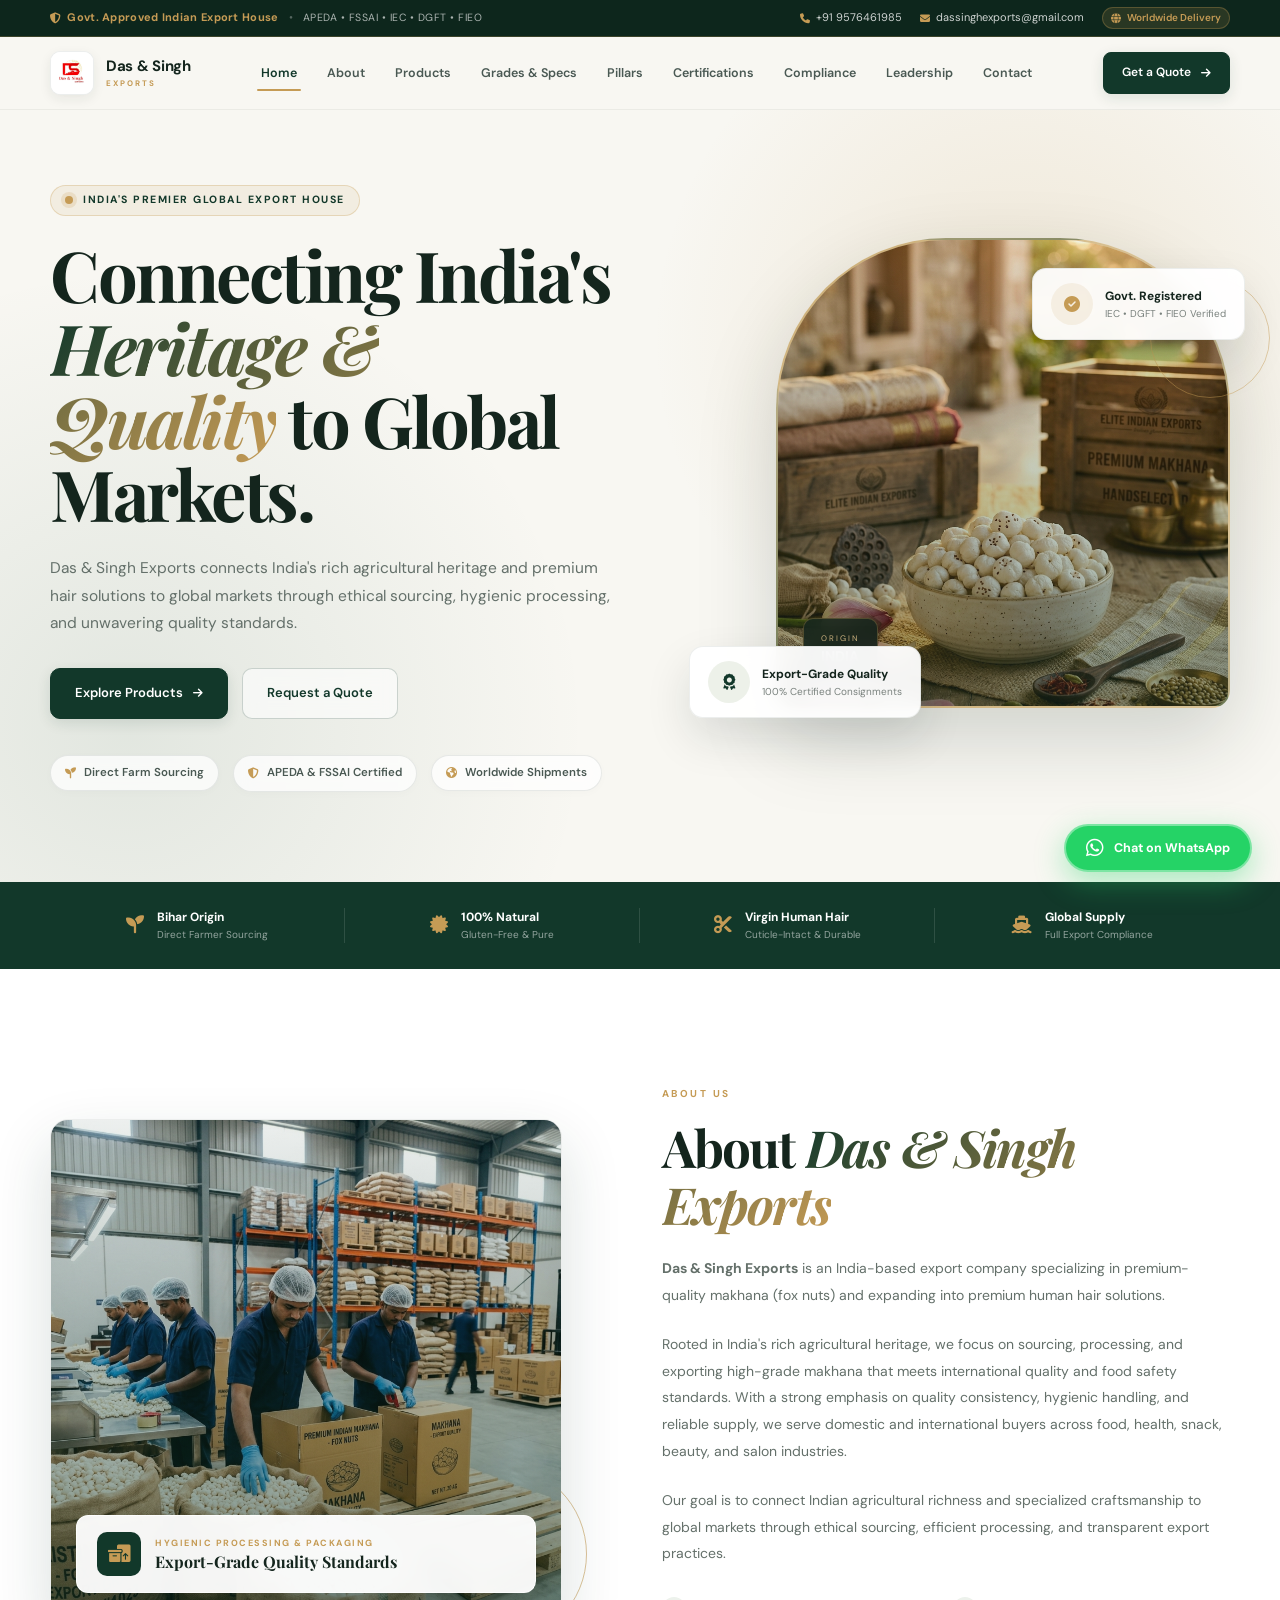
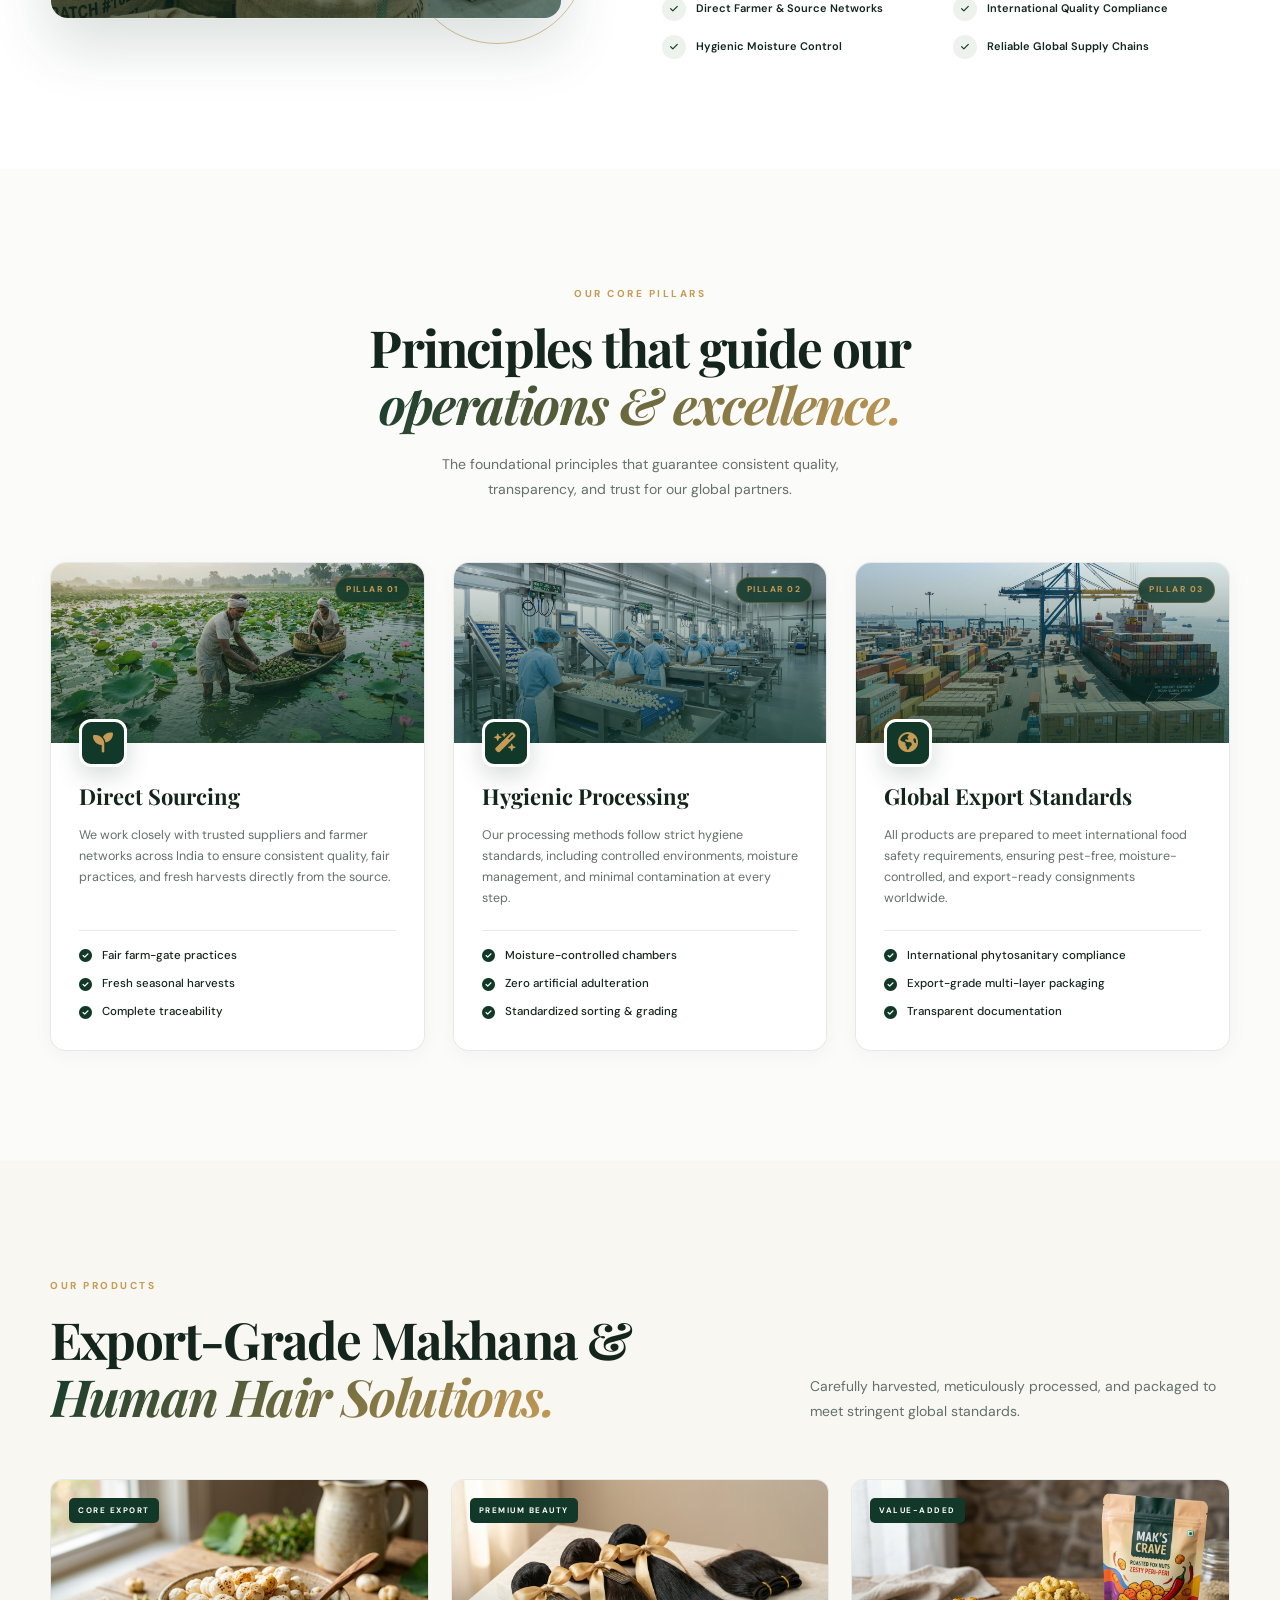
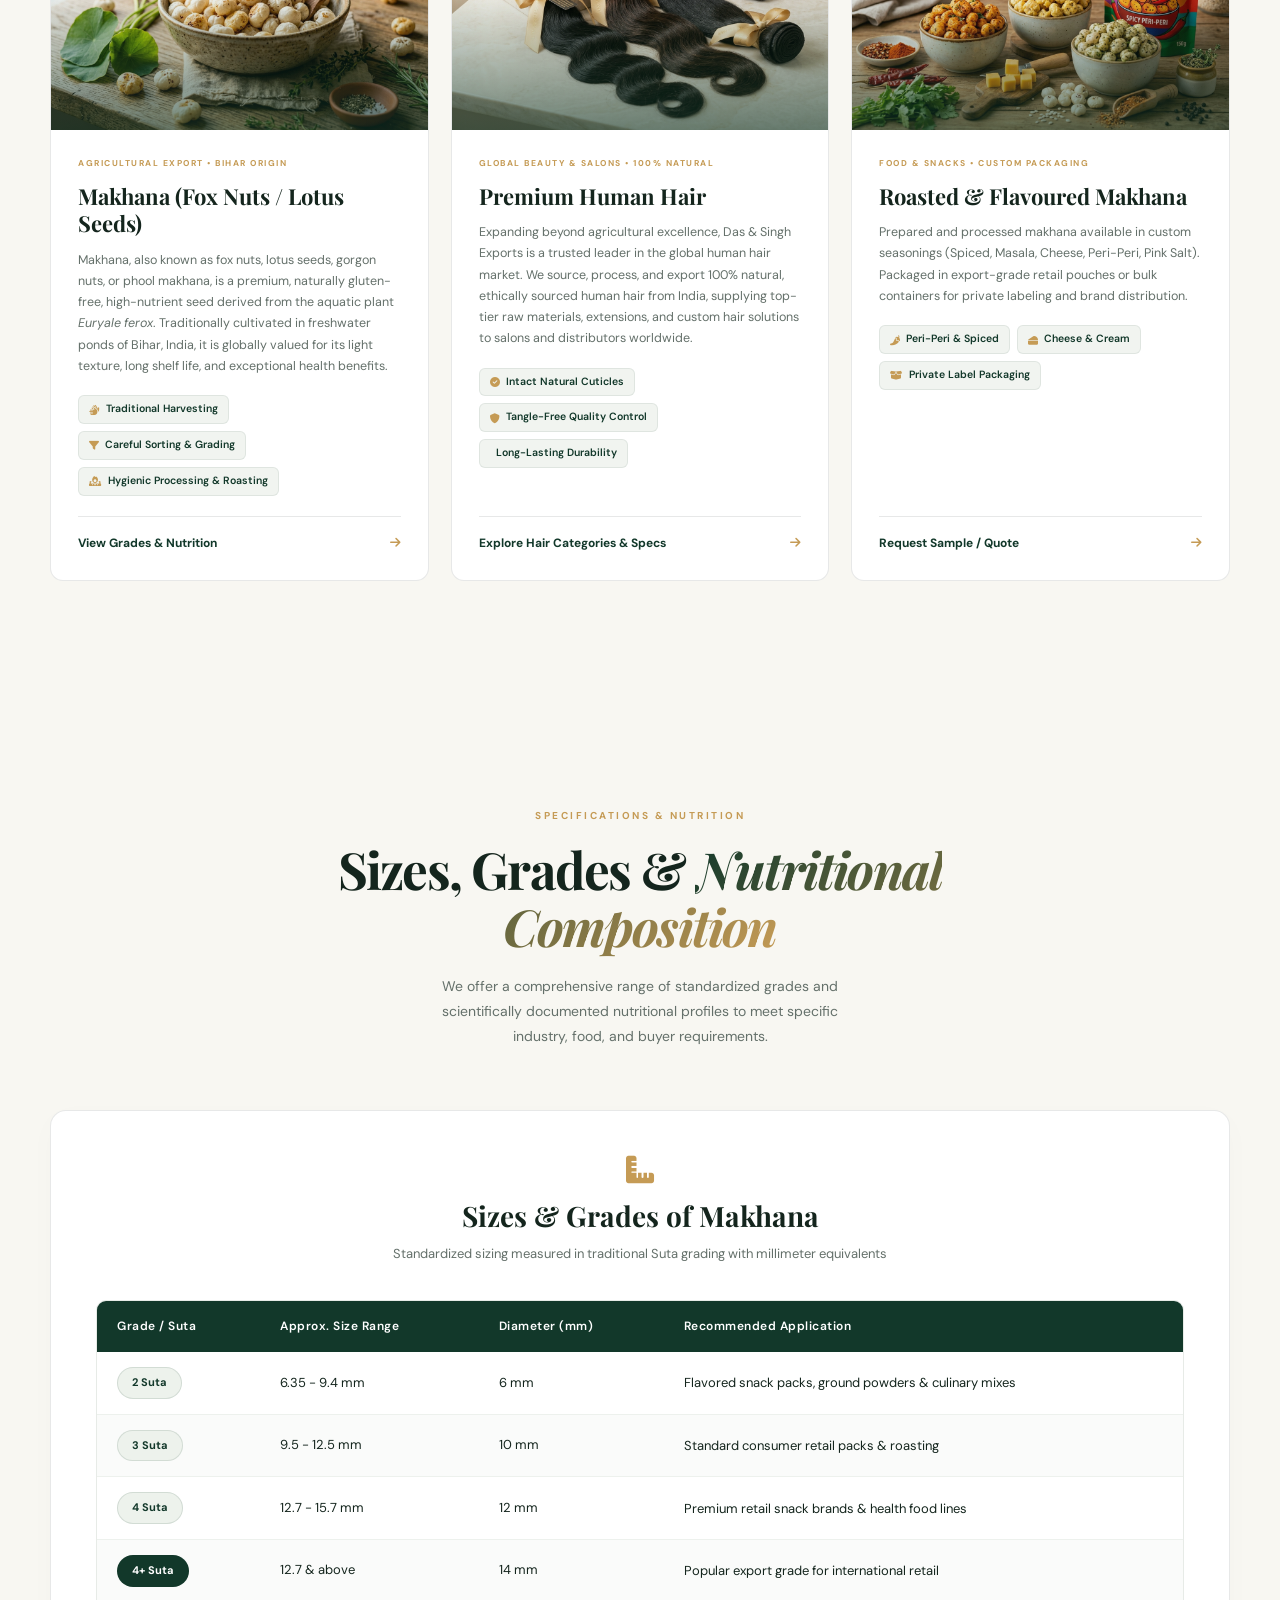
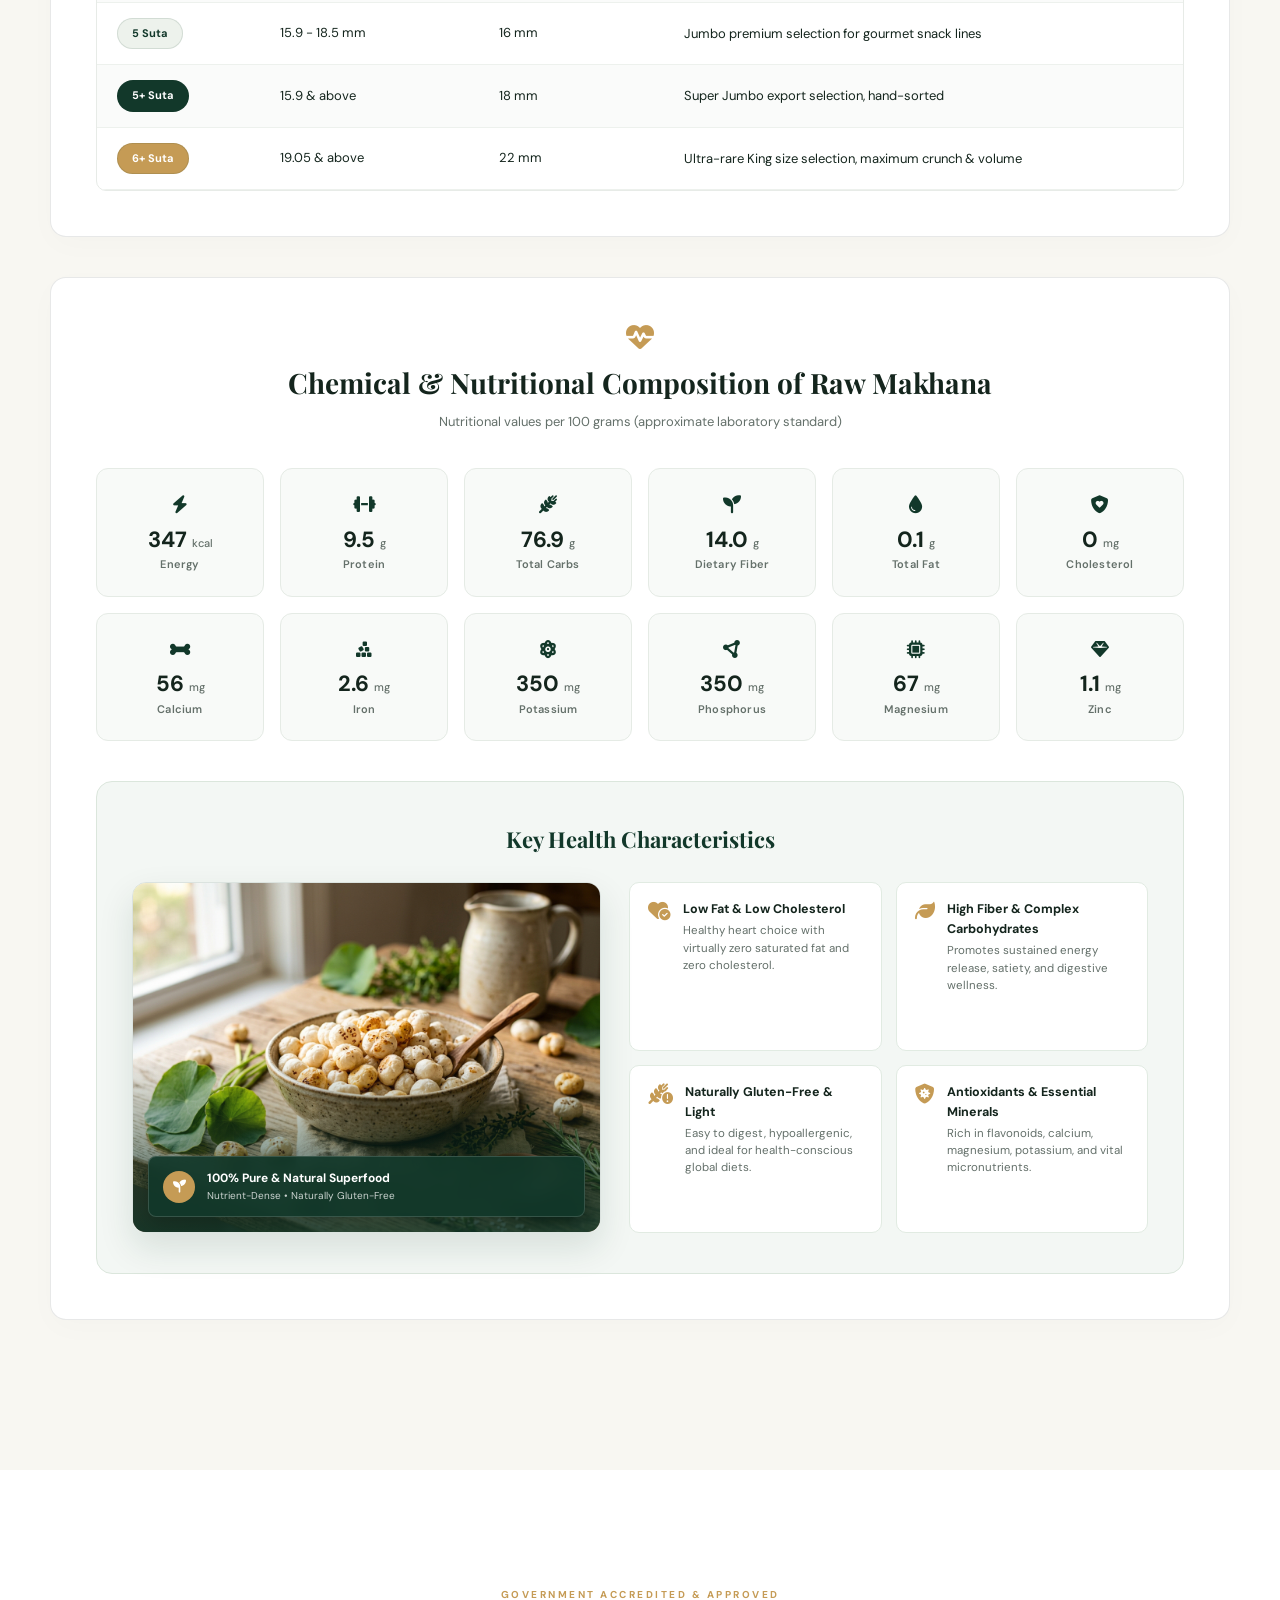
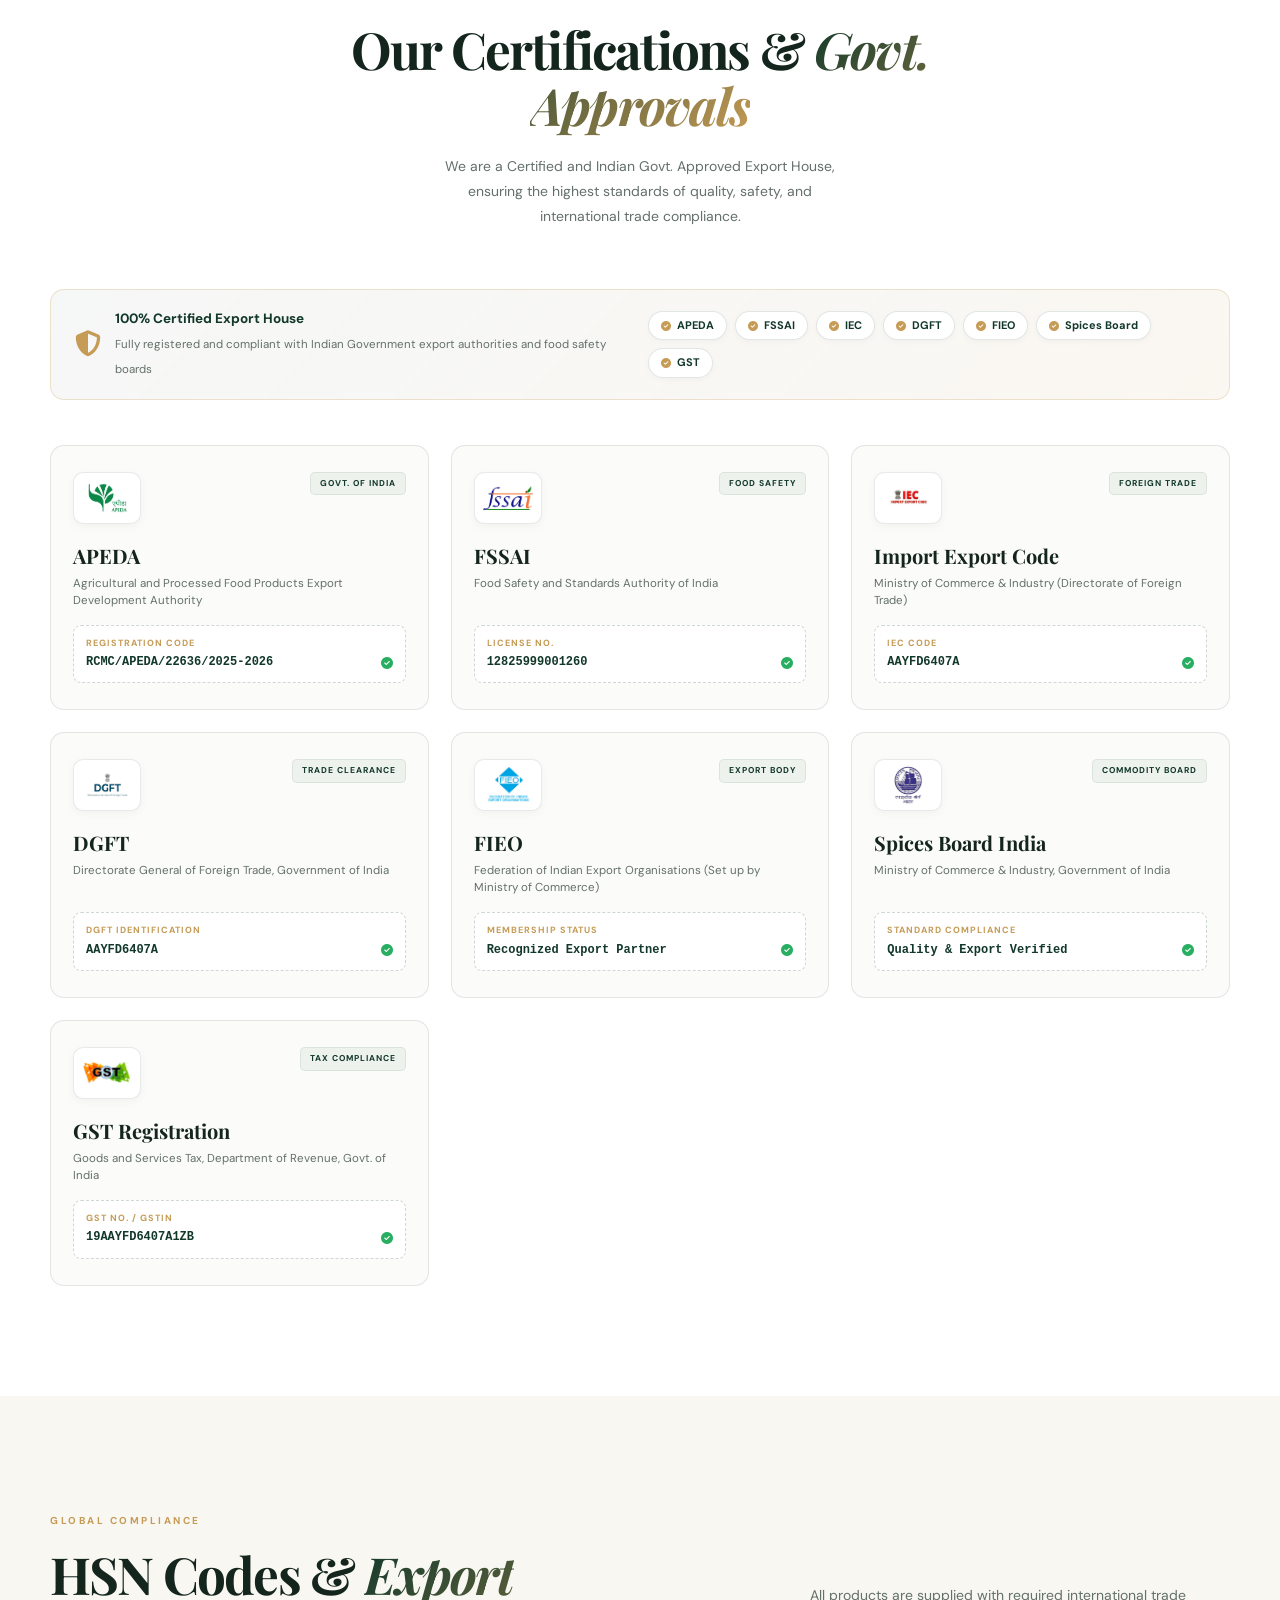
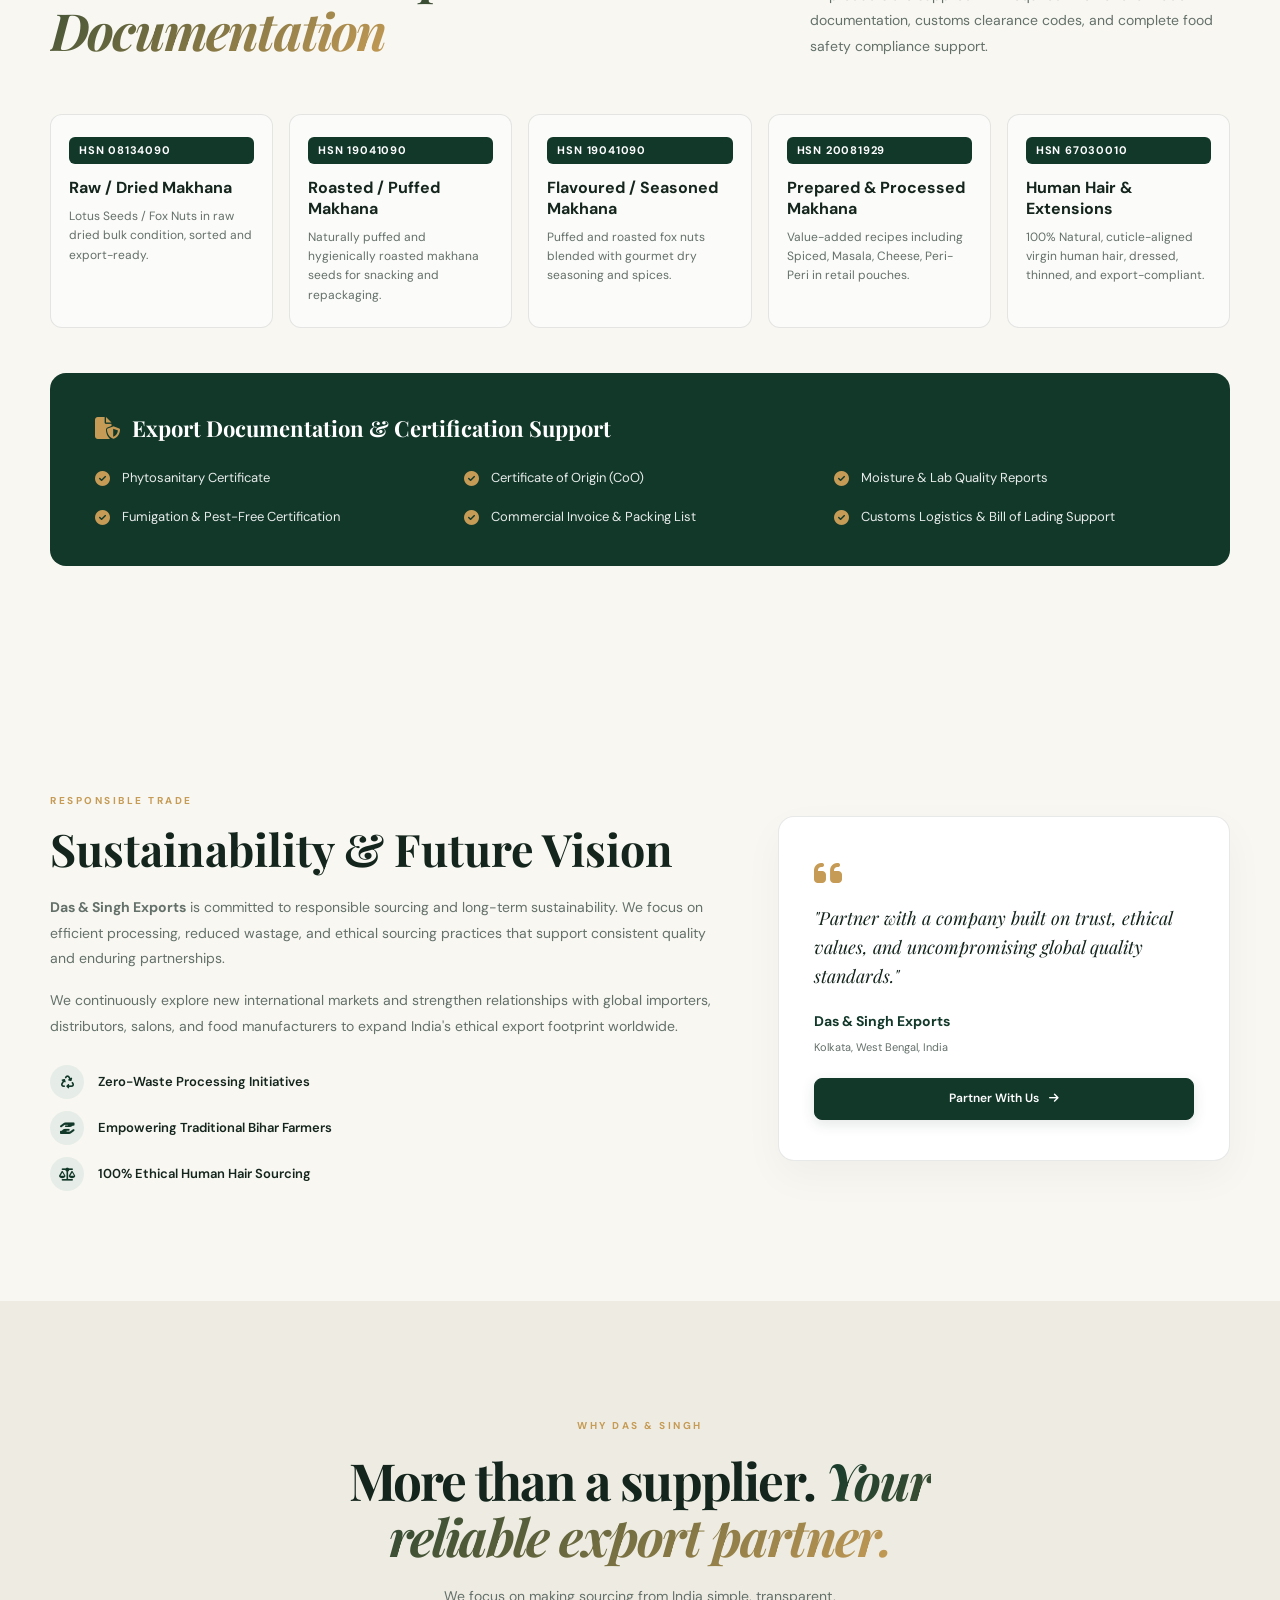
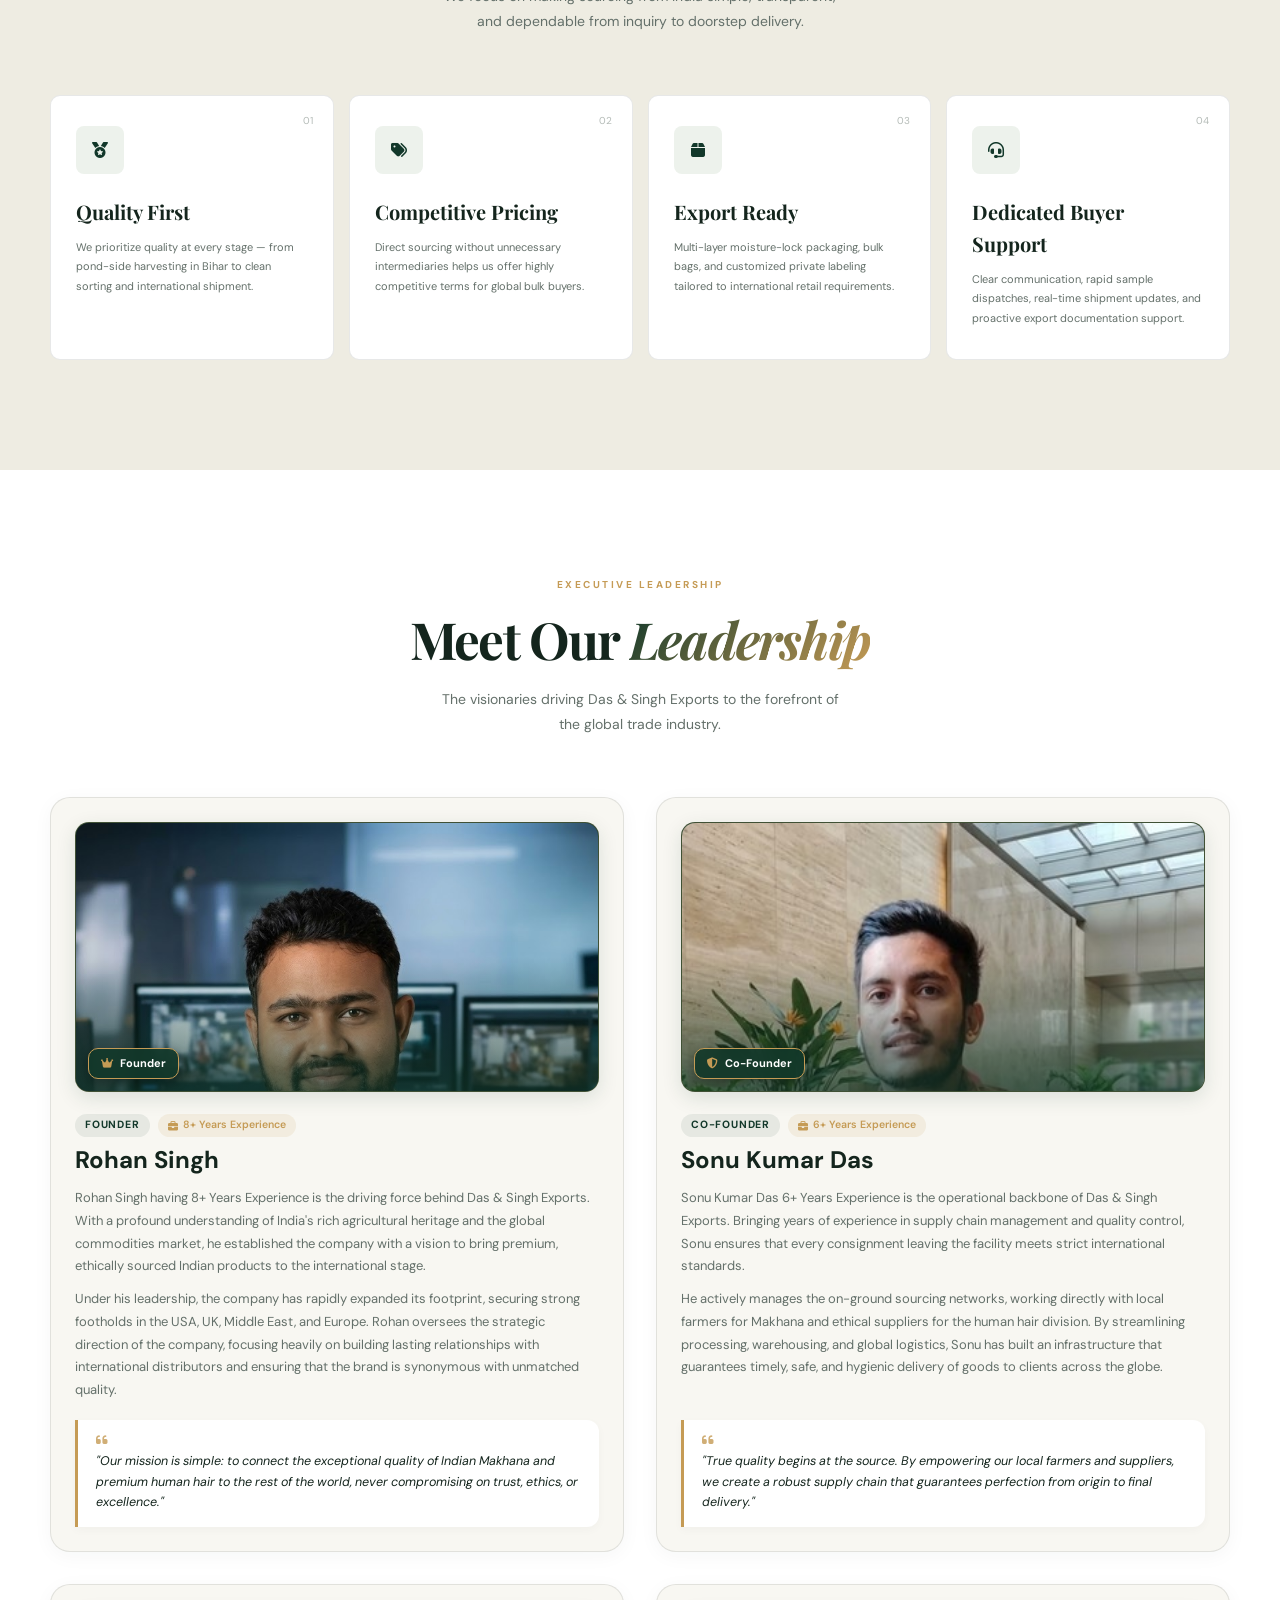
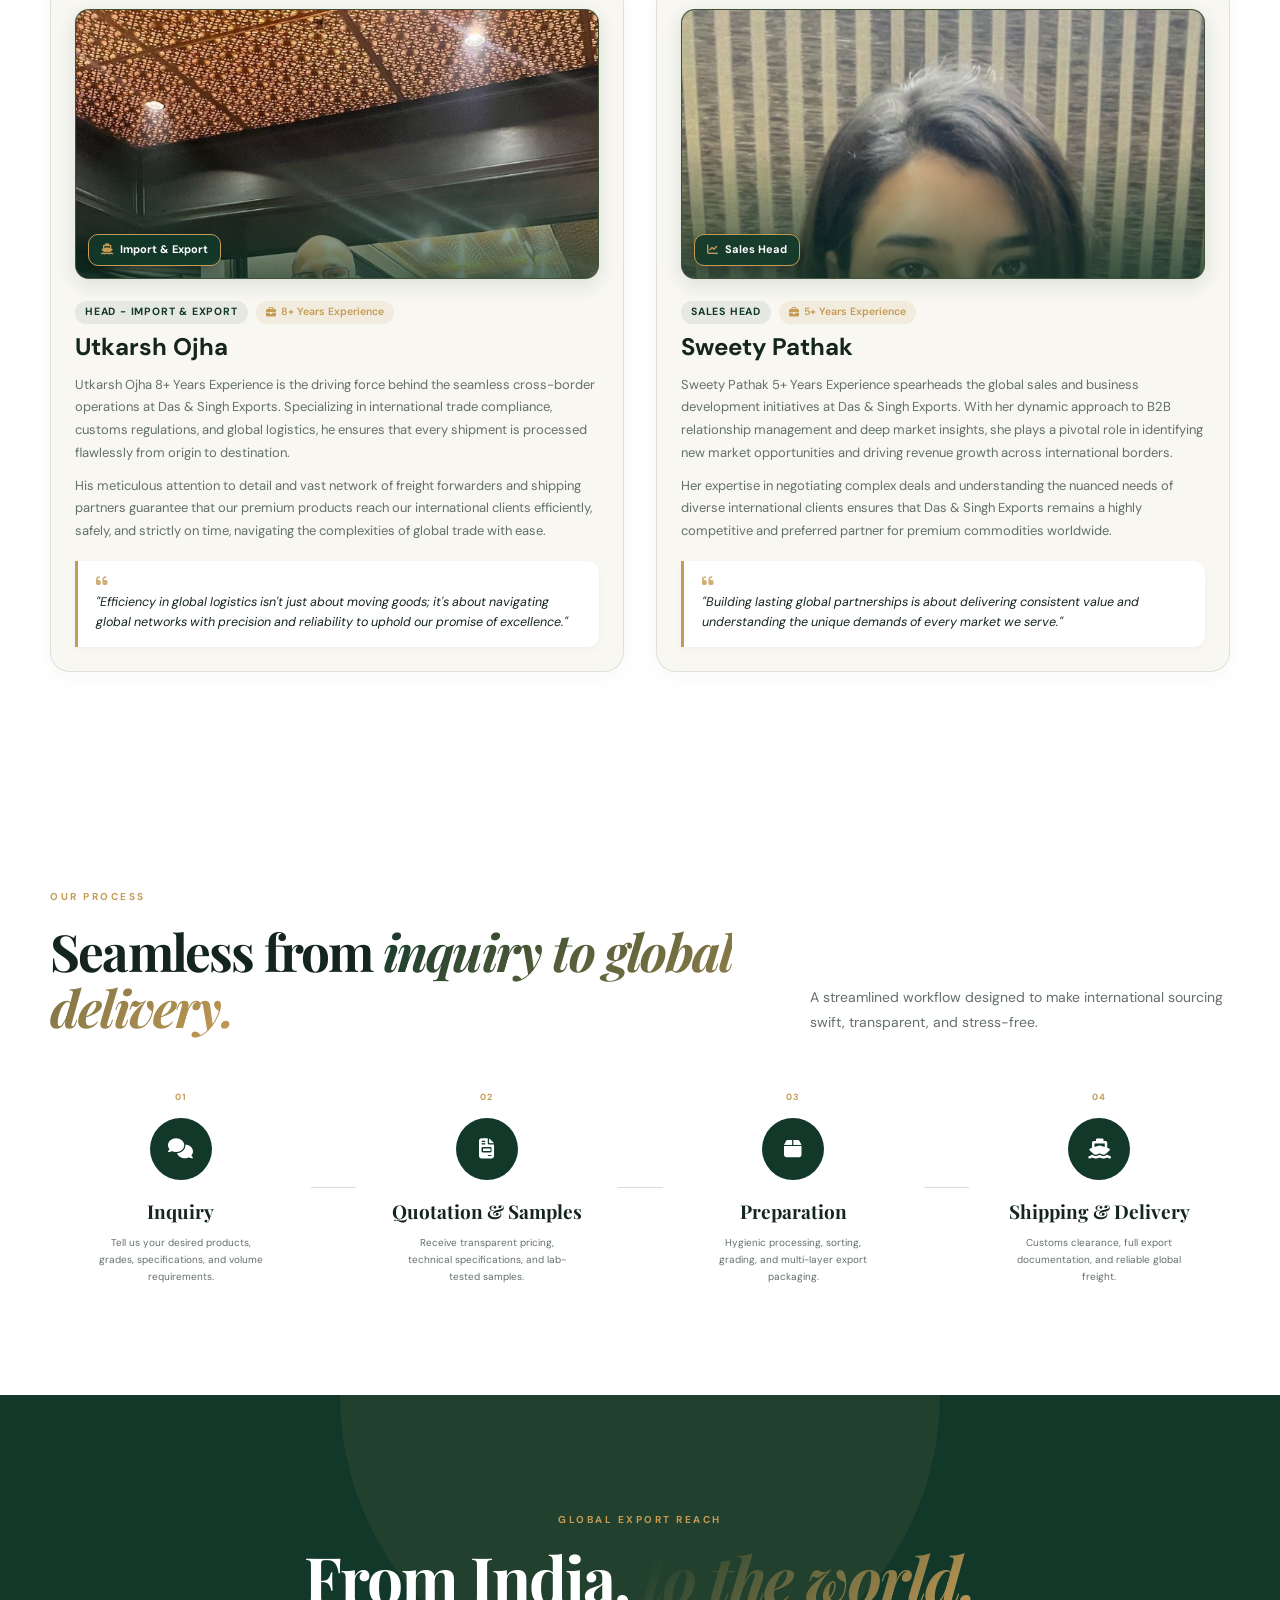
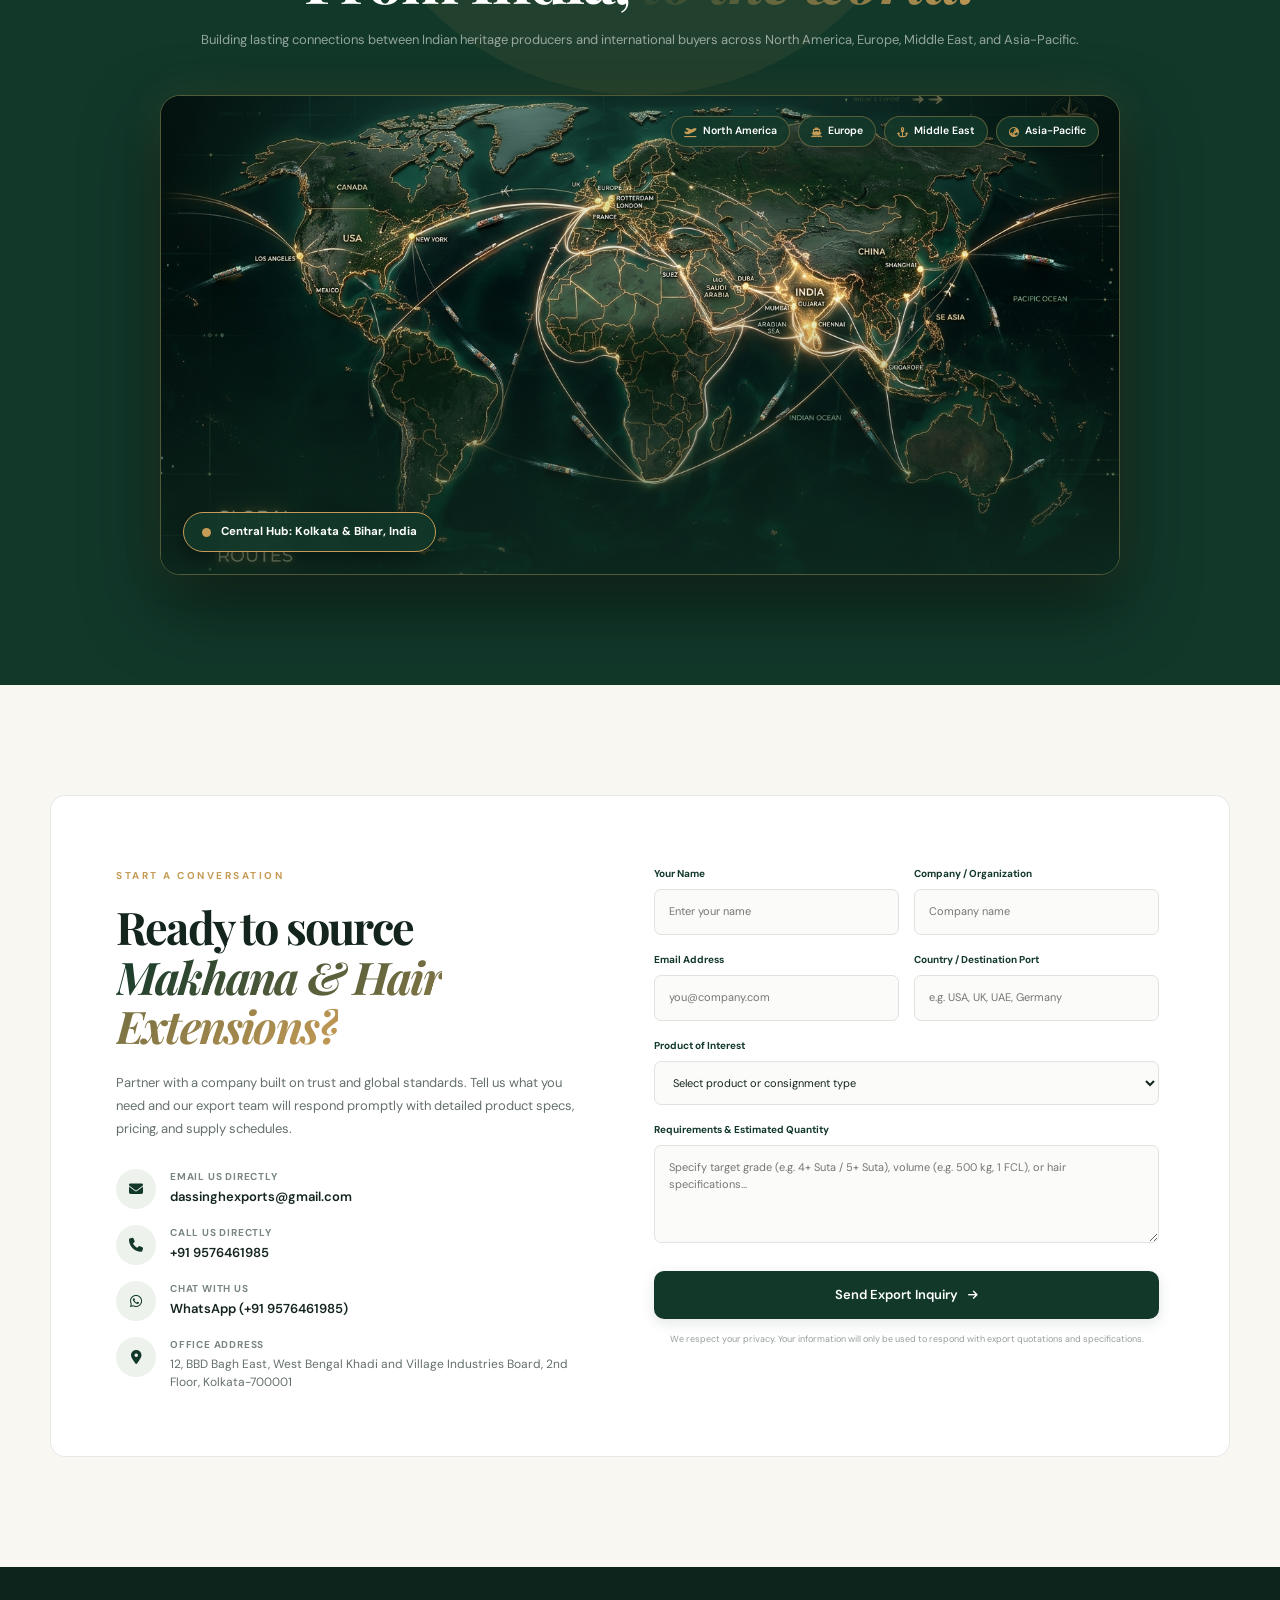
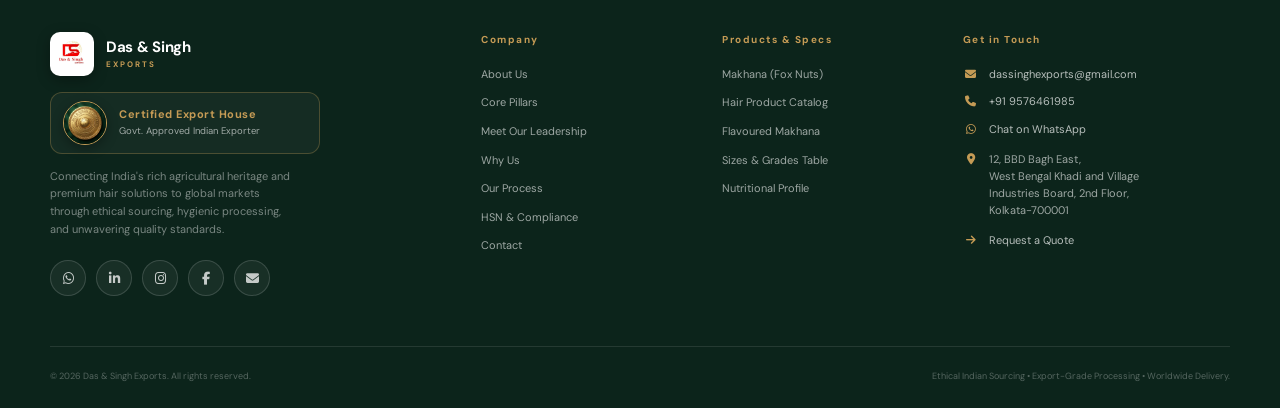
==== index.html @ a24496e4 "Bug Fixes" ====
<!DOCTYPE html>
<html lang="en">
<head>
    <meta charset="UTF-8">
    <meta name="viewport" content="width=device-width, initial-scale=1.0">

    <meta name="description"
          content="Das & Singh Exports - Connecting India's rich agricultural heritage and premium hair solutions to global markets through ethical sourcing, hygienic processing, and unwavering quality standards.">

    <meta name="keywords"
          content="Das and Singh Exports, Indian exports, Makhana, Fox Nuts, Lotus Seeds, Human Hair Extensions, Hair Exporter India, Phool Makhana, Bihar Makhana Export">

    <meta name="author" content="Das & Singh Exports">

    <title>Das & Singh Exports | Connecting Indian Heritage & Quality to Global Markets</title>

    <!-- Open Graph & Social Sharing -->
    <meta property="og:type" content="website">
    <meta property="og:title" content="Das & Singh Exports | Premium Indian Makhana & Hair Solutions">
    <meta property="og:description" content="Govt. Approved Indian Export House connecting India's rich agricultural heritage and premium hair solutions to global markets.">
    <meta property="og:image" content="images/hero-showcase.jpg">
    <meta name="twitter:card" content="summary_large_image">
    <meta name="twitter:title" content="Das & Singh Exports">
    <meta name="twitter:description" content="Connecting Indian Heritage & Quality to Global Markets. APEDA • FSSAI • IEC • DGFT Certified.">
    <meta name="twitter:image" content="images/hero-showcase.jpg">

    <link rel="preconnect" href="https://fonts.googleapis.com">
    <link rel="preconnect" href="https://fonts.gstatic.com" crossorigin>

    <link href="https://fonts.googleapis.com/css2?family=DM+Sans:wght@400;500;600;700&family=Playfair+Display:wght@500;600;700&display=swap"
          rel="stylesheet">

    <link rel="stylesheet"
          href="https://cdnjs.cloudflare.com/ajax/libs/font-awesome/6.5.2/css/all.min.css">

    <link rel="icon" type="image/png" href="images/logo.png">

    <link rel="stylesheet" href="style.css">
</head>

<body>

<!-- ================= FIXED HEADER ================= -->

<header class="site-header" id="siteHeader">

    <!-- TOPBAR -->
    <div class="topbar">
        <div class="container topbar-container">
            <div class="topbar-left">
                <span class="topbar-cert-badge">
                    <i class="fa-solid fa-shield-halved"></i>
                    <strong>Govt. Approved Indian Export House</strong>
                </span>
                <span class="topbar-divider">•</span>
                <span class="topbar-codes">APEDA &bull; FSSAI &bull; IEC &bull; DGFT &bull; FIEO</span>
            </div>
            <div class="topbar-right">
                <a href="tel:+919576461985" class="topbar-link">
                    <i class="fa-solid fa-phone"></i>
                    <span>+91 9576461985</span>
                </a>
                <a href="mailto:dassinghexports@gmail.com" class="topbar-link">
                    <i class="fa-solid fa-envelope"></i>
                    <span>dassinghexports@gmail.com</span>
                </a>
                <span class="topbar-shipping-badge">
                    <i class="fa-solid fa-globe"></i>
                    <span>Worldwide Delivery</span>
                </span>
            </div>
        </div>
    </div>


    <!-- NAVBAR -->
    <nav class="navbar" id="navbar">
        <div class="container nav-container">

            <a href="#home" class="logo" title="Back to Top" aria-label="Das &amp; Singh Exports - Back to Top">
                <img src="images/logo.png" alt="Das &amp; Singh Exports Logo" class="logo-img">
                <span class="logo-text">
                    <strong>Das &amp; Singh</strong>
                    <small>EXPORTS</small>
                </span>
            </a>

            <nav class="nav-menu" id="navMenu">
                <a href="#home" class="active">Home</a>
                <a href="#about">About</a>
                <a href="#products">Products</a>
                <a href="#grades-nutrition">Grades &amp; Specs</a>
                <a href="#pillars">Pillars</a>
                <a href="#certifications">Certifications</a>
                <a href="#compliance">Compliance</a>
                <a href="#leadership">Leadership</a>
                <a href="#contact">Contact</a>

                <a href="#quote" class="mobile-quote">
                    Get a Quote
                </a>
            </nav>

            <a href="#quote" class="btn btn-small desktop-quote">
                <span>Get a Quote</span>
                <i class="fa-solid fa-arrow-right"></i>
            </a>

            <button class="menu-btn" id="menuBtn" aria-label="Open menu">
                <i class="fa-solid fa-bars"></i>
            </button>

        </div>
    </nav>

</header>


<!-- ================= HERO ================= -->

<section class="hero" id="home">

    <div class="hero-bg"></div>

    <div class="container hero-grid">

        <div class="hero-content">

            <div class="eyebrow">
                <span class="pulse"></span>
                <span class="eyebrow-text">INDIA'S PREMIER GLOBAL EXPORT HOUSE</span>
            </div>

            <h1>
                Connecting India's
                <span class="hero-highlight">Heritage &amp; Quality</span>
                to Global Markets.
            </h1>

            <p>
                Das &amp; Singh Exports connects India's rich agricultural heritage and premium hair solutions to global markets through ethical sourcing, hygienic processing, and unwavering quality standards.
            </p>

            <div class="hero-buttons">
                <a href="#products" class="btn">
                    <span>Explore Products</span>
                    <i class="fa-solid fa-arrow-right"></i>
                </a>

                <a href="#quote" class="btn btn-outline">
                    <span>Request a Quote</span>
                </a>
            </div>

            <div class="hero-trust">

                <div class="trust-pill">
                    <i class="fa-solid fa-seedling"></i>
                    <span>Direct Farm Sourcing</span>
                </div>

                <div class="trust-pill">
                    <i class="fa-solid fa-shield-halved"></i>
                    <span>APEDA &amp; FSSAI Certified</span>
                </div>

                <div class="trust-pill">
                    <i class="fa-solid fa-earth-americas"></i>
                    <span>Worldwide Shipments</span>
                </div>

            </div>

        </div>


        <div class="hero-visual">

            <div class="image-card main-image">

                <img src="images/hero-showcase.jpg" alt="Das &amp; Singh Exports - Connecting Indian Heritage &amp; Quality to Global Markets" class="hero-img">
                <div class="hero-img-overlay"></div>

                <div class="image-label">
                    <span>ORIGIN</span>
                    <strong>INDIA</strong>
                </div>

            </div>

            <!-- Floating Badge 1 (Bottom Left) -->
            <div class="floating-card floating-card-primary">

                <div class="floating-icon">
                    <i class="fa-solid fa-award"></i>
                </div>

                <div>
                    <strong>Export-Grade Quality</strong>
                    <span>100% Certified Consignments</span>
                </div>

            </div>

            <!-- Floating Badge 2 (Top Right) -->
            <div class="floating-card floating-card-secondary">

                <div class="floating-icon-gold">
                    <i class="fa-solid fa-circle-check"></i>
                </div>

                <div>
                    <strong>Govt. Registered</strong>
                    <span>IEC • DGFT • FIEO Verified</span>
                </div>

            </div>

            <div class="circle-decoration"></div>

        </div>

    </div>

</section>


<!-- ================= STATS ================= -->

<section class="stats">

    <div class="container stats-grid">

        <div class="stat">
            <i class="fa-solid fa-seedling"></i>
            <div>
                <strong>Bihar Origin</strong>
                <span>Direct Farmer Sourcing</span>
            </div>
        </div>

        <div class="stat">
            <i class="fa-solid fa-certificate"></i>
            <div>
                <strong>100% Natural</strong>
                <span>Gluten-Free &amp; Pure</span>
            </div>
        </div>

        <div class="stat">
            <i class="fa-solid fa-scissors"></i>
            <div>
                <strong>Virgin Human Hair</strong>
                <span>Cuticle-Intact &amp; Durable</span>
            </div>
        </div>

        <div class="stat">
            <i class="fa-solid fa-ship"></i>
            <div>
                <strong>Global Supply</strong>
                <span>Full Export Compliance</span>
            </div>
        </div>

    </div>

</section>


<!-- ================= ABOUT US ================= -->

<section class="section about-section" id="about">

    <div class="container about-grid">

        <div class="about-visual">

            <div class="about-image-card">
                <img src="images/about-export.jpg" alt="Das &amp; Singh Exports Consignment Loading &amp; Processing" class="about-img">
                <div class="about-img-overlay"></div>
                <div class="about-badge-card">
                    <div class="about-badge-icon">
                        <i class="fa-solid fa-boxes-packing"></i>
                    </div>
                    <div>
                        <small>HYGIENIC PROCESSING &amp; PACKAGING</small>
                        <strong>Export-Grade Quality Standards</strong>
                    </div>
                </div>
            </div>

            <div class="about-pattern"></div>

        </div>


        <div class="about-content">

            <span class="section-tag">ABOUT US</span>

            <h2>
                About
                <span>Das &amp; Singh Exports</span>
            </h2>

            <p>
                <strong>Das &amp; Singh Exports</strong> is an India-based export company specializing in premium-quality makhana (fox nuts) and expanding into premium human hair solutions.
            </p>

            <p>
                Rooted in India's rich agricultural heritage, we focus on sourcing, processing, and exporting high-grade makhana that meets international quality and food safety standards. With a strong emphasis on quality consistency, hygienic handling, and reliable supply, we serve domestic and international buyers across food, health, snack, beauty, and salon industries.
            </p>

            <p>
                Our goal is to connect Indian agricultural richness and specialized craftsmanship to global markets through ethical sourcing, efficient processing, and transparent export practices.
            </p>

            <div class="about-points">

                <div>
                    <i class="fa-solid fa-check"></i>
                    <span>Direct Farmer &amp; Source Networks</span>
                </div>

                <div>
                    <i class="fa-solid fa-check"></i>
                    <span>International Quality Compliance</span>
                </div>

                <div>
                    <i class="fa-solid fa-check"></i>
                    <span>Hygienic Moisture Control</span>
                </div>

                <div>
                    <i class="fa-solid fa-check"></i>
                    <span>Reliable Global Supply Chains</span>
                </div>

            </div>

        </div>

    </div>

</section>


<!-- ================= CORE PILLARS ================= -->

<section class="section pillars-section" id="pillars">

    <div class="container">

        <div class="center-heading">

            <span class="section-tag">OUR CORE PILLARS</span>

            <h2>
                Principles that guide our
                <span>operations &amp; excellence.</span>
            </h2>

            <p>
                The foundational principles that guarantee consistent quality, transparency, and trust for our global partners.
            </p>

        </div>


        <div class="pillars-grid">

            <div class="pillar-card">

                <div class="pillar-visual">
                    <img src="images/pillar-sourcing.jpg" alt="Direct Farm-Gate Sourcing in Bihar" class="pillar-img">
                    <div class="pillar-img-overlay"></div>
                    <div class="pillar-badge">PILLAR 01</div>
                    <div class="pillar-icon">
                        <i class="fa-solid fa-seedling"></i>
                    </div>
                </div>

                <div class="pillar-content">
                    <h3>Direct Sourcing</h3>
                    <p>
                        We work closely with trusted suppliers and farmer networks across India to ensure consistent quality, fair practices, and fresh harvests directly from the source.
                    </p>
                    <ul class="pillar-list">
                        <li><i class="fa-solid fa-circle-check"></i> Fair farm-gate practices</li>
                        <li><i class="fa-solid fa-circle-check"></i> Fresh seasonal harvests</li>
                        <li><i class="fa-solid fa-circle-check"></i> Complete traceability</li>
                    </ul>
                </div>

            </div>


            <div class="pillar-card">

                <div class="pillar-visual">
                    <img src="images/pillar-hygiene.jpg" alt="Hygienic Moisture Controlled Processing" class="pillar-img">
                    <div class="pillar-img-overlay"></div>
                    <div class="pillar-badge">PILLAR 02</div>
                    <div class="pillar-icon">
                        <i class="fa-solid fa-wand-magic-sparkles"></i>
                    </div>
                </div>

                <div class="pillar-content">
                    <h3>Hygienic Processing</h3>
                    <p>
                        Our processing methods follow strict hygiene standards, including controlled environments, moisture management, and minimal contamination at every step.
                    </p>
                    <ul class="pillar-list">
                        <li><i class="fa-solid fa-circle-check"></i> Moisture-controlled chambers</li>
                        <li><i class="fa-solid fa-circle-check"></i> Zero artificial adulteration</li>
                        <li><i class="fa-solid fa-circle-check"></i> Standardized sorting &amp; grading</li>
                    </ul>
                </div>

            </div>


            <div class="pillar-card">

                <div class="pillar-visual">
                    <img src="images/pillar-export.jpg" alt="Global Export & Maritime Logistics" class="pillar-img">
                    <div class="pillar-img-overlay"></div>
                    <div class="pillar-badge">PILLAR 03</div>
                    <div class="pillar-icon">
                        <i class="fa-solid fa-earth-americas"></i>
                    </div>
                </div>

                <div class="pillar-content">
                    <h3>Global Export Standards</h3>
                    <p>
                        All products are prepared to meet international food safety requirements, ensuring pest-free, moisture-controlled, and export-ready consignments worldwide.
                    </p>
                    <ul class="pillar-list">
                        <li><i class="fa-solid fa-circle-check"></i> International phytosanitary compliance</li>
                        <li><i class="fa-solid fa-circle-check"></i> Export-grade multi-layer packaging</li>
                        <li><i class="fa-solid fa-circle-check"></i> Transparent documentation</li>
                    </ul>
                </div>

            </div>

        </div>

    </div>

</section>


<!-- ================= PRODUCTS ================= -->

<section class="section products-section" id="products">

    <div class="container">

        <div class="section-heading">

            <div>
                <span class="section-tag">OUR PRODUCTS</span>

                <h2>
                    Export-Grade Makhana &amp;
                    <span>Human Hair Solutions.</span>
                </h2>
            </div>

            <p>
                Carefully harvested, meticulously processed, and packaged to meet stringent global standards.
            </p>

        </div>


        <div class="products-grid">

            <!-- Product 1: Makhana -->

            <article class="product-card featured-product">

                <div class="product-image">
                    <img src="images/makhana-health.jpg" alt="Raw Phool Makhana Lotus Seeds - Das &amp; Singh Exports" class="product-card-img">
                    <div class="product-img-overlay"></div>
                    <span class="product-badge">CORE EXPORT</span>
                </div>

                <div class="product-content">

                    <div class="product-meta-tag">AGRICULTURAL EXPORT • BIHAR ORIGIN</div>

                    <h3>Makhana (Fox Nuts / Lotus Seeds)</h3>

                    <p>
                        Makhana, also known as fox nuts, lotus seeds, gorgon nuts, or phool makhana, is a premium, naturally gluten-free, high-nutrient seed derived from the aquatic plant <em>Euryale ferox</em>. Traditionally cultivated in freshwater ponds of Bihar, India, it is globally valued for its light texture, long shelf life, and exceptional health benefits.
                    </p>

                    <div class="product-process-steps">
                        <span class="step-pill"><i class="fa-solid fa-hands"></i> Traditional Harvesting</span>
                        <span class="step-pill"><i class="fa-solid fa-filter"></i> Careful Sorting &amp; Grading</span>
                        <span class="step-pill"><i class="fa-solid fa-fire-burner"></i> Hygienic Processing &amp; Roasting</span>
                    </div>

                    <a href="#grades-nutrition" class="product-link">
                        View Grades &amp; Nutrition
                        <i class="fa-solid fa-arrow-right"></i>
                    </a>

                </div>

            </article>


            <!-- Product 2: Human Hair -->

            <article class="product-card featured-product">

                <div class="product-image">
                    <img src="images/premium-human-hair.jpg" alt="100% Natural Virgin Indian Human Hair - Das &amp; Singh Exports" class="product-card-img">
                    <div class="product-img-overlay"></div>
                    <span class="product-badge">PREMIUM BEAUTY</span>
                </div>

                <div class="product-content">

                    <div class="product-meta-tag">GLOBAL BEAUTY &amp; SALONS • 100% NATURAL</div>

                    <h3>Premium Human Hair</h3>

                    <p>
                        Expanding beyond agricultural excellence, Das &amp; Singh Exports is a trusted leader in the global human hair market. We source, process, and export 100% natural, ethically sourced human hair from India, supplying top-tier raw materials, extensions, and custom hair solutions to salons and distributors worldwide.
                    </p>

                    <div class="product-process-steps">
                        <span class="step-pill"><i class="fa-solid fa-circle-check"></i> Intact Natural Cuticles</span>
                        <span class="step-pill"><i class="fa-solid fa-shield"></i> Tangle-Free Quality Control</span>
                        <span class="step-pill"><i class="fa-solid fa-sparkles"></i> Long-Lasting Durability</span>
                    </div>

                    <a href="hair-products.html" class="product-link">
                        Explore Hair Categories &amp; Specs
                        <i class="fa-solid fa-arrow-right"></i>
                    </a>

                </div>

            </article>


            <!-- Product 3: Value-Added / Flavoured Makhana -->

            <article class="product-card">

                <div class="product-image">
                    <img src="images/flavoured-makhana.jpg" alt="Roasted &amp; Flavoured Makhana - Das &amp; Singh Exports" class="product-card-img">
                    <div class="product-img-overlay"></div>
                    <span class="product-badge">VALUE-ADDED</span>
                </div>

                <div class="product-content">

                    <div class="product-meta-tag">FOOD &amp; SNACKS • CUSTOM PACKAGING</div>

                    <h3>Roasted &amp; Flavoured Makhana</h3>

                    <p>
                        Prepared and processed makhana available in custom seasonings (Spiced, Masala, Cheese, Peri-Peri, Pink Salt). Packaged in export-grade retail pouches or bulk containers for private labeling and brand distribution.
                    </p>

                    <div class="product-process-steps">
                        <span class="step-pill"><i class="fa-solid fa-pepper-hot"></i> Peri-Peri &amp; Spiced</span>
                        <span class="step-pill"><i class="fa-solid fa-cheese"></i> Cheese &amp; Cream</span>
                        <span class="step-pill"><i class="fa-solid fa-box-open"></i> Private Label Packaging</span>
                    </div>

                    <a href="#quote" class="product-link">
                        Request Sample / Quote
                        <i class="fa-solid fa-arrow-right"></i>
                    </a>

                </div>

            </article>

        </div>

    </div>

</section>


<!-- ================= GRADES & NUTRITION ================= -->

<section class="section grades-nutrition-section" id="grades-nutrition">

    <div class="container">

        <div class="center-heading">

            <span class="section-tag">SPECIFICATIONS &amp; NUTRITION</span>

            <h2>
                Sizes, Grades &amp;
                <span>Nutritional Composition</span>
            </h2>

            <p>
                We offer a comprehensive range of standardized grades and scientifically documented nutritional profiles to meet specific industry, food, and buyer requirements.
            </p>

        </div>


        <!-- Grades Table & Cards Grid -->

        <div class="grades-block">

            <div class="block-header">
                <i class="fa-solid fa-ruler-combined"></i>
                <h3>Sizes &amp; Grades of Makhana</h3>
                <p>Standardized sizing measured in traditional Suta grading with millimeter equivalents</p>
            </div>

            <div class="grades-table-wrapper">

                <table class="grades-table">

                    <thead>
                        <tr>
                            <th>Grade&nbsp;/&nbsp;Suta</th>
                            <th>Approx.&nbsp;Size&nbsp;Range</th>
                            <th>Diameter&nbsp;(mm)</th>
                            <th>Recommended Application</th>
                        </tr>
                    </thead>

                    <tbody>
                        <tr>
                            <td><span class="grade-pill">2&nbsp;Suta</span></td>
                            <td>6.35 - 9.4 mm</td>
                            <td>6 mm</td>
                            <td>Flavored snack packs, ground powders &amp; culinary mixes</td>
                        </tr>
                        <tr>
                            <td><span class="grade-pill">3&nbsp;Suta</span></td>
                            <td>9.5 - 12.5 mm</td>
                            <td>10 mm</td>
                            <td>Standard consumer retail packs &amp; roasting</td>
                        </tr>
                        <tr>
                            <td><span class="grade-pill">4&nbsp;Suta</span></td>
                            <td>12.7 - 15.7 mm</td>
                            <td>12 mm</td>
                            <td>Premium retail snack brands &amp; health food lines</td>
                        </tr>
                        <tr>
                            <td><span class="grade-pill highlight">4+&nbsp;Suta</span></td>
                            <td>12.7 &amp; above</td>
                            <td>14 mm</td>
                            <td>Popular export grade for international retail</td>
                        </tr>
                        <tr>
                            <td><span class="grade-pill">5&nbsp;Suta</span></td>
                            <td>15.9 - 18.5 mm</td>
                            <td>16 mm</td>
                            <td>Jumbo premium selection for gourmet snack lines</td>
                        </tr>
                        <tr>
                            <td><span class="grade-pill highlight">5+&nbsp;Suta</span></td>
                            <td>15.9 &amp; above</td>
                            <td>18 mm</td>
                            <td>Super Jumbo export selection, hand-sorted</td>
                        </tr>
                        <tr>
                            <td><span class="grade-pill gold">6+&nbsp;Suta</span></td>
                            <td>19.05 &amp; above</td>
                            <td>22 mm</td>
                            <td>Ultra-rare King size selection, maximum crunch &amp; volume</td>
                        </tr>
                    </tbody>

                </table>

            </div>

        </div>


        <!-- Nutritional Composition -->

        <div class="nutrition-block">

            <div class="block-header">
                <i class="fa-solid fa-heart-pulse"></i>
                <h3>Chemical &amp; Nutritional Composition of Raw Makhana</h3>
                <p>Nutritional values per 100 grams (approximate laboratory standard)</p>
            </div>

            <div class="nutrition-grid">

                <div class="nutrition-card">
                    <div class="nutrition-icon"><i class="fa-solid fa-bolt"></i></div>
                    <div class="nutrition-val">347 <small>kcal</small></div>
                    <div class="nutrition-name">Energy</div>
                </div>

                <div class="nutrition-card">
                    <div class="nutrition-icon"><i class="fa-solid fa-dumbbell"></i></div>
                    <div class="nutrition-val">9.5 <small>g</small></div>
                    <div class="nutrition-name">Protein</div>
                </div>

                <div class="nutrition-card">
                    <div class="nutrition-icon"><i class="fa-solid fa-wheat-awn"></i></div>
                    <div class="nutrition-val">76.9 <small>g</small></div>
                    <div class="nutrition-name">Total Carbs</div>
                </div>

                <div class="nutrition-card">
                    <div class="nutrition-icon"><i class="fa-solid fa-seedling"></i></div>
                    <div class="nutrition-val">14.0 <small>g</small></div>
                    <div class="nutrition-name">Dietary Fiber</div>
                </div>

                <div class="nutrition-card">
                    <div class="nutrition-icon"><i class="fa-solid fa-droplet"></i></div>
                    <div class="nutrition-val">0.1 <small>g</small></div>
                    <div class="nutrition-name">Total Fat</div>
                </div>

                <div class="nutrition-card">
                    <div class="nutrition-icon"><i class="fa-solid fa-shield-heart"></i></div>
                    <div class="nutrition-val">0 <small>mg</small></div>
                    <div class="nutrition-name">Cholesterol</div>
                </div>

                <div class="nutrition-card">
                    <div class="nutrition-icon"><i class="fa-solid fa-bone"></i></div>
                    <div class="nutrition-val">56 <small>mg</small></div>
                    <div class="nutrition-name">Calcium</div>
                </div>

                <div class="nutrition-card">
                    <div class="nutrition-icon"><i class="fa-solid fa-cubes-stacked"></i></div>
                    <div class="nutrition-val">2.6 <small>mg</small></div>
                    <div class="nutrition-name">Iron</div>
                </div>

                <div class="nutrition-card">
                    <div class="nutrition-icon"><i class="fa-solid fa-atom"></i></div>
                    <div class="nutrition-val">350 <small>mg</small></div>
                    <div class="nutrition-name">Potassium</div>
                </div>

                <div class="nutrition-card">
                    <div class="nutrition-icon"><i class="fa-solid fa-circle-nodes"></i></div>
                    <div class="nutrition-val">350 <small>mg</small></div>
                    <div class="nutrition-name">Phosphorus</div>
                </div>

                <div class="nutrition-card">
                    <div class="nutrition-icon"><i class="fa-solid fa-microchip"></i></div>
                    <div class="nutrition-val">67 <small>mg</small></div>
                    <div class="nutrition-name">Magnesium</div>
                </div>

                <div class="nutrition-card">
                    <div class="nutrition-icon"><i class="fa-solid fa-gem"></i></div>
                    <div class="nutrition-val">1.1 <small>mg</small></div>
                    <div class="nutrition-name">Zinc</div>
                </div>

            </div>


            <!-- Key Characteristics -->

            <div class="characteristics-box">

                <h4>Key Health Characteristics</h4>

                <div class="characteristics-container">

                    <div class="characteristics-visual">
                        <div class="char-image-wrapper">
                            <img src="images/makhana-health.jpg" alt="Nutrient-rich organic popped Makhana superfood bowl - Das &amp; Singh Exports" class="char-img">
                            <div class="char-img-overlay"></div>
                            <div class="char-img-badge">
                                <i class="fa-solid fa-seedling"></i>
                                <div>
                                    <strong>100% Pure &amp; Natural Superfood</strong>
                                    <span>Nutrient-Dense • Naturally Gluten-Free</span>
                                </div>
                            </div>
                        </div>
                    </div>

                    <div class="characteristics-grid">

                        <div class="char-card">
                            <i class="fa-solid fa-heart-circle-check"></i>
                            <div>
                                <strong>Low Fat &amp; Low Cholesterol</strong>
                                <p>Healthy heart choice with virtually zero saturated fat and zero cholesterol.</p>
                            </div>
                        </div>

                        <div class="char-card">
                            <i class="fa-solid fa-leaf"></i>
                            <div>
                                <strong>High Fiber &amp; Complex Carbohydrates</strong>
                                <p>Promotes sustained energy release, satiety, and digestive wellness.</p>
                            </div>
                        </div>

                        <div class="char-card">
                            <i class="fa-solid fa-wheat-awn-circle-exclamation"></i>
                            <div>
                                <strong>Naturally Gluten-Free &amp; Light</strong>
                                <p>Easy to digest, hypoallergenic, and ideal for health-conscious global diets.</p>
                            </div>
                        </div>

                        <div class="char-card">
                            <i class="fa-solid fa-shield-virus"></i>
                            <div>
                                <strong>Antioxidants &amp; Essential Minerals</strong>
                                <p>Rich in flavonoids, calcium, magnesium, potassium, and vital micronutrients.</p>
                            </div>
                        </div>

                    </div>

                </div>

            </div>

        </div>

    </div>

</section>


<!-- ================= CERTIFICATIONS & ACCREDITATIONS ================= -->

<section class="section certifications-section" id="certifications">

    <div class="container">

        <div class="center-heading">

            <span class="section-tag">GOVERNMENT ACCREDITED &amp; APPROVED</span>

            <h2>
                Our Certifications &amp;
                <span>Govt. Approvals</span>
            </h2>

            <p>
                We are a Certified and Indian Govt. Approved Export House, ensuring the highest standards of quality, safety, and international trade compliance.
            </p>

        </div>

        <div class="cert-trust-banner">

            <div class="cert-trust-left">
                <i class="fa-solid fa-shield-halved"></i>
                <div>
                    <strong>100% Certified Export House</strong>
                    <span>Fully registered and compliant with Indian Government export authorities and food safety boards</span>
                </div>
            </div>

            <div class="cert-trust-badges">
                <span class="cert-pill"><i class="fa-solid fa-circle-check"></i> APEDA</span>
                <span class="cert-pill"><i class="fa-solid fa-circle-check"></i> FSSAI</span>
                <span class="cert-pill"><i class="fa-solid fa-circle-check"></i> IEC</span>
                <span class="cert-pill"><i class="fa-solid fa-circle-check"></i> DGFT</span>
                <span class="cert-pill"><i class="fa-solid fa-circle-check"></i> FIEO</span>
                <span class="cert-pill"><i class="fa-solid fa-circle-check"></i> Spices Board</span>
                <span class="cert-pill"><i class="fa-solid fa-circle-check"></i> GST</span>
            </div>

        </div>

        <div class="certifications-grid">

            <!-- APEDA -->
            <div class="cert-card">
                <div class="cert-card-header">
                    <div class="cert-logo-mark">
                        <img src="images/logos/apeda.jpg" alt="APEDA Official Logo" class="cert-logo-img">
                    </div>
                    <span class="cert-badge-tag">Govt. of India</span>
                </div>
                <h3>APEDA</h3>
                <p class="cert-authority">Agricultural and Processed Food Products Export Development Authority</p>
                <div class="cert-code-container">
                    <span class="cert-code-label">Registration Code</span>
                    <div class="cert-code-value">
                        <span>RCMC/APEDA/22636/2025-2026</span>
                        <i class="fa-solid fa-circle-check cert-verified-icon" title="Verified"></i>
                    </div>
                </div>
            </div>

            <!-- FSSAI -->
            <div class="cert-card">
                <div class="cert-card-header">
                    <div class="cert-logo-mark">
                        <img src="images/logos/fssai.png" alt="FSSAI Official Logo" class="cert-logo-img">
                    </div>
                    <span class="cert-badge-tag">Food Safety</span>
                </div>
                <h3>FSSAI</h3>
                <p class="cert-authority">Food Safety and Standards Authority of India</p>
                <div class="cert-code-container">
                    <span class="cert-code-label">License No.</span>
                    <div class="cert-code-value">
                        <span>12825999001260</span>
                        <i class="fa-solid fa-circle-check cert-verified-icon" title="Verified"></i>
                    </div>
                </div>
            </div>

            <!-- IEC -->
            <div class="cert-card">
                <div class="cert-card-header">
                    <div class="cert-logo-mark">
                        <img src="images/logos/iec.png" alt="IEC Import Export Code Official Logo" class="cert-logo-img">
                    </div>
                    <span class="cert-badge-tag">Foreign Trade</span>
                </div>
                <h3>Import Export Code</h3>
                <p class="cert-authority">Ministry of Commerce &amp; Industry (Directorate of Foreign Trade)</p>
                <div class="cert-code-container">
                    <span class="cert-code-label">IEC Code</span>
                    <div class="cert-code-value">
                        <span>AAYFD6407A</span>
                        <i class="fa-solid fa-circle-check cert-verified-icon" title="Verified"></i>
                    </div>
                </div>
            </div>

            <!-- DGFT -->
            <div class="cert-card">
                <div class="cert-card-header">
                    <div class="cert-logo-mark">
                        <img src="images/logos/dgft.png" alt="DGFT Directorate General of Foreign Trade Official Logo" class="cert-logo-img">
                    </div>
                    <span class="cert-badge-tag">Trade Clearance</span>
                </div>
                <h3>DGFT</h3>
                <p class="cert-authority">Directorate General of Foreign Trade, Government of India</p>
                <div class="cert-code-container">
                    <span class="cert-code-label">DGFT Identification</span>
                    <div class="cert-code-value">
                        <span>AAYFD6407A</span>
                        <i class="fa-solid fa-circle-check cert-verified-icon" title="Verified"></i>
                    </div>
                </div>
            </div>

            <!-- FIEO -->
            <div class="cert-card">
                <div class="cert-card-header">
                    <div class="cert-logo-mark">
                        <img src="images/logos/fieo.png" alt="FIEO Federation of Indian Export Organisations Official Logo" class="cert-logo-img">
                    </div>
                    <span class="cert-badge-tag">Export Body</span>
                </div>
                <h3>FIEO</h3>
                <p class="cert-authority">Federation of Indian Export Organisations (Set up by Ministry of Commerce)</p>
                <div class="cert-code-container">
                    <span class="cert-code-label">Membership Status</span>
                    <div class="cert-code-value">
                        <span>Recognized Export Partner</span>
                        <i class="fa-solid fa-circle-check cert-verified-icon" title="Verified"></i>
                    </div>
                </div>
            </div>

            <!-- Spices Board India -->
            <div class="cert-card">
                <div class="cert-card-header">
                    <div class="cert-logo-mark">
                        <img src="images/logos/spices-board.png" alt="Spices Board India Official Logo" class="cert-logo-img">
                    </div>
                    <span class="cert-badge-tag">Commodity Board</span>
                </div>
                <h3>Spices Board India</h3>
                <p class="cert-authority">Ministry of Commerce &amp; Industry, Government of India</p>
                <div class="cert-code-container">
                    <span class="cert-code-label">Standard Compliance</span>
                    <div class="cert-code-value">
                        <span>Quality &amp; Export Verified</span>
                        <i class="fa-solid fa-circle-check cert-verified-icon" title="Verified"></i>
                    </div>
                </div>
            </div>

            <!-- GST Registration -->
            <div class="cert-card">
                <div class="cert-card-header">
                    <div class="cert-logo-mark">
                        <img src="images/logos/gst.png" alt="GST India Official Logo" class="cert-logo-img">
                    </div>
                    <span class="cert-badge-tag">Tax Compliance</span>
                </div>
                <h3>GST Registration</h3>
                <p class="cert-authority">Goods and Services Tax, Department of Revenue, Govt. of India</p>
                <div class="cert-code-container">
                    <span class="cert-code-label">GST No. / GSTIN</span>
                    <div class="cert-code-value">
                        <span>19AAYFD6407A1ZB</span>
                        <i class="fa-solid fa-circle-check cert-verified-icon" title="Verified"></i>
                    </div>
                </div>
            </div>

        </div>

    </div>

</section>


<!-- ================= COMPLIANCE & HSN ================= -->

<section class="section compliance-section" id="compliance">

    <div class="container">

        <div class="section-heading">

            <div>
                <span class="section-tag">GLOBAL COMPLIANCE</span>

                <h2>
                    HSN Codes &amp;
                    <span>Export Documentation</span>
                </h2>
            </div>

            <p>
                All products are supplied with required international trade documentation, customs clearance codes, and complete food safety compliance support.
            </p>

        </div>


        <div class="hsn-grid">

            <div class="hsn-card">
                <div class="hsn-badge">HSN 08134090</div>
                <h3>Raw / Dried Makhana</h3>
                <p>Lotus Seeds / Fox Nuts in raw dried bulk condition, sorted and export-ready.</p>
            </div>

            <div class="hsn-card">
                <div class="hsn-badge">HSN 19041090</div>
                <h3>Roasted / Puffed Makhana</h3>
                <p>Naturally puffed and hygienically roasted makhana seeds for snacking and repackaging.</p>
            </div>

            <div class="hsn-card">
                <div class="hsn-badge">HSN 19041090</div>
                <h3>Flavoured / Seasoned Makhana</h3>
                <p>Puffed and roasted fox nuts blended with gourmet dry seasoning and spices.</p>
            </div>

            <div class="hsn-card">
                <div class="hsn-badge">HSN 20081929</div>
                <h3>Prepared &amp; Processed Makhana</h3>
                <p>Value-added recipes including Spiced, Masala, Cheese, Peri-Peri in retail pouches.</p>
            </div>

            <div class="hsn-card">
                <div class="hsn-badge">HSN 67030010</div>
                <h3>Human Hair &amp; Extensions</h3>
                <p>100% Natural, cuticle-aligned virgin human hair, dressed, thinned, and export-compliant.</p>
            </div>

        </div>


        <div class="export-docs-box">

            <h3><i class="fa-solid fa-file-shield"></i> Export Documentation &amp; Certification Support</h3>

            <div class="docs-list">

                <div class="doc-item">
                    <i class="fa-solid fa-circle-check"></i>
                    <span>Phytosanitary Certificate</span>
                </div>

                <div class="doc-item">
                    <i class="fa-solid fa-circle-check"></i>
                    <span>Certificate of Origin (CoO)</span>
                </div>

                <div class="doc-item">
                    <i class="fa-solid fa-circle-check"></i>
                    <span>Moisture &amp; Lab Quality Reports</span>
                </div>

                <div class="doc-item">
                    <i class="fa-solid fa-circle-check"></i>
                    <span>Fumigation &amp; Pest-Free Certification</span>
                </div>

                <div class="doc-item">
                    <i class="fa-solid fa-circle-check"></i>
                    <span>Commercial Invoice &amp; Packing List</span>
                </div>

                <div class="doc-item">
                    <i class="fa-solid fa-circle-check"></i>
                    <span>Customs Logistics &amp; Bill of Lading Support</span>
                </div>

            </div>

        </div>

    </div>

</section>


<!-- ================= SUSTAINABILITY & VISION ================= -->

<section class="section sustainability-section">

    <div class="container">

        <div class="sustainability-box">

            <div class="sustainability-content">

                <span class="section-tag">RESPONSIBLE TRADE</span>

                <h2>
                    Sustainability &amp;
                    <span>Future Vision</span>
                </h2>

                <p>
                    <strong>Das &amp; Singh Exports</strong> is committed to responsible sourcing and long-term sustainability. We focus on efficient processing, reduced wastage, and ethical sourcing practices that support consistent quality and enduring partnerships.
                </p>

                <p>
                    We continuously explore new international markets and strengthen relationships with global importers, distributors, salons, and food manufacturers to expand India's ethical export footprint worldwide.
                </p>

                <div class="sustainability-highlights">

                    <div>
                        <i class="fa-solid fa-recycle"></i>
                        <span>Zero-Waste Processing Initiatives</span>
                    </div>

                    <div>
                        <i class="fa-solid fa-hand-holding-hand"></i>
                        <span>Empowering Traditional Bihar Farmers</span>
                    </div>

                    <div>
                        <i class="fa-solid fa-scale-balanced"></i>
                        <span>100% Ethical Human Hair Sourcing</span>
                    </div>

                </div>

            </div>

            <div class="sustainability-quote-card">

                <div class="quote-icon"><i class="fa-solid fa-quote-left"></i></div>

                <blockquote>
                    "Partner with a company built on trust, ethical values, and uncompromising global quality standards."
                </blockquote>

                <div class="quote-author">
                    <strong>Das &amp; Singh Exports</strong>
                    <small>Kolkata, West Bengal, India</small>
                </div>

                <a href="#quote" class="btn btn-small" style="margin-top: 20px; width: 100%;">
                    Partner With Us
                    <i class="fa-solid fa-arrow-right"></i>
                </a>

            </div>

        </div>

    </div>

</section>


<!-- ================= WHY US ================= -->

<section class="section why-section" id="why-us">

    <div class="container">

        <div class="center-heading">

            <span class="section-tag">WHY DAS &amp; SINGH</span>

            <h2>
                More than a supplier.
                <span>Your reliable export partner.</span>
            </h2>

            <p>
                We focus on making sourcing from India simple, transparent, and dependable from inquiry to doorstep delivery.
            </p>

        </div>


        <div class="features-grid">

            <div class="feature-card">

                <div class="feature-number">01</div>

                <div class="feature-icon">
                    <i class="fa-solid fa-medal"></i>
                </div>

                <h3>Quality First</h3>

                <p>
                    We prioritize quality at every stage — from pond-side harvesting in Bihar to clean sorting and international shipment.
                </p>

            </div>


            <div class="feature-card">

                <div class="feature-number">02</div>

                <div class="feature-icon">
                    <i class="fa-solid fa-tags"></i>
                </div>

                <h3>Competitive Pricing</h3>

                <p>
                    Direct sourcing without unnecessary intermediaries helps us offer highly competitive terms for global bulk buyers.
                </p>

            </div>


            <div class="feature-card">

                <div class="feature-number">03</div>

                <div class="feature-icon">
                    <i class="fa-solid fa-box"></i>
                </div>

                <h3>Export Ready</h3>

                <p>
                    Multi-layer moisture-lock packaging, bulk bags, and customized private labeling tailored to international retail requirements.
                </p>

            </div>


            <div class="feature-card">

                <div class="feature-number">04</div>

                <div class="feature-icon">
                    <i class="fa-solid fa-headset"></i>
                </div>

                <h3>Dedicated Buyer Support</h3>

                <p>
                    Clear communication, rapid sample dispatches, real-time shipment updates, and proactive export documentation support.
                </p>

            </div>

        </div>

    </div>

</section>


<!-- ================= MEET OUR LEADERSHIP ================= -->

<section class="section leadership-section" id="leadership">

    <div class="container">

        <div class="center-heading">

            <span class="section-tag">EXECUTIVE LEADERSHIP</span>

            <h2>
                Meet Our
                <span>Leadership</span>
            </h2>

            <p>
                The visionaries driving Das &amp; Singh Exports to the forefront of the global trade industry.
            </p>

        </div>


        <div class="leadership-grid">

            <!-- Leader 1: Rohan Singh -->
            <div class="leader-card">

                <div class="leader-visual">
                    <img src="images/rohan-singh.jpg" alt="Rohan Singh - Founder, Das &amp; Singh Exports" class="leader-img">
                    <div class="leader-img-overlay"></div>
                    <div class="leader-role-badge">
                        <i class="fa-solid fa-crown"></i>
                        <span>Founder</span>
                    </div>
                </div>

                <div class="leader-content">
                    <div>
                        <div class="leader-tags">
                            <span class="leader-role-tag">Founder</span>
                            <span class="leader-exp-tag"><i class="fa-solid fa-briefcase"></i> 8+ Years Experience</span>
                        </div>

                        <h3 class="leader-name">Rohan Singh</h3>

                        <div class="leader-body">
                            <p>
                                Rohan Singh having 8+ Years Experience is the driving force behind Das &amp; Singh Exports. With a profound understanding of India's rich agricultural heritage and the global commodities market, he established the company with a vision to bring premium, ethically sourced Indian products to the international stage.
                            </p>
                            <p>
                                Under his leadership, the company has rapidly expanded its footprint, securing strong footholds in the USA, UK, Middle East, and Europe. Rohan oversees the strategic direction of the company, focusing heavily on building lasting relationships with international distributors and ensuring that the brand is synonymous with unmatched quality.
                            </p>
                        </div>
                    </div>

                    <div class="leader-quote">
                        <i class="fa-solid fa-quote-left quote-mark"></i>
                        <blockquote>
                            "Our mission is simple: to connect the exceptional quality of Indian Makhana and premium human hair to the rest of the world, never compromising on trust, ethics, or excellence."
                        </blockquote>
                    </div>
                </div>

            </div>


            <!-- Leader 2: Sonu Kumar Das -->
            <div class="leader-card">

                <div class="leader-visual">
                    <img src="images/sonu-kumar-das.jpg" alt="Sonu Kumar Das - Co-Founder, Das &amp; Singh Exports" class="leader-img">
                    <div class="leader-img-overlay"></div>
                    <div class="leader-role-badge">
                        <i class="fa-solid fa-shield-halved"></i>
                        <span>Co-Founder</span>
                    </div>
                </div>

                <div class="leader-content">
                    <div>
                        <div class="leader-tags">
                            <span class="leader-role-tag">Co-Founder</span>
                            <span class="leader-exp-tag"><i class="fa-solid fa-briefcase"></i> 6+ Years Experience</span>
                        </div>

                        <h3 class="leader-name">Sonu Kumar Das</h3>

                        <div class="leader-body">
                            <p>
                                Sonu Kumar Das 6+ Years Experience is the operational backbone of Das &amp; Singh Exports. Bringing years of experience in supply chain management and quality control, Sonu ensures that every consignment leaving the facility meets strict international standards.
                            </p>
                            <p>
                                He actively manages the on-ground sourcing networks, working directly with local farmers for Makhana and ethical suppliers for the human hair division. By streamlining processing, warehousing, and global logistics, Sonu has built an infrastructure that guarantees timely, safe, and hygienic delivery of goods to clients across the globe.
                            </p>
                        </div>
                    </div>

                    <div class="leader-quote">
                        <i class="fa-solid fa-quote-left quote-mark"></i>
                        <blockquote>
                            "True quality begins at the source. By empowering our local farmers and suppliers, we create a robust supply chain that guarantees perfection from origin to final delivery."
                        </blockquote>
                    </div>
                </div>

            </div>


            <!-- Leader 3: Utkarsh Ojha -->
            <div class="leader-card">

                <div class="leader-visual">
                    <img src="images/utkarsh-ojha.jpg" alt="Utkarsh Ojha - Head of Import &amp; Export, Das &amp; Singh Exports" class="leader-img">
                    <div class="leader-img-overlay"></div>
                    <div class="leader-role-badge">
                        <i class="fa-solid fa-ship"></i>
                        <span>Import &amp; Export</span>
                    </div>
                </div>

                <div class="leader-content">
                    <div>
                        <div class="leader-tags">
                            <span class="leader-role-tag">Head - Import &amp; Export</span>
                            <span class="leader-exp-tag"><i class="fa-solid fa-briefcase"></i> 8+ Years Experience</span>
                        </div>

                        <h3 class="leader-name">Utkarsh Ojha</h3>

                        <div class="leader-body">
                            <p>
                                Utkarsh Ojha 8+ Years Experience is the driving force behind the seamless cross-border operations at Das &amp; Singh Exports. Specializing in international trade compliance, customs regulations, and global logistics, he ensures that every shipment is processed flawlessly from origin to destination.
                            </p>
                            <p>
                                His meticulous attention to detail and vast network of freight forwarders and shipping partners guarantee that our premium products reach our international clients efficiently, safely, and strictly on time, navigating the complexities of global trade with ease.
                            </p>
                        </div>
                    </div>

                    <div class="leader-quote">
                        <i class="fa-solid fa-quote-left quote-mark"></i>
                        <blockquote>
                            "Efficiency in global logistics isn't just about moving goods; it's about navigating global networks with precision and reliability to uphold our promise of excellence."
                        </blockquote>
                    </div>
                </div>

            </div>


            <!-- Leader 4: Sweety Pathak -->
            <div class="leader-card">

                <div class="leader-visual">
                    <img src="images/sweety-pathak.jpg" alt="Sweety Pathak - Sales Head, Das &amp; Singh Exports" class="leader-img">
                    <div class="leader-img-overlay"></div>
                    <div class="leader-role-badge">
                        <i class="fa-solid fa-chart-line"></i>
                        <span>Sales Head</span>
                    </div>
                </div>

                <div class="leader-content">
                    <div>
                        <div class="leader-tags">
                            <span class="leader-role-tag">Sales Head</span>
                            <span class="leader-exp-tag"><i class="fa-solid fa-briefcase"></i> 5+ Years Experience</span>
                        </div>

                        <h3 class="leader-name">Sweety Pathak</h3>

                        <div class="leader-body">
                            <p>
                                Sweety Pathak 5+ Years Experience spearheads the global sales and business development initiatives at Das &amp; Singh Exports. With her dynamic approach to B2B relationship management and deep market insights, she plays a pivotal role in identifying new market opportunities and driving revenue growth across international borders.
                            </p>
                            <p>
                                Her expertise in negotiating complex deals and understanding the nuanced needs of diverse international clients ensures that Das &amp; Singh Exports remains a highly competitive and preferred partner for premium commodities worldwide.
                            </p>
                        </div>
                    </div>

                    <div class="leader-quote">
                        <i class="fa-solid fa-quote-left quote-mark"></i>
                        <blockquote>
                            "Building lasting global partnerships is about delivering consistent value and understanding the unique demands of every market we serve."
                        </blockquote>
                    </div>
                </div>

            </div>

        </div>

    </div>

</section>


<!-- ================= PROCESS ================= -->

<section class="section process-section" id="process">

    <div class="container">

        <div class="section-heading">

            <div>
                <span class="section-tag">OUR PROCESS</span>

                <h2>
                    Seamless from
                    <span>inquiry to global delivery.</span>
                </h2>
            </div>

            <p>
                A streamlined workflow designed to make international sourcing swift, transparent, and stress-free.
            </p>

        </div>


        <div class="process-grid">

            <div class="process-step">

                <span>01</span>

                <i class="fa-solid fa-comments"></i>

                <h3>Inquiry</h3>

                <p>
                    Tell us your desired products, grades, specifications, and volume requirements.
                </p>

            </div>


            <div class="process-line"></div>


            <div class="process-step">

                <span>02</span>

                <i class="fa-solid fa-file-invoice"></i>

                <h3>Quotation &amp; Samples</h3>

                <p>
                    Receive transparent pricing, technical specifications, and lab-tested samples.
                </p>

            </div>


            <div class="process-line"></div>


            <div class="process-step">

                <span>03</span>

                <i class="fa-solid fa-box"></i>

                <h3>Preparation</h3>

                <p>
                    Hygienic processing, sorting, grading, and multi-layer export packaging.
                </p>

            </div>


            <div class="process-line"></div>


            <div class="process-step">

                <span>04</span>

                <i class="fa-solid fa-ship"></i>

                <h3>Shipping &amp; Delivery</h3>

                <p>
                    Customs clearance, full export documentation, and reliable global freight.
                </p>

            </div>

        </div>

    </div>

</section>


<!-- ================= GLOBAL CTA ================= -->

<section class="global-section">

    <div class="global-glow"></div>

    <div class="container global-content">

        <span class="section-tag">GLOBAL EXPORT REACH</span>

        <h2>
            From India,
            <span>to the world.</span>
        </h2>

        <p>
            Building lasting connections between Indian heritage producers and international buyers across North America, Europe, Middle East, and Asia-Pacific.
        </p>

        <div class="world-map global-map-card">

            <img src="images/global-export-reach.jpg" alt="Das & Singh Exports Global Trade Network and Export Corridors from India" class="global-map-img">

            <div class="global-map-overlay"></div>

            <div class="global-region-pills">
                <span class="region-pill"><i class="fa-solid fa-plane-departure"></i> North America</span>
                <span class="region-pill"><i class="fa-solid fa-ship"></i> Europe</span>
                <span class="region-pill"><i class="fa-solid fa-anchor"></i> Middle East</span>
                <span class="region-pill"><i class="fa-solid fa-earth-asia"></i> Asia-Pacific</span>
            </div>

            <div class="global-origin-badge">
                <span class="origin-pulse"></span>
                <strong>Central Hub: Kolkata &amp; Bihar, India</strong>
            </div>

        </div>

    </div>

</section>


<!-- ================= QUOTE ================= -->

<section class="section quote-section" id="quote">

    <div class="container">

        <div class="quote-box">

            <div class="quote-content">

                <span class="section-tag">START A CONVERSATION</span>

                <h2>
                    Ready to source
                    <span>Makhana &amp; Hair Extensions?</span>
                </h2>

                <p>
                    Partner with a company built on trust and global standards. Tell us what you need and our export team will respond promptly with detailed product specs, pricing, and supply schedules.
                </p>

                <div class="quote-contact">

                    <a href="mailto:dassinghexports@gmail.com" class="quote-contact-item">
                        <i class="fa-solid fa-envelope"></i>
                        <div class="contact-details">
                            <small>Email us directly</small>
                            <strong>dassinghexports@gmail.com</strong>
                        </div>
                    </a>

                    <a href="tel:+919576461985" class="quote-contact-item">
                        <i class="fa-solid fa-phone"></i>
                        <div class="contact-details">
                            <small>Call us directly</small>
                            <strong>+91 9576461985</strong>
                        </div>
                    </a>

                    <a href="https://wa.me/919576461985?text=Hello%20Das%20%26%20Singh%20Exports%2C%20I%20am%20interested%20in%20an%20export%20inquiry." target="_blank" rel="noopener noreferrer" class="quote-contact-item">
                        <i class="fa-brands fa-whatsapp"></i>
                        <div class="contact-details">
                            <small>Chat with us</small>
                            <strong>WhatsApp (+91 9576461985)</strong>
                        </div>
                    </a>

                    <div class="quote-contact-item address-item">
                        <i class="fa-solid fa-location-dot"></i>
                        <div class="contact-details">
                            <small>Office Address</small>
                            <span>12, BBD Bagh East, West Bengal Khadi and Village Industries Board, 2nd Floor, Kolkata-700001</span>
                        </div>
                    </div>

                </div>

            </div>


            <form class="quote-form" id="quoteForm">

                <div class="form-row">

                    <div class="form-group">
                        <label for="quoteName">Your Name</label>
                        <input
                            type="text"
                            id="quoteName"
                            name="name"
                            autocomplete="name"
                            placeholder="Enter your name"
                            required>
                    </div>

                    <div class="form-group">
                        <label for="quoteCompany">Company / Organization</label>
                        <input
                            type="text"
                            id="quoteCompany"
                            name="company"
                            autocomplete="organization"
                            placeholder="Company name"
                            required>
                    </div>

                </div>


                <div class="form-row">

                    <div class="form-group">
                        <label for="quoteEmail">Email Address</label>
                        <input
                            type="email"
                            id="quoteEmail"
                            name="email"
                            autocomplete="email"
                            placeholder="you@company.com"
                            required>
                    </div>

                    <div class="form-group">
                        <label for="quoteCountry">Country / Destination Port</label>
                        <input
                            type="text"
                            id="quoteCountry"
                            name="country"
                            autocomplete="country-name"
                            placeholder="e.g. USA, UK, UAE, Germany"
                            required>
                    </div>

                </div>


                <div class="form-group">

                    <label for="quoteProduct">Product of Interest</label>

                    <select name="product" id="quoteProduct" required>

                        <option value="">
                            Select product or consignment type
                        </option>

                        <option value="makhana-raw">Fox Nuts / Makhana (Raw Dried - All Grades)</option>
                        <option value="makhana-roasted">Roasted / Puffed Makhana</option>
                        <option value="makhana-flavoured">Flavoured &amp; Seasoned Makhana (Peri-Peri, Cheese, Spiced)</option>
                        <option value="human-hair">Premium Human Hair &amp; Extensions (100% Natural)</option>
                        <option value="custom-bulk">Bulk Export / Custom Private Labeling</option>
                        <option value="other">Other Inquiry</option>

                    </select>

                </div>


                <div class="form-group">

                    <label for="quoteMessage">Requirements &amp; Estimated Quantity</label>

                    <textarea
                        name="message"
                        id="quoteMessage"
                        rows="4"
                        placeholder="Specify target grade (e.g. 4+ Suta / 5+ Suta), volume (e.g. 500 kg, 1 FCL), or hair specifications..."
                        required></textarea>

                </div>


                <button type="submit" class="btn form-btn">

                    <span>Send Export Inquiry</span>

                    <i class="fa-solid fa-arrow-right"></i>

                </button>

                <p class="form-note">
                    We respect your privacy. Your information will only be used to respond with export quotations and specifications.
                </p>

            </form>

        </div>

    </div>

</section>


<!-- ================= FOOTER ================= -->

<footer class="footer" id="contact">

    <div class="container">

        <div class="footer-main">

            <div class="footer-brand">

                <a href="#home" class="logo footer-logo" title="Back to Top" aria-label="Das &amp; Singh Exports - Back to Top">

                    <img src="images/logo.png" alt="Das &amp; Singh Exports Logo" class="logo-img footer-logo-img">

                    <span class="logo-text">
                        <strong>Das &amp; Singh</strong>
                        <small>EXPORTS</small>
                    </span>

                </a>

                <div class="footer-seal-card">
                    <img src="images/footer-seal.jpg" alt="Das & Singh Exports Certified Global Export House India Seal" class="footer-seal-img">
                    <div class="footer-seal-text">
                        <strong>Certified Export House</strong>
                        <span>Govt. Approved Indian Exporter</span>
                    </div>
                </div>

                <p>
                    Connecting India's rich agricultural heritage and premium hair solutions to global markets through ethical sourcing, hygienic processing, and unwavering quality standards.
                </p>

                <div class="socials">

                    <a href="https://wa.me/919576461985?text=Hello%20Das%20%26%20Singh%20Exports%2C%20I%20am%20interested%20in%20an%20export%20inquiry." target="_blank" rel="noopener noreferrer" aria-label="WhatsApp">
                        <i class="fa-brands fa-whatsapp"></i>
                    </a>

                    <a href="https://www.linkedin.com/in/das-and-singh-exports-758973398/" target="_blank" rel="noopener noreferrer" aria-label="LinkedIn">
                        <i class="fa-brands fa-linkedin-in"></i>
                    </a>

                    <a href="https://www.instagram.com/dassinghexports?igsi=MWdkbmQwMXVxM3c1cg==" target="_blank" rel="noopener noreferrer" aria-label="Instagram">
                        <i class="fa-brands fa-instagram"></i>
                    </a>

                    <a href="https://www.facebook.com/share/1EhcAVjhFJ/" target="_blank" rel="noopener noreferrer" aria-label="Facebook">
                        <i class="fa-brands fa-facebook-f"></i>
                    </a>

                    <a href="mailto:dassinghexports@gmail.com" aria-label="Email">
                        <i class="fa-solid fa-envelope"></i>
                    </a>

                </div>

            </div>


            <div class="footer-column">

                <h4>Company</h4>

                <a href="#about">About Us</a>
                <a href="#pillars">Core Pillars</a>
                <a href="#leadership">Meet Our Leadership</a>
                <a href="#why-us">Why Us</a>
                <a href="#process">Our Process</a>
                <a href="#compliance">HSN &amp; Compliance</a>
                <a href="#quote">Contact</a>

            </div>


            <div class="footer-column">

                <h4>Products &amp; Specs</h4>

                <a href="#products">Makhana (Fox Nuts)</a>
                <a href="hair-products.html">Hair Product Catalog</a>
                <a href="#products">Flavoured Makhana</a>
                <a href="#grades-nutrition">Sizes &amp; Grades Table</a>
                <a href="#grades-nutrition">Nutritional Profile</a>

            </div>


            <div class="footer-column contact-column">

                <h4>Get in Touch</h4>

                <a href="mailto:dassinghexports@gmail.com" class="contact-link">
                    <i class="fa-solid fa-envelope"></i>
                    <span>dassinghexports@gmail.com</span>
                </a>

                <a href="tel:+919576461985" class="contact-link">
                    <i class="fa-solid fa-phone"></i>
                    <span>+91 9576461985</span>
                </a>

                <a href="https://wa.me/919576461985" target="_blank" rel="noopener noreferrer" class="contact-link">
                    <i class="fa-brands fa-whatsapp"></i>
                    <span>Chat on WhatsApp</span>
                </a>

                <div class="footer-address">
                    <i class="fa-solid fa-location-dot"></i>
                    <span>
                        12, BBD Bagh East,<br>
                        West Bengal Khadi and Village<br>
                        Industries Board, 2nd Floor,<br>
                        Kolkata-700001
                    </span>
                </div>

                <a href="#quote" class="contact-link quote-link">
                    <i class="fa-solid fa-arrow-right"></i>
                    <span>Request a Quote</span>
                </a>

            </div>

        </div>


        <!-- FOOTER BOTTOM -->

        <div class="footer-bottom">

            <span>
                © <span id="year"></span>
                Das &amp; Singh Exports. All rights reserved.
            </span>

            <span>
                Ethical Indian Sourcing • Export-Grade Processing • Worldwide Delivery.
            </span>

        </div>

    </div>

</footer>


<!-- ================= TOAST ================= -->

<div
    class="toast"
    id="toast"
    role="status"
    aria-live="polite">

    <i class="fa-solid fa-circle-check"></i>

    <div>
        <strong>Inquiry received</strong>
        <span>Our export desk will get back to you shortly with full documentation.</span>
    </div>

</div>


<!-- ================= FLOATING SCROLL TO TOP & WHATSAPP CTAs ================= -->

<button class="scroll-top-btn" id="scrollTopBtn" aria-label="Scroll to top of page" title="Back to Top">
    <i class="fa-solid fa-arrow-up"></i>
</button>

<a href="https://wa.me/919576461985?text=Hello%20Das%20%26%20Singh%20Exports%2C%20I%20am%20interested%20in%20an%20export%20inquiry." target="_blank" rel="noopener noreferrer" class="floating-whatsapp" aria-label="Chat with Das &amp; Singh Exports on WhatsApp" id="floatingWhatsapp">
    <i class="fa-brands fa-whatsapp"></i>
    <span class="floating-wa-text">Chat on WhatsApp</span>
</a>


<script src="script.js"></script>

</body>
</html>
---- style.css ----
/* =========================================
   RESET
========================================= */

* {
    margin: 0;
    padding: 0;
    box-sizing: border-box;
}

html {
    scroll-behavior: smooth;
    overflow-x: hidden;
}

body {
    font-family: "DM Sans", sans-serif;
    background: #f8f7f2;
    color: #14251d;
    line-height: 1.6;
    overflow-x: hidden;
    padding-top: 105px;
}

a {
    color: inherit;
    text-decoration: none;
}

button,
input,
textarea,
select {
    font: inherit;
}

button {
    cursor: pointer;
}

section[id],
footer[id],
header[id] {
    scroll-margin-top: 80px;
}

.container {
    width: min(1180px, calc(100% - 40px));
    margin: auto;
}

/* =========================================
   TOAST NOTIFICATION
========================================= */

.toast {
    position: fixed;
    bottom: 30px;
    right: 30px;
    background: #ffffff;
    border-left: 4px solid var(--green);
    border-radius: 12px;
    padding: 16px 22px;
    display: flex;
    align-items: center;
    gap: 14px;
    box-shadow: 0 15px 45px rgba(0, 0, 0, 0.15);
    z-index: 9999;
    transform: translateY(120px);
    opacity: 0;
    pointer-events: none;
    transition: transform 0.4s cubic-bezier(0.175, 0.885, 0.32, 1.275), opacity 0.4s ease;
    border: 1px solid rgba(20, 37, 29, 0.08);
    max-width: 420px;
}

.toast.show {
    transform: translateY(0);
    opacity: 1;
    pointer-events: auto;
}

.toast i {
    font-size: 24px;
    color: var(--green);
    flex-shrink: 0;
}

.toast div {
    display: flex;
    flex-direction: column;
    gap: 2px;
}

.toast strong {
    font-size: 14px;
    color: var(--dark);
}

.toast span {
    font-size: 12px;
    color: var(--text);
    line-height: 1.4;
}


/* =========================================
   VARIABLES
========================================= */

:root {
    --green: #12382a;
    --green-light: #1d543d;
    --cream: #f8f7f2;
    --cream-dark: #eeece2;
    --gold: #c59b55;
    --dark: #14251d;
    --text: #64706a;
    --white: #ffffff;
    --border: rgba(20, 37, 29, 0.1);
}


/* =========================================
   FIXED SITE HEADER
========================================= */

.site-header {
    position: fixed;
    top: 0;
    left: 0;
    width: 100%;
    z-index: 1000;
    transition: transform 0.3s ease;
}

.topbar {
    background: #0d261c;
    color: rgba(255, 255, 255, 0.82);
    font-size: 11px;
    padding: 7px 0;
    border-bottom: 1px solid rgba(197, 155, 85, 0.25);
    transition: all 0.35s ease;
    max-height: 45px;
    overflow: hidden;
}

.site-header.scrolled .topbar {
    max-height: 0;
    padding: 0;
    opacity: 0;
    border-bottom-color: transparent;
}

.topbar-container {
    display: flex;
    align-items: center;
    justify-content: space-between;
    gap: 15px;
}

.topbar-left {
    display: flex;
    align-items: center;
    gap: 10px;
    flex-wrap: wrap;
}

.topbar-cert-badge {
    display: inline-flex;
    align-items: center;
    gap: 6px;
    color: var(--gold);
    font-weight: 700;
    letter-spacing: 0.3px;
}

.topbar-cert-badge i {
    font-size: 11px;
}

.topbar-divider {
    color: rgba(255, 255, 255, 0.3);
}

.topbar-codes {
    color: rgba(255, 255, 255, 0.65);
    font-size: 10.5px;
    letter-spacing: 0.5px;
}

.topbar-right {
    display: flex;
    align-items: center;
    gap: 18px;
}

.topbar-link {
    display: inline-flex;
    align-items: center;
    gap: 6px;
    color: rgba(255, 255, 255, 0.8);
    transition: color 0.2s ease;
}

.topbar-link:hover {
    color: var(--gold);
}

.topbar-link i {
    color: var(--gold);
    font-size: 10px;
}

.topbar-shipping-badge {
    display: inline-flex;
    align-items: center;
    gap: 6px;
    background: rgba(197, 155, 85, 0.15);
    color: var(--gold);
    border: 1px solid rgba(197, 155, 85, 0.3);
    padding: 2px 8px;
    border-radius: 20px;
    font-size: 10px;
    font-weight: 600;
}


/* =========================================
   NAVBAR
========================================= */

.navbar {
    width: 100%;
    padding: 14px 0;
    background: rgba(248, 247, 242, 0.92);
    backdrop-filter: blur(18px);
    -webkit-backdrop-filter: blur(18px);
    border-bottom: 1px solid rgba(20, 37, 29, 0.06);
    transition: all 0.3s ease;
}

.site-header.scrolled .navbar {
    background: rgba(248, 247, 242, 0.98);
    backdrop-filter: blur(20px);
    -webkit-backdrop-filter: blur(20px);
    padding: 10px 0;
    box-shadow: 0 10px 35px rgba(0, 0, 0, 0.08);
}

.nav-container {
    display: flex;
    align-items: center;
    justify-content: space-between;
    gap: 20px;
}

.logo {
    display: flex;
    align-items: center;
    gap: 12px;
    flex-shrink: 0;
    cursor: pointer;
    user-select: none;
    transition: opacity 0.2s ease, transform 0.2s ease;
}

.logo:hover {
    opacity: 0.92;
}

.logo-img {
    width: 44px;
    height: 44px;
    object-fit: contain;
    border-radius: 10px;
    background: white;
    box-shadow: 0 4px 12px rgba(20, 37, 29, 0.08);
    border: 1px solid rgba(20, 37, 29, 0.08);
    flex-shrink: 0;
    transition: transform 0.3s ease;
}

.logo:hover .logo-img {
    transform: scale(1.05);
}

.logo-mark {
    width: 44px;
    height: 44px;
    display: grid;
    place-items: center;
    background: var(--green);
    color: var(--white);
    border-radius: 10px;
    font-size: 12px;
    font-weight: 700;
    letter-spacing: -0.5px;
}

.logo-text {
    display: flex;
    flex-direction: column;
    line-height: 1.1;
}

.logo-text strong {
    font-size: 15px;
    font-weight: 700;
    letter-spacing: -0.3px;
    color: var(--dark);
}

.logo-text small {
    margin-top: 4px;
    color: var(--gold);
    font-size: 8px;
    font-weight: 700;
    letter-spacing: 2px;
}

.nav-menu {
    display: flex;
    align-items: center;
    gap: 22px;
}

.nav-menu a {
    position: relative;
    color: #4a5953;
    font-size: 12.5px;
    font-weight: 600;
    padding: 6px 4px;
    transition: color 0.25s ease;
    white-space: nowrap;
}

.nav-menu a:hover,
.nav-menu a.active {
    color: var(--green);
}

.nav-menu a::after {
    content: "";
    position: absolute;
    left: 0;
    right: 0;
    bottom: -2px;
    height: 2px;
    background: var(--gold);
    transform: scaleX(0);
    transform-origin: center;
    transition: transform 0.25s ease;
    border-radius: 2px;
}

.nav-menu a:hover::after,
.nav-menu a.active::after {
    transform: scaleX(1);
}

.btn {
    display: inline-flex;
    align-items: center;
    justify-content: center;
    gap: 10px;
    padding: 14px 24px;
    border-radius: 10px;
    background: var(--green);
    color: var(--white);
    font-size: 13px;
    font-weight: 600;
    border: 1px solid var(--green);
    position: relative;
    overflow: hidden;
    transition: all 0.3s ease;
    box-shadow: 0 4px 14px rgba(18, 56, 42, 0.12);
}

.btn:hover {
    background: var(--green-light);
    transform: translateY(-2px);
    box-shadow: 0 12px 28px rgba(18, 56, 42, 0.2);
}

.btn i {
    font-size: 11px;
    transition: transform 0.25s ease;
}

.btn:hover i {
    transform: translateX(3px);
}

.btn-small {
    padding: 10px 18px;
    font-size: 12px;
    border-radius: 8px;
}

.btn-outline {
    background: rgba(255, 255, 255, 0.6);
    backdrop-filter: blur(8px);
    color: var(--green);
    border: 1px solid rgba(18, 56, 42, 0.2);
    box-shadow: none;
}

.btn-outline:hover {
    background: var(--green);
    color: var(--white);
    border-color: var(--green);
}

.menu-btn,
.mobile-quote {
    display: none;
}


/* =========================================
   HERO
========================================= */

.hero {
    position: relative;
    min-height: 740px;
    display: flex;
    align-items: center;
    padding: 80px 0 90px;
    overflow: hidden;
}

.hero-bg {
    position: absolute;
    inset: 0;
    background:
        radial-gradient(
            circle at 80% 30%,
            rgba(197, 155, 85, 0.18),
            transparent 32%
        ),
        radial-gradient(
            circle at 10% 80%,
            rgba(29, 84, 61, 0.1),
            transparent 35%
        );
    pointer-events: none;
}

.hero-grid {
    display: grid;
    grid-template-columns: 1fr 0.95fr;
    align-items: center;
    gap: 70px;
    position: relative;
    z-index: 2;
}

.eyebrow,
.section-tag {
    color: var(--gold);
    font-size: 10px;
    font-weight: 700;
    letter-spacing: 2.5px;
}

.eyebrow {
    display: inline-flex;
    align-items: center;
    gap: 10px;
    margin-bottom: 22px;
    background: rgba(197, 155, 85, 0.1);
    border: 1px solid rgba(197, 155, 85, 0.3);
    padding: 6px 14px;
    border-radius: 30px;
}

.eyebrow-text {
    color: var(--green);
    font-size: 10.5px;
    font-weight: 700;
    letter-spacing: 1.5px;
}

.pulse {
    width: 8px;
    height: 8px;
    background: var(--gold);
    border-radius: 50%;
    box-shadow: 0 0 0 4px rgba(197, 155, 85, 0.2);
    animation: pulseGlow 2s infinite;
}

@keyframes pulseGlow {
    0%, 100% {
        box-shadow: 0 0 0 3px rgba(197, 155, 85, 0.3);
    }
    50% {
        box-shadow: 0 0 0 7px rgba(197, 155, 85, 0.05);
    }
}

.hero h1 {
    max-width: 650px;
    font-family: "Playfair Display", serif;
    font-size: clamp(44px, 5.5vw, 72px);
    line-height: 1.04;
    letter-spacing: -2.5px;
    font-weight: 700;
    color: var(--dark);
}

.hero h1 span,
.hero-highlight,
.section-heading h2 span,
.about-content h2 span,
.center-heading h2 span,
.global-content h2 span,
.quote-content h2 span {
    color: var(--green-light);
    font-style: italic;
    background: linear-gradient(135deg, var(--green), var(--gold));
    -webkit-background-clip: text;
    -webkit-text-fill-color: transparent;
}

.hero-content > p {
    max-width: 560px;
    margin: 24px 0 30px;
    color: var(--text);
    font-size: 15.5px;
    line-height: 1.8;
}

.hero-buttons {
    display: flex;
    gap: 14px;
    flex-wrap: wrap;
}

.hero-trust {
    display: flex;
    align-items: center;
    gap: 14px;
    margin-top: 36px;
    flex-wrap: wrap;
}

.trust-pill {
    display: inline-flex;
    align-items: center;
    gap: 8px;
    background: rgba(255, 255, 255, 0.75);
    backdrop-filter: blur(8px);
    -webkit-backdrop-filter: blur(8px);
    border: 1px solid rgba(20, 37, 29, 0.09);
    padding: 8px 14px;
    border-radius: 30px;
    color: #4a5953;
    font-size: 11.5px;
    font-weight: 600;
    box-shadow: 0 2px 8px rgba(0, 0, 0, 0.02);
    transition: transform 0.25s ease, border-color 0.25s ease;
}

.trust-pill:hover {
    transform: translateY(-2px);
    border-color: var(--gold);
}

.trust-pill i {
    color: var(--gold);
    font-size: 11px;
}


/* Hero visual */

.hero-visual {
    height: 520px;
    position: relative;
}

.main-image {
    position: absolute;
    top: 10px;
    right: 0;
    width: 84%;
    height: 470px;
    overflow: hidden;
    border-radius: 170px 170px 18px 18px;
    background:
        linear-gradient(
            145deg,
            #c9b07e,
            #e5d8b9 40%,
            #496b56 100%
        );
    box-shadow: 0 30px 80px rgba(20, 37, 29, 0.18);
    border: 2px solid rgba(197, 155, 85, 0.3);
}

.hero-img {
    width: 100%;
    height: 100%;
    object-fit: cover;
    display: block;
    transition: transform 0.8s ease;
}

.main-image:hover .hero-img {
    transform: scale(1.05);
}

.hero-img-overlay {
    position: absolute;
    inset: 0;
    background: linear-gradient(
        180deg,
        rgba(18, 56, 42, 0.05) 0%,
        rgba(18, 56, 42, 0.45) 100%
    );
    pointer-events: none;
}

.image-label {
    position: absolute;
    left: 25px;
    bottom: 25px;
    padding: 13px 17px;
    display: flex;
    flex-direction: column;
    background: rgba(20, 37, 29, 0.85);
    backdrop-filter: blur(8px);
    color: white;
    border-radius: 10px;
    border: 1px solid rgba(197, 155, 85, 0.3);
    z-index: 2;
}

.image-label span {
    color: #c9b07e;
    font-size: 8px;
    letter-spacing: 2px;
}

.image-label strong {
    font-size: 14px;
}

.floating-card {
    position: absolute;
    display: flex;
    align-items: center;
    gap: 12px;
    padding: 14px 18px;
    background: rgba(255, 255, 255, 0.95);
    backdrop-filter: blur(10px);
    -webkit-backdrop-filter: blur(10px);
    border-radius: 14px;
    border: 1px solid rgba(20, 37, 29, 0.08);
    box-shadow: 0 20px 45px rgba(20, 37, 29, 0.12);
    z-index: 3;
}

.floating-card-primary {
    left: 0;
    bottom: 30px;
    animation: floatingPrimary 4s ease-in-out infinite;
}

.floating-card-secondary {
    right: -15px;
    top: 40px;
    animation: floatingSecondary 4.5s ease-in-out infinite;
}

.floating-icon {
    width: 42px;
    height: 42px;
    display: grid;
    place-items: center;
    border-radius: 50%;
    background: #edf1e9;
    color: var(--green);
    flex-shrink: 0;
}

.floating-icon-gold {
    width: 42px;
    height: 42px;
    display: grid;
    place-items: center;
    border-radius: 50%;
    background: rgba(197, 155, 85, 0.12);
    color: var(--gold);
    flex-shrink: 0;
    font-size: 16px;
}

.floating-card div:last-child {
    display: flex;
    flex-direction: column;
}

.floating-card strong {
    font-size: 12px;
    color: var(--dark);
}

.floating-card span {
    color: #7a827e;
    font-size: 10px;
}

.circle-decoration {
    position: absolute;
    right: -40px;
    top: 50px;
    width: 120px;
    height: 120px;
    border: 1px solid rgba(197, 155, 85, 0.45);
    border-radius: 50%;
}

@keyframes floatingPrimary {
    0%, 100% {
        transform: translateY(0);
    }
    50% {
        transform: translateY(-8px);
    }
}

@keyframes floatingSecondary {
    0%, 100% {
        transform: translateY(0);
    }
    50% {
        transform: translateY(8px);
    }
}


/* =========================================
   STATS
========================================= */

.stats {
    background: var(--green);
    color: white;
    padding: 26px 0;
}

.stats-grid {
    display: grid;
    grid-template-columns: repeat(4, 1fr);
}

.stat {
    display: flex;
    align-items: center;
    justify-content: center;
    gap: 13px;
    border-right: 1px solid rgba(255,255,255,0.12);
}

.stat:last-child {
    border-right: none;
}

.stat > i {
    color: var(--gold);
    font-size: 18px;
}

.stat div {
    display: flex;
    flex-direction: column;
}

.stat strong {
    font-size: 12px;
}

.stat span {
    color: rgba(255,255,255,0.55);
    font-size: 10px;
}


/* =========================================
   SECTIONS
========================================= */

.section {
    padding: 110px 0;
}

.section-heading {
    display: grid;
    grid-template-columns: 1fr 0.6fr;
    gap: 60px;
    align-items: end;
    margin-bottom: 55px;
}

.section-heading h2,
.center-heading h2,
.about-content h2,
.quote-content h2 {
    margin-top: 15px;
    font-family: "Playfair Display", serif;
    font-size: clamp(38px, 4vw, 52px);
    line-height: 1.1;
    letter-spacing: -1.8px;
}

.section-heading > p,
.center-heading > p {
    color: var(--text);
    font-size: 14px;
    line-height: 1.8;
    max-width: 420px;
}


/* =========================================
   PRODUCTS
========================================= */

.products-section {
    background: var(--cream);
}

.products-grid {
    display: grid;
    grid-template-columns: repeat(3, 1fr);
    gap: 22px;
}

.product-card {
    background: white;
    border-radius: 13px;
    overflow: hidden;
    border: 1px solid var(--border);
    transition: 0.4s ease;
    display: flex;
    flex-direction: column;
    height: 100%;
}

.product-card:hover {
    transform: translateY(-8px);
    box-shadow: 0 25px 60px rgba(20, 37, 29, 0.1);
}

.product-image {
    height: 250px;
    position: relative;
    overflow: hidden;
}

.product-card-img {
    width: 100%;
    height: 100%;
    object-fit: cover;
    display: block;
    transition: transform 0.6s cubic-bezier(0.16, 1, 0.3, 1);
}

.product-card:hover .product-card-img {
    transform: scale(1.08);
}

.product-img-overlay {
    position: absolute;
    inset: 0;
    background: linear-gradient(
        180deg,
        rgba(18, 56, 42, 0) 40%,
        rgba(18, 56, 42, 0.6) 100%
    );
    pointer-events: none;
}

.product-badge {
    position: absolute;
    z-index: 2;
    top: 18px;
    left: 18px;
    padding: 6px 9px;
    background: var(--green);
    color: white;
    font-size: 8px;
    letter-spacing: 1.5px;
    border-radius: 5px;
    font-weight: 700;
}

.product-icon {
    position: relative;
    z-index: 2;
    width: 100px;
    height: 100px;
    display: grid;
    place-items: center;
    border-radius: 50%;
    background: rgba(255,255,255,0.2);
    backdrop-filter: blur(5px);
    color: white;
    font-size: 42px;
}

.product-content {
    padding: 27px;
    display: flex;
    flex-direction: column;
    flex: 1;
}

.product-meta-tag {
    color: var(--gold);
    font-size: 8.5px;
    letter-spacing: 1.5px;
    font-weight: 700;
    margin-bottom: 6px;
    text-transform: uppercase;
}

.product-content h3 {
    margin: 6px 0 12px;
    font-family: "Playfair Display", serif;
    font-size: 22px;
    line-height: 1.25;
}

.product-content p {
    color: var(--text);
    font-size: 12.5px;
    line-height: 1.7;
    margin-bottom: 18px;
}

.product-process-steps {
    display: flex;
    flex-wrap: wrap;
    gap: 7px;
    margin-bottom: 20px;
}

.step-pill {
    display: inline-flex;
    align-items: center;
    gap: 6px;
    background: #f1f4f0;
    color: var(--green);
    font-size: 10.5px;
    font-weight: 600;
    padding: 5px 10px;
    border-radius: 6px;
    border: 1px solid rgba(18, 56, 42, 0.08);
}

.step-pill i {
    font-size: 10px;
    color: var(--gold);
}

.product-link {
    display: flex;
    align-items: center;
    justify-content: space-between;
    padding-top: 17px;
    border-top: 1px solid var(--border);
    font-size: 12px;
    font-weight: 700;
    color: var(--green);
    transition: color 0.2s ease, transform 0.2s ease;
    margin-top: auto;
}

.product-link:hover {
    color: var(--gold);
}

.product-link i {
    color: var(--gold);
    transition: transform 0.2s ease;
}

.product-link:hover i {
    transform: translateX(4px);
}


/* =========================================
   ABOUT
========================================= */

.about-section {
    background: white;
}

.about-grid {
    display: grid;
    grid-template-columns: 0.9fr 1fr;
    gap: 100px;
    align-items: center;
}

.about-visual {
    height: 500px;
    position: relative;
    display: flex;
    align-items: center;
}

.about-image-card {
    position: relative;
    width: 100%;
    height: 100%;
    border-radius: 18px;
    overflow: hidden;
    box-shadow: 0 25px 60px rgba(18, 56, 42, 0.16);
    border: 1px solid rgba(20, 37, 29, 0.08);
    z-index: 1;
}

.about-img {
    width: 100%;
    height: 100%;
    object-fit: cover;
    display: block;
    transition: transform 0.6s cubic-bezier(0.16, 1, 0.3, 1);
}

.about-image-card:hover .about-img {
    transform: scale(1.04);
}

.about-img-overlay {
    position: absolute;
    inset: 0;
    background: linear-gradient(
        180deg,
        rgba(18, 56, 42, 0.08) 0%,
        rgba(18, 56, 42, 0.55) 100%
    );
    pointer-events: none;
}

.about-badge-card {
    position: absolute;
    bottom: 25px;
    left: 25px;
    right: 25px;
    background: rgba(255, 255, 255, 0.95);
    backdrop-filter: blur(12px);
    border-radius: 12px;
    padding: 16px 20px;
    display: flex;
    align-items: center;
    gap: 14px;
    box-shadow: 0 15px 35px rgba(0, 0, 0, 0.15);
    border: 1px solid rgba(255, 255, 255, 0.8);
    z-index: 3;
}

.about-badge-icon {
    width: 44px;
    height: 44px;
    background: var(--green);
    color: var(--gold);
    border-radius: 10px;
    display: grid;
    place-items: center;
    font-size: 18px;
    flex-shrink: 0;
}

.about-badge-card small {
    display: block;
    color: var(--gold);
    font-size: 9px;
    font-weight: 700;
    letter-spacing: 1.5px;
    text-transform: uppercase;
}

.about-badge-card strong {
    font-family: "Playfair Display", serif;
    font-size: 16px;
    color: var(--dark);
    line-height: 1.2;
    display: block;
    margin-top: 2px;
}

.about-pattern {
    position: absolute;
    width: 180px;
    height: 180px;
    right: -25px;
    bottom: -25px;
    border: 1px solid var(--gold);
    border-radius: 50%;
    z-index: 0;
    pointer-events: none;
    opacity: 0.6;
}

.about-content > p {
    color: var(--text);
    font-size: 14px;
    line-height: 1.9;
    margin-top: 23px;
}

.about-points {
    display: grid;
    grid-template-columns: 1fr 1fr;
    gap: 14px;
    margin-top: 30px;
}

.about-points div {
    display: flex;
    align-items: center;
    gap: 10px;
    font-size: 11px;
    font-weight: 600;
}

.about-points i {
    width: 24px;
    height: 24px;
    display: grid;
    place-items: center;
    border-radius: 50%;
    background: #edf2ec;
    color: var(--green);
    font-size: 9px;
}


/* =========================================
   WHY US
========================================= */

.why-section {
    background: var(--cream-dark);
}

.center-heading {
    text-align: center;
    max-width: 700px;
    margin: auto auto 60px;
}

.center-heading > p {
    margin: 20px auto 0;
}

.features-grid {
    display: grid;
    grid-template-columns: repeat(4, 1fr);
    gap: 15px;
}

.feature-card {
    position: relative;
    padding: 30px 25px;
    background: white;
    border: 1px solid var(--border);
    border-radius: 10px;
    overflow: hidden;
    transition: 0.3s;
}

.feature-card:hover {
    transform: translateY(-6px);
    box-shadow: 0 20px 45px rgba(20,37,29,0.08);
}

.feature-number {
    position: absolute;
    right: 20px;
    top: 17px;
    font-size: 10px;
    color: #b4bbb7;
}

.feature-icon {
    width: 48px;
    height: 48px;
    display: grid;
    place-items: center;
    background: #edf2ec;
    color: var(--green);
    border-radius: 8px;
    margin-bottom: 22px;
}

.feature-card h3 {
    font-family: "Playfair Display", serif;
    font-size: 20px;
}

.feature-card p {
    color: var(--text);
    font-size: 11px;
    line-height: 1.8;
    margin-top: 10px;
}


/* =========================================
   PROCESS
========================================= */

.process-section {
    background: white;
}

.process-grid {
    display: grid;
    grid-template-columns: 1fr auto 1fr auto 1fr auto 1fr;
    align-items: center;
}

.process-step {
    text-align: center;
}

.process-step > span {
    display: block;
    color: var(--gold);
    font-size: 9px;
    font-weight: 700;
    letter-spacing: 1px;
    margin-bottom: 13px;
}

.process-step > i {
    width: 62px;
    height: 62px;
    display: grid;
    place-items: center;
    margin: auto;
    border-radius: 50%;
    background: var(--green);
    color: white;
    font-size: 20px;
}

.process-step h3 {
    font-family: "Playfair Display", serif;
    font-size: 19px;
    margin-top: 16px;
}

.process-step p {
    max-width: 170px;
    margin: 8px auto 0;
    color: var(--text);
    font-size: 10px;
    line-height: 1.7;
}

.process-line {
    width: 45px;
    height: 1px;
    background: #d7dcd7;
}


/* =========================================
   GLOBAL SECTION
========================================= */

.global-section {
    position: relative;
    overflow: hidden;
    background: var(--green);
    color: white;
    padding: 110px 0;
}

.global-content {
    text-align: center;
    position: relative;
    z-index: 2;
}

.global-content .section-tag {
    color: var(--gold);
}

.global-content h2 {
    margin-top: 15px;
    font-family: "Playfair Display", serif;
    font-size: clamp(45px, 5vw, 65px);
    line-height: 1;
    letter-spacing: -2px;
}

.global-content h2 span {
    color: #d4c49c;
}

.global-content > p {
    color: rgba(255,255,255,0.55);
    margin-top: 20px;
    font-size: 13px;
}

.global-glow {
    position: absolute;
    width: 600px;
    height: 600px;
    background: rgba(197,155,85,0.08);
    border-radius: 50%;
    top: -300px;
    left: 50%;
    transform: translateX(-50%);
}

.global-map-card {
    position: relative;
    width: 100%;
    max-width: 960px;
    height: 480px;
    margin: 45px auto 0;
    border: 1px solid rgba(197, 155, 85, 0.35);
    border-radius: 20px;
    overflow: hidden;
    box-shadow: 0 30px 70px rgba(0, 0, 0, 0.5), 0 0 40px rgba(197, 155, 85, 0.12);
    transition: transform 0.4s ease, box-shadow 0.4s ease, border-color 0.4s ease;
}

.global-map-card:hover {
    transform: translateY(-4px);
    box-shadow: 0 35px 80px rgba(0, 0, 0, 0.6), 0 0 50px rgba(197, 155, 85, 0.2);
    border-color: var(--gold);
}

.global-map-img {
    width: 100%;
    height: 100%;
    object-fit: cover;
    display: block;
    transition: transform 0.6s ease;
}

.global-map-card:hover .global-map-img {
    transform: scale(1.03);
}

.global-map-overlay {
    position: absolute;
    inset: 0;
    background: linear-gradient(180deg, rgba(18, 56, 42, 0.2) 0%, rgba(18, 56, 42, 0) 40%, rgba(18, 56, 42, 0.65) 100%);
    pointer-events: none;
}

.global-region-pills {
    position: absolute;
    top: 20px;
    right: 20px;
    display: flex;
    gap: 8px;
    flex-wrap: wrap;
    z-index: 2;
}

.region-pill {
    background: rgba(18, 56, 42, 0.85);
    backdrop-filter: blur(10px);
    -webkit-backdrop-filter: blur(10px);
    border: 1px solid rgba(197, 155, 85, 0.4);
    color: #ffffff;
    font-size: 10.5px;
    font-weight: 600;
    padding: 6px 12px;
    border-radius: 20px;
    display: inline-flex;
    align-items: center;
    gap: 6px;
    box-shadow: 0 4px 15px rgba(0, 0, 0, 0.3);
}

.region-pill i {
    color: var(--gold);
    font-size: 10px;
}

.global-origin-badge {
    position: absolute;
    bottom: 22px;
    left: 22px;
    background: rgba(18, 56, 42, 0.9);
    backdrop-filter: blur(12px);
    -webkit-backdrop-filter: blur(12px);
    border: 1px solid var(--gold);
    color: #ffffff;
    padding: 10px 18px;
    border-radius: 30px;
    font-size: 11.5px;
    display: inline-flex;
    align-items: center;
    gap: 10px;
    box-shadow: 0 6px 20px rgba(0, 0, 0, 0.4);
    z-index: 2;
}

.origin-pulse {
    width: 9px;
    height: 9px;
    background: var(--gold);
    border-radius: 50%;
    box-shadow: 0 0 0 0 rgba(197, 155, 85, 0.7);
    animation: originPulse 2s infinite;
}

@keyframes originPulse {
    0% {
        box-shadow: 0 0 0 0 rgba(197, 155, 85, 0.7);
    }
    70% {
        box-shadow: 0 0 0 10px rgba(197, 155, 85, 0);
    }
    100% {
        box-shadow: 0 0 0 0 rgba(197, 155, 85, 0);
    }
}


/* =========================================
   LEADERSHIP
========================================= */

.leadership-section {
    background: #ffffff;
    position: relative;
    padding: 100px 0;
}

.leadership-grid {
    display: grid;
    grid-template-columns: repeat(2, 1fr);
    gap: 32px;
    margin-top: 50px;
}

.leader-card {
    background: var(--cream);
    border: 1px solid var(--border);
    border-radius: 20px;
    padding: 24px;
    display: flex;
    flex-direction: column;
    justify-content: space-between;
    transition: transform 0.35s ease, box-shadow 0.35s ease, border-color 0.35s ease;
    position: relative;
    overflow: hidden;
    box-shadow: 0 4px 20px rgba(18, 56, 42, 0.04);
}

.leader-card::before {
    content: '';
    position: absolute;
    top: 0;
    left: 0;
    right: 0;
    height: 4px;
    background: linear-gradient(90deg, var(--gold), transparent 70%);
    opacity: 0;
    transition: opacity 0.35s ease;
}

.leader-card:hover {
    transform: translateY(-6px);
    box-shadow: 0 20px 45px rgba(18, 56, 42, 0.1);
    border-color: rgba(197, 155, 85, 0.45);
}

.leader-card:hover::before {
    opacity: 1;
}

.leader-visual {
    position: relative;
    border-radius: 14px;
    overflow: hidden;
    height: 270px;
    width: 100%;
    background: var(--green);
    border: 1px solid rgba(197, 155, 85, 0.25);
    box-shadow: 0 6px 20px rgba(18, 56, 42, 0.12);
    margin-bottom: 22px;
    flex-shrink: 0;
}

.leader-img {
    width: 100%;
    height: 100%;
    object-fit: cover;
    object-position: top center;
    display: block;
    transition: transform 0.5s ease;
}

.leader-card:hover .leader-img {
    transform: scale(1.04);
}

.leader-img-overlay {
    position: absolute;
    inset: 0;
    background: linear-gradient(180deg, rgba(0, 0, 0, 0) 50%, rgba(18, 56, 42, 0.7) 100%);
    pointer-events: none;
}

.leader-role-badge {
    position: absolute;
    bottom: 12px;
    left: 12px;
    background: rgba(18, 56, 42, 0.9);
    backdrop-filter: blur(10px);
    -webkit-backdrop-filter: blur(10px);
    border: 1px solid var(--gold);
    color: #ffffff;
    padding: 6px 12px;
    border-radius: 10px;
    font-size: 11px;
    font-weight: 700;
    display: inline-flex;
    align-items: center;
    gap: 7px;
    box-shadow: 0 4px 12px rgba(0, 0, 0, 0.3);
    z-index: 2;
}

.leader-role-badge i {
    color: var(--gold);
    font-size: 11px;
}

.leader-content {
    display: flex;
    flex-direction: column;
    flex-grow: 1;
    justify-content: space-between;
}

.leader-tags {
    display: flex;
    align-items: center;
    gap: 8px;
    flex-wrap: wrap;
    margin-bottom: 8px;
}

.leader-role-tag {
    font-size: 10.5px;
    font-weight: 700;
    text-transform: uppercase;
    letter-spacing: 0.8px;
    color: var(--green);
    background: rgba(18, 56, 42, 0.08);
    padding: 3px 10px;
    border-radius: 20px;
}

.leader-exp-tag {
    font-size: 10.5px;
    font-weight: 600;
    color: var(--gold);
    background: rgba(197, 155, 85, 0.12);
    padding: 3px 10px;
    border-radius: 20px;
    display: inline-flex;
    align-items: center;
    gap: 5px;
}

.leader-exp-tag i {
    font-size: 10px;
}

.leader-name {
    font-size: 24px;
    font-weight: 700;
    color: var(--dark);
    margin-bottom: 12px;
    line-height: 1.25;
}

.leader-body {
    display: flex;
    flex-direction: column;
    gap: 10px;
    color: var(--text);
    font-size: 13px;
    line-height: 1.75;
    margin-bottom: 18px;
}

.leader-quote {
    background: #ffffff;
    border-left: 3px solid var(--gold);
    border-radius: 0 12px 12px 0;
    padding: 14px 18px;
    margin-top: auto;
    position: relative;
    box-shadow: 0 3px 10px rgba(0, 0, 0, 0.03);
}

.leader-quote .quote-mark {
    color: var(--gold);
    font-size: 13px;
    margin-bottom: 4px;
    opacity: 0.8;
    display: block;
}

.leader-quote blockquote {
    font-size: 12.5px;
    font-style: italic;
    color: var(--dark);
    line-height: 1.65;
}


/* =========================================
   QUOTE
========================================= */

.quote-section {
    background: var(--cream);
}

.quote-box {
    display: grid;
    grid-template-columns: 0.9fr 1fr;
    gap: 70px;
    background: white;
    padding: 65px;
    border-radius: 15px;
    border: 1px solid var(--border);
}

.quote-content h2 {
    font-size: 45px;
}

.quote-content > p {
    color: var(--text);
    font-size: 13px;
    line-height: 1.8;
    margin-top: 20px;
}

.quote-contact {
    display: flex;
    flex-direction: column;
    gap: 16px;
    margin-top: 28px;
}

.quote-contact-item {
    display: flex;
    align-items: center;
    gap: 14px;
    text-decoration: none;
    color: var(--dark);
    transition: transform 0.25s ease, color 0.25s ease;
}

.quote-contact-item.address-item {
    align-items: flex-start;
}

.quote-contact-item:hover:not(.address-item) {
    transform: translateX(4px);
    color: var(--green);
}

.quote-contact-item i {
    width: 40px;
    height: 40px;
    min-width: 40px;
    display: grid;
    place-items: center;
    background: #edf2ec;
    color: var(--green);
    border-radius: 50%;
    font-size: 14px;
    transition: background 0.25s ease, color 0.25s ease, transform 0.25s ease;
}

.quote-contact-item:hover:not(.address-item) i {
    background: var(--green);
    color: var(--white);
    transform: scale(1.06);
}

.quote-contact-item .contact-details {
    display: flex;
    flex-direction: column;
    gap: 2px;
}

.quote-contact-item .contact-details small {
    font-size: 10px;
    font-weight: 700;
    text-transform: uppercase;
    letter-spacing: 0.8px;
    color: #798780;
}

.quote-contact-item .contact-details strong {
    font-size: 13px;
    font-weight: 600;
    color: var(--dark);
}

.quote-contact-item .contact-details span {
    font-size: 12px;
    line-height: 1.5;
    color: var(--text);
}

.quote-form {
    padding: 5px;
}

.form-row {
    display: grid;
    grid-template-columns: 1fr 1fr;
    gap: 15px;
}

.form-group {
    margin-bottom: 17px;
}

.form-group label {
    display: block;
    margin-bottom: 7px;
    color: var(--green);
    font-size: 10px;
    font-weight: 700;
}

.form-group input,
.form-group select,
.form-group textarea {
    width: 100%;
    border: 1px solid #dfe3df;
    background: #fbfbf9;
    border-radius: 7px;
    padding: 13px 14px;
    color: var(--dark);
    font-size: 11px;
    outline: none;
    transition: 0.2s;
}

.form-group textarea {
    resize: vertical;
}

.form-group input:focus,
.form-group select:focus,
.form-group textarea:focus {
    border-color: var(--gold);
    box-shadow: 0 0 0 3px rgba(197,155,85,0.08);
}

.form-btn {
    width: 100%;
    border: none;
    margin-top: 3px;
}

.form-note {
    text-align: center;
    margin-top: 13px;
    color: #969e99;
    font-size: 9px;
}


/* =========================================
   FOOTER
========================================= */

.footer {
    background: #0c241b;
    color: white;
    padding: 65px 0 25px;
}

.footer-main {
    display: grid;
    grid-template-columns: 2fr 1fr 1fr 1.4fr;
    gap: 50px;
    padding-bottom: 50px;
    border-bottom: 1px solid rgba(255,255,255,0.1);
}

.footer-seal-card {
    display: flex;
    align-items: center;
    gap: 12px;
    background: rgba(255, 255, 255, 0.04);
    border: 1px solid rgba(197, 155, 85, 0.3);
    border-radius: 12px;
    padding: 8px 12px;
    margin: 16px 0 14px;
    max-width: 270px;
    transition: transform 0.3s ease, border-color 0.3s ease, background 0.3s ease;
}

.footer-seal-card:hover {
    transform: translateY(-2px);
    background: rgba(255, 255, 255, 0.08);
    border-color: var(--gold);
}

.footer-seal-img {
    width: 44px;
    height: 44px;
    border-radius: 50%;
    object-fit: cover;
    border: 1px solid var(--gold);
    box-shadow: 0 4px 12px rgba(0, 0, 0, 0.3);
    flex-shrink: 0;
}

.footer-seal-text {
    display: flex;
    flex-direction: column;
}

.footer-seal-text strong {
    color: var(--gold);
    font-size: 11px;
    font-weight: 700;
    letter-spacing: 0.5px;
}

.footer-seal-text span {
    color: rgba(255, 255, 255, 0.6);
    font-size: 9.5px;
}

.footer-brand p {
    max-width: 250px;
    color: rgba(255,255,255,0.45);
    font-size: 11px;
    margin-top: 10px;
    line-height: 1.6;
}

.footer-logo .logo-mark {
    background: white;
    color: var(--green);
}

.footer-logo-img {
    background: white;
    border: 1px solid rgba(255, 255, 255, 0.2);
    box-shadow: 0 4px 14px rgba(0, 0, 0, 0.3);
}

.footer-logo .logo-text strong {
    color: white;
}

.socials {
    display: flex;
    gap: 10px;
    margin-top: 22px;
    flex-wrap: wrap;
}

.socials a {
    width: 36px;
    height: 36px;
    display: grid;
    place-items: center;
    border: 1px solid rgba(255, 255, 255, 0.15);
    border-radius: 50%;
    color: rgba(255, 255, 255, 0.75);
    font-size: 13px;
    background: rgba(255, 255, 255, 0.05);
    transition: transform 0.25s ease, background 0.25s ease, color 0.25s ease, border-color 0.25s ease;
}

.socials a:hover {
    background: var(--gold);
    color: white;
    border-color: var(--gold);
    transform: translateY(-3px);
}

.footer-column {
    display: flex;
    flex-direction: column;
    gap: 11px;
}

.footer-column h4 {
    color: var(--gold);
    font-size: 10px;
    letter-spacing: 1.5px;
    margin-bottom: 7px;
}

.footer-column a {
    color: rgba(255,255,255,0.6);
    font-size: 11px;
    transition: 0.2s;
}

.footer-column a:hover {
    color: white;
}

.footer-column.contact-column {
    gap: 12px;
}

.footer-column .contact-link {
    display: flex;
    align-items: center;
    gap: 10px;
    color: rgba(255, 255, 255, 0.7);
    font-size: 11px;
    line-height: 1.4;
}

.footer-column .contact-link:hover {
    color: white;
    transform: translateX(3px);
}

.footer-column .contact-link i {
    color: var(--gold);
    width: 16px;
    font-size: 11px;
    text-align: center;
    flex-shrink: 0;
}

.footer-address {
    display: flex;
    align-items: flex-start;
    gap: 10px;
    color: rgba(255, 255, 255, 0.6);
    font-size: 11px;
    line-height: 1.55;
    margin: 2px 0;
}

.footer-address i {
    color: var(--gold);
    width: 16px;
    font-size: 11px;
    text-align: center;
    flex-shrink: 0;
    margin-top: 3px;
}

.footer-bottom {
    display: flex;
    justify-content: space-between;
    padding-top: 22px;
    color: rgba(255,255,255,0.3);
    font-size: 9px;
}


/* =========================================
   TOAST
========================================= */

.toast {
    position: fixed;
    right: 25px;
    bottom: 25px;
    z-index: 2000;
    display: flex;
    align-items: center;
    gap: 12px;
    padding: 14px 18px;
    background: var(--green);
    color: white;
    border-radius: 10px;
    box-shadow: 0 15px 40px rgba(0,0,0,0.2);
    transform: translateY(150px);
    opacity: 0;
    transition: 0.4s;
}

.toast.show {
    transform: translateY(0);
    opacity: 1;
}

.toast > i {
    color: #80b898;
}

.toast div {
    display: flex;
    flex-direction: column;
}

.toast strong {
    font-size: 11px;
}

.toast span {
    color: rgba(255,255,255,0.55);
    font-size: 9px;
}


/* =========================================
   FLOATING WHATSAPP CTA
========================================= */

.floating-whatsapp {
    position: fixed;
    bottom: 28px;
    right: 28px;
    z-index: 1500;
    display: inline-flex;
    align-items: center;
    gap: 10px;
    background: #25d366;
    color: #ffffff !important;
    padding: 12px 20px;
    border-radius: 30px;
    font-size: 12.5px;
    font-weight: 700;
    box-shadow: 0 10px 30px rgba(37, 211, 102, 0.38);
    transition: transform 0.3s ease, box-shadow 0.3s ease, background 0.3s ease;
    border: 2px solid rgba(255, 255, 255, 0.4);
}

.floating-whatsapp i {
    font-size: 20px;
    color: white;
}

.floating-whatsapp:hover {
    transform: translateY(-4px) scale(1.03);
    box-shadow: 0 16px 36px rgba(37, 211, 102, 0.5);
    background: #20ba5a;
    color: white !important;
}

@media (max-width: 600px) {
    .floating-whatsapp {
        bottom: 20px;
        right: 20px;
        padding: 12px;
        border-radius: 50%;
        width: 50px;
        height: 50px;
        justify-content: center;
    }
    .floating-wa-text {
        display: none;
    }
}


/* =========================================
   SCROLL TO TOP BUTTON
========================================= */

.scroll-top-btn {
    position: fixed;
    bottom: 92px;
    right: 28px;
    width: 48px;
    height: 48px;
    background: var(--green);
    color: var(--gold);
    border: 2px solid var(--gold);
    border-radius: 50%;
    display: flex;
    align-items: center;
    justify-content: center;
    font-size: 16px;
    cursor: pointer;
    z-index: 1499;
    box-shadow: 0 8px 25px rgba(18, 56, 42, 0.28);
    opacity: 0;
    pointer-events: none;
    transform: translateY(20px);
    transition: opacity 0.35s ease, transform 0.35s cubic-bezier(0.16, 1, 0.3, 1), background 0.25s ease, color 0.25s ease, box-shadow 0.25s ease;
}

.scroll-top-btn.visible {
    opacity: 1;
    pointer-events: auto;
    transform: translateY(0);
}

.scroll-top-btn:hover {
    background: var(--gold);
    color: var(--green);
    transform: translateY(-4px);
    box-shadow: 0 14px 32px rgba(197, 155, 85, 0.45);
}

@media (max-width: 600px) {
    .scroll-top-btn {
        bottom: 82px;
        right: 22px;
        width: 44px;
        height: 44px;
        font-size: 14px;
    }
}


/* =========================================
   CORE PILLARS
========================================= */

.pillars-section {
    background: #fbfbf9;
}

.pillars-grid {
    display: grid;
    grid-template-columns: repeat(3, 1fr);
    gap: 28px;
}

.pillar-card {
    background: white;
    border-radius: 16px;
    border: 1px solid var(--border);
    position: relative;
    overflow: hidden;
    display: flex;
    flex-direction: column;
    transition: transform 0.35s ease, box-shadow 0.35s ease, border-color 0.35s ease;
    box-shadow: 0 4px 20px rgba(18, 56, 42, 0.04);
}

.pillar-card:hover {
    transform: translateY(-8px);
    box-shadow: 0 25px 50px rgba(18, 56, 42, 0.12);
    border-color: rgba(197, 155, 85, 0.3);
}

.pillar-visual {
    position: relative;
    height: 180px;
    width: 100%;
    overflow: visible;
}

.pillar-img {
    width: 100%;
    height: 100%;
    object-fit: cover;
    display: block;
    transition: transform 0.6s cubic-bezier(0.16, 1, 0.3, 1);
}

.pillar-card:hover .pillar-img {
    transform: scale(1.08);
}

.pillar-img-overlay {
    position: absolute;
    inset: 0;
    background: linear-gradient(
        180deg,
        rgba(18, 56, 42, 0.1) 0%,
        rgba(18, 56, 42, 0.75) 100%
    );
    pointer-events: none;
}

.pillar-badge {
    position: absolute;
    top: 14px;
    right: 14px;
    font-size: 8.5px;
    font-weight: 700;
    letter-spacing: 1.5px;
    background: rgba(18, 56, 42, 0.85);
    backdrop-filter: blur(8px);
    color: var(--gold);
    padding: 5px 10px;
    border-radius: 20px;
    border: 1px solid rgba(197, 155, 85, 0.3);
    z-index: 3;
}

.pillar-icon {
    position: absolute;
    bottom: -24px;
    left: 28px;
    width: 48px;
    height: 48px;
    display: grid;
    place-items: center;
    background: var(--green);
    color: var(--gold);
    border-radius: 12px;
    font-size: 20px;
    border: 3px solid white;
    box-shadow: 0 8px 24px rgba(18, 56, 42, 0.18);
    z-index: 10;
    transition: background 0.3s, color 0.3s, transform 0.3s, box-shadow 0.3s;
}

.pillar-card:hover .pillar-icon {
    background: var(--gold);
    color: white;
    transform: scale(1.08);
    box-shadow: 0 10px 25px rgba(197, 155, 85, 0.35);
}

.pillar-content {
    padding: 36px 28px 28px;
    display: flex;
    flex-direction: column;
    flex: 1;
    position: relative;
    z-index: 2;
    background: white;
}

.pillar-content h3 {
    font-family: "Playfair Display", serif;
    font-size: 22px;
    color: var(--dark);
    margin-bottom: 10px;
}

.pillar-content p {
    color: var(--text);
    font-size: 12.5px;
    line-height: 1.7;
    margin-bottom: 20px;
}

.pillar-list {
    list-style: none;
    padding: 0;
    margin: 0;
    border-top: 1px solid var(--border);
    padding-top: 16px;
    display: flex;
    flex-direction: column;
    gap: 10px;
    margin-top: auto;
}

.pillar-list li {
    display: flex;
    align-items: center;
    gap: 10px;
    font-size: 11.5px;
    color: var(--dark);
    font-weight: 500;
}

.pillar-list li i {
    color: var(--green);
    font-size: 13px;
}


/* =========================================
   GRADES & NUTRITION
========================================= */

.grades-nutrition-section {
    background: var(--cream);
}

.grades-block,
.nutrition-block {
    background: white;
    border: 1px solid var(--border);
    border-radius: 16px;
    padding: 45px;
    margin-bottom: 40px;
    box-shadow: 0 8px 30px rgba(0,0,0,0.02);
}

.block-header {
    text-align: center;
    margin-bottom: 35px;
}

.block-header i {
    font-size: 28px;
    color: var(--gold);
    margin-bottom: 10px;
}

.block-header h3 {
    font-family: "Playfair Display", serif;
    font-size: 28px;
    color: var(--dark);
    margin-bottom: 6px;
}

.block-header p {
    color: var(--text);
    font-size: 13px;
}

.grades-table-wrapper {
    overflow-x: auto;
    -webkit-overflow-scrolling: touch;
    border-radius: 10px;
    border: 1px solid #e7ebe7;
    background: white;
    width: 100%;
    scrollbar-width: thin;
    scrollbar-color: var(--gold) #f1f4f0;
}

.grades-table-wrapper::-webkit-scrollbar {
    height: 6px;
}

.grades-table-wrapper::-webkit-scrollbar-track {
    background: #f1f4f0;
    border-radius: 4px;
}

.grades-table-wrapper::-webkit-scrollbar-thumb {
    background: var(--gold);
    border-radius: 4px;
}

.grades-table {
    width: 100%;
    min-width: 650px;
    border-collapse: collapse;
    font-size: 13px;
    text-align: left;
}

.grades-table th {
    background: #12382a;
    color: white;
    padding: 16px 20px;
    font-weight: 600;
    letter-spacing: 0.5px;
    font-size: 12px;
    white-space: nowrap;
}

.grades-table td {
    padding: 15px 20px;
    border-bottom: 1px solid #edf1ed;
    color: var(--dark);
    vertical-align: middle;
}

.grades-table td:nth-child(1),
.grades-table td:nth-child(2),
.grades-table td:nth-child(3) {
    white-space: nowrap;
}

.grades-table td:nth-child(4) {
    min-width: 240px;
    line-height: 1.5;
}

.grades-table tbody tr:nth-child(even) {
    background: #fafbfa;
}

.grades-table tbody tr:hover {
    background: #f1f6f2;
}

.grade-pill {
    display: inline-flex !important;
    align-items: center;
    justify-content: center;
    padding: 6px 14px;
    border-radius: 20px;
    font-weight: 700;
    font-size: 11px;
    white-space: nowrap !important;
    word-break: keep-all !important;
    overflow-wrap: normal !important;
    flex-shrink: 0;
    width: max-content;
    min-width: max-content;
    background: #edf2ec;
    color: var(--green);
    border: 1px solid rgba(18, 56, 42, 0.12);
}

.grade-pill.highlight {
    background: #12382a;
    color: white;
}

.grade-pill.gold {
    background: var(--gold);
    color: white;
}

.nutrition-grid {
    display: grid;
    grid-template-columns: repeat(6, 1fr);
    gap: 16px;
    margin-bottom: 40px;
}

.nutrition-card {
    background: #f8faf8;
    border: 1px solid #e5ebe5;
    border-radius: 12px;
    padding: 22px 14px;
    text-align: center;
    transition: transform 0.25s ease, background 0.25s ease;
}

.nutrition-card:hover {
    transform: translateY(-4px);
    background: #ffffff;
    border-color: var(--gold);
    box-shadow: 0 10px 25px rgba(18, 56, 42, 0.06);
}

.nutrition-icon {
    font-size: 18px;
    color: var(--green);
    margin-bottom: 8px;
}

.nutrition-val {
    font-size: 22px;
    font-weight: 700;
    color: var(--dark);
    line-height: 1.1;
    margin-bottom: 4px;
}

.nutrition-val small {
    font-size: 11px;
    color: var(--text);
    font-weight: 500;
}

.nutrition-name {
    font-size: 11px;
    color: var(--text);
    font-weight: 600;
    letter-spacing: 0.2px;
}

.characteristics-box {
    background: #f3f7f4;
    border-radius: 16px;
    padding: 40px 35px;
    border: 1px solid #dbe6dc;
}

.characteristics-box h4 {
    font-family: "Playfair Display", serif;
    font-size: 22px;
    color: var(--green);
    margin-bottom: 25px;
    text-align: center;
}

.characteristics-container {
    display: grid;
    grid-template-columns: 0.95fr 1.05fr;
    gap: 28px;
    align-items: stretch;
}

.characteristics-visual {
    position: relative;
    width: 100%;
    min-height: 320px;
    display: flex;
}

.char-image-wrapper {
    position: relative;
    width: 100%;
    height: 100%;
    min-height: 320px;
    border-radius: 14px;
    overflow: hidden;
    box-shadow: 0 15px 35px rgba(18, 56, 42, 0.12);
    border: 1px solid rgba(18, 56, 42, 0.1);
}

.char-img {
    width: 100%;
    height: 100%;
    object-fit: cover;
    display: block;
    transition: transform 0.5s ease;
}

.char-image-wrapper:hover .char-img {
    transform: scale(1.04);
}

.char-img-overlay {
    position: absolute;
    inset: 0;
    background: linear-gradient(180deg, rgba(18, 56, 42, 0) 50%, rgba(18, 56, 42, 0.85) 100%);
    pointer-events: none;
}

.char-img-badge {
    position: absolute;
    bottom: 15px;
    left: 15px;
    right: 15px;
    background: rgba(18, 56, 42, 0.92);
    backdrop-filter: blur(8px);
    color: white;
    padding: 12px 14px;
    border-radius: 8px;
    display: flex;
    align-items: center;
    gap: 12px;
    border: 1px solid rgba(255, 255, 255, 0.15);
    box-shadow: 0 8px 20px rgba(0, 0, 0, 0.2);
}

.char-img-badge i {
    width: 32px;
    height: 32px;
    min-width: 32px;
    display: grid;
    place-items: center;
    background: var(--gold);
    color: white;
    border-radius: 50%;
    font-size: 13px;
}

.char-img-badge strong {
    display: block;
    font-size: 12px;
    font-weight: 700;
}

.char-img-badge span {
    font-size: 10px;
    color: rgba(255, 255, 255, 0.78);
    display: block;
}

.characteristics-grid {
    display: grid;
    grid-template-columns: repeat(2, 1fr);
    gap: 14px;
}

.char-card {
    display: flex;
    align-items: flex-start;
    gap: 12px;
    background: white;
    padding: 16px 18px;
    border-radius: 10px;
    border: 1px solid #e1ebe2;
    transition: transform 0.2s ease, border-color 0.2s ease;
}

.char-card:hover {
    transform: translateY(-2px);
    border-color: var(--green);
}

.char-card i {
    font-size: 20px;
    color: var(--gold);
    margin-top: 2px;
    flex-shrink: 0;
}

.char-card strong {
    display: block;
    font-size: 12.5px;
    color: var(--dark);
    margin-bottom: 3px;
}

.char-card p {
    font-size: 11.5px;
    color: var(--text);
    line-height: 1.5;
    margin: 0;
}


/* =========================================
   PREMIUM HAIR CATEGORIES
========================================= */

.hair-categories-section {
    background: var(--cream);
    position: relative;
    padding: 100px 0;
}

.partner-badge-banner {
    display: inline-flex;
    align-items: center;
    gap: 10px;
    background: rgba(197, 155, 85, 0.08);
    border: 1px solid rgba(197, 155, 85, 0.35);
    padding: 8px 18px;
    border-radius: 30px;
    margin: 14px auto 18px;
    flex-wrap: wrap;
    justify-content: center;
}

.partner-lead {
    font-size: 12px;
    font-weight: 600;
    color: var(--dark);
}

.partner-link {
    display: inline-flex;
    align-items: center;
    gap: 6px;
    color: var(--green);
    background: #ffffff;
    padding: 4px 12px;
    border-radius: 20px;
    border: 1px solid rgba(18, 56, 42, 0.15);
    font-size: 12px;
    font-weight: 700;
    transition: all 0.25s ease;
    box-shadow: 0 2px 8px rgba(0, 0, 0, 0.04);
}

.partner-link i {
    color: var(--gold);
    font-size: 11px;
}

.partner-link .partner-ext-icon {
    font-size: 10px;
    opacity: 0.8;
}

.partner-link:hover {
    background: var(--green);
    color: #ffffff;
    border-color: var(--green);
    transform: translateY(-2px);
    box-shadow: 0 6px 16px rgba(18, 56, 42, 0.15);
}

.partner-link:hover i {
    color: #ffffff;
}

.hair-intro-p {
    max-width: 680px;
    margin: 0 auto 50px;
    color: var(--text);
    font-size: 14px;
    line-height: 1.75;
    text-align: center;
}

.hair-categories-grid {
    display: grid;
    grid-template-columns: repeat(3, 1fr);
    gap: 24px;
}

.hair-cat-card {
    background: #ffffff;
    border: 1px solid var(--border);
    border-radius: 18px;
    padding: 30px 26px;
    display: flex;
    flex-direction: column;
    position: relative;
    overflow: hidden;
    transition: transform 0.35s ease, box-shadow 0.35s ease, border-color 0.35s ease, background 0.35s ease;
    box-shadow: 0 4px 18px rgba(18, 56, 42, 0.03);
}

.hair-cat-card::before {
    content: '';
    position: absolute;
    top: 0;
    left: 0;
    right: 0;
    height: 4px;
    background: linear-gradient(90deg, var(--gold), transparent 80%);
    opacity: 0;
    transition: opacity 0.35s ease;
}

.hair-cat-card:hover {
    transform: translateY(-6px);
    box-shadow: 0 20px 45px rgba(18, 56, 42, 0.09);
    border-color: rgba(197, 155, 85, 0.45);
}

.hair-cat-card:hover::before {
    opacity: 1;
}

.hair-cat-header {
    display: flex;
    align-items: center;
    justify-content: space-between;
    gap: 12px;
    margin-bottom: 16px;
}

.hair-cat-icon {
    width: 48px;
    height: 48px;
    background: linear-gradient(135deg, var(--green), var(--green-light));
    color: var(--gold);
    border-radius: 12px;
    display: grid;
    place-items: center;
    font-size: 18px;
    box-shadow: 0 6px 16px rgba(18, 56, 42, 0.15);
    flex-shrink: 0;
}

.hair-cat-badge {
    font-size: 9px;
    font-weight: 700;
    letter-spacing: 0.8px;
    text-transform: uppercase;
    color: var(--green);
    background: rgba(18, 56, 42, 0.08);
    padding: 4px 10px;
    border-radius: 20px;
}

.hair-cat-card h3 {
    font-family: "Playfair Display", serif;
    font-size: 21px;
    color: var(--dark);
    margin-bottom: 10px;
    line-height: 1.3;
}

.hair-cat-desc {
    font-size: 12.8px;
    color: var(--text);
    line-height: 1.68;
    margin-bottom: 20px;
}

.hair-cat-list {
    list-style: none;
    padding: 0;
    margin: 0 0 22px 0;
    display: flex;
    flex-direction: column;
    gap: 10px;
}

.hair-cat-list li {
    display: flex;
    align-items: flex-start;
    gap: 10px;
    font-size: 12.2px;
    color: var(--dark);
    line-height: 1.55;
}

.hair-cat-list li i {
    color: var(--gold);
    font-size: 11px;
    margin-top: 3px;
    flex-shrink: 0;
}

.hair-cat-footer {
    margin-top: auto;
    padding-top: 16px;
    border-top: 1px dashed rgba(20, 37, 29, 0.12);
}

.hair-cat-cta {
    display: inline-flex;
    align-items: center;
    gap: 7px;
    font-size: 11.5px;
    font-weight: 700;
    color: var(--green);
    transition: color 0.2s ease;
}

.hair-cat-cta i {
    color: var(--gold);
    font-size: 10px;
    transition: transform 0.2s ease;
}

.hair-cat-card:hover .hair-cat-cta {
    color: var(--gold);
}

.hair-cat-card:hover .hair-cat-cta i {
    transform: translateX(3px);
}

@media (max-width: 992px) {
    .hair-categories-grid {
        grid-template-columns: repeat(2, 1fr);
    }
}

@media (max-width: 650px) {
    .hair-categories-grid {
        grid-template-columns: 1fr;
    }
}


/* =========================================
   CERTIFICATIONS & ACCREDITATIONS
========================================= */

.certifications-section {
    background: #ffffff;
    position: relative;
    overflow: hidden;
}

.cert-trust-banner {
    background: linear-gradient(135deg, rgba(18, 56, 42, 0.04) 0%, rgba(197, 155, 85, 0.08) 100%);
    border: 1px solid rgba(197, 155, 85, 0.25);
    border-radius: 14px;
    padding: 18px 24px;
    display: flex;
    align-items: center;
    justify-content: space-between;
    gap: 20px;
    margin-bottom: 45px;
}

.cert-trust-left {
    display: flex;
    align-items: center;
    gap: 14px;
}

.cert-trust-left i {
    font-size: 26px;
    color: var(--gold);
}

.cert-trust-left strong {
    font-size: 13.5px;
    color: var(--green);
    display: block;
}

.cert-trust-left span {
    font-size: 11.5px;
    color: var(--text);
}

.cert-trust-badges {
    display: flex;
    align-items: center;
    gap: 8px;
    flex-wrap: wrap;
}

.cert-pill {
    background: white;
    border: 1px solid rgba(18, 56, 42, 0.12);
    padding: 5px 12px;
    border-radius: 20px;
    font-size: 11px;
    font-weight: 700;
    color: var(--green);
    display: inline-flex;
    align-items: center;
    gap: 6px;
    box-shadow: 0 2px 6px rgba(0, 0, 0, 0.03);
}

.cert-pill i {
    color: var(--gold);
    font-size: 10px;
}

.certifications-grid {
    display: grid;
    grid-template-columns: repeat(auto-fit, minmax(280px, 1fr));
    gap: 22px;
}

.cert-card {
    background: #fbfbf9;
    border: 1px solid var(--border);
    border-radius: 14px;
    padding: 26px 22px;
    display: flex;
    flex-direction: column;
    position: relative;
    transition: transform 0.35s ease, box-shadow 0.35s ease, border-color 0.35s ease, background 0.35s ease;
}

.cert-card:hover {
    transform: translateY(-6px);
    background: #ffffff;
    box-shadow: 0 20px 45px rgba(18, 56, 42, 0.08);
    border-color: var(--gold);
}

.cert-card-header {
    display: flex;
    align-items: flex-start;
    justify-content: space-between;
    margin-bottom: 16px;
}

.cert-logo-mark {
    width: 68px;
    height: 52px;
    background: white;
    border: 1px solid rgba(18, 56, 42, 0.1);
    border-radius: 10px;
    display: flex;
    align-items: center;
    justify-content: center;
    padding: 6px 8px;
    box-shadow: 0 3px 10px rgba(18, 56, 42, 0.04);
    transition: transform 0.3s ease, border-color 0.3s ease, box-shadow 0.3s ease;
    overflow: hidden;
}

.cert-card:hover .cert-logo-mark {
    transform: scale(1.06);
    border-color: var(--gold);
    box-shadow: 0 6px 16px rgba(197, 155, 85, 0.2);
}

.cert-logo-img {
    max-width: 100%;
    max-height: 100%;
    object-fit: contain;
    display: block;
}

.cert-badge-tag {
    font-size: 8.5px;
    font-weight: 700;
    letter-spacing: 1px;
    text-transform: uppercase;
    background: #edf2ec;
    color: var(--green);
    padding: 4px 9px;
    border-radius: 5px;
    border: 1px solid rgba(18, 56, 42, 0.08);
}

.cert-card h3 {
    font-family: "Playfair Display", serif;
    font-size: 20px;
    color: var(--dark);
    margin-bottom: 4px;
}

.cert-authority {
    font-size: 11.5px;
    color: var(--text);
    line-height: 1.45;
    margin-bottom: 15px;
    min-height: 34px;
}

.cert-code-container {
    background: white;
    border: 1px dashed rgba(18, 56, 42, 0.2);
    border-radius: 8px;
    padding: 10px 12px;
    margin-top: auto;
}

.cert-code-label {
    display: block;
    font-size: 9px;
    font-weight: 700;
    color: var(--gold);
    letter-spacing: 1px;
    text-transform: uppercase;
    margin-bottom: 3px;
}

.cert-code-value {
    font-family: "Courier New", monospace, sans-serif;
    font-size: 12px;
    font-weight: 700;
    color: var(--green);
    word-break: break-all;
    display: flex;
    align-items: center;
    justify-content: space-between;
}

.cert-verified-icon {
    color: #27ae60;
    font-size: 12px;
    margin-left: 6px;
    flex-shrink: 0;
}


/* =========================================
   COMPLIANCE & HSN
========================================= */

.compliance-section {
    background: var(--cream);
}

.hsn-grid {
    display: grid;
    grid-template-columns: repeat(5, 1fr);
    gap: 16px;
    margin-bottom: 45px;
}

.hsn-card {
    background: #fbfbf9;
    border: 1px solid var(--border);
    border-radius: 12px;
    padding: 22px 18px;
    display: flex;
    flex-direction: column;
    transition: transform 0.3s ease, border-color 0.3s ease, box-shadow 0.3s ease;
}

.hsn-card:hover {
    transform: translateY(-5px);
    border-color: var(--green);
    box-shadow: 0 12px 30px rgba(18, 56, 42, 0.08);
}

.hsn-badge {
    display: inline-block;
    background: var(--green);
    color: white;
    padding: 5px 10px;
    border-radius: 6px;
    font-size: 11px;
    font-weight: 700;
    letter-spacing: 0.8px;
    margin-bottom: 14px;
}

.hsn-card h3 {
    font-size: 16px;
    color: var(--dark);
    margin-bottom: 8px;
    line-height: 1.3;
}

.hsn-card p {
    font-size: 12px;
    color: var(--text);
    line-height: 1.6;
    margin: 0;
}

.export-docs-box {
    background: #12382a;
    color: white;
    padding: 38px 45px;
    border-radius: 16px;
}

.export-docs-box h3 {
    font-family: "Playfair Display", serif;
    font-size: 22px;
    margin-bottom: 22px;
    display: flex;
    align-items: center;
    gap: 12px;
}

.export-docs-box h3 i {
    color: var(--gold);
}

.docs-list {
    display: grid;
    grid-template-columns: repeat(3, 1fr);
    gap: 18px;
}

.doc-item {
    display: flex;
    align-items: center;
    gap: 12px;
    font-size: 13px;
    color: rgba(255, 255, 255, 0.9);
}

.doc-item i {
    color: var(--gold);
    font-size: 15px;
}


/* =========================================
   SUSTAINABILITY
========================================= */

.sustainability-section {
    background: #f8f7f2;
}

.sustainability-box {
    display: grid;
    grid-template-columns: 1.2fr 0.8fr;
    gap: 50px;
    align-items: center;
}

.sustainability-content h2 {
    margin-top: 12px;
    font-family: "Playfair Display", serif;
    font-size: clamp(34px, 3.5vw, 46px);
    line-height: 1.15;
    margin-bottom: 20px;
}

.sustainability-content p {
    color: var(--text);
    font-size: 14px;
    line-height: 1.85;
    margin-bottom: 16px;
}

.sustainability-highlights {
    display: flex;
    flex-direction: column;
    gap: 12px;
    margin-top: 25px;
}

.sustainability-highlights div {
    display: flex;
    align-items: center;
    gap: 14px;
    font-size: 13px;
    font-weight: 600;
    color: var(--dark);
}

.sustainability-highlights i {
    width: 34px;
    height: 34px;
    display: grid;
    place-items: center;
    background: #e6ede8;
    color: var(--green);
    border-radius: 50%;
    font-size: 13px;
}

.sustainability-quote-card {
    background: white;
    border: 1px solid var(--border);
    border-radius: 16px;
    padding: 40px 35px;
    box-shadow: 0 15px 40px rgba(0,0,0,0.04);
}

.quote-icon i {
    font-size: 32px;
    color: var(--gold);
    margin-bottom: 15px;
}

.sustainability-quote-card blockquote {
    font-family: "Playfair Display", serif;
    font-size: 18px;
    line-height: 1.6;
    color: var(--dark);
    font-style: italic;
    margin-bottom: 20px;
}

.quote-author strong {
    display: block;
    font-size: 14px;
    color: var(--green);
}

.quote-author small {
    color: var(--text);
    font-size: 11px;
}


/* =========================================
   REVEAL ANIMATION
========================================= */

.reveal {
    opacity: 0;
    transform: translateY(25px);
    transition: 0.7s ease;
}

.reveal.visible {
    opacity: 1;
    transform: translateY(0);
}


/* =========================================
   RESPONSIVE
========================================= */

@media (max-width: 1050px) {

    .nav-menu {
        gap: 15px;
    }

    .hero-grid {
        gap: 40px;
    }

    .pillars-grid {
        grid-template-columns: 1fr;
    }

    .nutrition-grid {
        grid-template-columns: repeat(3, 1fr);
    }

    .hsn-grid {
        grid-template-columns: repeat(2, 1fr);
    }

    .docs-list {
        grid-template-columns: repeat(2, 1fr);
    }

    .sustainability-box {
        grid-template-columns: 1fr;
    }

    .characteristics-container {
        grid-template-columns: 1fr;
    }

    .characteristics-visual,
    .char-image-wrapper {
        height: 300px;
        min-height: 300px;
    }

    .features-grid {
        grid-template-columns: 1fr 1fr;
    }

    .about-grid {
        gap: 50px;
    }

    .quote-box {
        gap: 40px;
        padding: 45px;
    }

}


@media (max-width: 800px) {

    .topbar-codes,
    .topbar-shipping-badge {
        display: none;
    }

    .container {
        width: min(100% - 30px, 600px);
    }

    .desktop-quote {
        display: none;
    }

    .menu-btn {
        display: block;
        width: 42px;
        height: 42px;
        border: 1px solid var(--border);
        background: white;
        border-radius: 8px;
        color: var(--green);
    }

    .nav-menu {
        position: absolute;
        top: 75px;
        left: 15px;
        right: 15px;
        display: none;
        flex-direction: column;
        align-items: stretch;
        gap: 0;
        background: white;
        padding: 12px;
        border-radius: 12px;
        box-shadow: 0 20px 50px rgba(0,0,0,0.12);
    }

    .nav-menu.open {
        display: flex;
    }

    .nav-menu a {
        padding: 13px;
    }

    .nav-menu a.active::after {
        display: none;
    }

    .mobile-quote {
        display: flex;
        justify-content: center;
        background: var(--green);
        color: white !important;
        border-radius: 7px;
        margin-top: 5px;
    }

    .hero {
        min-height: auto;
        padding: 130px 0 70px;
    }

    .hero-grid {
        grid-template-columns: 1fr;
    }

    .hero h1 {
        font-size: 46px;
    }

    .hero-visual {
        height: 440px;
        margin-top: 20px;
    }

    .main-image {
        width: 85%;
        height: 400px;
    }

    .stats-grid {
        grid-template-columns: 1fr 1fr;
        gap: 25px 0;
    }

    .stat:nth-child(2) {
        border-right: none;
    }

    .section {
        padding: 80px 0;
    }

    .section-heading {
        grid-template-columns: 1fr;
        gap: 20px;
    }

    .products-grid {
        grid-template-columns: 1fr;
    }

    .about-grid {
        grid-template-columns: 1fr;
    }

    .about-visual {
        height: 400px;
    }

    .characteristics-container {
        grid-template-columns: 1fr;
    }

    .characteristics-visual,
    .char-image-wrapper {
        height: 260px;
        min-height: 260px;
    }

    .characteristics-grid {
        grid-template-columns: 1fr;
    }

    .grades-block,
    .nutrition-block {
        padding: 30px 20px;
    }

    .export-docs-box {
        padding: 30px 24px;
    }

    .docs-list {
        grid-template-columns: 1fr;
    }

    .process-grid {
        grid-template-columns: 1fr;
        gap: 30px;
    }

    .process-line {
        display: none;
    }

    .quote-box {
        grid-template-columns: 1fr;
    }

    .cert-trust-banner {
        flex-direction: column;
        align-items: flex-start;
        gap: 15px;
    }

    .certifications-grid {
        grid-template-columns: 1fr 1fr;
    }

    .global-map-card {
        height: 360px;
    }

    .leadership-grid {
        grid-template-columns: 1fr;
        gap: 28px;
    }

    .footer-main {
        grid-template-columns: 1fr 1fr;
    }

}


@media (max-width: 768px) {

    .leader-card {
        padding: 20px;
    }

    .leader-visual {
        height: 250px;
    }

}


@media (max-width: 500px) {

    .topbar {
        padding: 6px 0;
    }

    .topbar-container {
        flex-direction: column;
        gap: 3px;
        text-align: center;
    }

    .topbar-left,
    .topbar-right {
        justify-content: center;
        gap: 10px;
    }

    .topbar-divider {
        display: none;
    }

    .hero h1 {
        font-size: 38px;
        letter-spacing: -1.5px;
    }

    .hero-trust {
        flex-wrap: wrap;
        gap: 12px;
    }

    .hero-visual {
        height: 360px;
    }

    .main-image {
        height: 330px;
    }

    .floating-card {
        left: 0;
        bottom: 0;
    }

    .about-visual {
        height: 320px;
    }

    .about-badge-card {
        bottom: 15px;
        left: 15px;
        right: 15px;
        padding: 12px 14px;
        gap: 10px;
    }

    .about-badge-icon {
        width: 36px;
        height: 36px;
        font-size: 14px;
    }

    .about-badge-card strong {
        font-size: 13px;
    }

    .characteristics-visual,
    .char-image-wrapper {
        height: 200px;
        min-height: 200px;
    }

    .char-img-badge {
        display: none;
    }

    .stats-grid {
        grid-template-columns: 1fr;
    }

    .stat {
        border-right: none;
        justify-content: flex-start;
        padding-left: 20px;
    }

    .nutrition-grid {
        grid-template-columns: repeat(2, 1fr);
    }

    .hsn-grid {
        grid-template-columns: 1fr;
    }

    .features-grid {
        grid-template-columns: 1fr;
    }

    .certifications-grid {
        grid-template-columns: 1fr;
    }

    .global-map-card {
        height: 250px;
        margin-top: 30px;
    }

    .region-pill {
        font-size: 8.5px;
        padding: 4px 8px;
    }

    .global-origin-badge {
        font-size: 9px;
        padding: 5px 10px;
        bottom: 10px;
        left: 10px;
    }

    .about-points {
        grid-template-columns: 1fr;
    }

    .quote-box {
        padding: 30px 20px;
    }

    .form-row {
        grid-template-columns: 1fr;
        gap: 0;
    }

    .grades-block,
    .nutrition-block {
        padding: 24px 14px;
        border-radius: 14px;
        margin-bottom: 25px;
    }

    .block-header h3 {
        font-size: 22px;
    }

    .footer-main {
        grid-template-columns: 1fr;
        gap: 35px;
    }

    .leader-card {
        padding: 16px;
    }

    .leader-visual {
        height: 220px;
        margin-bottom: 16px;
    }

    .leader-name {
        font-size: 20px;
    }

    .footer-bottom {
        flex-direction: column;
        gap: 8px;
    }

}
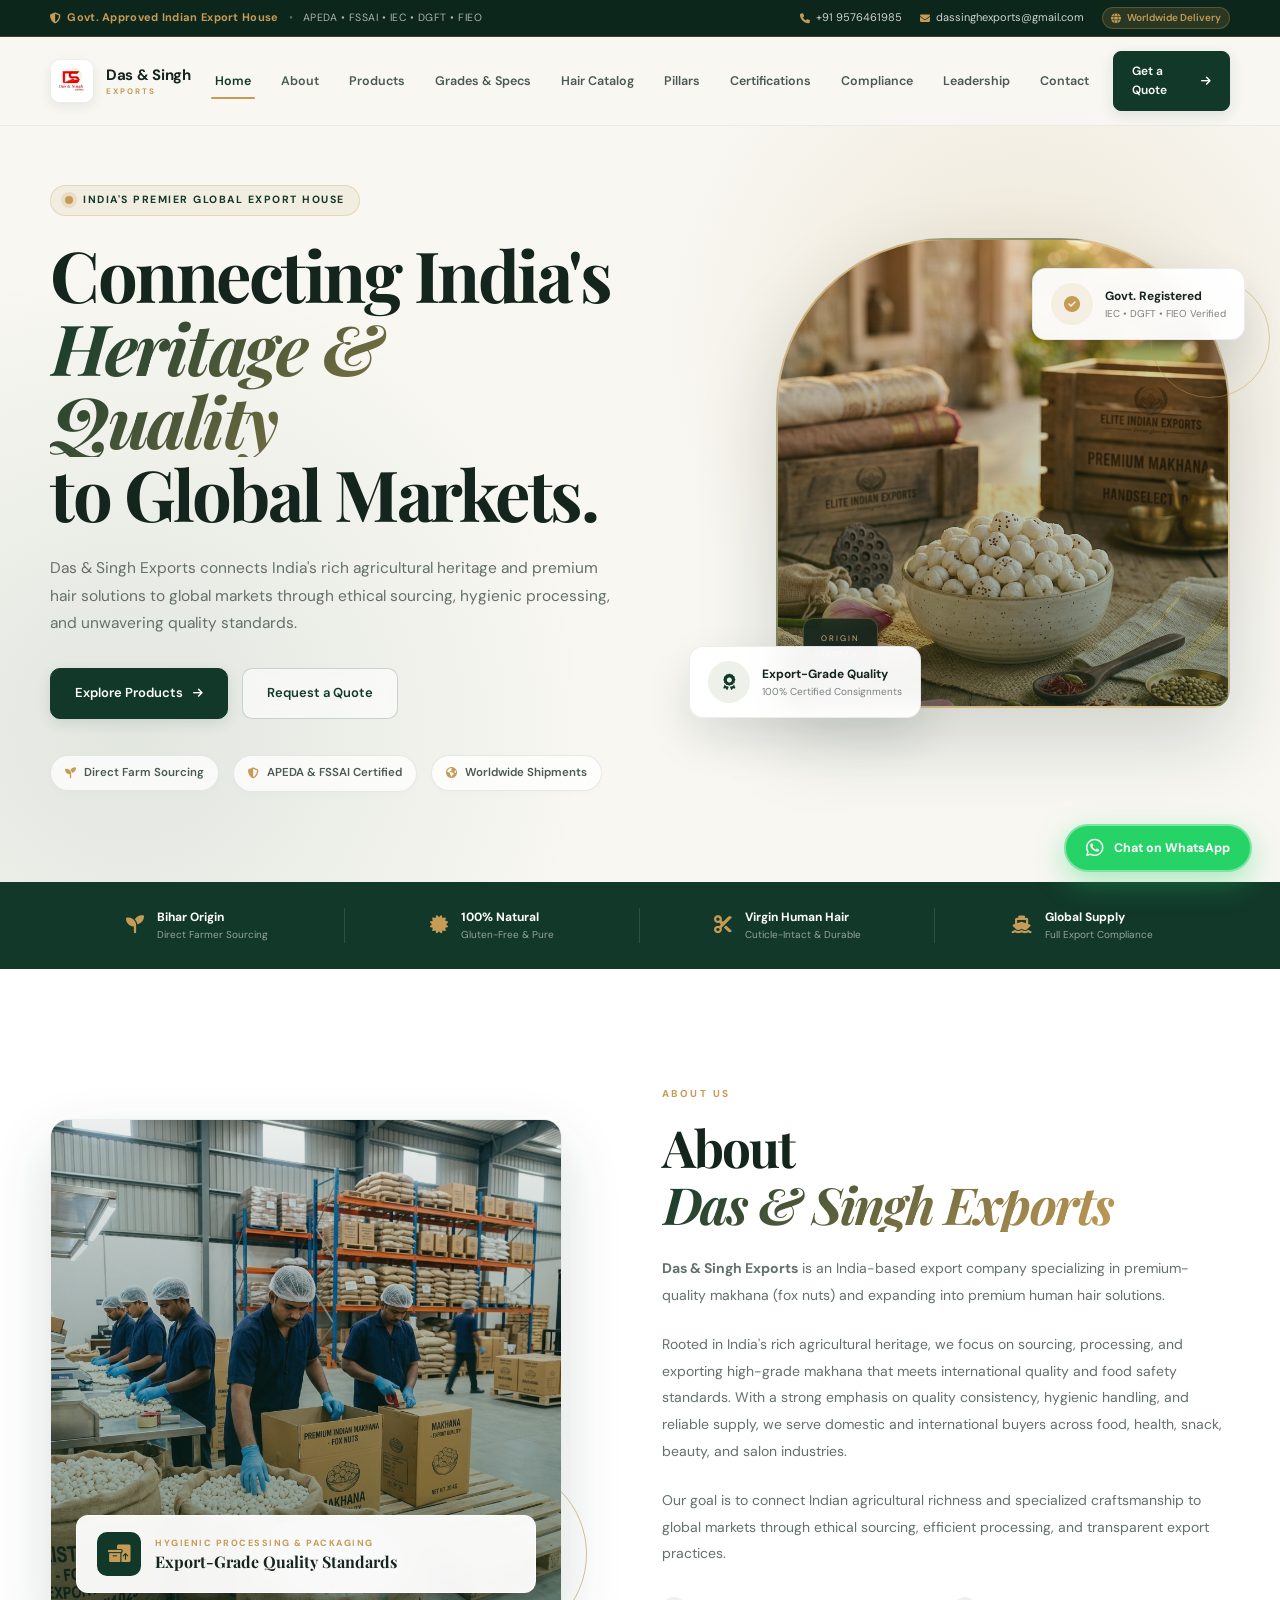
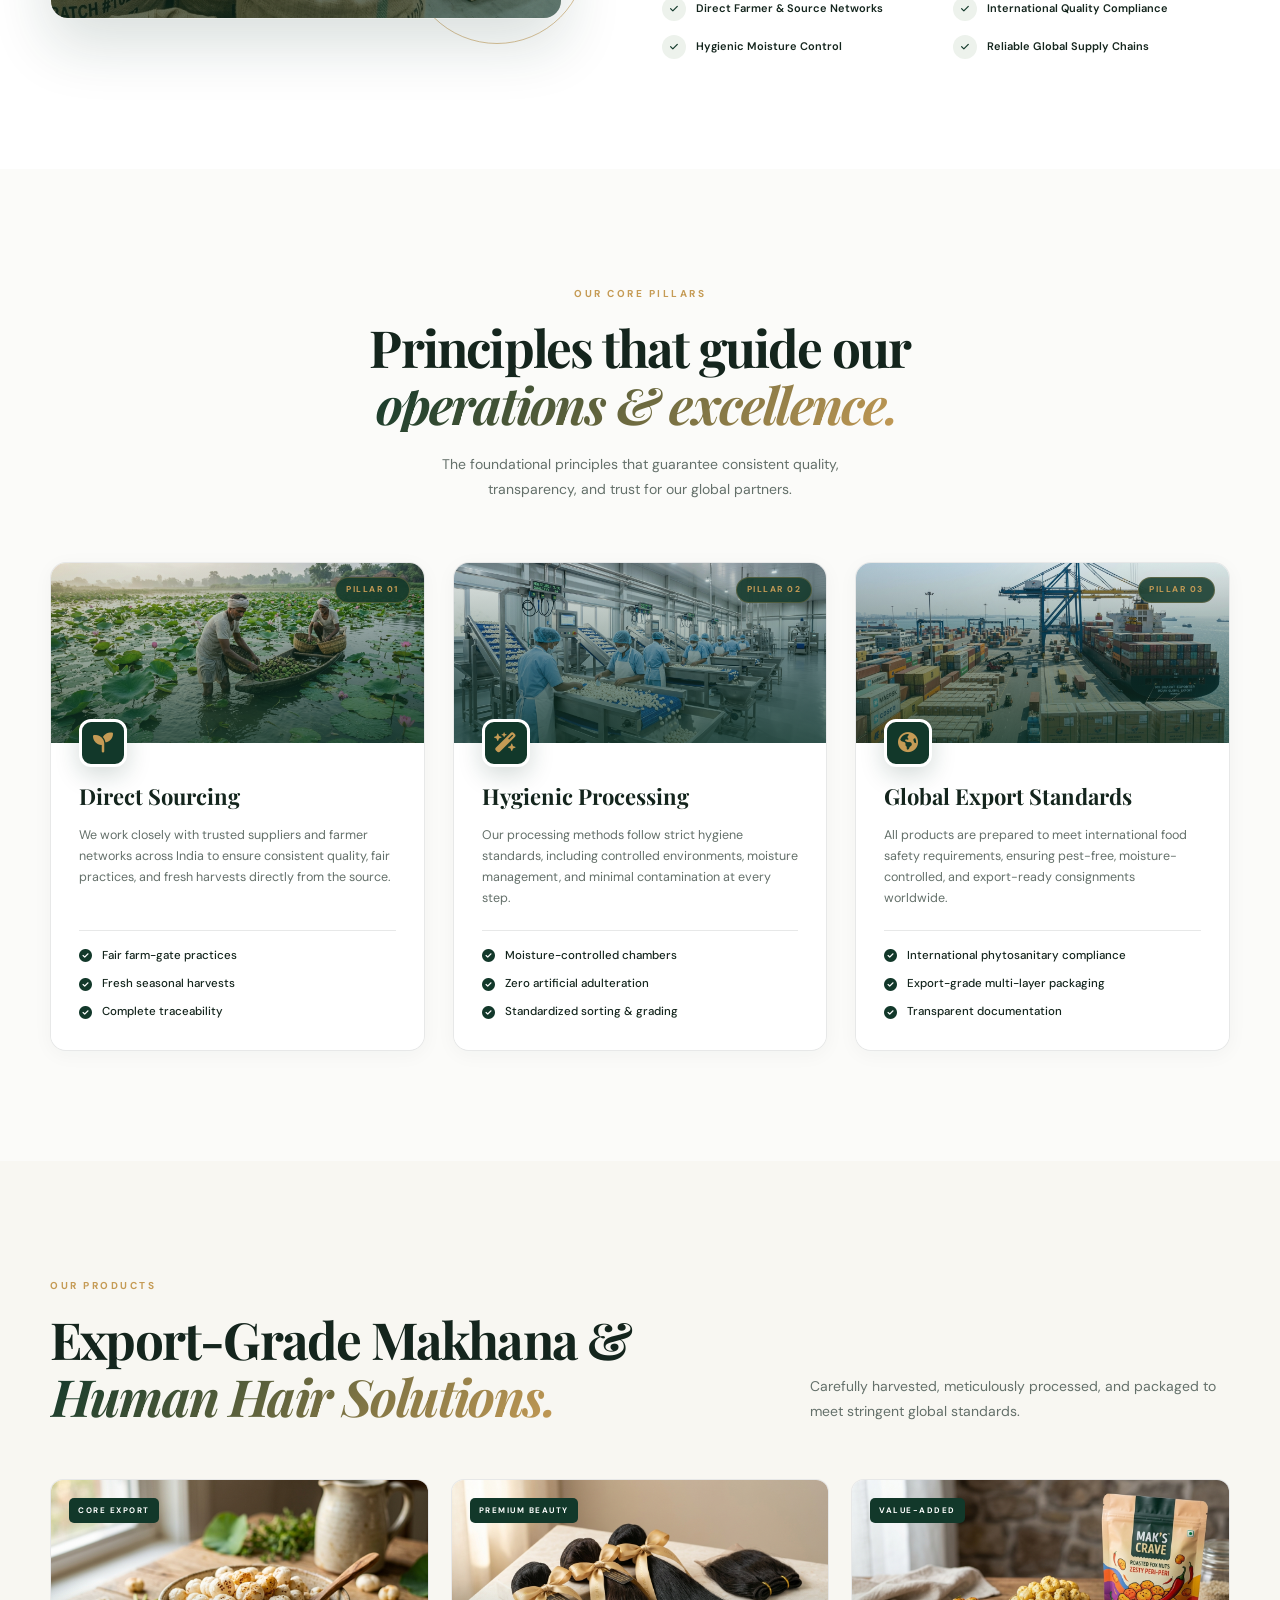
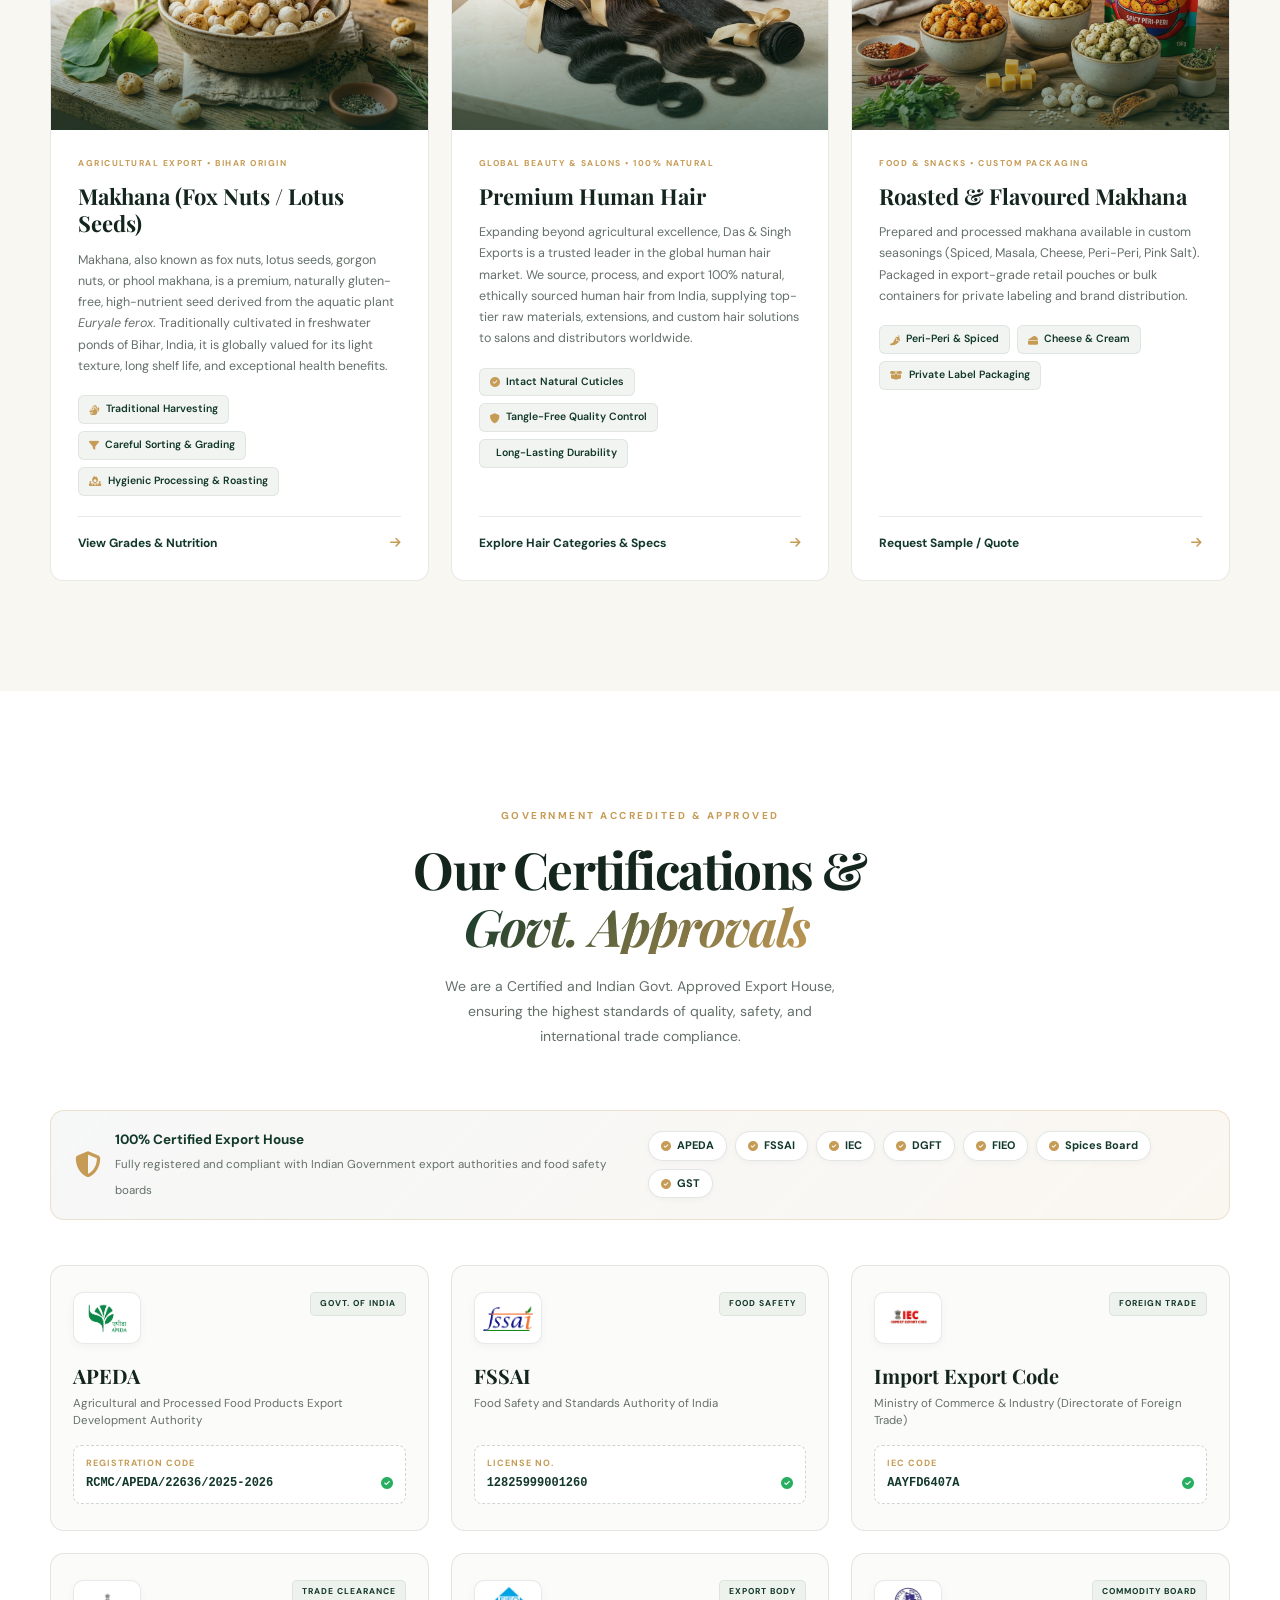
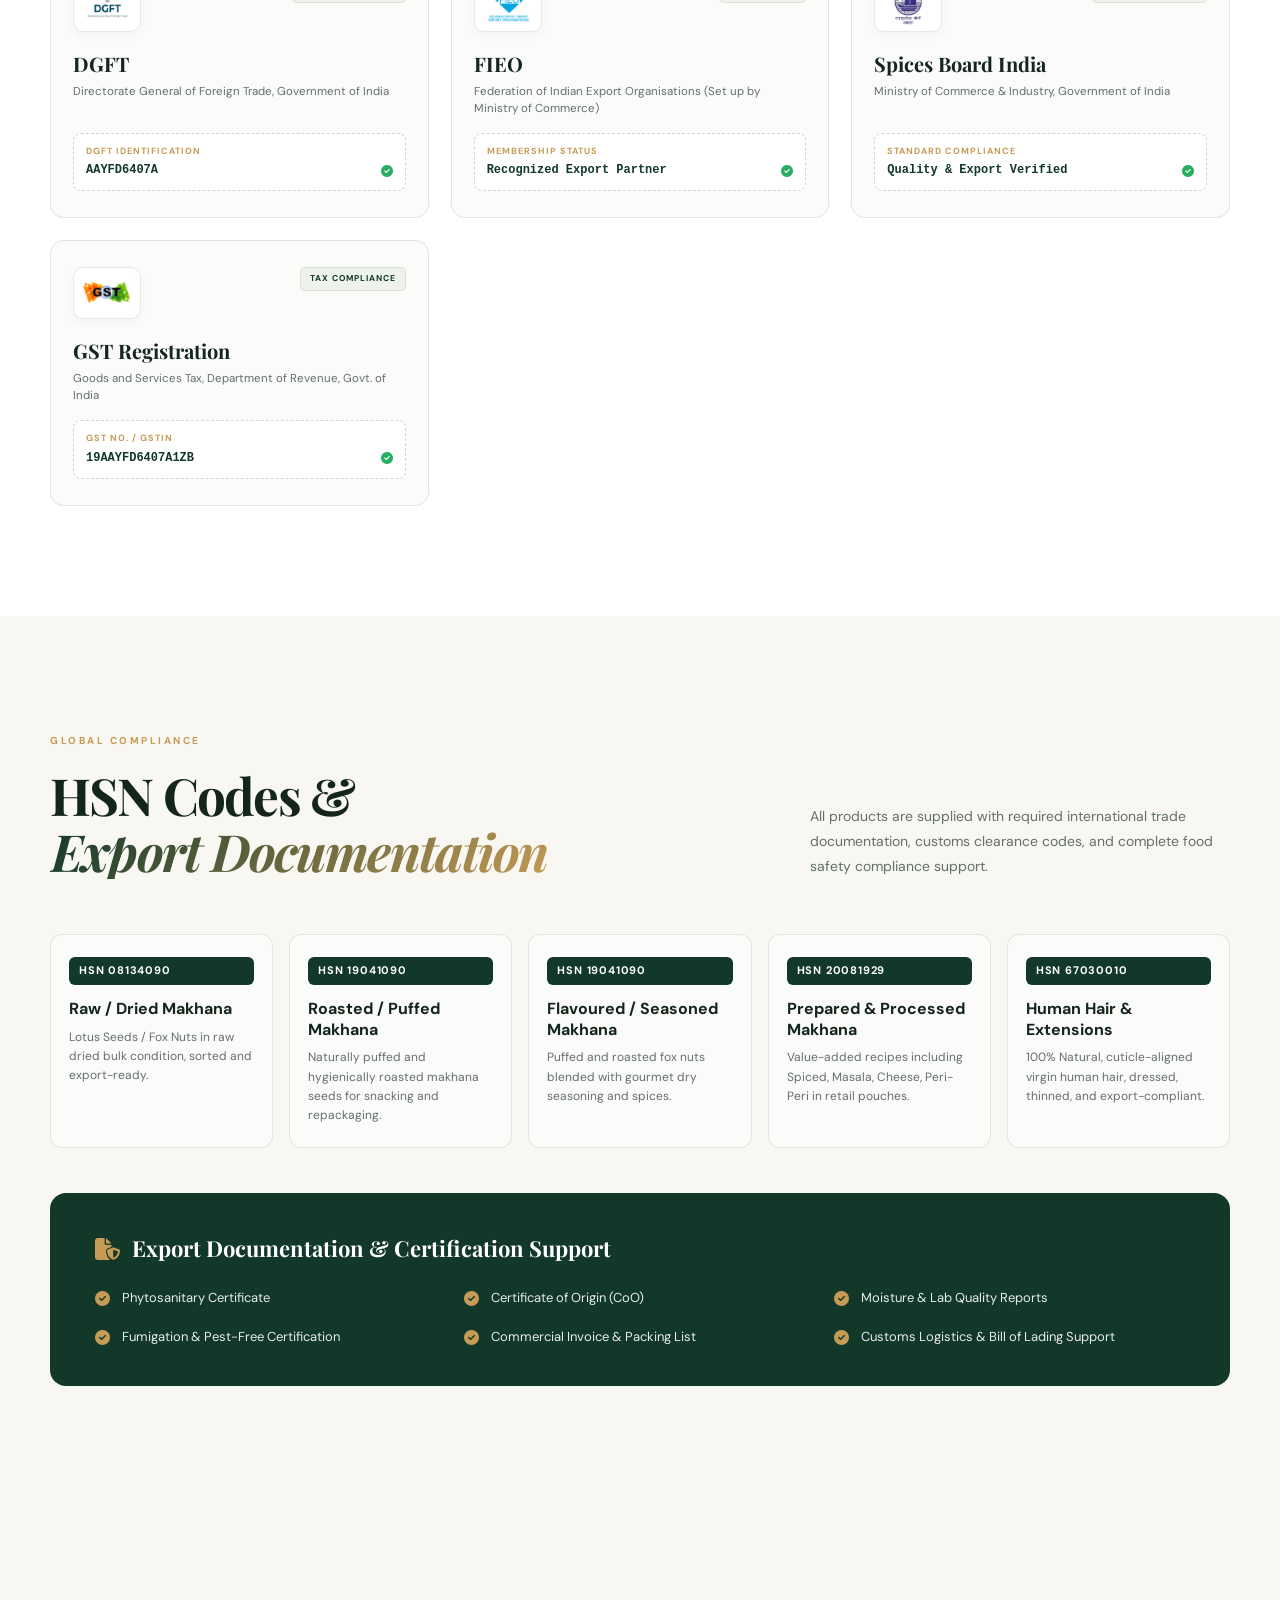
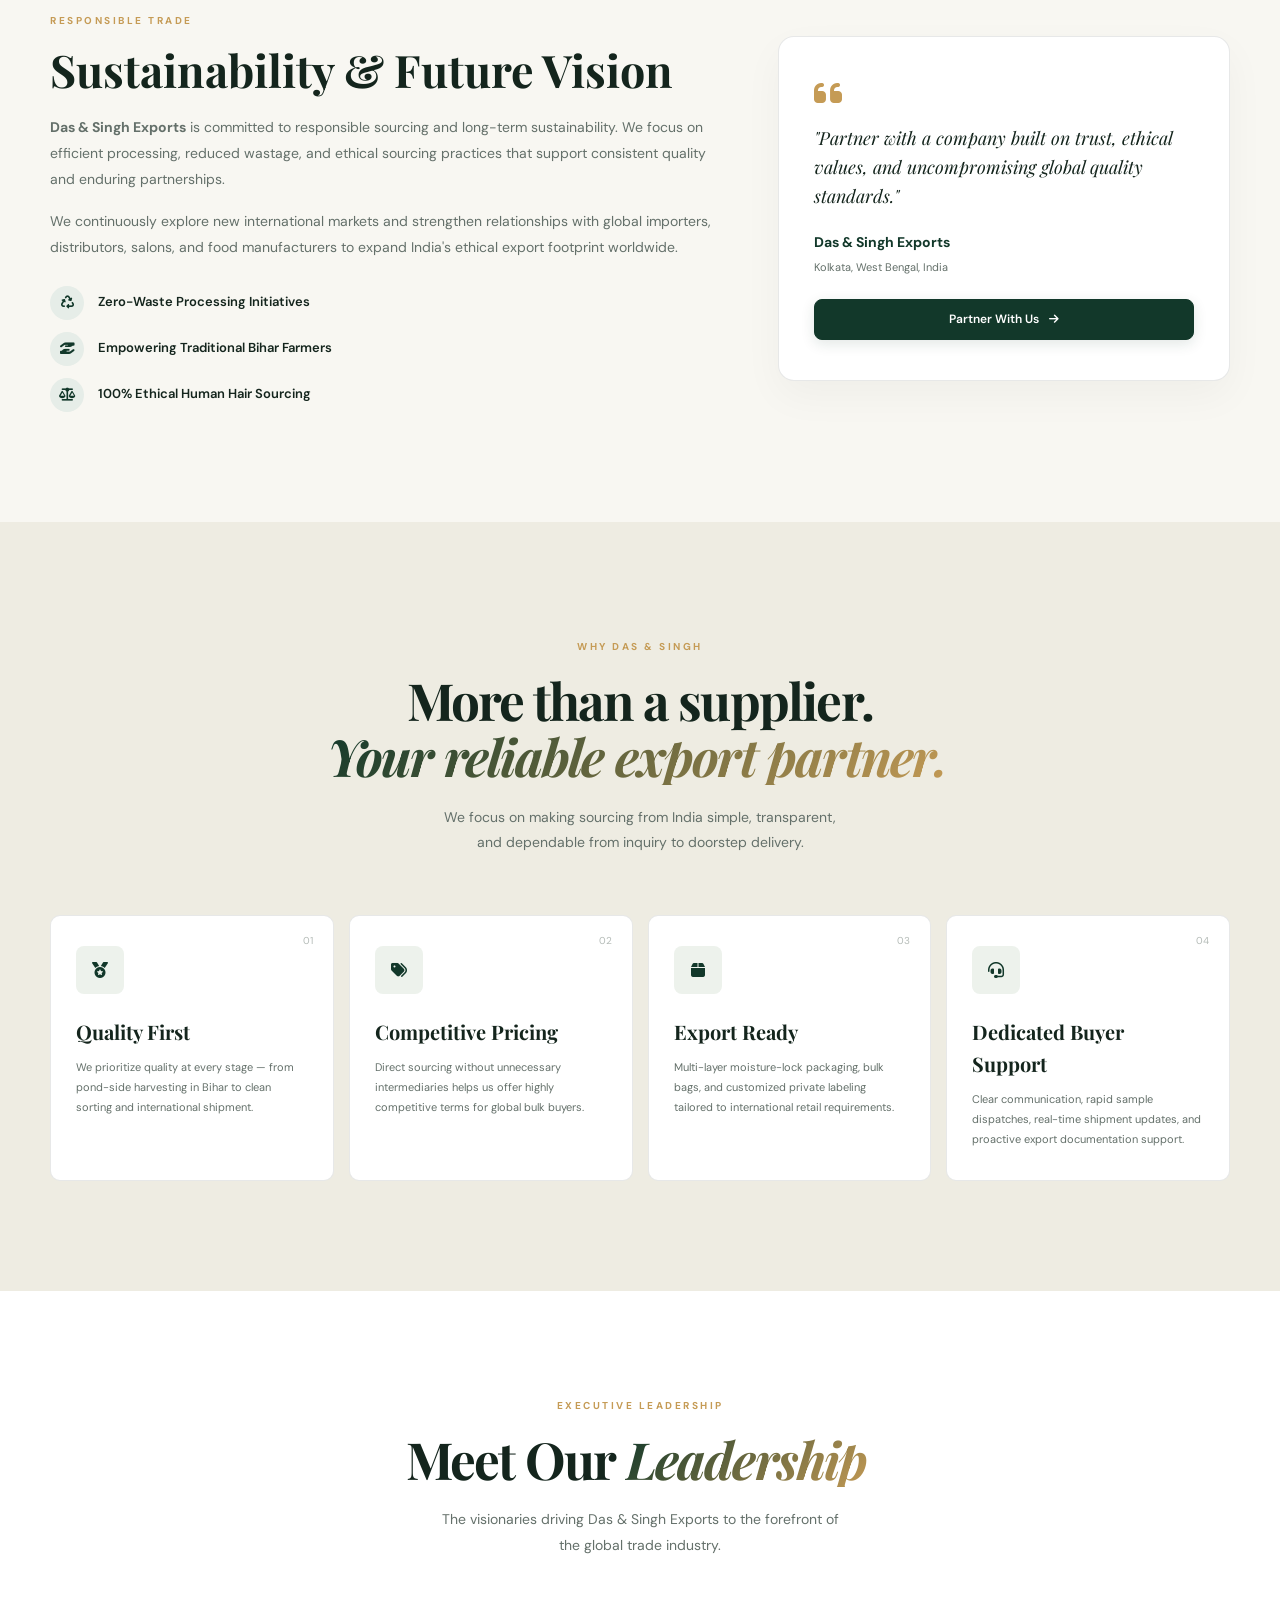
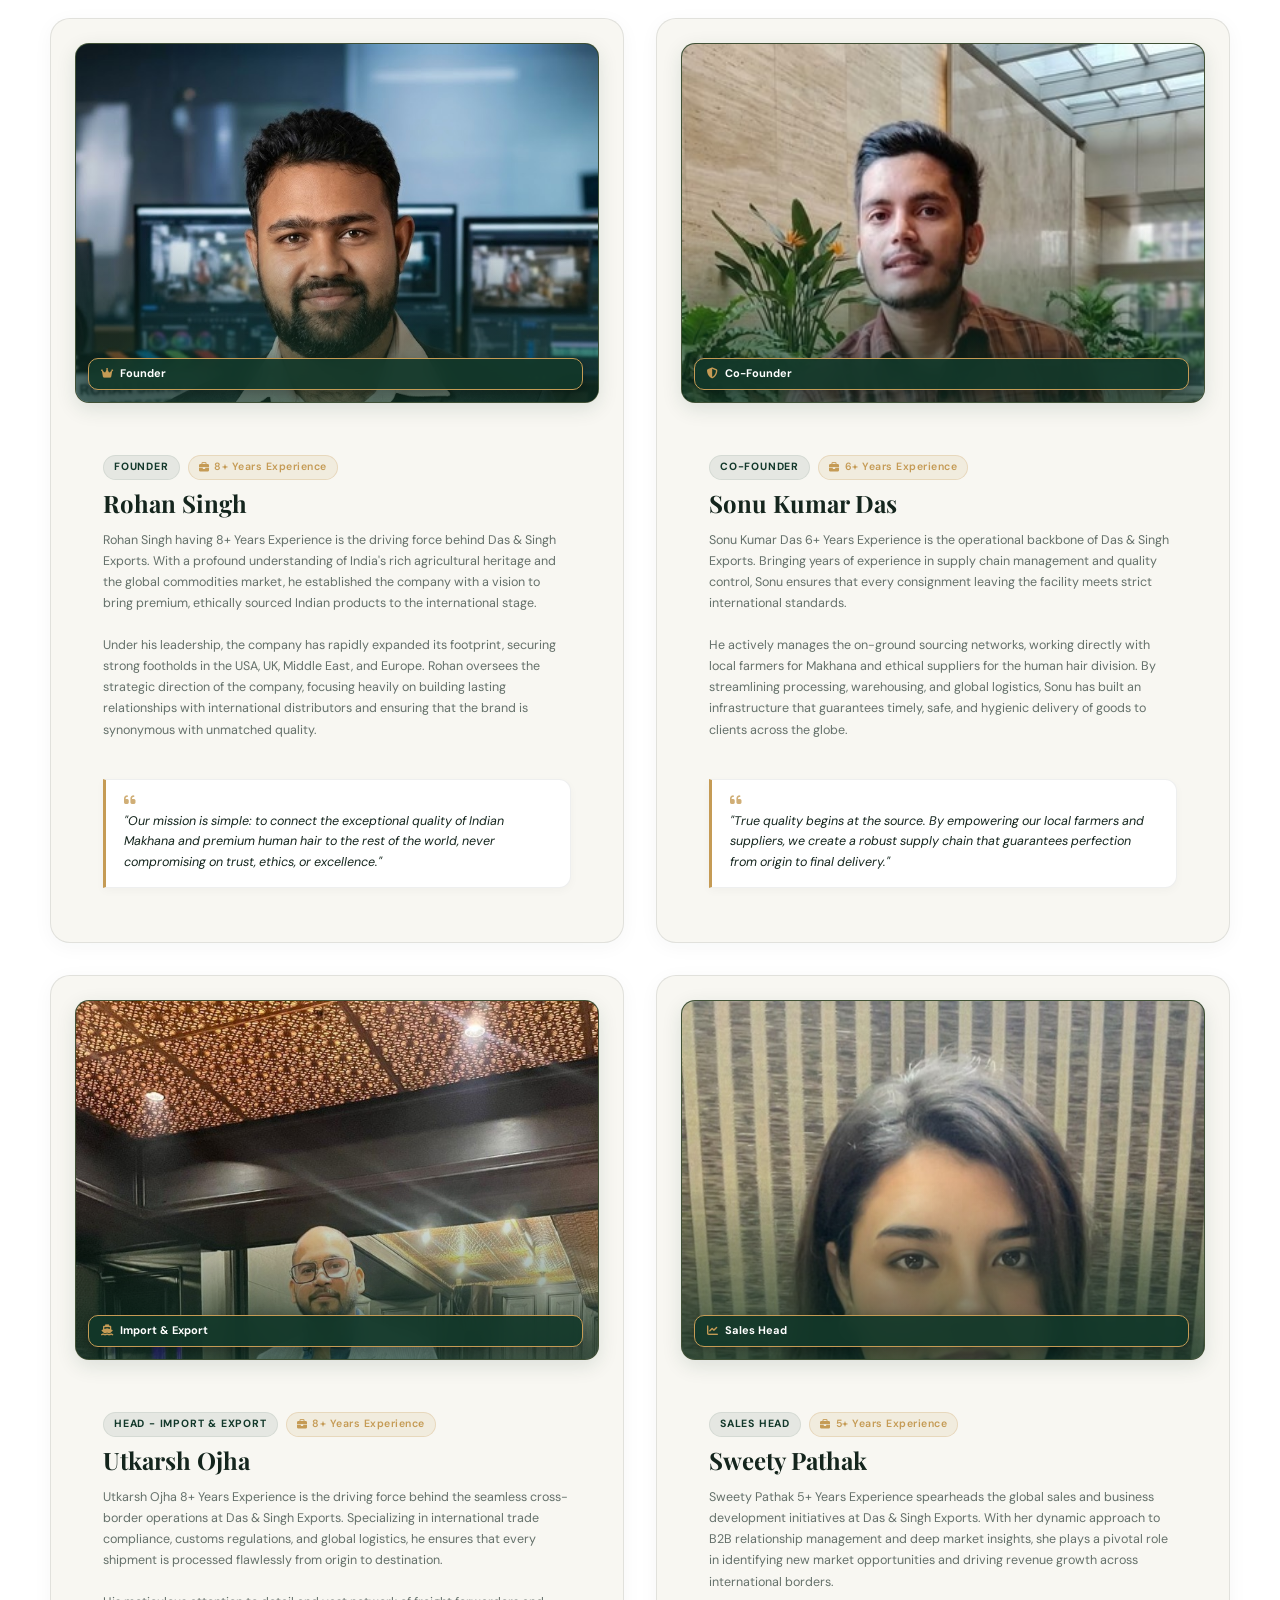
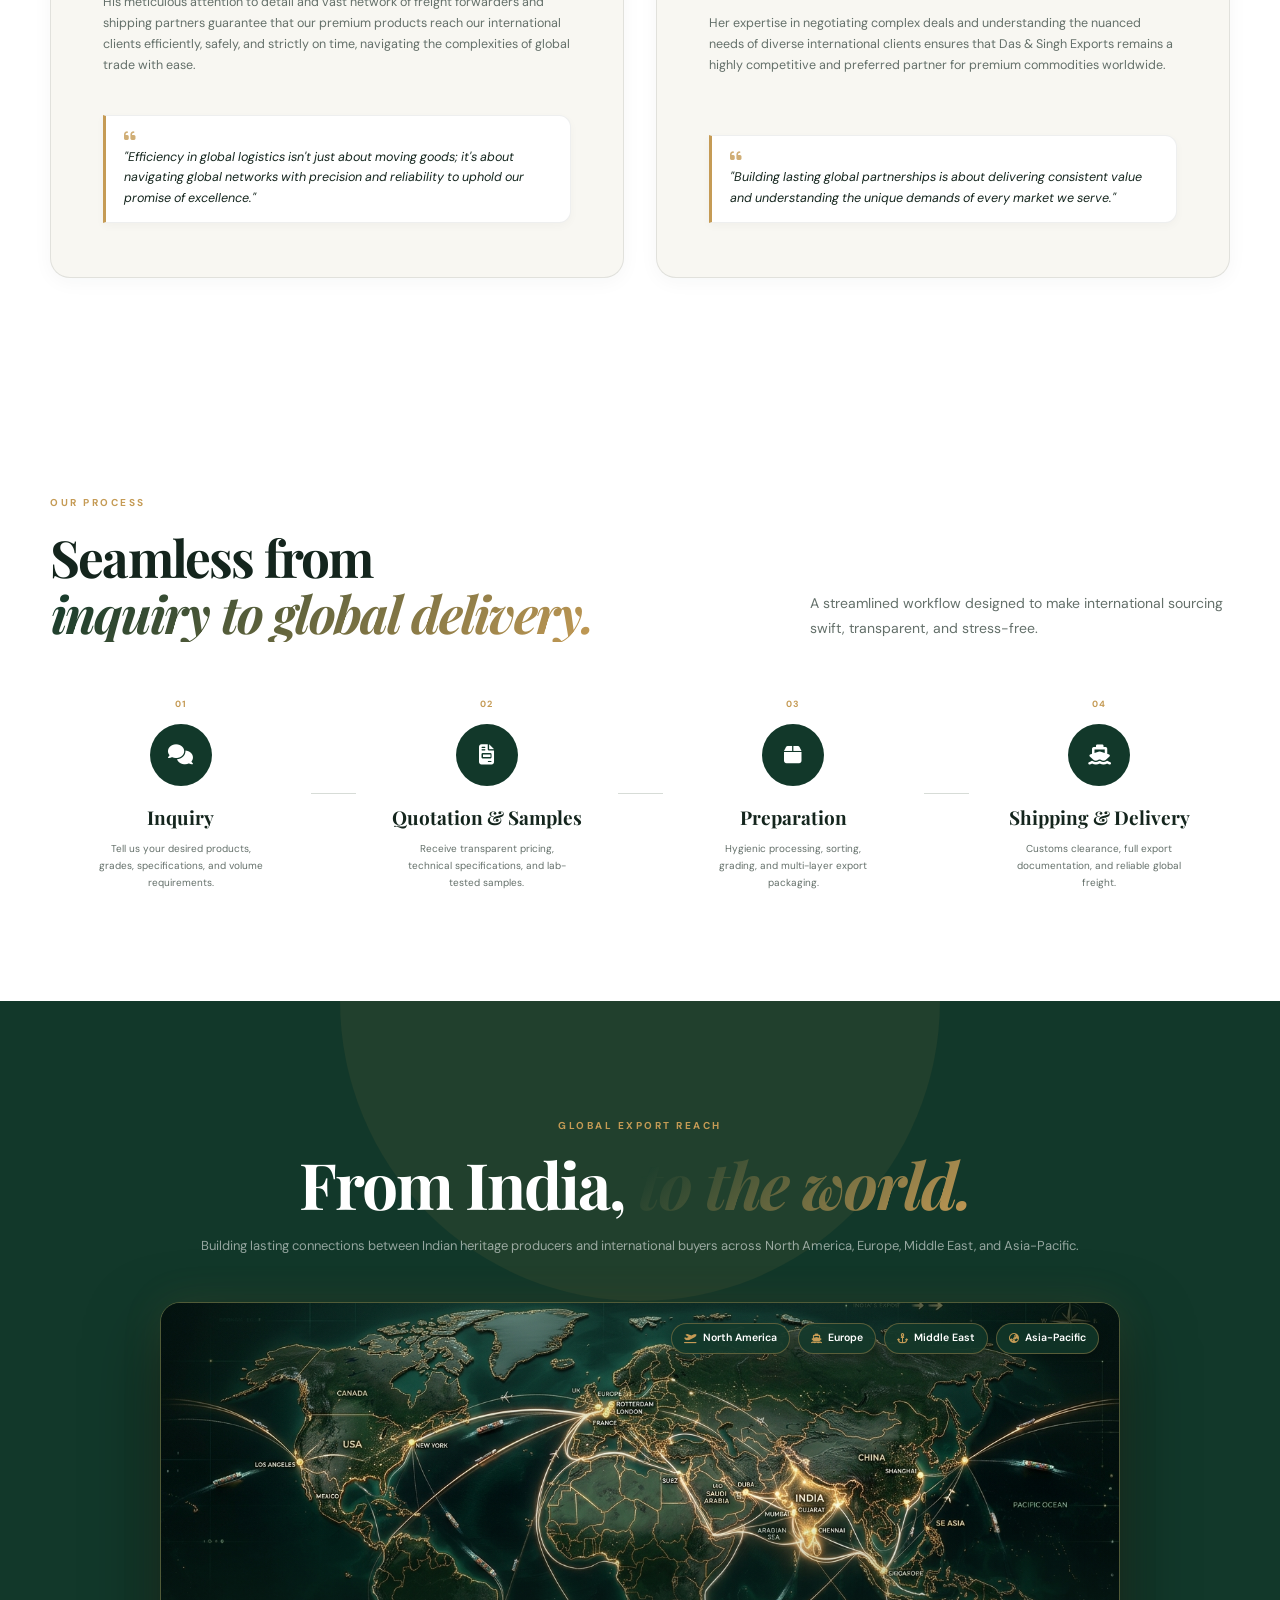
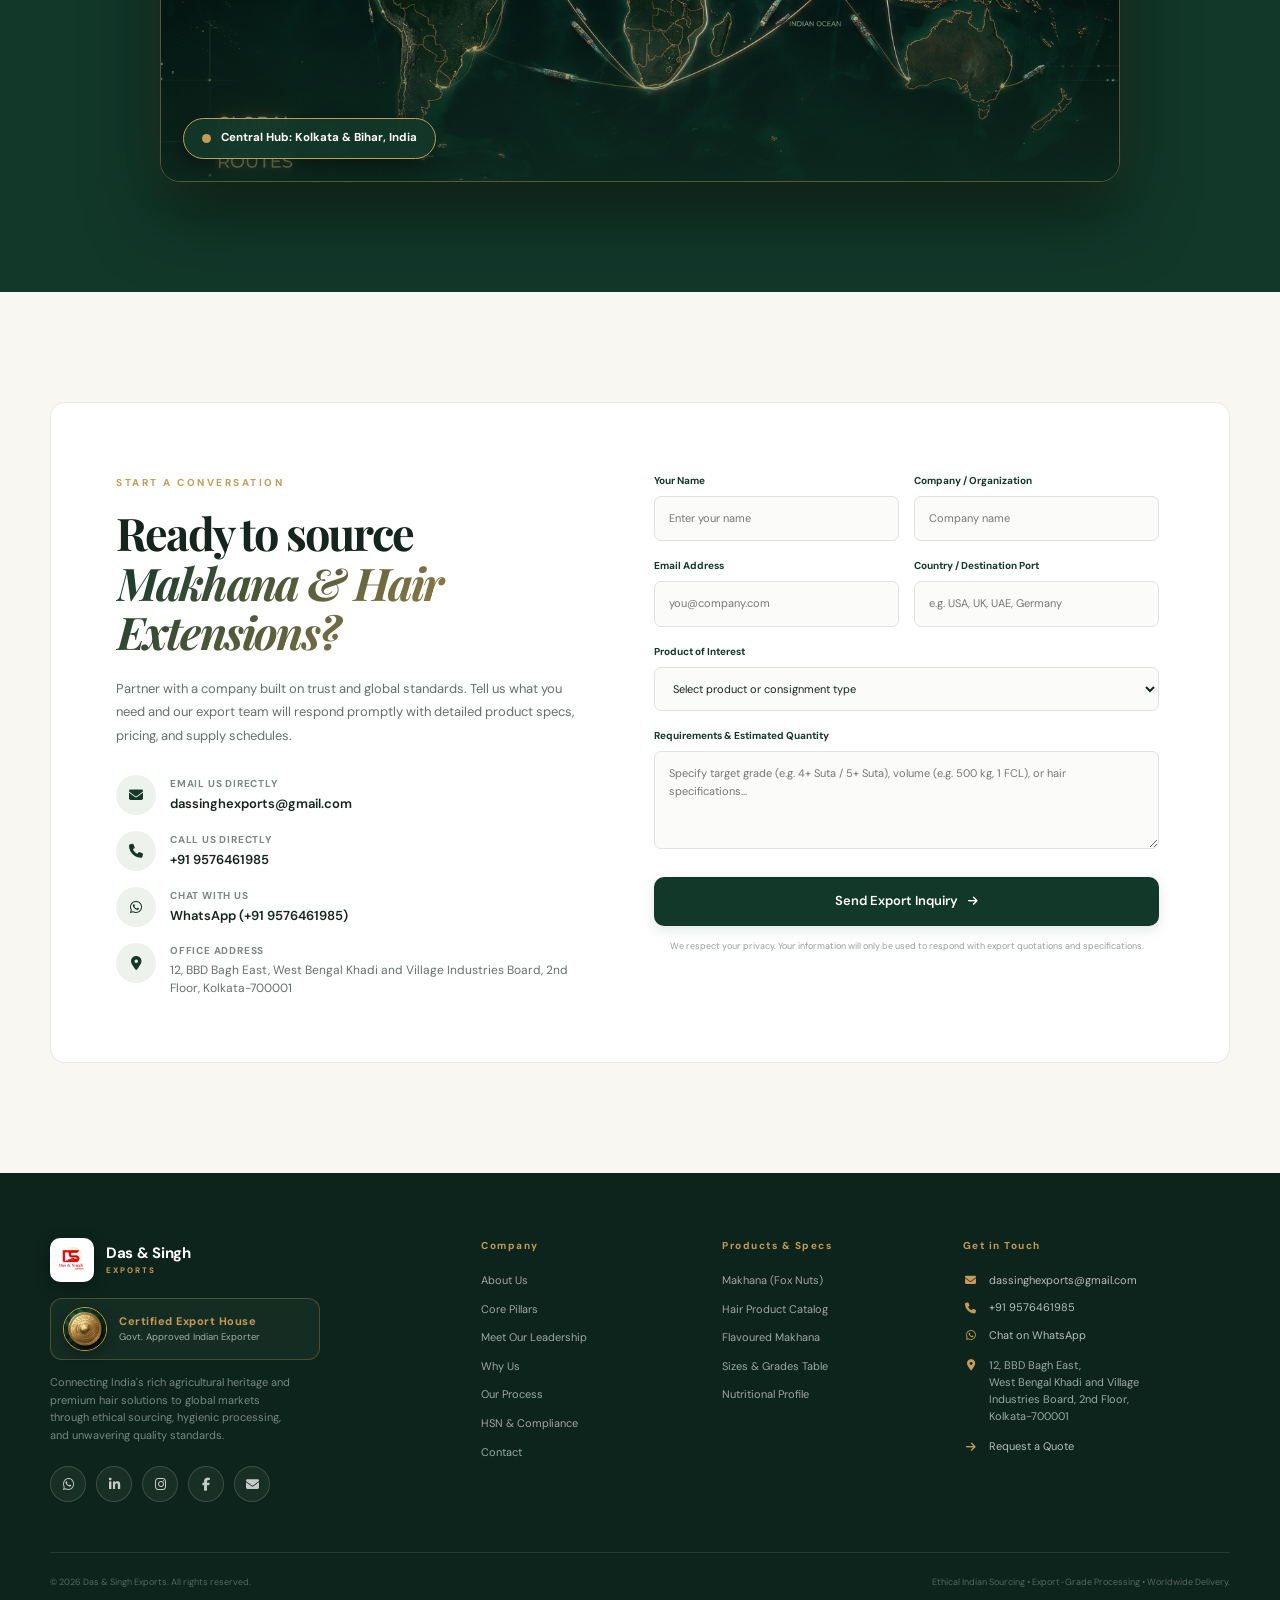
==== commit e1cfaf2c: "Bug Fixes" ====
--- a/index.html
+++ b/index.html
@@ -89,7 +89,8 @@
                 <a href="#home" class="active">Home</a>
                 <a href="#about">About</a>
                 <a href="#products">Products</a>
-                <a href="#grades-nutrition">Grades &amp; Specs</a>
+                <a href="grades-nutrition.html">Grades &amp; Specs</a>
+                <a href="hair-products.html">Hair Catalog</a>
                 <a href="#pillars">Pillars</a>
                 <a href="#certifications">Certifications</a>
                 <a href="#compliance">Compliance</a>
@@ -507,7 +508,7 @@
                         <span class="step-pill"><i class="fa-solid fa-fire-burner"></i> Hygienic Processing &amp; Roasting</span>
                     </div>
 
-                    <a href="#grades-nutrition" class="product-link">
+                    <a href="grades-nutrition.html" class="product-link">
                         View Grades &amp; Nutrition
                         <i class="fa-solid fa-arrow-right"></i>
                     </a>
@@ -587,259 +588,6 @@
                 </div>
 
             </article>
-
-        </div>
-
-    </div>
-
-</section>
-
-
-<!-- ================= GRADES & NUTRITION ================= -->
-
-<section class="section grades-nutrition-section" id="grades-nutrition">
-
-    <div class="container">
-
-        <div class="center-heading">
-
-            <span class="section-tag">SPECIFICATIONS &amp; NUTRITION</span>
-
-            <h2>
-                Sizes, Grades &amp;
-                <span>Nutritional Composition</span>
-            </h2>
-
-            <p>
-                We offer a comprehensive range of standardized grades and scientifically documented nutritional profiles to meet specific industry, food, and buyer requirements.
-            </p>
-
-        </div>
-
-
-        <!-- Grades Table & Cards Grid -->
-
-        <div class="grades-block">
-
-            <div class="block-header">
-                <i class="fa-solid fa-ruler-combined"></i>
-                <h3>Sizes &amp; Grades of Makhana</h3>
-                <p>Standardized sizing measured in traditional Suta grading with millimeter equivalents</p>
-            </div>
-
-            <div class="grades-table-wrapper">
-
-                <table class="grades-table">
-
-                    <thead>
-                        <tr>
-                            <th>Grade&nbsp;/&nbsp;Suta</th>
-                            <th>Approx.&nbsp;Size&nbsp;Range</th>
-                            <th>Diameter&nbsp;(mm)</th>
-                            <th>Recommended Application</th>
-                        </tr>
-                    </thead>
-
-                    <tbody>
-                        <tr>
-                            <td><span class="grade-pill">2&nbsp;Suta</span></td>
-                            <td>6.35 - 9.4 mm</td>
-                            <td>6 mm</td>
-                            <td>Flavored snack packs, ground powders &amp; culinary mixes</td>
-                        </tr>
-                        <tr>
-                            <td><span class="grade-pill">3&nbsp;Suta</span></td>
-                            <td>9.5 - 12.5 mm</td>
-                            <td>10 mm</td>
-                            <td>Standard consumer retail packs &amp; roasting</td>
-                        </tr>
-                        <tr>
-                            <td><span class="grade-pill">4&nbsp;Suta</span></td>
-                            <td>12.7 - 15.7 mm</td>
-                            <td>12 mm</td>
-                            <td>Premium retail snack brands &amp; health food lines</td>
-                        </tr>
-                        <tr>
-                            <td><span class="grade-pill highlight">4+&nbsp;Suta</span></td>
-                            <td>12.7 &amp; above</td>
-                            <td>14 mm</td>
-                            <td>Popular export grade for international retail</td>
-                        </tr>
-                        <tr>
-                            <td><span class="grade-pill">5&nbsp;Suta</span></td>
-                            <td>15.9 - 18.5 mm</td>
-                            <td>16 mm</td>
-                            <td>Jumbo premium selection for gourmet snack lines</td>
-                        </tr>
-                        <tr>
-                            <td><span class="grade-pill highlight">5+&nbsp;Suta</span></td>
-                            <td>15.9 &amp; above</td>
-                            <td>18 mm</td>
-                            <td>Super Jumbo export selection, hand-sorted</td>
-                        </tr>
-                        <tr>
-                            <td><span class="grade-pill gold">6+&nbsp;Suta</span></td>
-                            <td>19.05 &amp; above</td>
-                            <td>22 mm</td>
-                            <td>Ultra-rare King size selection, maximum crunch &amp; volume</td>
-                        </tr>
-                    </tbody>
-
-                </table>
-
-            </div>
-
-        </div>
-
-
-        <!-- Nutritional Composition -->
-
-        <div class="nutrition-block">
-
-            <div class="block-header">
-                <i class="fa-solid fa-heart-pulse"></i>
-                <h3>Chemical &amp; Nutritional Composition of Raw Makhana</h3>
-                <p>Nutritional values per 100 grams (approximate laboratory standard)</p>
-            </div>
-
-            <div class="nutrition-grid">
-
-                <div class="nutrition-card">
-                    <div class="nutrition-icon"><i class="fa-solid fa-bolt"></i></div>
-                    <div class="nutrition-val">347 <small>kcal</small></div>
-                    <div class="nutrition-name">Energy</div>
-                </div>
-
-                <div class="nutrition-card">
-                    <div class="nutrition-icon"><i class="fa-solid fa-dumbbell"></i></div>
-                    <div class="nutrition-val">9.5 <small>g</small></div>
-                    <div class="nutrition-name">Protein</div>
-                </div>
-
-                <div class="nutrition-card">
-                    <div class="nutrition-icon"><i class="fa-solid fa-wheat-awn"></i></div>
-                    <div class="nutrition-val">76.9 <small>g</small></div>
-                    <div class="nutrition-name">Total Carbs</div>
-                </div>
-
-                <div class="nutrition-card">
-                    <div class="nutrition-icon"><i class="fa-solid fa-seedling"></i></div>
-                    <div class="nutrition-val">14.0 <small>g</small></div>
-                    <div class="nutrition-name">Dietary Fiber</div>
-                </div>
-
-                <div class="nutrition-card">
-                    <div class="nutrition-icon"><i class="fa-solid fa-droplet"></i></div>
-                    <div class="nutrition-val">0.1 <small>g</small></div>
-                    <div class="nutrition-name">Total Fat</div>
-                </div>
-
-                <div class="nutrition-card">
-                    <div class="nutrition-icon"><i class="fa-solid fa-shield-heart"></i></div>
-                    <div class="nutrition-val">0 <small>mg</small></div>
-                    <div class="nutrition-name">Cholesterol</div>
-                </div>
-
-                <div class="nutrition-card">
-                    <div class="nutrition-icon"><i class="fa-solid fa-bone"></i></div>
-                    <div class="nutrition-val">56 <small>mg</small></div>
-                    <div class="nutrition-name">Calcium</div>
-                </div>
-
-                <div class="nutrition-card">
-                    <div class="nutrition-icon"><i class="fa-solid fa-cubes-stacked"></i></div>
-                    <div class="nutrition-val">2.6 <small>mg</small></div>
-                    <div class="nutrition-name">Iron</div>
-                </div>
-
-                <div class="nutrition-card">
-                    <div class="nutrition-icon"><i class="fa-solid fa-atom"></i></div>
-                    <div class="nutrition-val">350 <small>mg</small></div>
-                    <div class="nutrition-name">Potassium</div>
-                </div>
-
-                <div class="nutrition-card">
-                    <div class="nutrition-icon"><i class="fa-solid fa-circle-nodes"></i></div>
-                    <div class="nutrition-val">350 <small>mg</small></div>
-                    <div class="nutrition-name">Phosphorus</div>
-                </div>
-
-                <div class="nutrition-card">
-                    <div class="nutrition-icon"><i class="fa-solid fa-microchip"></i></div>
-                    <div class="nutrition-val">67 <small>mg</small></div>
-                    <div class="nutrition-name">Magnesium</div>
-                </div>
-
-                <div class="nutrition-card">
-                    <div class="nutrition-icon"><i class="fa-solid fa-gem"></i></div>
-                    <div class="nutrition-val">1.1 <small>mg</small></div>
-                    <div class="nutrition-name">Zinc</div>
-                </div>
-
-            </div>
-
-
-            <!-- Key Characteristics -->
-
-            <div class="characteristics-box">
-
-                <h4>Key Health Characteristics</h4>
-
-                <div class="characteristics-container">
-
-                    <div class="characteristics-visual">
-                        <div class="char-image-wrapper">
-                            <img src="images/makhana-health.jpg" alt="Nutrient-rich organic popped Makhana superfood bowl - Das &amp; Singh Exports" class="char-img">
-                            <div class="char-img-overlay"></div>
-                            <div class="char-img-badge">
-                                <i class="fa-solid fa-seedling"></i>
-                                <div>
-                                    <strong>100% Pure &amp; Natural Superfood</strong>
-                                    <span>Nutrient-Dense • Naturally Gluten-Free</span>
-                                </div>
-                            </div>
-                        </div>
-                    </div>
-
-                    <div class="characteristics-grid">
-
-                        <div class="char-card">
-                            <i class="fa-solid fa-heart-circle-check"></i>
-                            <div>
-                                <strong>Low Fat &amp; Low Cholesterol</strong>
-                                <p>Healthy heart choice with virtually zero saturated fat and zero cholesterol.</p>
-                            </div>
-                        </div>
-
-                        <div class="char-card">
-                            <i class="fa-solid fa-leaf"></i>
-                            <div>
-                                <strong>High Fiber &amp; Complex Carbohydrates</strong>
-                                <p>Promotes sustained energy release, satiety, and digestive wellness.</p>
-                            </div>
-                        </div>
-
-                        <div class="char-card">
-                            <i class="fa-solid fa-wheat-awn-circle-exclamation"></i>
-                            <div>
-                                <strong>Naturally Gluten-Free &amp; Light</strong>
-                                <p>Easy to digest, hypoallergenic, and ideal for health-conscious global diets.</p>
-                            </div>
-                        </div>
-
-                        <div class="char-card">
-                            <i class="fa-solid fa-shield-virus"></i>
-                            <div>
-                                <strong>Antioxidants &amp; Essential Minerals</strong>
-                                <p>Rich in flavonoids, calcium, magnesium, potassium, and vital micronutrients.</p>
-                            </div>
-                        </div>
-
-                    </div>
-
-                </div>
-
-            </div>
 
         </div>
 
@@ -1906,8 +1654,8 @@
                 <a href="#products">Makhana (Fox Nuts)</a>
                 <a href="hair-products.html">Hair Product Catalog</a>
                 <a href="#products">Flavoured Makhana</a>
-                <a href="#grades-nutrition">Sizes &amp; Grades Table</a>
-                <a href="#grades-nutrition">Nutritional Profile</a>
+                <a href="grades-nutrition.html">Sizes &amp; Grades Table</a>
+                <a href="grades-nutrition.html">Nutritional Profile</a>
 
             </div>
 
--- a/style.css
+++ b/style.css
@@ -523,6 +523,10 @@
     background: linear-gradient(135deg, var(--green), var(--gold));
     -webkit-background-clip: text;
     -webkit-text-fill-color: transparent;
+    display: inline-block;
+    padding-right: 0.15em;
+    padding-left: 0.02em;
+    overflow: visible;
 }
 
 .hero-content > p {
@@ -1217,6 +1221,207 @@
 
 
 /* =========================================
+   MEET OUR LEADERSHIP
+========================================= */
+
+.leadership-section {
+    background: #ffffff;
+    position: relative;
+    padding: 100px 0;
+}
+
+.leadership-grid {
+    display: grid;
+    grid-template-columns: repeat(2, 1fr);
+    gap: 30px;
+}
+
+.leader-card {
+    background: #fbfbf9;
+    border: 1px solid var(--border);
+    border-radius: 18px;
+    overflow: hidden;
+    display: grid;
+    grid-template-columns: 240px 1fr;
+    transition: transform 0.35s ease, box-shadow 0.35s ease, border-color 0.35s ease, background 0.35s ease;
+    box-shadow: 0 4px 20px rgba(18, 56, 42, 0.04);
+}
+
+.leader-card:hover {
+    transform: translateY(-6px);
+    background: #ffffff;
+    box-shadow: 0 25px 50px rgba(18, 56, 42, 0.1);
+    border-color: rgba(197, 155, 85, 0.4);
+}
+
+.leader-visual {
+    position: relative;
+    width: 100%;
+    height: 100%;
+    min-height: 360px;
+    overflow: hidden;
+    background: #e5ebe6;
+}
+
+.leader-img {
+    width: 100%;
+    height: 100%;
+    object-fit: cover;
+    object-position: center 15%;
+    display: block;
+    transition: transform 0.5s ease;
+}
+
+.leader-card:hover .leader-img {
+    transform: scale(1.05);
+}
+
+.leader-img-overlay {
+    position: absolute;
+    inset: 0;
+    background: linear-gradient(180deg, rgba(18, 56, 42, 0) 60%, rgba(18, 56, 42, 0.7) 100%);
+    pointer-events: none;
+}
+
+.leader-role-badge {
+    position: absolute;
+    bottom: 15px;
+    left: 15px;
+    right: 15px;
+    background: rgba(18, 56, 42, 0.88);
+    backdrop-filter: blur(10px);
+    -webkit-backdrop-filter: blur(10px);
+    color: #ffffff;
+    border: 1px solid rgba(197, 155, 85, 0.4);
+    padding: 6px 12px;
+    border-radius: 8px;
+    font-size: 11px;
+    font-weight: 700;
+    display: inline-flex;
+    align-items: center;
+    gap: 6px;
+    box-shadow: 0 4px 15px rgba(0, 0, 0, 0.2);
+}
+
+.leader-role-badge i {
+    color: var(--gold);
+    font-size: 11px;
+}
+
+.leader-content {
+    padding: 30px 28px;
+    display: flex;
+    flex-direction: column;
+    justify-content: space-between;
+    gap: 20px;
+}
+
+.leader-tags {
+    display: flex;
+    align-items: center;
+    gap: 8px;
+    flex-wrap: wrap;
+    margin-bottom: 12px;
+}
+
+.leader-role-tag {
+    font-size: 9.5px;
+    font-weight: 700;
+    letter-spacing: 0.8px;
+    text-transform: uppercase;
+    background: #edf2ec;
+    color: var(--green);
+    padding: 4px 10px;
+    border-radius: 6px;
+    border: 1px solid rgba(18, 56, 42, 0.08);
+}
+
+.leader-exp-tag {
+    font-size: 9.5px;
+    font-weight: 700;
+    letter-spacing: 0.5px;
+    background: rgba(197, 155, 85, 0.12);
+    color: #8c6827;
+    padding: 4px 10px;
+    border-radius: 6px;
+    border: 1px solid rgba(197, 155, 85, 0.25);
+    display: inline-flex;
+    align-items: center;
+    gap: 5px;
+}
+
+.leader-exp-tag i {
+    font-size: 9px;
+}
+
+.leader-name {
+    font-family: "Playfair Display", serif;
+    font-size: 24px;
+    color: var(--dark);
+    margin-bottom: 14px;
+    line-height: 1.25;
+}
+
+.leader-body p {
+    font-size: 12.5px;
+    color: var(--text);
+    line-height: 1.7;
+    margin-bottom: 10px;
+}
+
+.leader-body p:last-child {
+    margin-bottom: 0;
+}
+
+.leader-quote {
+    position: relative;
+    background: #ffffff;
+    border-left: 3px solid var(--gold);
+    border-radius: 0 10px 10px 0;
+    padding: 14px 16px 14px 20px;
+    border: 1px solid rgba(20, 37, 29, 0.07);
+    border-left: 3px solid var(--gold);
+}
+
+.quote-mark {
+    font-size: 14px;
+    color: var(--gold);
+    margin-bottom: 6px;
+    display: block;
+    opacity: 0.8;
+}
+
+.leader-quote blockquote {
+    font-size: 11.5px;
+    font-style: italic;
+    color: var(--dark);
+    line-height: 1.6;
+    margin: 0;
+}
+
+@media (max-width: 1100px) {
+    .leadership-grid {
+        grid-template-columns: 1fr;
+    }
+}
+
+@media (max-width: 680px) {
+    .leader-card {
+        grid-template-columns: 1fr;
+    }
+    
+    .leader-visual {
+        height: 280px;
+        min-height: 280px;
+    }
+    
+    .leader-content {
+        padding: 24px 20px;
+    }
+}
+
+
+/* =========================================
    PROCESS
 ========================================= */
 
@@ -2736,6 +2941,29 @@
     opacity: 1;
 }
 
+.hair-cat-img-wrapper {
+    position: relative;
+    width: 100%;
+    height: 220px;
+    border-radius: 12px;
+    overflow: hidden;
+    margin-bottom: 20px;
+    background: #e9ece7;
+    border: 1px solid rgba(20, 37, 29, 0.08);
+}
+
+.hair-cat-img {
+    width: 100%;
+    height: 100%;
+    object-fit: cover;
+    display: block;
+    transition: transform 0.4s ease;
+}
+
+.hair-cat-card:hover .hair-cat-img {
+    transform: scale(1.05);
+}
+
 .hair-cat-header {
     display: flex;
     align-items: center;
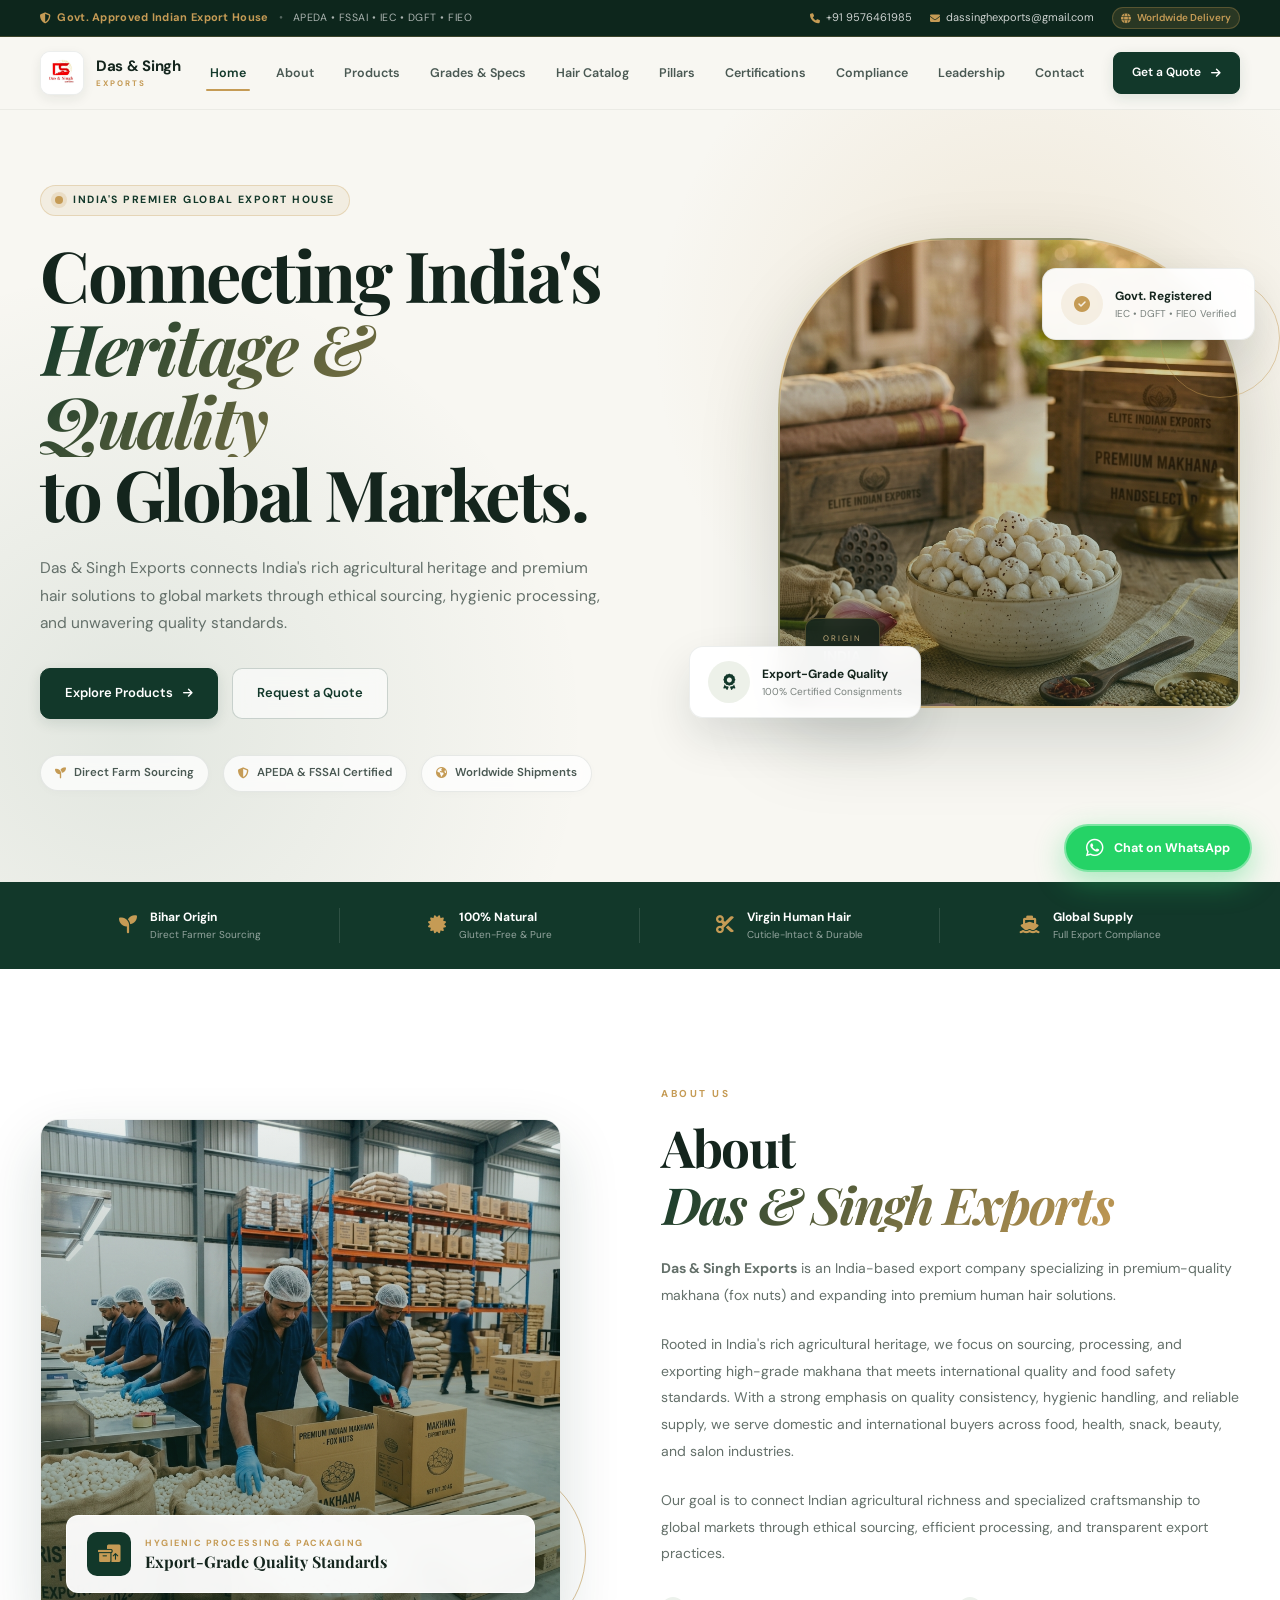
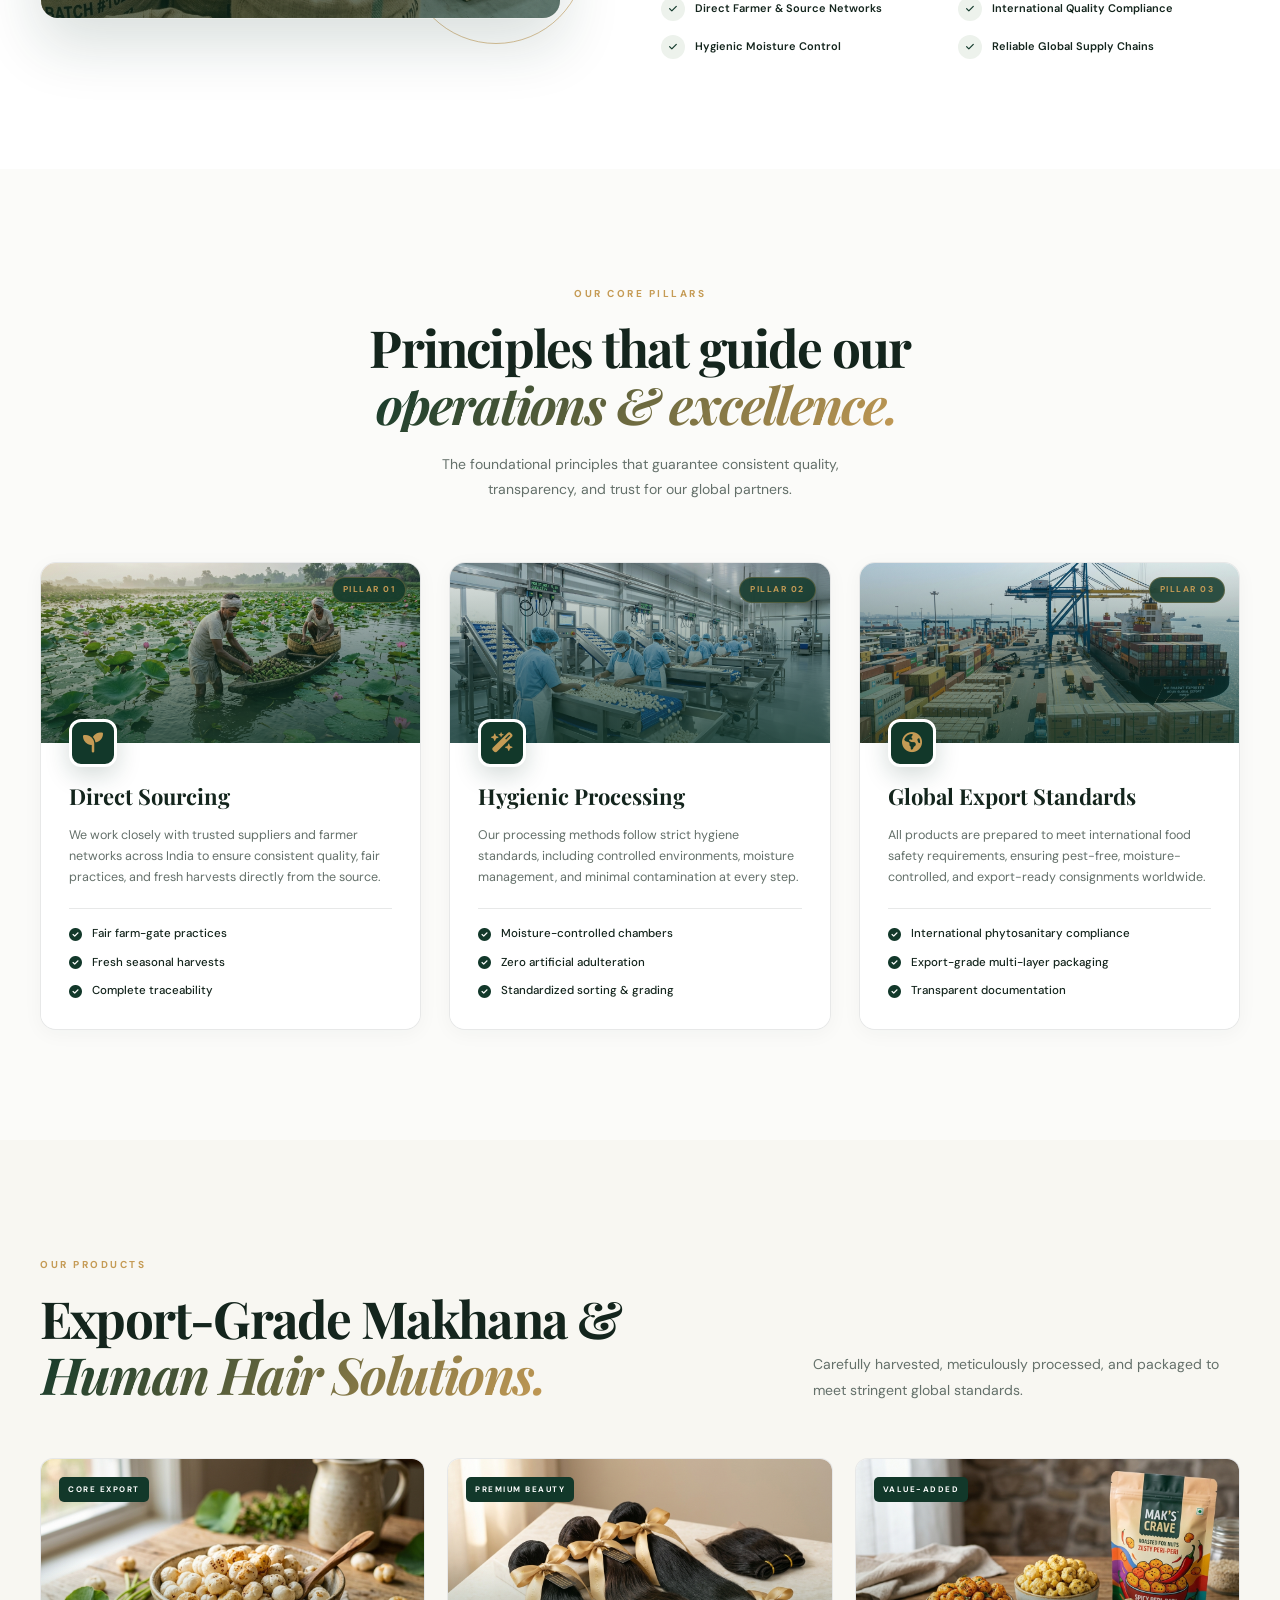
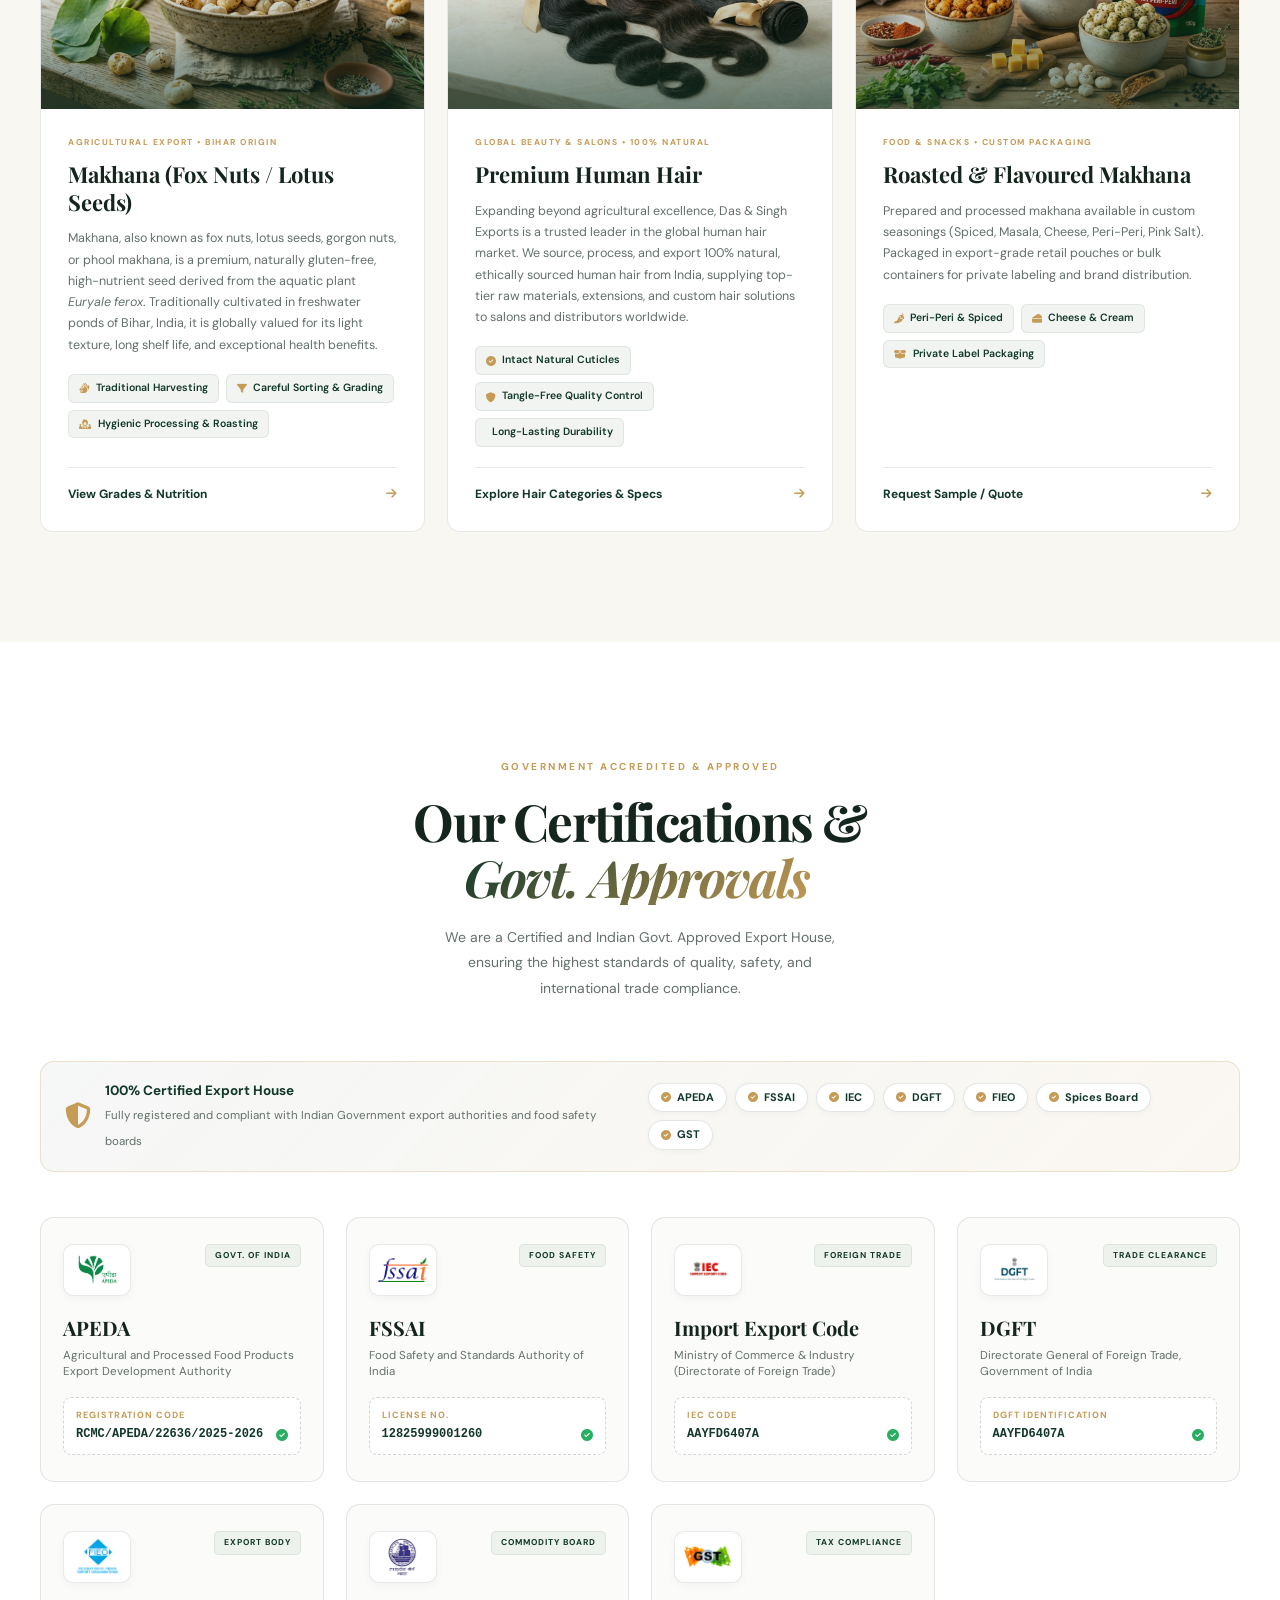
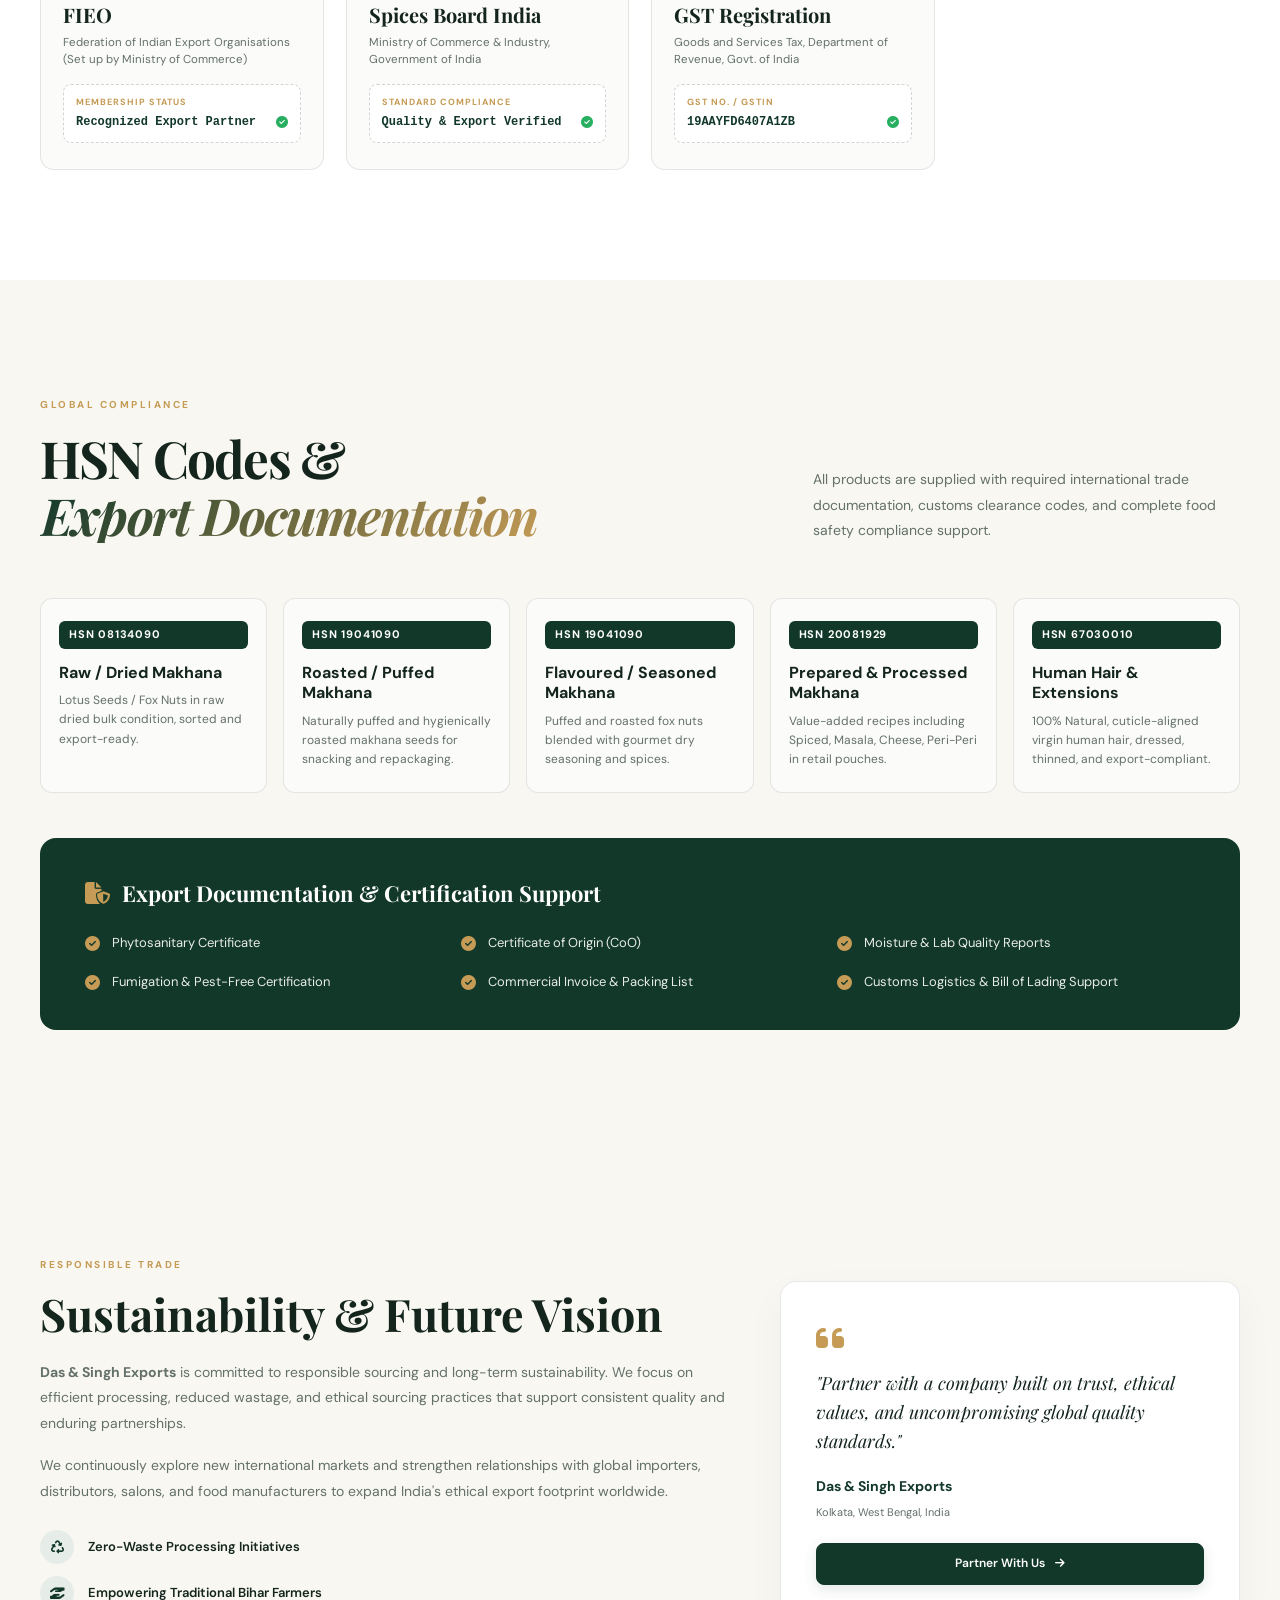
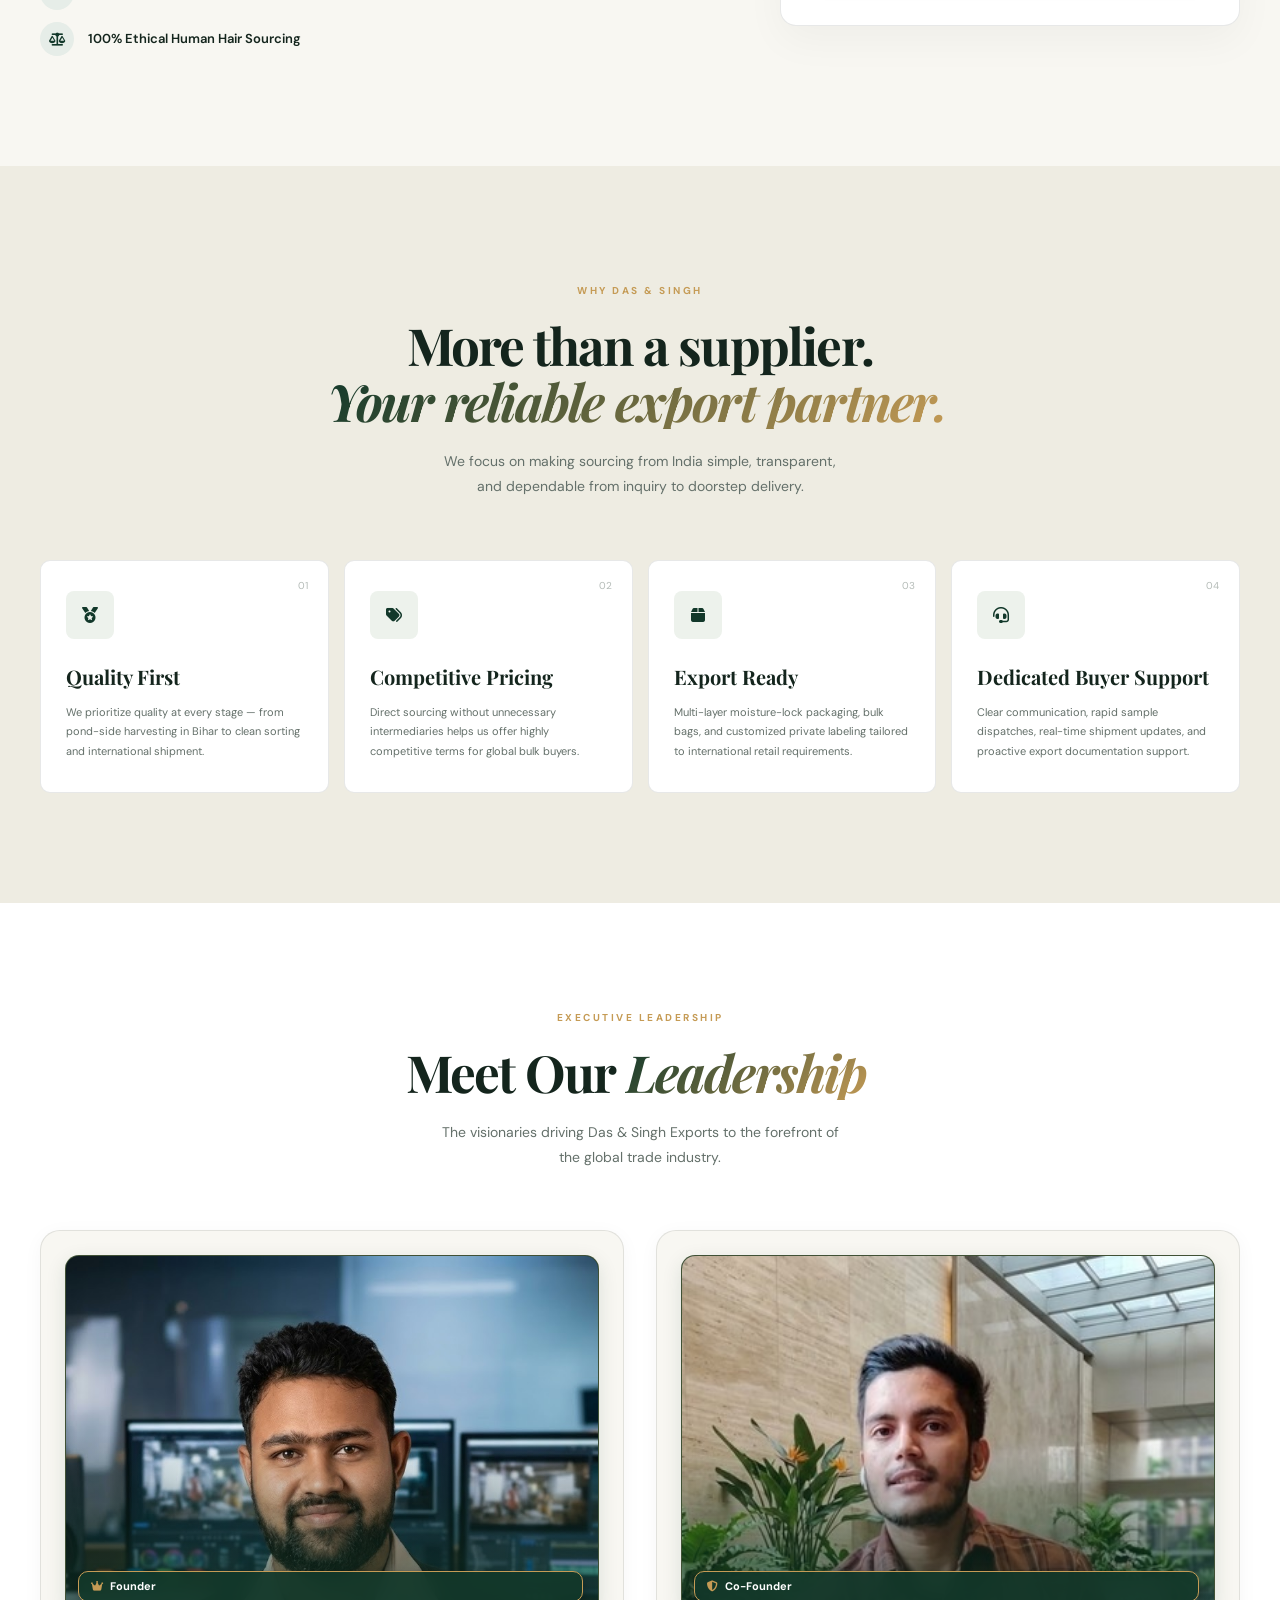
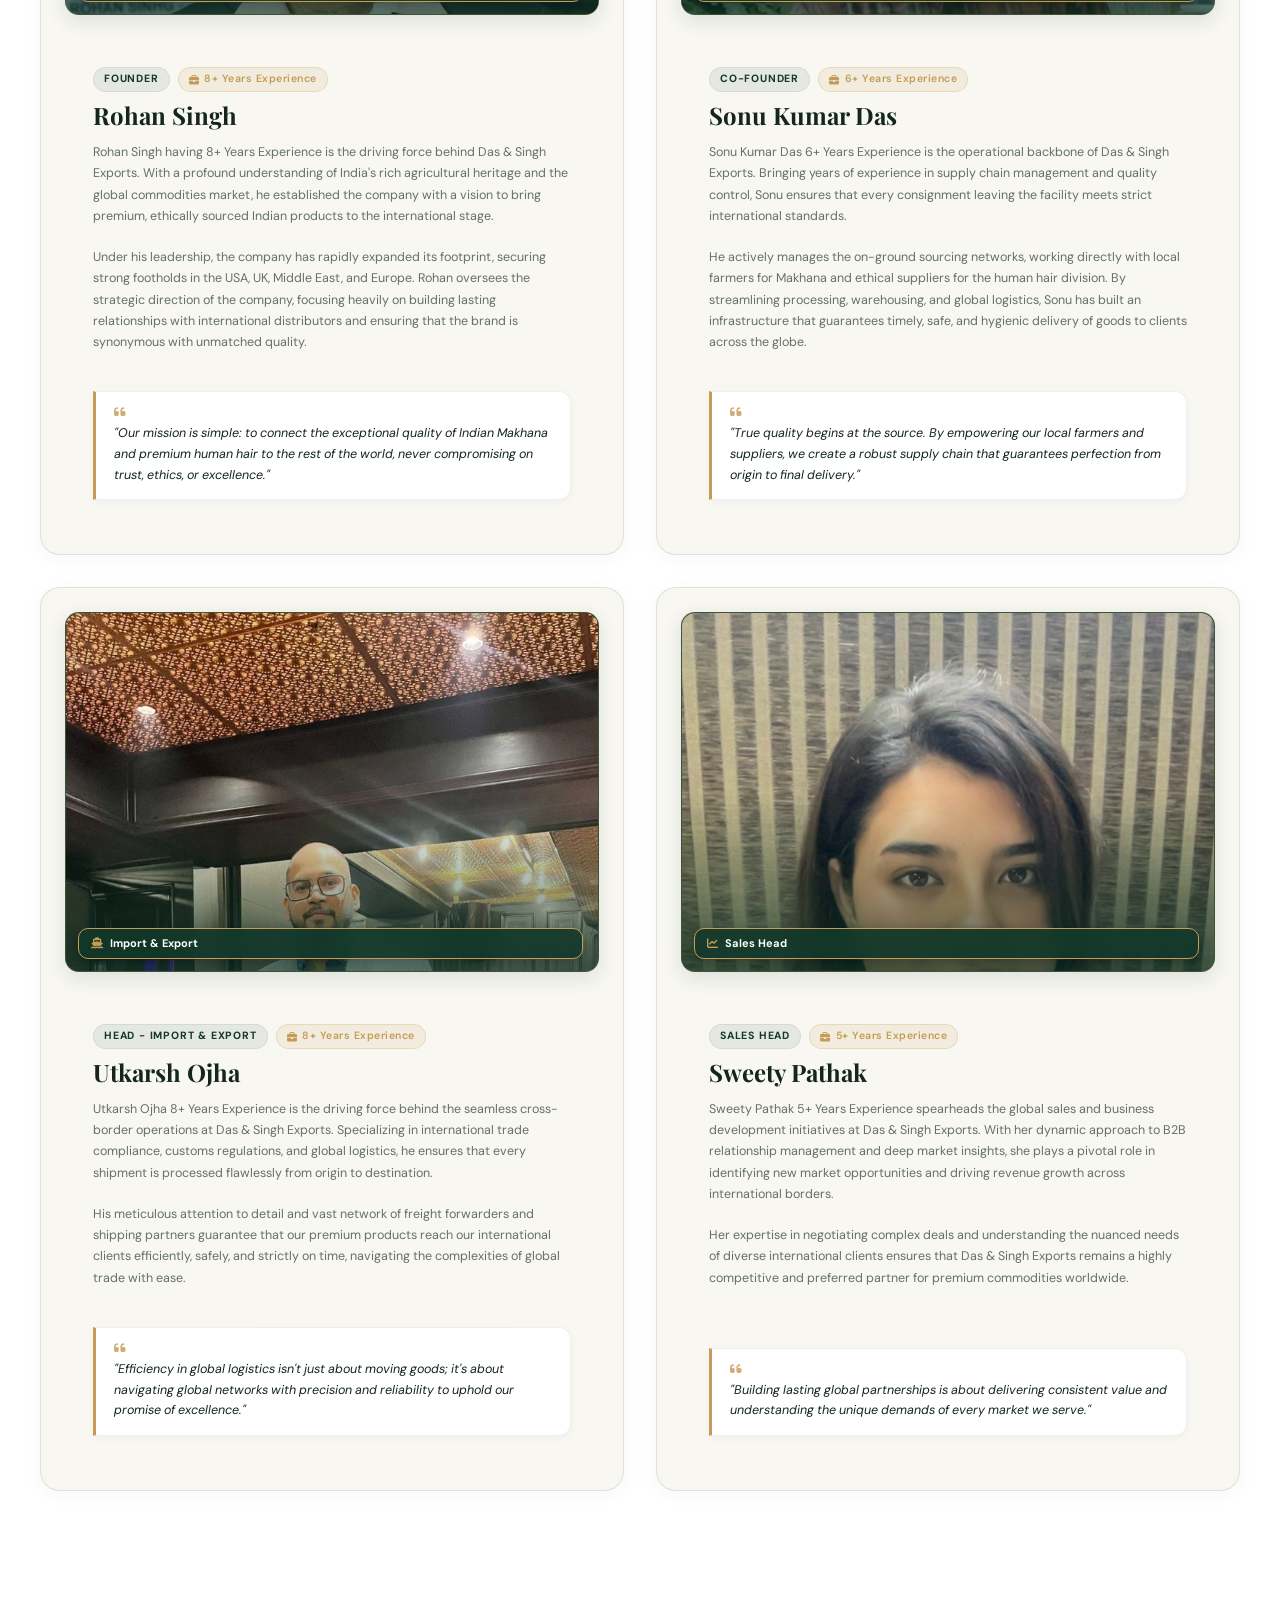
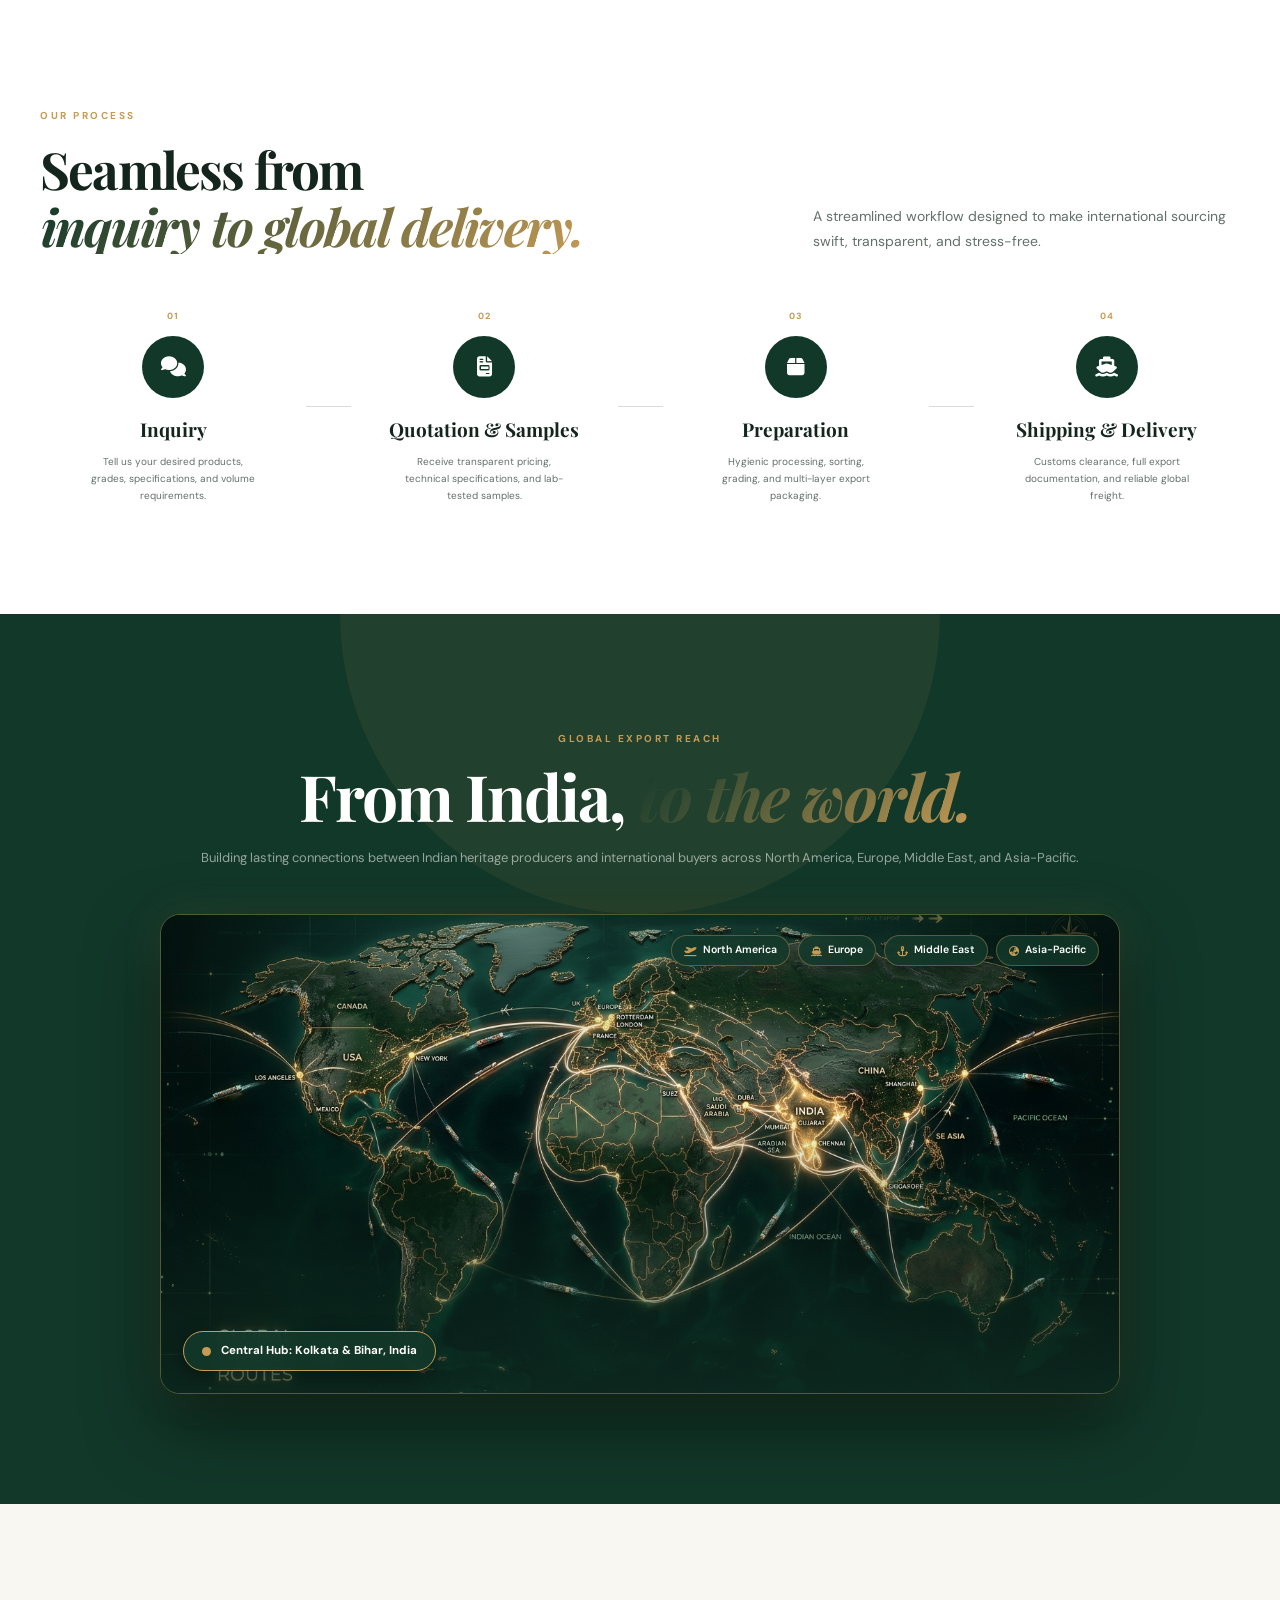
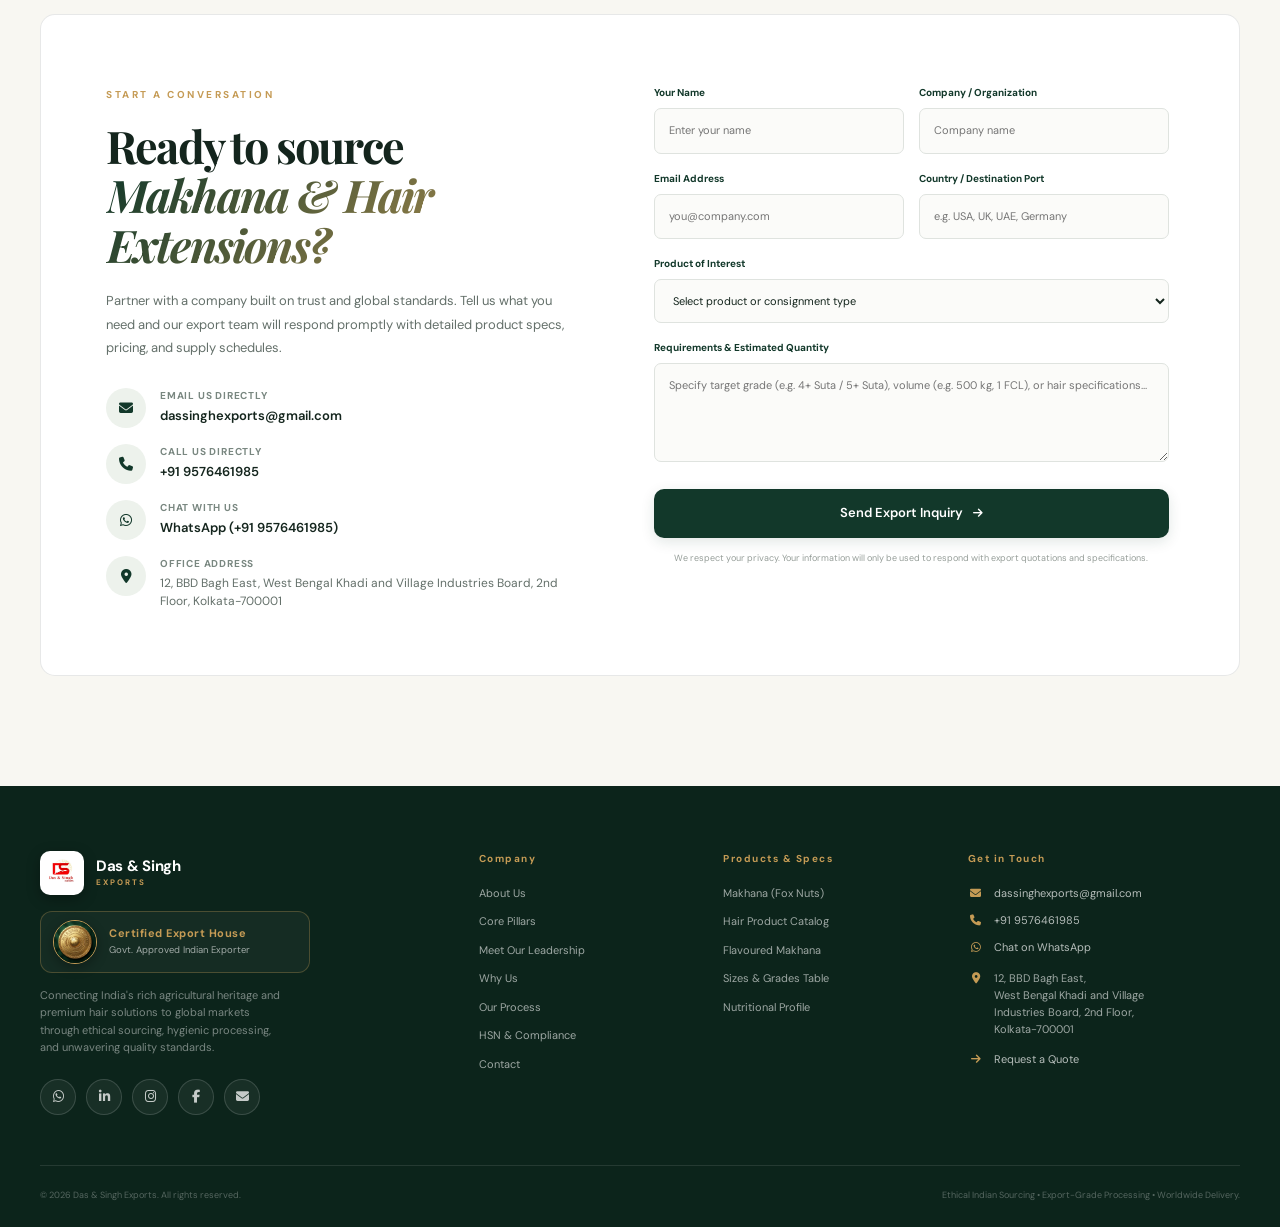
==== commit f5097250: "Bug Fixes" ====
--- a/index.html
+++ b/index.html
@@ -33,9 +33,49 @@
     <link rel="stylesheet"
           href="https://cdnjs.cloudflare.com/ajax/libs/font-awesome/6.5.2/css/all.min.css">
 
+    <link rel="canonical" href="https://dassinghexports.com/">
+    <link rel="apple-touch-icon" href="images/logo.png">
     <link rel="icon" type="image/png" href="images/logo.png">
 
     <link rel="stylesheet" href="style.css">
+
+    <!-- Schema.org Organization Structured Data for SEO -->
+    <script type="application/ld+json">
+    {
+      "@context": "https://schema.org",
+      "@type": "Organization",
+      "name": "Das & Singh Exports",
+      "url": "https://dassinghexports.com/",
+      "logo": "https://dassinghexports.com/images/logo.png",
+      "description": "Govt. Approved Indian Export House specializing in premium Phool Makhana (Fox Nuts / Lotus Seeds) and 100% natural Indian Human Hair.",
+      "telephone": "+919576461985",
+      "email": "dassinghexports@gmail.com",
+      "address": {
+        "@type": "PostalAddress",
+        "streetAddress": "12, BBD Bagh East, West Bengal Khadi and Village Industries Board, 2nd Floor",
+        "addressLocality": "Kolkata",
+        "postalCode": "700001",
+        "addressCountry": "IN"
+      },
+      "founder": [
+        {
+          "@type": "Person",
+          "name": "Rohan Singh",
+          "jobTitle": "Founder"
+        },
+        {
+          "@type": "Person",
+          "name": "Sonu Kumar Das",
+          "jobTitle": "Co-Founder"
+        }
+      ],
+      "sameAs": [
+        "https://www.linkedin.com/in/das-and-singh-exports-758973398/",
+        "https://www.instagram.com/dassinghexports",
+        "https://www.facebook.com/share/1EhcAVjhFJ/"
+      ]
+    }
+    </script>
 </head>
 
 <body>
--- a/style.css
+++ b/style.css
@@ -3329,6 +3329,24 @@
     margin: 0;
 }
 
+@media (max-width: 1100px) {
+    .hsn-grid {
+        grid-template-columns: repeat(3, 1fr);
+    }
+}
+
+@media (max-width: 768px) {
+    .hsn-grid {
+        grid-template-columns: repeat(2, 1fr);
+    }
+}
+
+@media (max-width: 480px) {
+    .hsn-grid {
+        grid-template-columns: 1fr;
+    }
+}
+
 .export-docs-box {
     background: #12382a;
     color: white;
@@ -3353,6 +3371,21 @@
     display: grid;
     grid-template-columns: repeat(3, 1fr);
     gap: 18px;
+}
+
+@media (max-width: 860px) {
+    .docs-list {
+        grid-template-columns: repeat(2, 1fr);
+    }
+}
+
+@media (max-width: 540px) {
+    .docs-list {
+        grid-template-columns: 1fr;
+    }
+    .export-docs-box {
+        padding: 28px 22px;
+    }
 }
 
 .doc-item {
@@ -3478,111 +3511,143 @@
 
 
 /* =========================================
-   RESPONSIVE
+   RESPONSIVE DESIGN SYSTEM (LAPTOP & MOBILE)
 ========================================= */
 
-@media (max-width: 1050px) {
+/* Global Overflow Protection */
+html, body {
+    overflow-x: hidden;
+    max-width: 100%;
+}
+
+/* 1. Large Laptops & Desktops (1200px+) */
+@media (min-width: 1200px) {
+    .container {
+        width: min(100% - 60px, 1200px);
+    }
+}
+
+/* 2. Standard Laptops & Tablets (1024px - 1199px) */
+@media (max-width: 1199px) {
+    .container {
+        width: min(100% - 40px, 1050px);
+    }
 
     .nav-menu {
-        gap: 15px;
+        gap: 16px;
+    }
+
+    .nav-menu a {
+        font-size: 12px;
     }
 
     .hero-grid {
         gap: 40px;
     }
 
-    .pillars-grid {
-        grid-template-columns: 1fr;
-    }
-
-    .nutrition-grid {
-        grid-template-columns: repeat(3, 1fr);
-    }
-
-    .hsn-grid {
-        grid-template-columns: repeat(2, 1fr);
-    }
-
-    .docs-list {
-        grid-template-columns: repeat(2, 1fr);
-    }
-
-    .sustainability-box {
-        grid-template-columns: 1fr;
-    }
-
-    .characteristics-container {
-        grid-template-columns: 1fr;
-    }
-
-    .characteristics-visual,
-    .char-image-wrapper {
-        height: 300px;
-        min-height: 300px;
-    }
-
-    .features-grid {
-        grid-template-columns: 1fr 1fr;
-    }
-
     .about-grid {
         gap: 50px;
     }
 
-    .quote-box {
-        gap: 40px;
-        padding: 45px;
-    }
-
-}
-
-
-@media (max-width: 800px) {
+    .leadership-grid {
+        grid-template-columns: repeat(2, 1fr);
+        gap: 24px;
+    }
+
+    .leader-card {
+        grid-template-columns: 200px 1fr;
+    }
+
+    .hair-categories-grid {
+        grid-template-columns: repeat(3, 1fr);
+        gap: 20px;
+    }
+}
+
+/* 3. Tablets & Small Laptops (769px - 1024px) */
+@media (max-width: 1024px) {
+    body {
+        padding-top: 90px;
+    }
 
     .topbar-codes,
     .topbar-shipping-badge {
         display: none;
     }
 
-    .container {
-        width: min(100% - 30px, 600px);
-    }
-
     .desktop-quote {
         display: none;
     }
 
     .menu-btn {
-        display: block;
-        width: 42px;
-        height: 42px;
+        display: flex;
+        align-items: center;
+        justify-content: center;
+        width: 44px;
+        height: 44px;
         border: 1px solid var(--border);
-        background: white;
-        border-radius: 8px;
+        background: #ffffff;
+        border-radius: 10px;
         color: var(--green);
+        font-size: 18px;
+        cursor: pointer;
+        transition: all 0.25s ease;
+    }
+
+    .menu-btn:hover {
+        background: var(--green);
+        color: #ffffff;
+        border-color: var(--green);
     }
 
     .nav-menu {
         position: absolute;
-        top: 75px;
+        top: calc(100% + 10px);
         left: 15px;
         right: 15px;
         display: none;
         flex-direction: column;
         align-items: stretch;
-        gap: 0;
-        background: white;
-        padding: 12px;
-        border-radius: 12px;
-        box-shadow: 0 20px 50px rgba(0,0,0,0.12);
+        gap: 2px;
+        background: rgba(255, 255, 255, 0.98);
+        backdrop-filter: blur(14px);
+        -webkit-backdrop-filter: blur(14px);
+        padding: 14px;
+        border-radius: 16px;
+        border: 1px solid rgba(18, 56, 42, 0.12);
+        box-shadow: 0 25px 60px rgba(0, 0, 0, 0.18);
+        z-index: 1001;
     }
 
     .nav-menu.open {
         display: flex;
+        animation: menuFadeIn 0.3s cubic-bezier(0.16, 1, 0.3, 1);
+    }
+
+    @keyframes menuFadeIn {
+        from {
+            opacity: 0;
+            transform: translateY(-10px);
+        }
+        to {
+            opacity: 1;
+            transform: translateY(0);
+        }
     }
 
     .nav-menu a {
-        padding: 13px;
+        padding: 12px 16px;
+        font-size: 14px;
+        font-weight: 600;
+        color: var(--dark);
+        border-radius: 8px;
+        transition: all 0.2s ease;
+    }
+
+    .nav-menu a:hover,
+    .nav-menu a.active {
+        background: #edf2ec;
+        color: var(--green);
     }
 
     .nav-menu a.active::after {
@@ -3590,272 +3655,212 @@
     }
 
     .mobile-quote {
-        display: flex;
+        display: flex !important;
+        align-items: center;
         justify-content: center;
-        background: var(--green);
-        color: white !important;
-        border-radius: 7px;
-        margin-top: 5px;
-    }
-
-    .hero {
-        min-height: auto;
-        padding: 130px 0 70px;
+        background: var(--green) !important;
+        color: #ffffff !important;
+        font-weight: 700;
+        border-radius: 10px;
+        padding: 14px !important;
+        margin-top: 8px;
     }
 
     .hero-grid {
         grid-template-columns: 1fr;
-    }
-
-    .hero h1 {
-        font-size: 46px;
+        gap: 40px;
     }
 
     .hero-visual {
         height: 440px;
-        margin-top: 20px;
+        max-width: 600px;
+        margin: 0 auto;
+    }
+
+    .pillars-grid {
+        grid-template-columns: 1fr;
+        gap: 24px;
+    }
+
+    .nutrition-grid {
+        grid-template-columns: repeat(3, 1fr);
+        gap: 14px;
+    }
+
+    .hair-categories-grid {
+        grid-template-columns: repeat(2, 1fr);
+        gap: 20px;
+    }
+
+    .leadership-grid {
+        grid-template-columns: 1fr;
+        gap: 26px;
+    }
+
+    .leader-card {
+        grid-template-columns: 220px 1fr;
+    }
+
+    .sustainability-box {
+        grid-template-columns: 1fr;
+        gap: 35px;
+    }
+
+    .features-grid {
+        grid-template-columns: repeat(2, 1fr);
+    }
+
+    .about-grid {
+        grid-template-columns: 1fr;
+        gap: 40px;
+    }
+
+    .about-visual {
+        height: 380px;
+    }
+
+    .quote-box {
+        grid-template-columns: 1fr;
+        gap: 35px;
+        padding: 40px;
+    }
+
+    .footer-main {
+        grid-template-columns: 1fr 1fr;
+        gap: 40px;
+    }
+}
+
+/* 4. Mobile Phones & Phablets (< 768px) */
+@media (max-width: 768px) {
+    body {
+        padding-top: 85px;
+    }
+
+    .section {
+        padding: 65px 0;
+    }
+
+    .container {
+        width: min(100% - 30px, 560px);
+    }
+
+    .topbar-container {
+        font-size: 10.5px;
+    }
+
+    .hero {
+        padding: 40px 0 50px;
+        min-height: auto;
+    }
+
+    .hero h1 {
+        font-size: clamp(34px, 8vw, 44px);
+        letter-spacing: -1.2px;
+        line-height: 1.1;
+    }
+
+    .hero-buttons {
+        flex-direction: column;
+        width: 100%;
+    }
+
+    .hero-buttons .btn {
+        width: 100%;
+        justify-content: center;
+    }
+
+    .hero-visual {
+        height: 380px;
+        width: 100%;
     }
 
     .main-image {
-        width: 85%;
-        height: 400px;
+        width: 100%;
+        height: 340px;
+        border-radius: 120px 120px 16px 16px;
     }
 
     .stats-grid {
         grid-template-columns: 1fr 1fr;
-        gap: 25px 0;
+        gap: 20px 0;
+        padding: 30px 15px;
     }
 
     .stat:nth-child(2) {
         border-right: none;
     }
 
-    .section {
-        padding: 80px 0;
-    }
-
-    .section-heading {
-        grid-template-columns: 1fr;
-        gap: 20px;
+    .stat-number {
+        font-size: 28px;
     }
 
     .products-grid {
         grid-template-columns: 1fr;
-    }
-
-    .about-grid {
+        gap: 30px;
+    }
+
+    .product-card {
+        padding: 24px 20px;
+    }
+
+    .product-image {
+        height: 220px;
+    }
+
+    .hair-categories-grid {
         grid-template-columns: 1fr;
-    }
-
-    .about-visual {
-        height: 400px;
-    }
-
-    .characteristics-container {
+        gap: 22px;
+    }
+
+    .hair-cat-img-wrapper {
+        height: 200px;
+    }
+
+    .leader-card {
         grid-template-columns: 1fr;
-    }
-
-    .characteristics-visual,
-    .char-image-wrapper {
-        height: 260px;
-        min-height: 260px;
-    }
-
-    .characteristics-grid {
+        border-radius: 16px;
+    }
+
+    .leader-visual {
+        height: 280px;
+        min-height: 280px;
+    }
+
+    .leader-content {
+        padding: 24px 20px;
+    }
+
+    .nutrition-grid {
+        grid-template-columns: repeat(2, 1fr);
+        gap: 12px;
+    }
+
+    .hsn-grid {
         grid-template-columns: 1fr;
-    }
-
-    .grades-block,
-    .nutrition-block {
-        padding: 30px 20px;
-    }
-
-    .export-docs-box {
-        padding: 30px 24px;
+        gap: 14px;
     }
 
     .docs-list {
         grid-template-columns: 1fr;
-    }
-
-    .process-grid {
+        gap: 14px;
+    }
+
+    .certifications-grid {
         grid-template-columns: 1fr;
-        gap: 30px;
-    }
-
-    .process-line {
-        display: none;
-    }
-
-    .quote-box {
-        grid-template-columns: 1fr;
+        gap: 16px;
     }
 
     .cert-trust-banner {
         flex-direction: column;
         align-items: flex-start;
         gap: 15px;
-    }
-
-    .certifications-grid {
-        grid-template-columns: 1fr 1fr;
+        padding: 16px 18px;
     }
 
     .global-map-card {
-        height: 360px;
-    }
-
-    .leadership-grid {
-        grid-template-columns: 1fr;
-        gap: 28px;
-    }
-
-    .footer-main {
-        grid-template-columns: 1fr 1fr;
-    }
-
-}
-
-
-@media (max-width: 768px) {
-
-    .leader-card {
-        padding: 20px;
-    }
-
-    .leader-visual {
-        height: 250px;
-    }
-
-}
-
-
-@media (max-width: 500px) {
-
-    .topbar {
-        padding: 6px 0;
-    }
-
-    .topbar-container {
-        flex-direction: column;
-        gap: 3px;
-        text-align: center;
-    }
-
-    .topbar-left,
-    .topbar-right {
-        justify-content: center;
-        gap: 10px;
-    }
-
-    .topbar-divider {
-        display: none;
-    }
-
-    .hero h1 {
-        font-size: 38px;
-        letter-spacing: -1.5px;
-    }
-
-    .hero-trust {
-        flex-wrap: wrap;
-        gap: 12px;
-    }
-
-    .hero-visual {
-        height: 360px;
-    }
-
-    .main-image {
-        height: 330px;
-    }
-
-    .floating-card {
-        left: 0;
-        bottom: 0;
-    }
-
-    .about-visual {
-        height: 320px;
-    }
-
-    .about-badge-card {
-        bottom: 15px;
-        left: 15px;
-        right: 15px;
-        padding: 12px 14px;
-        gap: 10px;
-    }
-
-    .about-badge-icon {
-        width: 36px;
-        height: 36px;
-        font-size: 14px;
-    }
-
-    .about-badge-card strong {
-        font-size: 13px;
-    }
-
-    .characteristics-visual,
-    .char-image-wrapper {
-        height: 200px;
-        min-height: 200px;
-    }
-
-    .char-img-badge {
-        display: none;
-    }
-
-    .stats-grid {
-        grid-template-columns: 1fr;
-    }
-
-    .stat {
-        border-right: none;
-        justify-content: flex-start;
-        padding-left: 20px;
-    }
-
-    .nutrition-grid {
-        grid-template-columns: repeat(2, 1fr);
-    }
-
-    .hsn-grid {
-        grid-template-columns: 1fr;
-    }
-
-    .features-grid {
-        grid-template-columns: 1fr;
-    }
-
-    .certifications-grid {
-        grid-template-columns: 1fr;
-    }
-
-    .global-map-card {
-        height: 250px;
-        margin-top: 30px;
-    }
-
-    .region-pill {
-        font-size: 8.5px;
-        padding: 4px 8px;
-    }
-
-    .global-origin-badge {
-        font-size: 9px;
-        padding: 5px 10px;
-        bottom: 10px;
-        left: 10px;
-    }
-
-    .about-points {
-        grid-template-columns: 1fr;
-    }
-
-    .quote-box {
-        padding: 30px 20px;
+        height: 280px;
+        margin-top: 25px;
     }
 
     .form-row {
@@ -3863,15 +3868,14 @@
         gap: 0;
     }
 
-    .grades-block,
-    .nutrition-block {
-        padding: 24px 14px;
-        border-radius: 14px;
-        margin-bottom: 25px;
-    }
-
-    .block-header h3 {
-        font-size: 22px;
+    /* Prevent auto-zoom on iOS inputs */
+    input, select, textarea {
+        font-size: 16px !important;
+    }
+
+    .quote-box {
+        padding: 28px 20px;
+        border-radius: 16px;
     }
 
     .footer-main {
@@ -3879,22 +3883,82 @@
         gap: 35px;
     }
 
-    .leader-card {
-        padding: 16px;
-    }
-
-    .leader-visual {
-        height: 220px;
-        margin-bottom: 16px;
-    }
-
-    .leader-name {
-        font-size: 20px;
-    }
-
     .footer-bottom {
         flex-direction: column;
+        text-align: center;
         gap: 8px;
     }
 
+    /* Floating action buttons on mobile */
+    .floating-whatsapp {
+        bottom: 18px;
+        right: 18px;
+        padding: 12px;
+        border-radius: 50%;
+        width: 48px;
+        height: 48px;
+        justify-content: center;
+    }
+
+    .floating-wa-text {
+        display: none;
+    }
+
+    .scroll-top-btn {
+        bottom: 74px;
+        right: 18px;
+        width: 42px;
+        height: 42px;
+        font-size: 14px;
+    }
+}
+
+/* 5. Small Mobile Phones (< 480px) */
+@media (max-width: 480px) {
+    .topbar {
+        padding: 6px 0;
+    }
+
+    .topbar-container {
+        flex-direction: column;
+        gap: 4px;
+        text-align: center;
+    }
+
+    .topbar-left, .topbar-right {
+        justify-content: center;
+        gap: 8px;
+    }
+
+    .topbar-divider {
+        display: none;
+    }
+
+    .stats-grid {
+        grid-template-columns: 1fr;
+    }
+
+    .stat {
+        border-right: none;
+        border-bottom: 1px solid rgba(255, 255, 255, 0.1);
+        padding: 12px 0;
+    }
+
+    .stat:last-child {
+        border-bottom: none;
+    }
+
+    .features-grid {
+        grid-template-columns: 1fr;
+    }
+
+    .grades-block,
+    .nutrition-block {
+        padding: 24px 16px;
+        border-radius: 14px;
+    }
+
+    .export-docs-box {
+        padding: 24px 18px;
+    }
 }
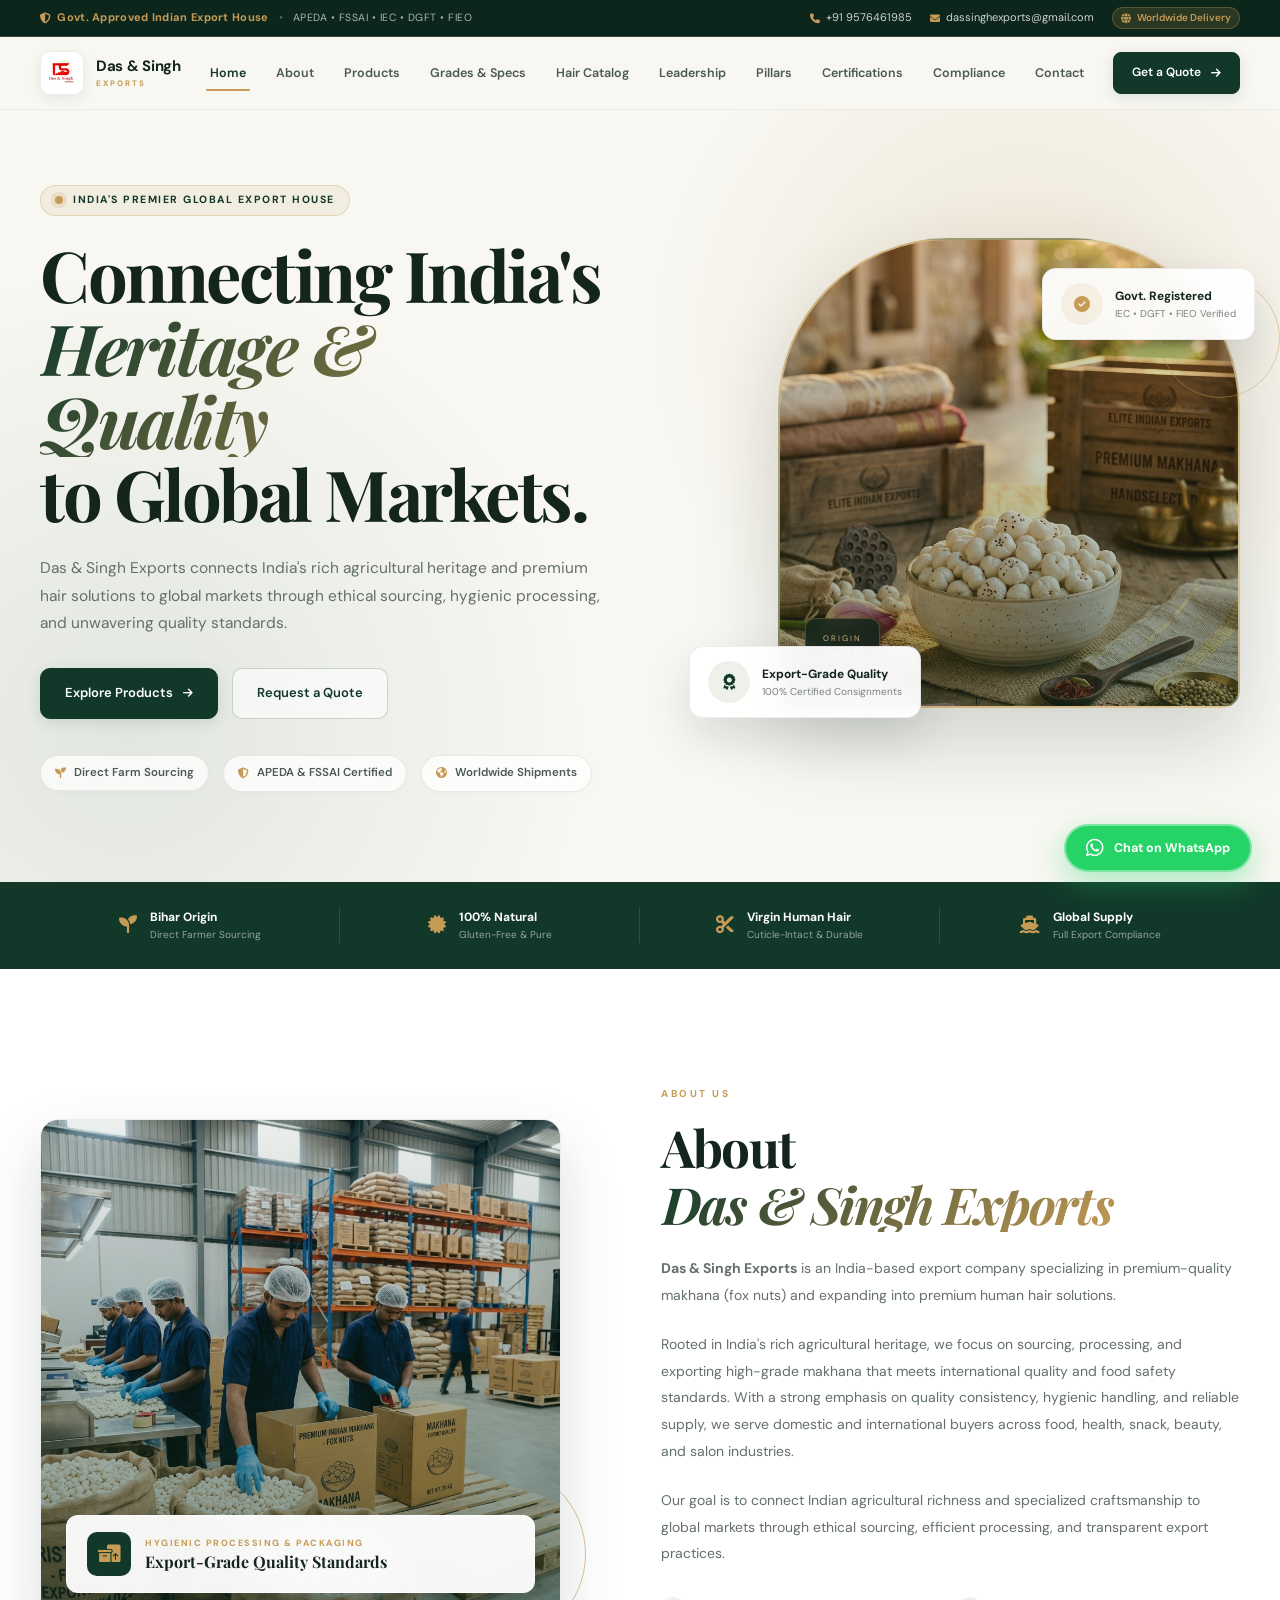
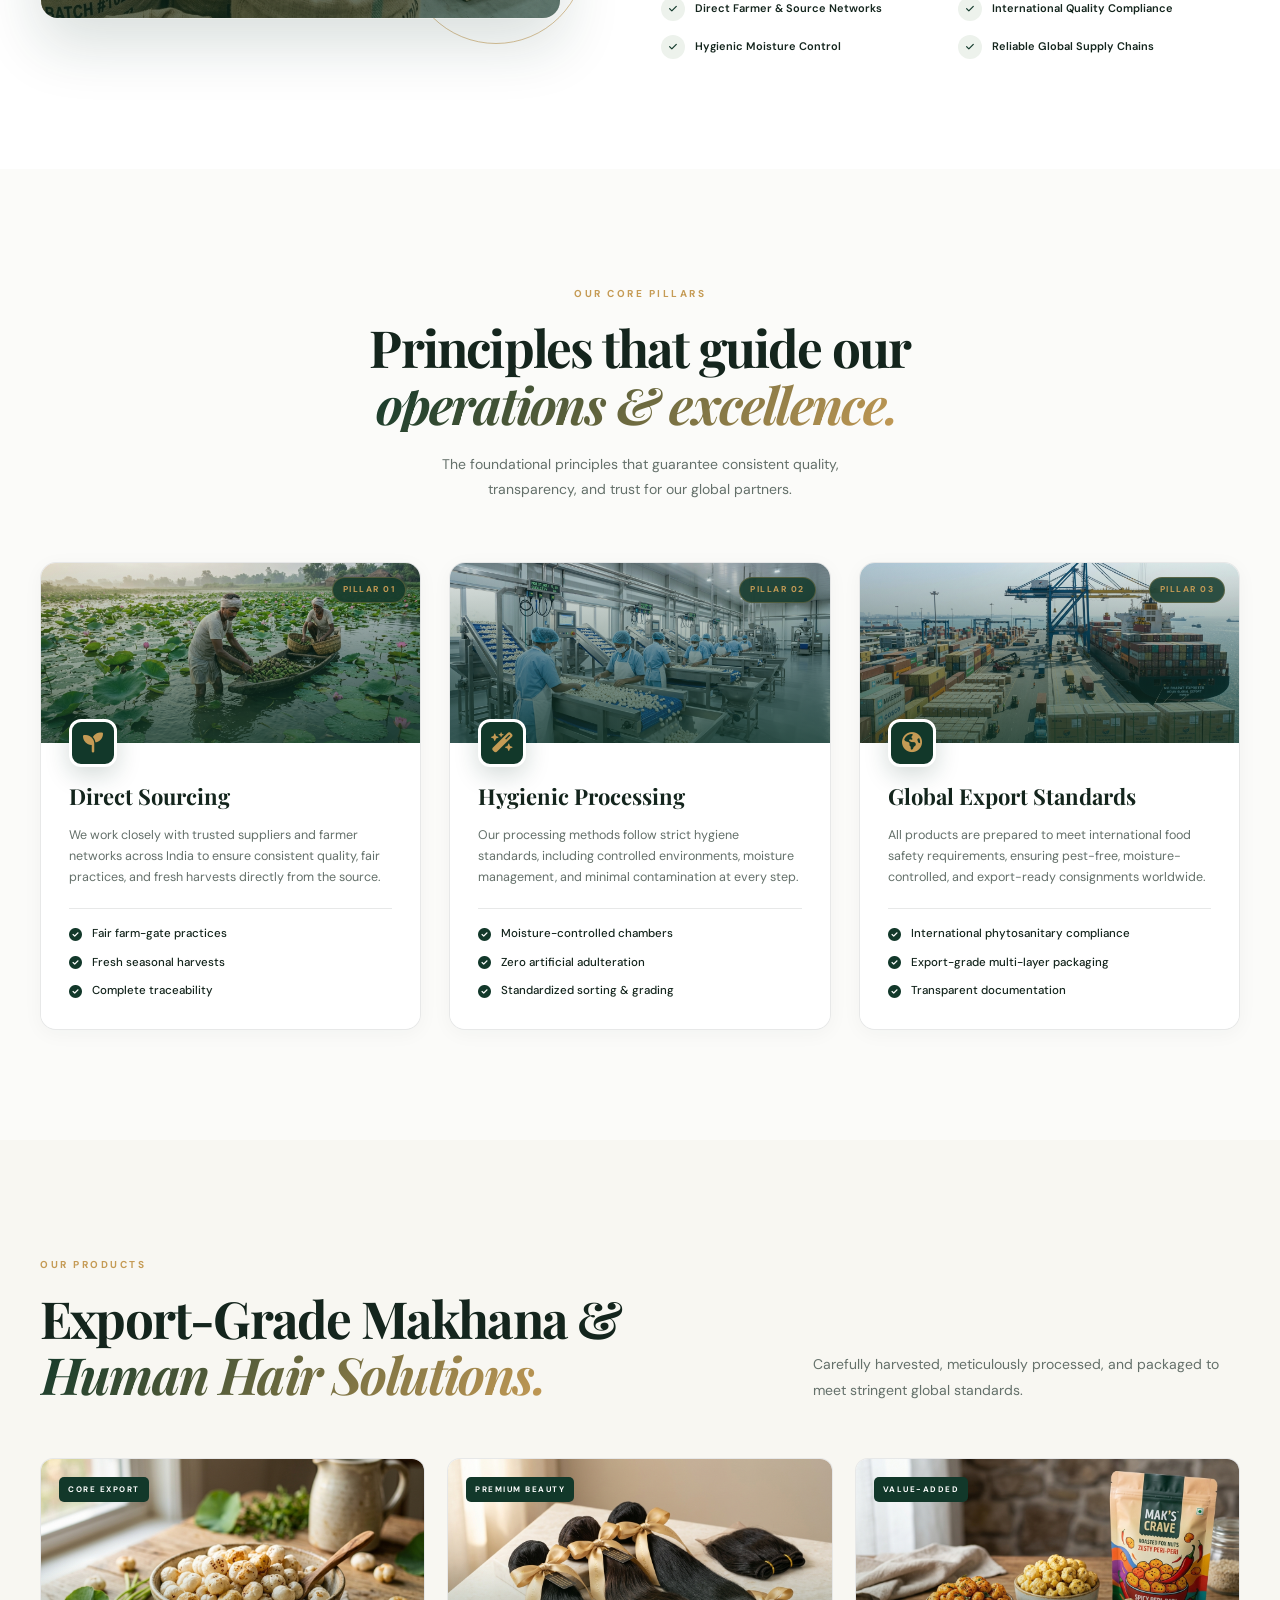
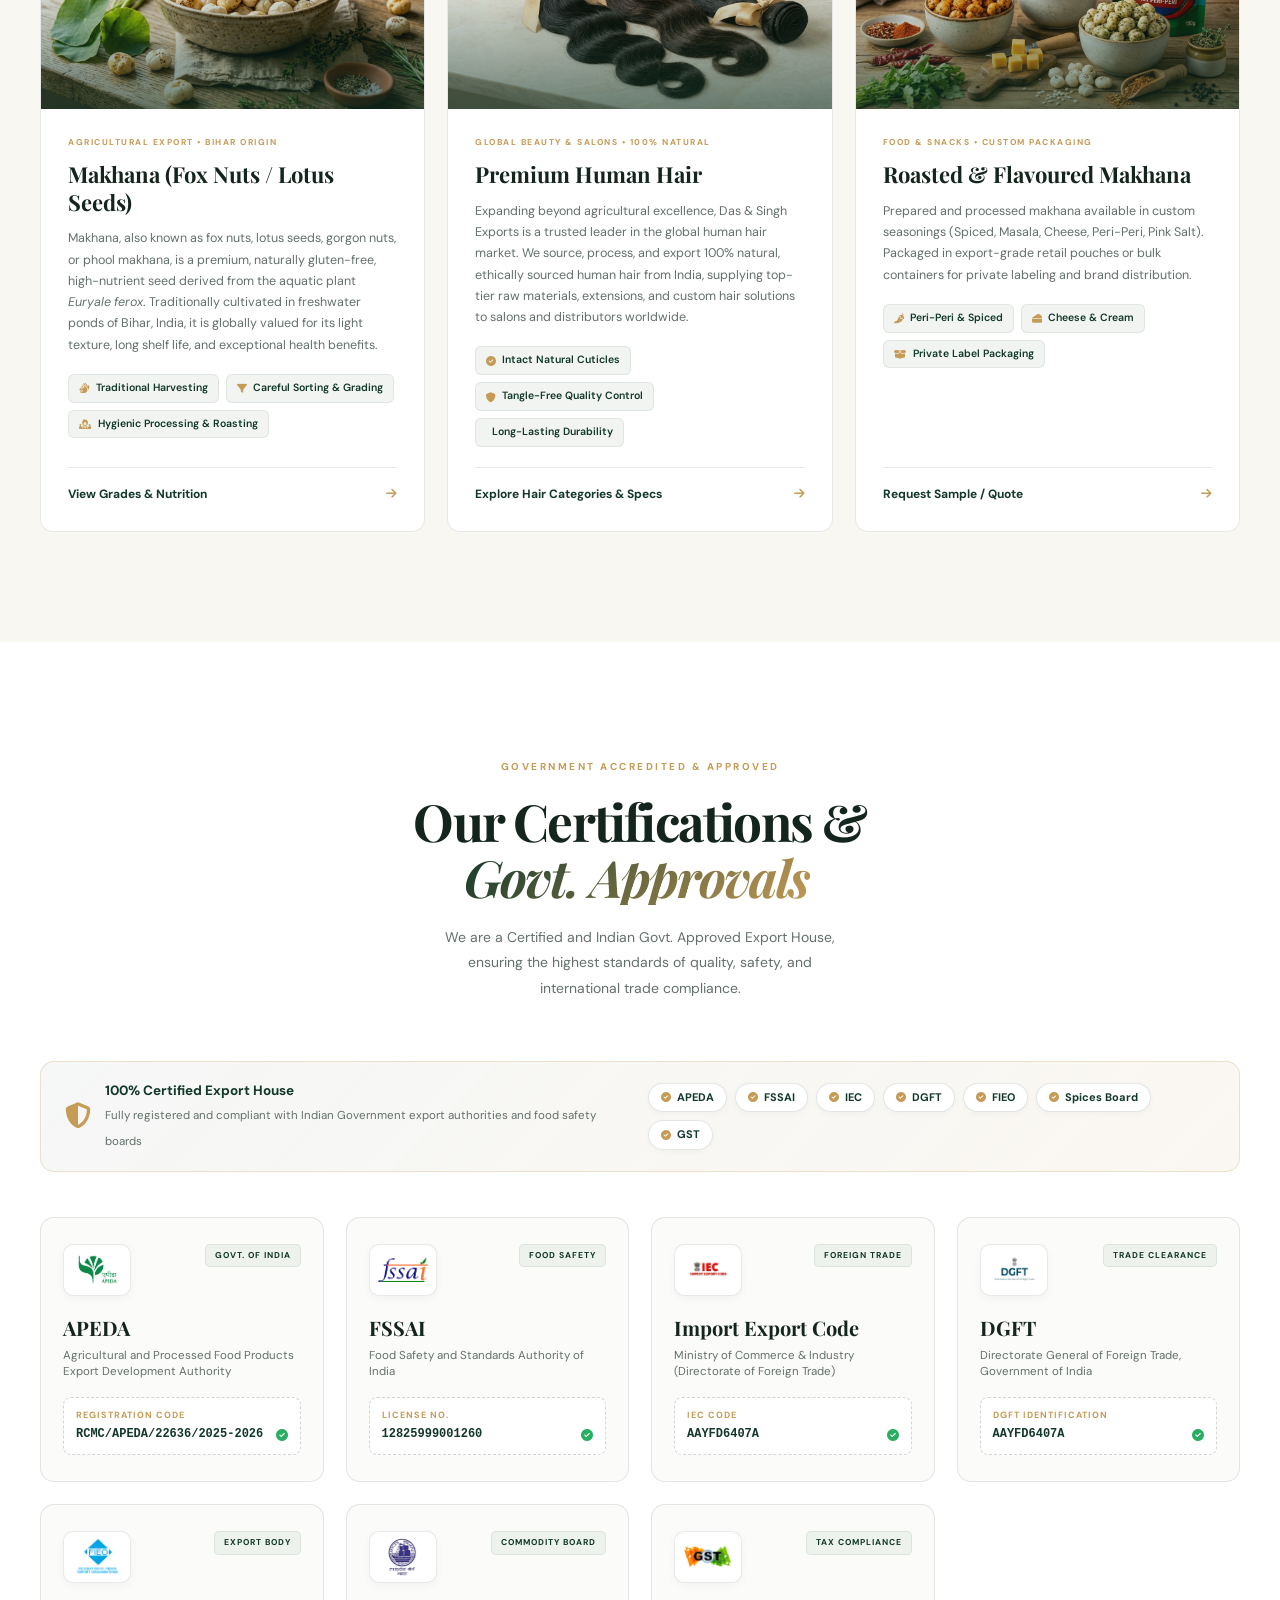
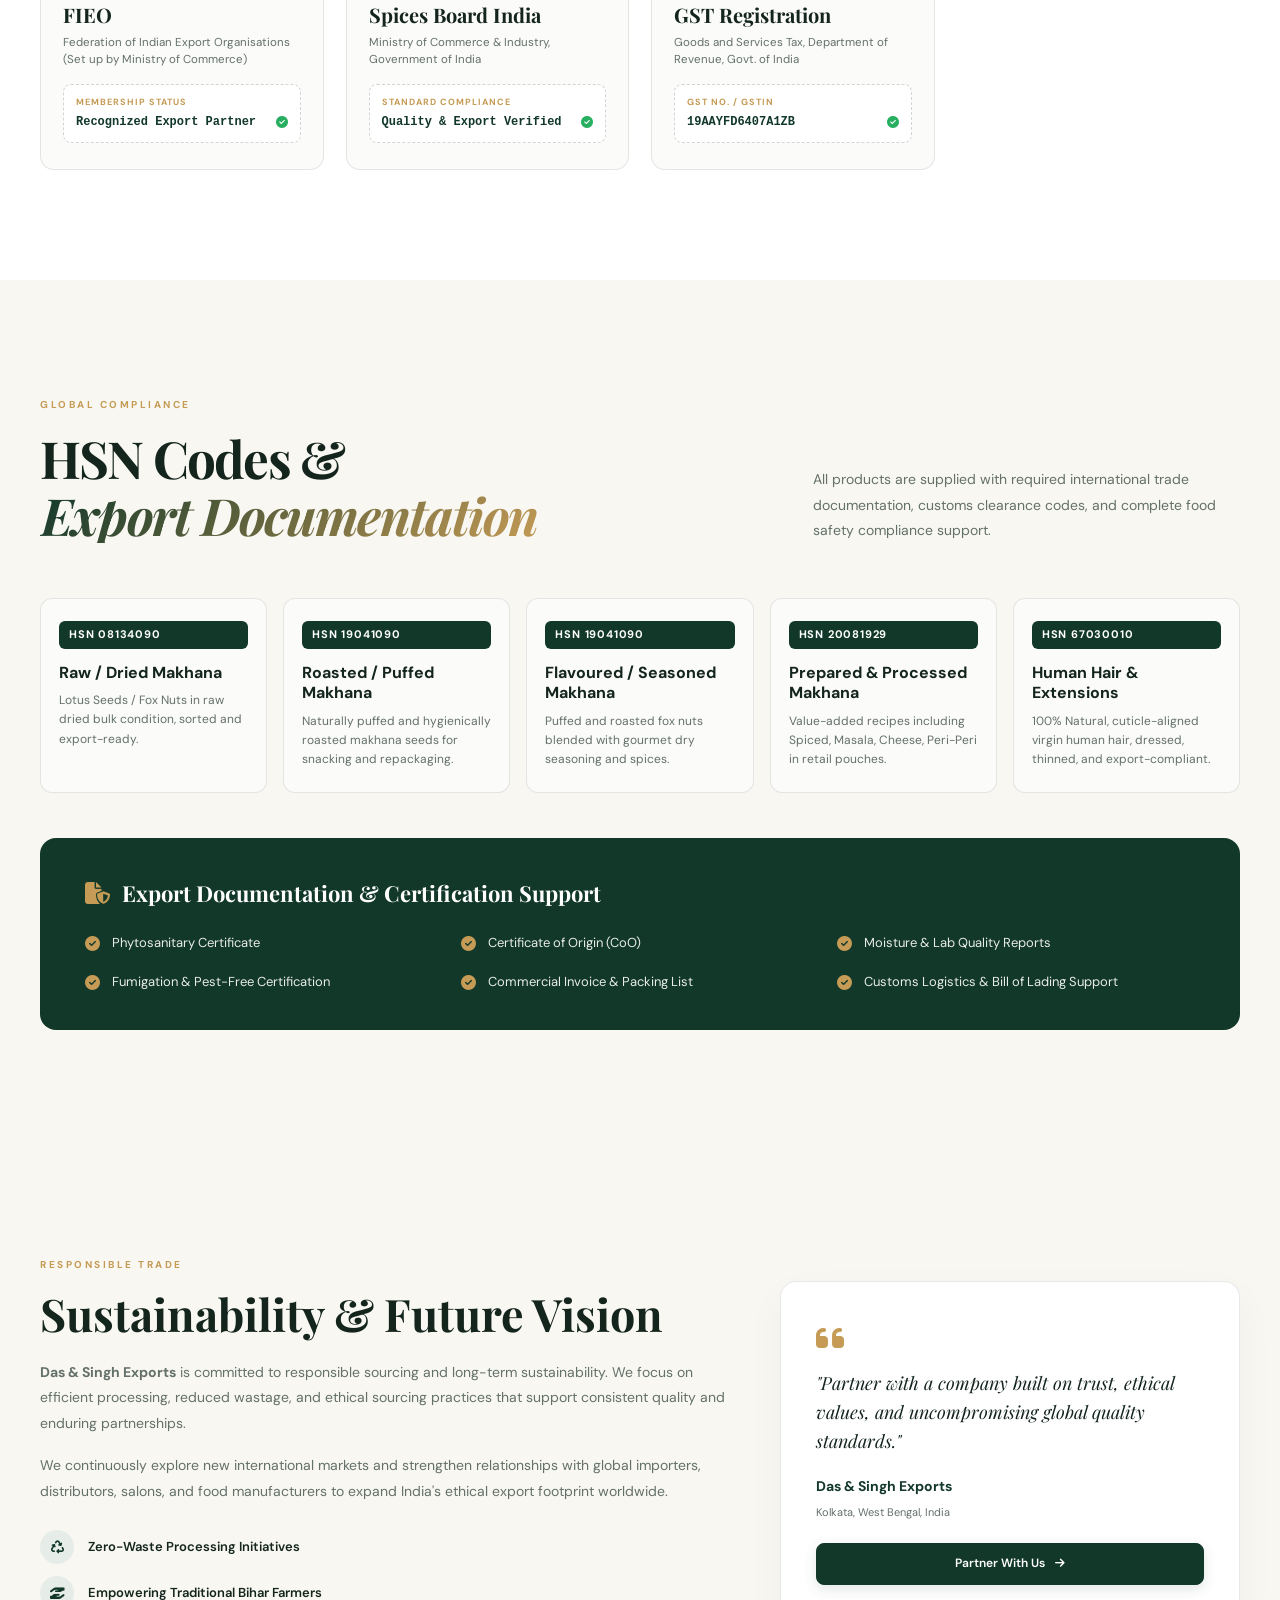
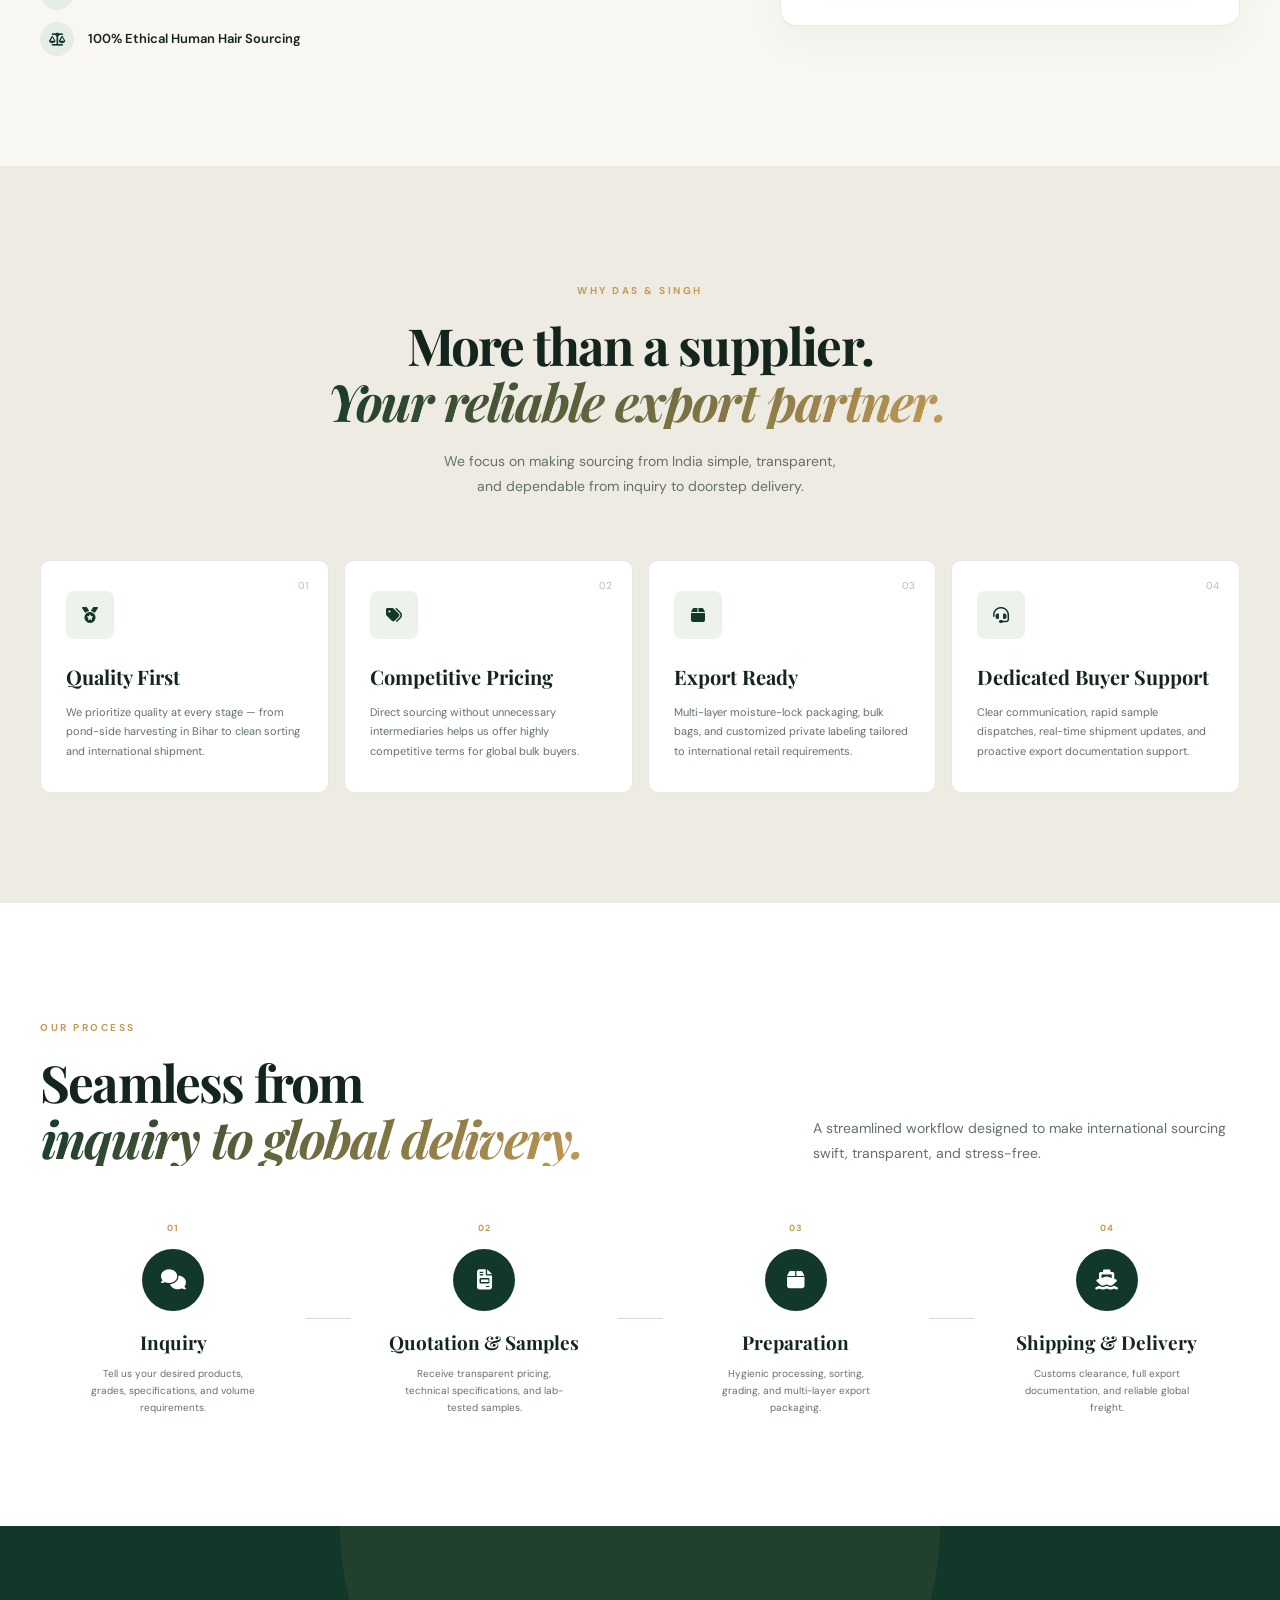
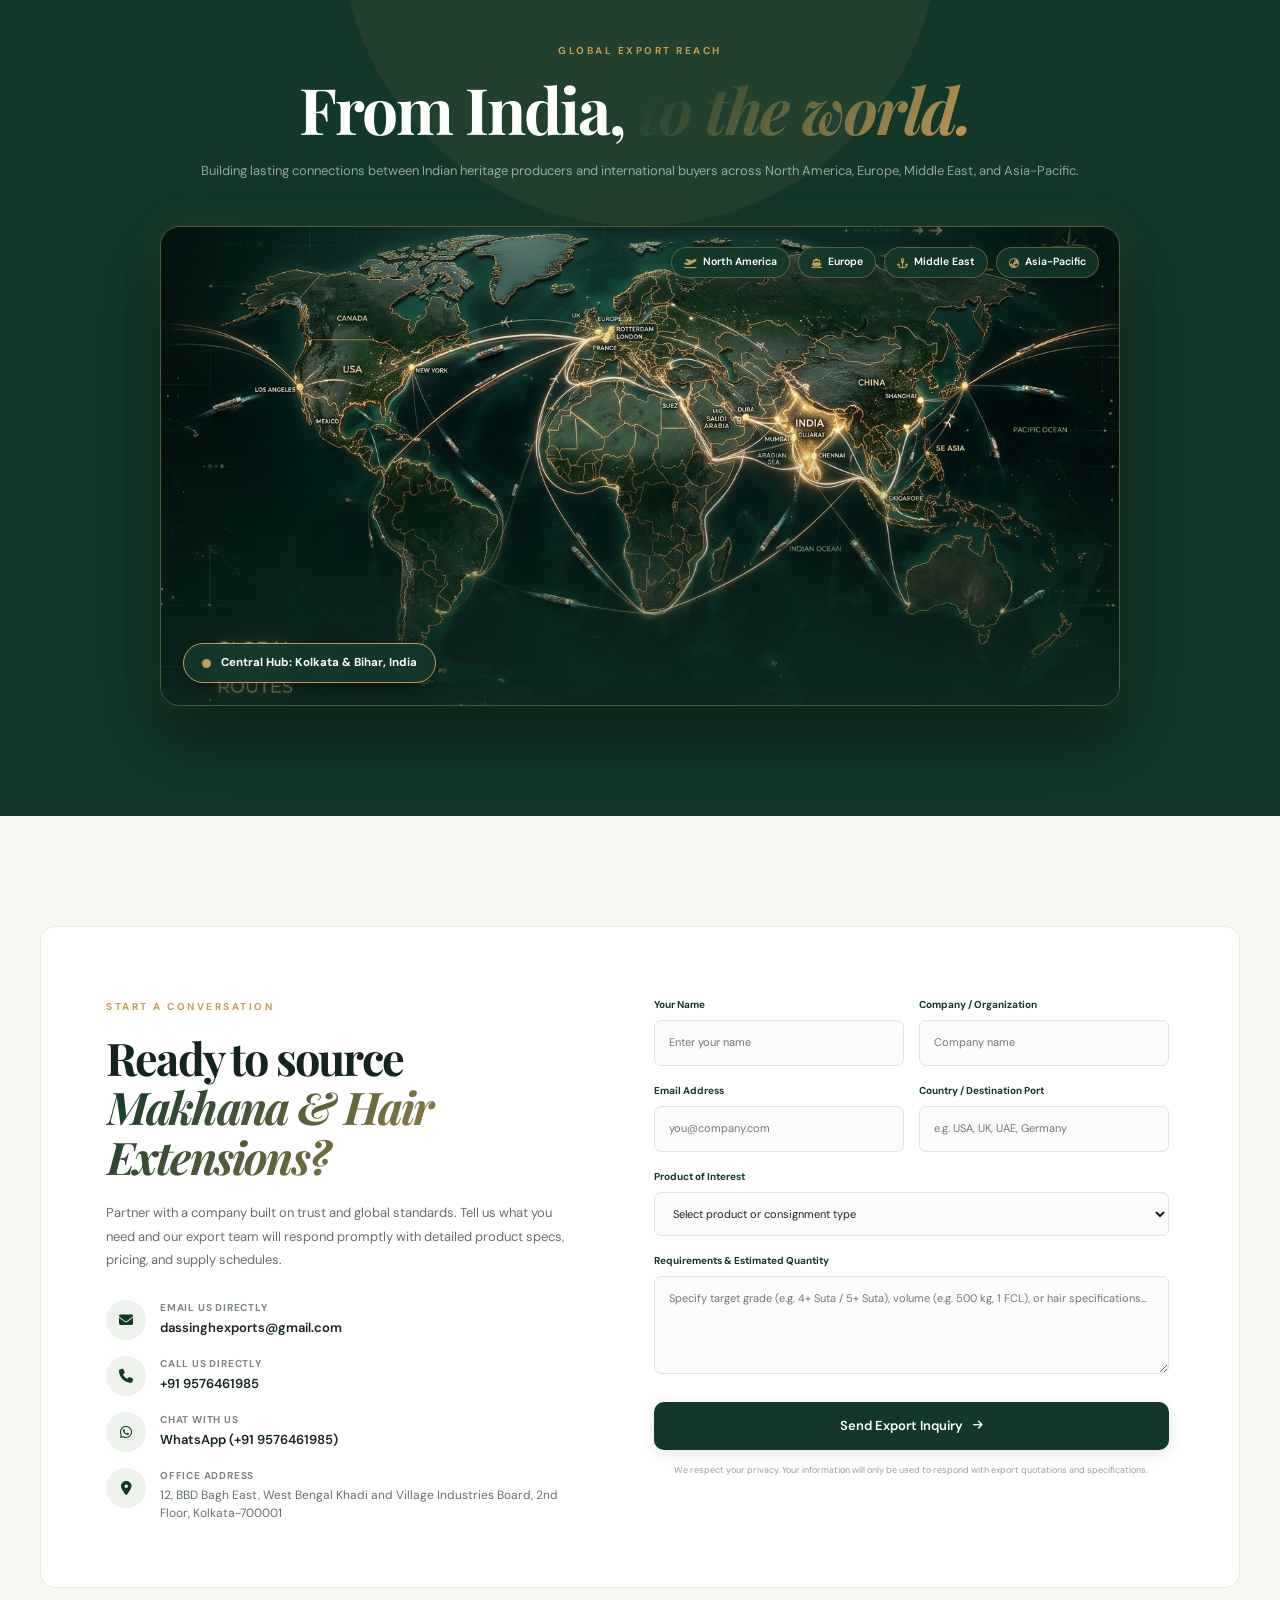
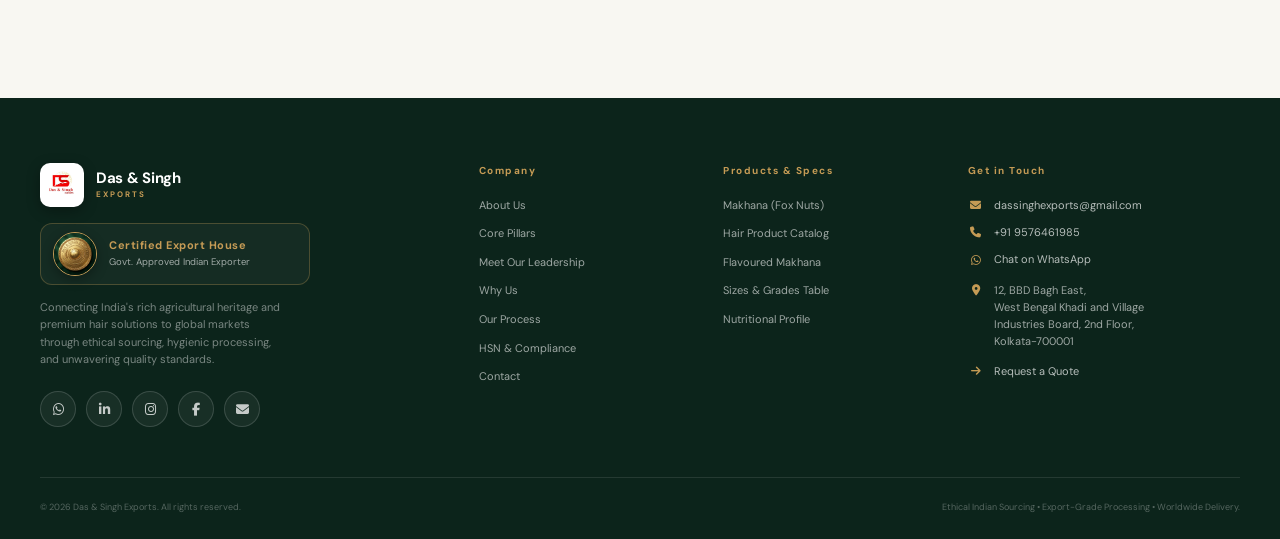
==== commit 0f012456: "Bug Fixes" ====
--- a/index.html
+++ b/index.html
@@ -131,10 +131,10 @@
                 <a href="#products">Products</a>
                 <a href="grades-nutrition.html">Grades &amp; Specs</a>
                 <a href="hair-products.html">Hair Catalog</a>
+                <a href="leadership.html">Leadership</a>
                 <a href="#pillars">Pillars</a>
                 <a href="#certifications">Certifications</a>
                 <a href="#compliance">Compliance</a>
-                <a href="#leadership">Leadership</a>
                 <a href="#contact">Contact</a>
 
                 <a href="#quote" class="mobile-quote">
@@ -1096,204 +1096,6 @@
 </section>
 
 
-<!-- ================= MEET OUR LEADERSHIP ================= -->
-
-<section class="section leadership-section" id="leadership">
-
-    <div class="container">
-
-        <div class="center-heading">
-
-            <span class="section-tag">EXECUTIVE LEADERSHIP</span>
-
-            <h2>
-                Meet Our
-                <span>Leadership</span>
-            </h2>
-
-            <p>
-                The visionaries driving Das &amp; Singh Exports to the forefront of the global trade industry.
-            </p>
-
-        </div>
-
-
-        <div class="leadership-grid">
-
-            <!-- Leader 1: Rohan Singh -->
-            <div class="leader-card">
-
-                <div class="leader-visual">
-                    <img src="images/rohan-singh.jpg" alt="Rohan Singh - Founder, Das &amp; Singh Exports" class="leader-img">
-                    <div class="leader-img-overlay"></div>
-                    <div class="leader-role-badge">
-                        <i class="fa-solid fa-crown"></i>
-                        <span>Founder</span>
-                    </div>
-                </div>
-
-                <div class="leader-content">
-                    <div>
-                        <div class="leader-tags">
-                            <span class="leader-role-tag">Founder</span>
-                            <span class="leader-exp-tag"><i class="fa-solid fa-briefcase"></i> 8+ Years Experience</span>
-                        </div>
-
-                        <h3 class="leader-name">Rohan Singh</h3>
-
-                        <div class="leader-body">
-                            <p>
-                                Rohan Singh having 8+ Years Experience is the driving force behind Das &amp; Singh Exports. With a profound understanding of India's rich agricultural heritage and the global commodities market, he established the company with a vision to bring premium, ethically sourced Indian products to the international stage.
-                            </p>
-                            <p>
-                                Under his leadership, the company has rapidly expanded its footprint, securing strong footholds in the USA, UK, Middle East, and Europe. Rohan oversees the strategic direction of the company, focusing heavily on building lasting relationships with international distributors and ensuring that the brand is synonymous with unmatched quality.
-                            </p>
-                        </div>
-                    </div>
-
-                    <div class="leader-quote">
-                        <i class="fa-solid fa-quote-left quote-mark"></i>
-                        <blockquote>
-                            "Our mission is simple: to connect the exceptional quality of Indian Makhana and premium human hair to the rest of the world, never compromising on trust, ethics, or excellence."
-                        </blockquote>
-                    </div>
-                </div>
-
-            </div>
-
-
-            <!-- Leader 2: Sonu Kumar Das -->
-            <div class="leader-card">
-
-                <div class="leader-visual">
-                    <img src="images/sonu-kumar-das.jpg" alt="Sonu Kumar Das - Co-Founder, Das &amp; Singh Exports" class="leader-img">
-                    <div class="leader-img-overlay"></div>
-                    <div class="leader-role-badge">
-                        <i class="fa-solid fa-shield-halved"></i>
-                        <span>Co-Founder</span>
-                    </div>
-                </div>
-
-                <div class="leader-content">
-                    <div>
-                        <div class="leader-tags">
-                            <span class="leader-role-tag">Co-Founder</span>
-                            <span class="leader-exp-tag"><i class="fa-solid fa-briefcase"></i> 6+ Years Experience</span>
-                        </div>
-
-                        <h3 class="leader-name">Sonu Kumar Das</h3>
-
-                        <div class="leader-body">
-                            <p>
-                                Sonu Kumar Das 6+ Years Experience is the operational backbone of Das &amp; Singh Exports. Bringing years of experience in supply chain management and quality control, Sonu ensures that every consignment leaving the facility meets strict international standards.
-                            </p>
-                            <p>
-                                He actively manages the on-ground sourcing networks, working directly with local farmers for Makhana and ethical suppliers for the human hair division. By streamlining processing, warehousing, and global logistics, Sonu has built an infrastructure that guarantees timely, safe, and hygienic delivery of goods to clients across the globe.
-                            </p>
-                        </div>
-                    </div>
-
-                    <div class="leader-quote">
-                        <i class="fa-solid fa-quote-left quote-mark"></i>
-                        <blockquote>
-                            "True quality begins at the source. By empowering our local farmers and suppliers, we create a robust supply chain that guarantees perfection from origin to final delivery."
-                        </blockquote>
-                    </div>
-                </div>
-
-            </div>
-
-
-            <!-- Leader 3: Utkarsh Ojha -->
-            <div class="leader-card">
-
-                <div class="leader-visual">
-                    <img src="images/utkarsh-ojha.jpg" alt="Utkarsh Ojha - Head of Import &amp; Export, Das &amp; Singh Exports" class="leader-img">
-                    <div class="leader-img-overlay"></div>
-                    <div class="leader-role-badge">
-                        <i class="fa-solid fa-ship"></i>
-                        <span>Import &amp; Export</span>
-                    </div>
-                </div>
-
-                <div class="leader-content">
-                    <div>
-                        <div class="leader-tags">
-                            <span class="leader-role-tag">Head - Import &amp; Export</span>
-                            <span class="leader-exp-tag"><i class="fa-solid fa-briefcase"></i> 8+ Years Experience</span>
-                        </div>
-
-                        <h3 class="leader-name">Utkarsh Ojha</h3>
-
-                        <div class="leader-body">
-                            <p>
-                                Utkarsh Ojha 8+ Years Experience is the driving force behind the seamless cross-border operations at Das &amp; Singh Exports. Specializing in international trade compliance, customs regulations, and global logistics, he ensures that every shipment is processed flawlessly from origin to destination.
-                            </p>
-                            <p>
-                                His meticulous attention to detail and vast network of freight forwarders and shipping partners guarantee that our premium products reach our international clients efficiently, safely, and strictly on time, navigating the complexities of global trade with ease.
-                            </p>
-                        </div>
-                    </div>
-
-                    <div class="leader-quote">
-                        <i class="fa-solid fa-quote-left quote-mark"></i>
-                        <blockquote>
-                            "Efficiency in global logistics isn't just about moving goods; it's about navigating global networks with precision and reliability to uphold our promise of excellence."
-                        </blockquote>
-                    </div>
-                </div>
-
-            </div>
-
-
-            <!-- Leader 4: Sweety Pathak -->
-            <div class="leader-card">
-
-                <div class="leader-visual">
-                    <img src="images/sweety-pathak.jpg" alt="Sweety Pathak - Sales Head, Das &amp; Singh Exports" class="leader-img">
-                    <div class="leader-img-overlay"></div>
-                    <div class="leader-role-badge">
-                        <i class="fa-solid fa-chart-line"></i>
-                        <span>Sales Head</span>
-                    </div>
-                </div>
-
-                <div class="leader-content">
-                    <div>
-                        <div class="leader-tags">
-                            <span class="leader-role-tag">Sales Head</span>
-                            <span class="leader-exp-tag"><i class="fa-solid fa-briefcase"></i> 5+ Years Experience</span>
-                        </div>
-
-                        <h3 class="leader-name">Sweety Pathak</h3>
-
-                        <div class="leader-body">
-                            <p>
-                                Sweety Pathak 5+ Years Experience spearheads the global sales and business development initiatives at Das &amp; Singh Exports. With her dynamic approach to B2B relationship management and deep market insights, she plays a pivotal role in identifying new market opportunities and driving revenue growth across international borders.
-                            </p>
-                            <p>
-                                Her expertise in negotiating complex deals and understanding the nuanced needs of diverse international clients ensures that Das &amp; Singh Exports remains a highly competitive and preferred partner for premium commodities worldwide.
-                            </p>
-                        </div>
-                    </div>
-
-                    <div class="leader-quote">
-                        <i class="fa-solid fa-quote-left quote-mark"></i>
-                        <blockquote>
-                            "Building lasting global partnerships is about delivering consistent value and understanding the unique demands of every market we serve."
-                        </blockquote>
-                    </div>
-                </div>
-
-            </div>
-
-        </div>
-
-    </div>
-
-</section>
-
-
 <!-- ================= PROCESS ================= -->
 
 <section class="section process-section" id="process">
@@ -1678,7 +1480,7 @@
 
                 <a href="#about">About Us</a>
                 <a href="#pillars">Core Pillars</a>
-                <a href="#leadership">Meet Our Leadership</a>
+                <a href="leadership.html">Meet Our Leadership</a>
                 <a href="#why-us">Why Us</a>
                 <a href="#process">Our Process</a>
                 <a href="#compliance">HSN &amp; Compliance</a>
--- a/style.css
+++ b/style.css
@@ -1225,148 +1225,133 @@
 ========================================= */
 
 .leadership-section {
+    background: #fbfbf9;
+    position: relative;
+    padding: 90px 0;
+}
+
+.leadership-grid {
+    display: flex;
+    flex-direction: column;
+    gap: 36px;
+    max-width: 1060px;
+    margin: 0 auto;
+}
+
+.leader-card {
     background: #ffffff;
-    position: relative;
-    padding: 100px 0;
-}
-
-.leadership-grid {
-    display: grid;
-    grid-template-columns: repeat(2, 1fr);
-    gap: 30px;
-}
-
-.leader-card {
-    background: #fbfbf9;
-    border: 1px solid var(--border);
-    border-radius: 18px;
+    border: 1px solid rgba(20, 37, 29, 0.08);
+    border-top: 4px solid #851414;
+    border-radius: 12px;
     overflow: hidden;
     display: grid;
-    grid-template-columns: 240px 1fr;
-    transition: transform 0.35s ease, box-shadow 0.35s ease, border-color 0.35s ease, background 0.35s ease;
-    box-shadow: 0 4px 20px rgba(18, 56, 42, 0.04);
+    grid-template-columns: 340px 1fr;
+    box-shadow: 0 8px 30px rgba(18, 56, 42, 0.04);
+    transition: transform 0.3s ease, box-shadow 0.3s ease;
 }
 
 .leader-card:hover {
-    transform: translateY(-6px);
-    background: #ffffff;
-    box-shadow: 0 25px 50px rgba(18, 56, 42, 0.1);
-    border-color: rgba(197, 155, 85, 0.4);
+    transform: translateY(-4px);
+    box-shadow: 0 18px 45px rgba(18, 56, 42, 0.09);
 }
 
 .leader-visual {
     position: relative;
     width: 100%;
     height: 100%;
-    min-height: 360px;
+    min-height: 380px;
     overflow: hidden;
-    background: #e5ebe6;
+    background: #eef2ef;
 }
 
 .leader-img {
     width: 100%;
     height: 100%;
     object-fit: cover;
+    display: block;
+    transition: transform 0.6s ease;
+}
+
+.leader-card:hover .leader-img {
+    transform: scale(1.03);
+}
+
+.leader-card:nth-child(1) .leader-img {
+    object-position: center 18%;
+}
+
+.leader-card:nth-child(2) .leader-img {
     object-position: center 15%;
-    display: block;
-    transition: transform 0.5s ease;
-}
-
-.leader-card:hover .leader-img {
-    transform: scale(1.05);
-}
-
-.leader-img-overlay {
-    position: absolute;
-    inset: 0;
-    background: linear-gradient(180deg, rgba(18, 56, 42, 0) 60%, rgba(18, 56, 42, 0.7) 100%);
-    pointer-events: none;
-}
-
-.leader-role-badge {
-    position: absolute;
-    bottom: 15px;
-    left: 15px;
-    right: 15px;
-    background: rgba(18, 56, 42, 0.88);
-    backdrop-filter: blur(10px);
-    -webkit-backdrop-filter: blur(10px);
-    color: #ffffff;
-    border: 1px solid rgba(197, 155, 85, 0.4);
-    padding: 6px 12px;
-    border-radius: 8px;
-    font-size: 11px;
-    font-weight: 700;
-    display: inline-flex;
-    align-items: center;
-    gap: 6px;
-    box-shadow: 0 4px 15px rgba(0, 0, 0, 0.2);
-}
-
-.leader-role-badge i {
-    color: var(--gold);
-    font-size: 11px;
+}
+
+.leader-card:nth-child(3) .leader-img {
+    object-position: center 15%;
+}
+
+.leader-card:nth-child(4) .leader-img {
+    object-position: center 20%;
 }
 
 .leader-content {
-    padding: 30px 28px;
+    padding: 38px 42px;
     display: flex;
     flex-direction: column;
-    justify-content: space-between;
-    gap: 20px;
+    justify-content: center;
 }
 
 .leader-tags {
     display: flex;
     align-items: center;
-    gap: 8px;
+    gap: 10px;
     flex-wrap: wrap;
     margin-bottom: 12px;
 }
 
 .leader-role-tag {
-    font-size: 9.5px;
+    background: #eaf1ed;
+    color: #12382a;
+    border-radius: 20px;
+    padding: 5px 14px;
+    font-size: 11px;
     font-weight: 700;
     letter-spacing: 0.8px;
     text-transform: uppercase;
-    background: #edf2ec;
-    color: var(--green);
-    padding: 4px 10px;
-    border-radius: 6px;
     border: 1px solid rgba(18, 56, 42, 0.08);
 }
 
 .leader-exp-tag {
-    font-size: 9.5px;
+    background: #fdf6e9;
+    color: #a4782b;
+    border: 1px solid #edd5a8;
+    border-radius: 20px;
+    padding: 5px 14px;
+    font-size: 11px;
+    font-weight: 600;
+    display: inline-flex;
+    align-items: center;
+    gap: 6px;
+}
+
+.leader-exp-tag i {
+    color: #a4782b;
+    font-size: 10.5px;
+}
+
+.leader-name {
+    font-family: "Playfair Display", Georgia, serif;
+    font-size: 28px;
     font-weight: 700;
-    letter-spacing: 0.5px;
-    background: rgba(197, 155, 85, 0.12);
-    color: #8c6827;
-    padding: 4px 10px;
-    border-radius: 6px;
-    border: 1px solid rgba(197, 155, 85, 0.25);
-    display: inline-flex;
-    align-items: center;
-    gap: 5px;
-}
-
-.leader-exp-tag i {
-    font-size: 9px;
-}
-
-.leader-name {
-    font-family: "Playfair Display", serif;
-    font-size: 24px;
-    color: var(--dark);
+    color: #111827;
+    margin-top: 4px;
+    margin-bottom: 16px;
+    line-height: 1.2;
+}
+
+.leader-body p {
+    font-size: 14px;
+    color: #4a5953;
+    line-height: 1.75;
     margin-bottom: 14px;
-    line-height: 1.25;
-}
-
-.leader-body p {
-    font-size: 12.5px;
-    color: var(--text);
-    line-height: 1.7;
-    margin-bottom: 10px;
 }
 
 .leader-body p:last-child {
@@ -1374,49 +1359,43 @@
 }
 
 .leader-quote {
-    position: relative;
-    background: #ffffff;
-    border-left: 3px solid var(--gold);
-    border-radius: 0 10px 10px 0;
-    padding: 14px 16px 14px 20px;
-    border: 1px solid rgba(20, 37, 29, 0.07);
-    border-left: 3px solid var(--gold);
-}
-
-.quote-mark {
-    font-size: 14px;
-    color: var(--gold);
-    margin-bottom: 6px;
-    display: block;
-    opacity: 0.8;
+    margin-top: 24px;
+    padding-left: 16px;
+    border-left: 3.5px solid #851414;
 }
 
 .leader-quote blockquote {
-    font-size: 11.5px;
+    font-size: 13.5px;
+    font-weight: 600;
     font-style: italic;
-    color: var(--dark);
-    line-height: 1.6;
+    color: #14251d;
+    line-height: 1.65;
     margin: 0;
 }
 
-@media (max-width: 1100px) {
-    .leadership-grid {
-        grid-template-columns: 1fr;
-    }
-}
-
-@media (max-width: 680px) {
+@media (max-width: 900px) {
     .leader-card {
         grid-template-columns: 1fr;
     }
-    
+
     .leader-visual {
-        height: 280px;
-        min-height: 280px;
-    }
-    
+        height: 360px;
+        min-height: 360px;
+    }
+
     .leader-content {
-        padding: 24px 20px;
+        padding: 30px 24px;
+    }
+}
+
+@media (max-width: 500px) {
+    .leader-visual {
+        height: 300px;
+        min-height: 300px;
+    }
+
+    .leader-name {
+        font-size: 24px;
     }
 }
 
@@ -3697,10 +3676,6 @@
         gap: 26px;
     }
 
-    .leader-card {
-        grid-template-columns: 220px 1fr;
-    }
-
     .sustainability-box {
         grid-template-columns: 1fr;
         gap: 35px;
@@ -3817,14 +3792,8 @@
         height: 200px;
     }
 
-    .leader-card {
-        grid-template-columns: 1fr;
-        border-radius: 16px;
-    }
-
     .leader-visual {
         height: 280px;
-        min-height: 280px;
     }
 
     .leader-content {
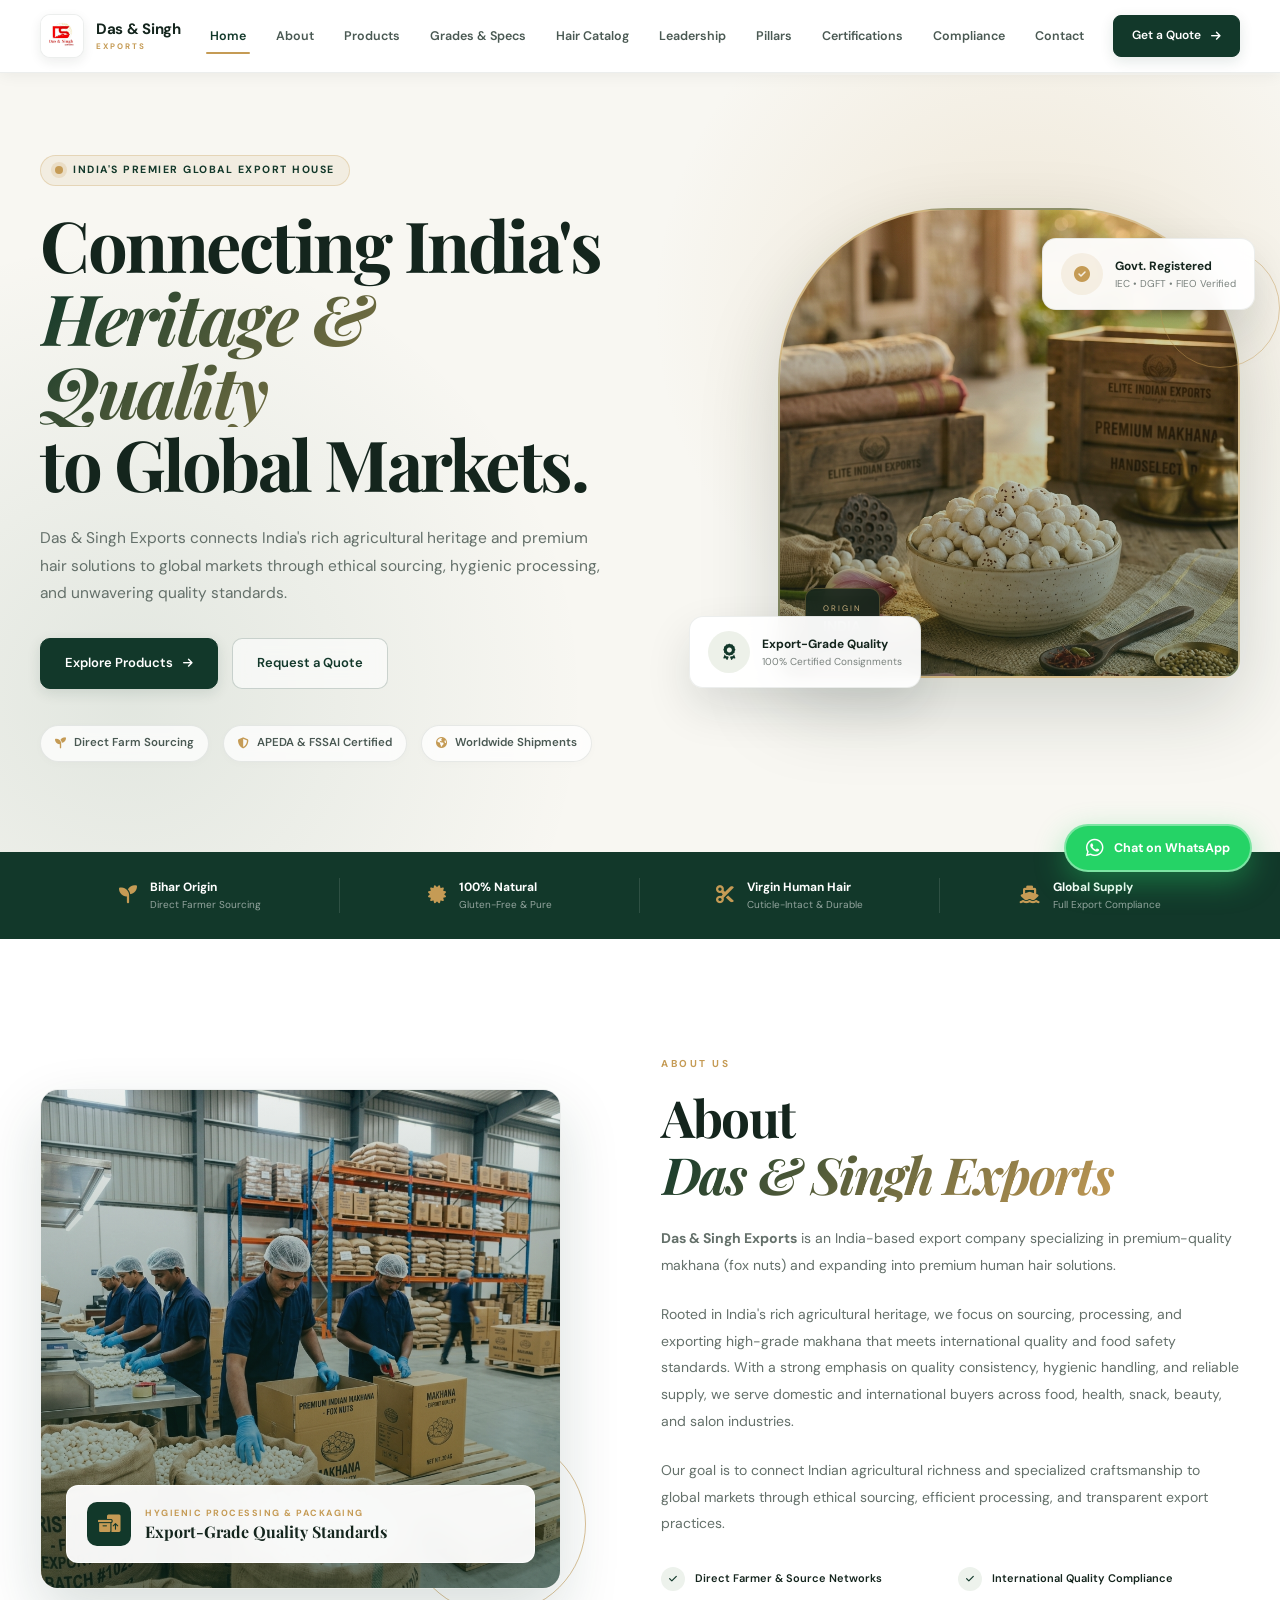
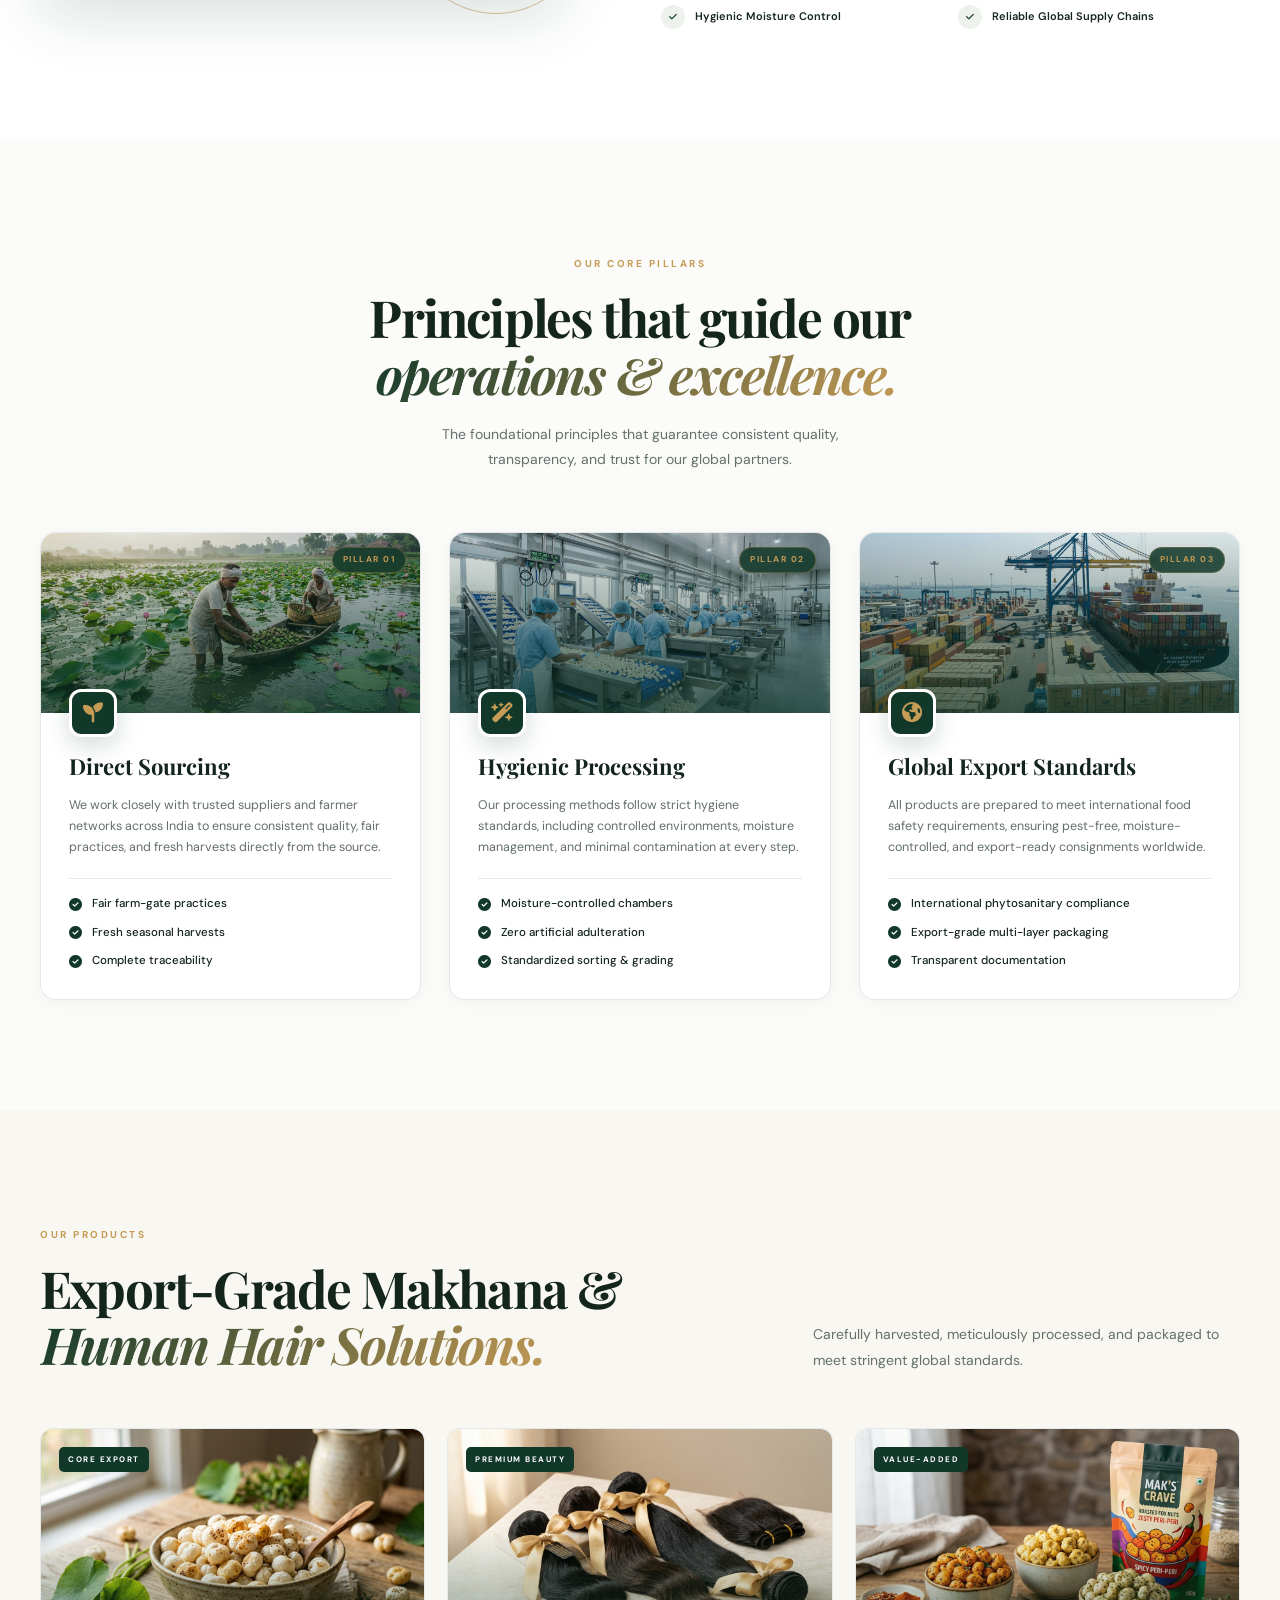
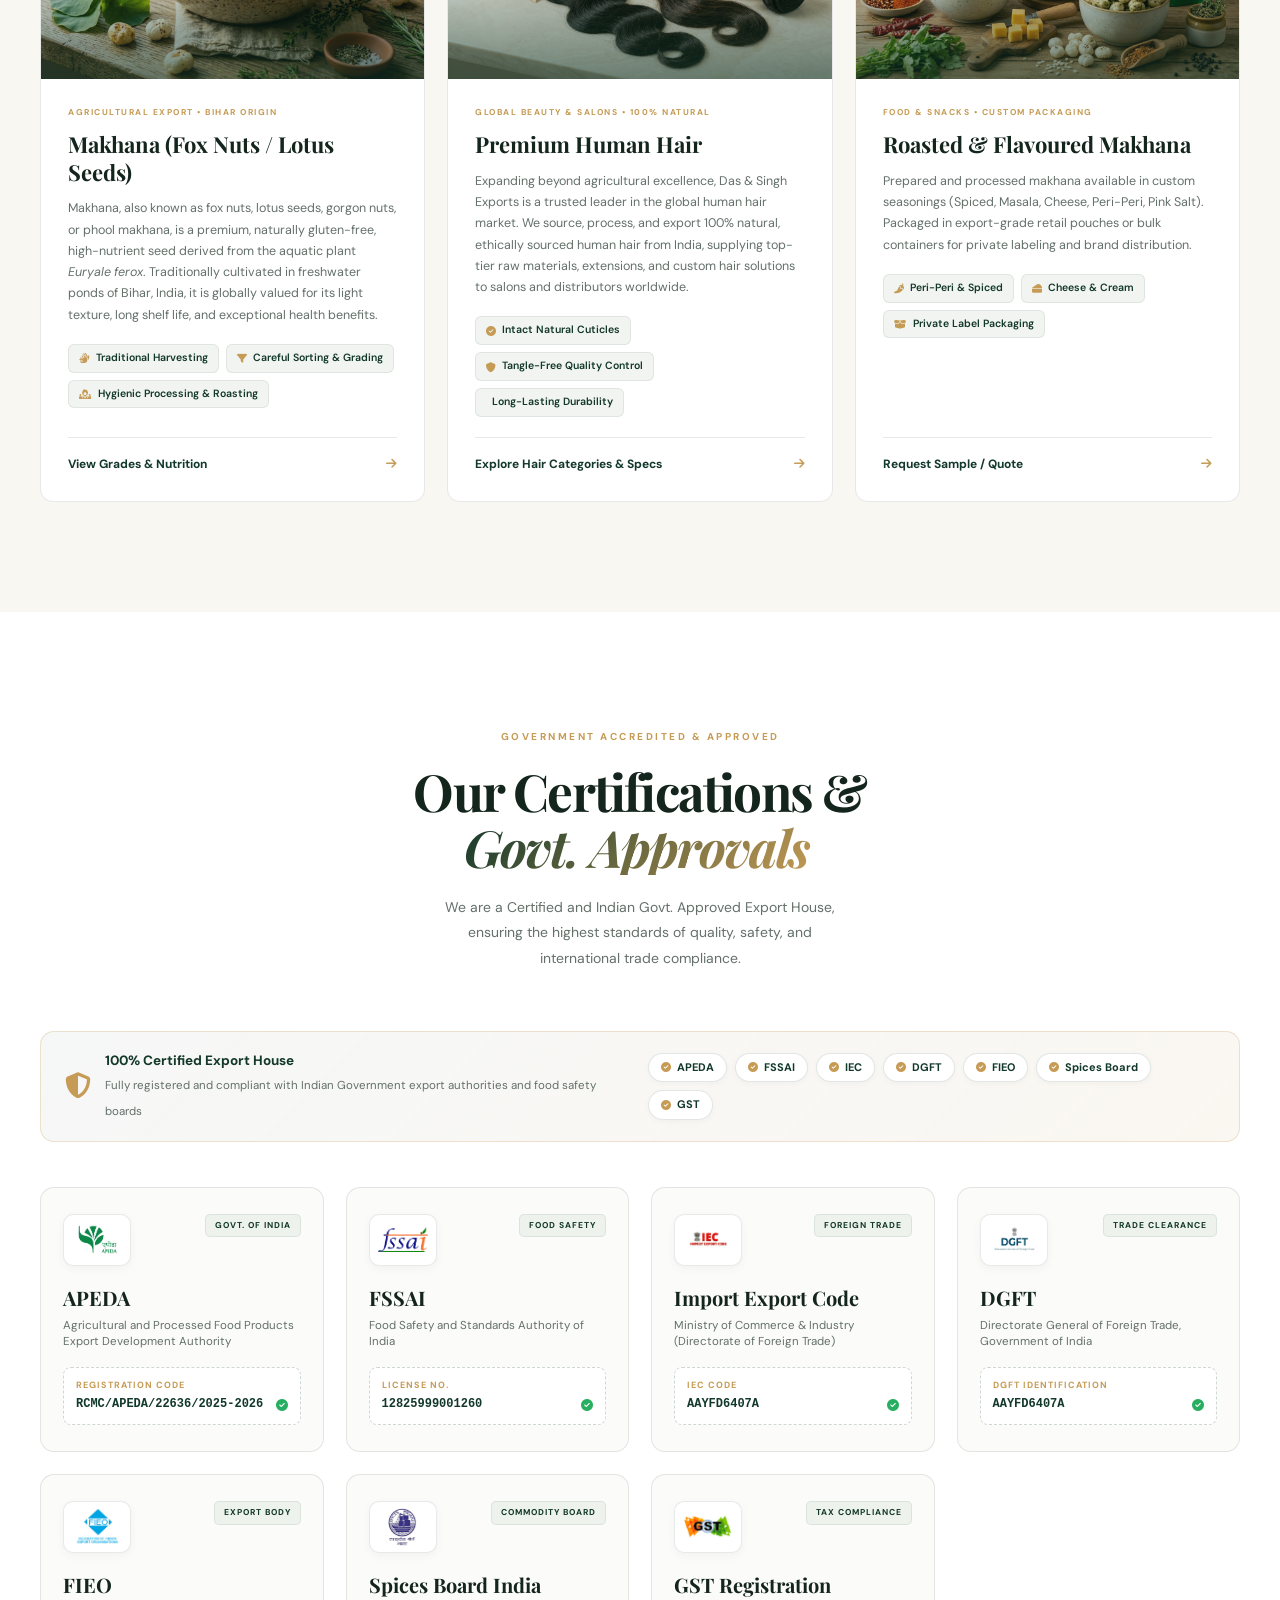
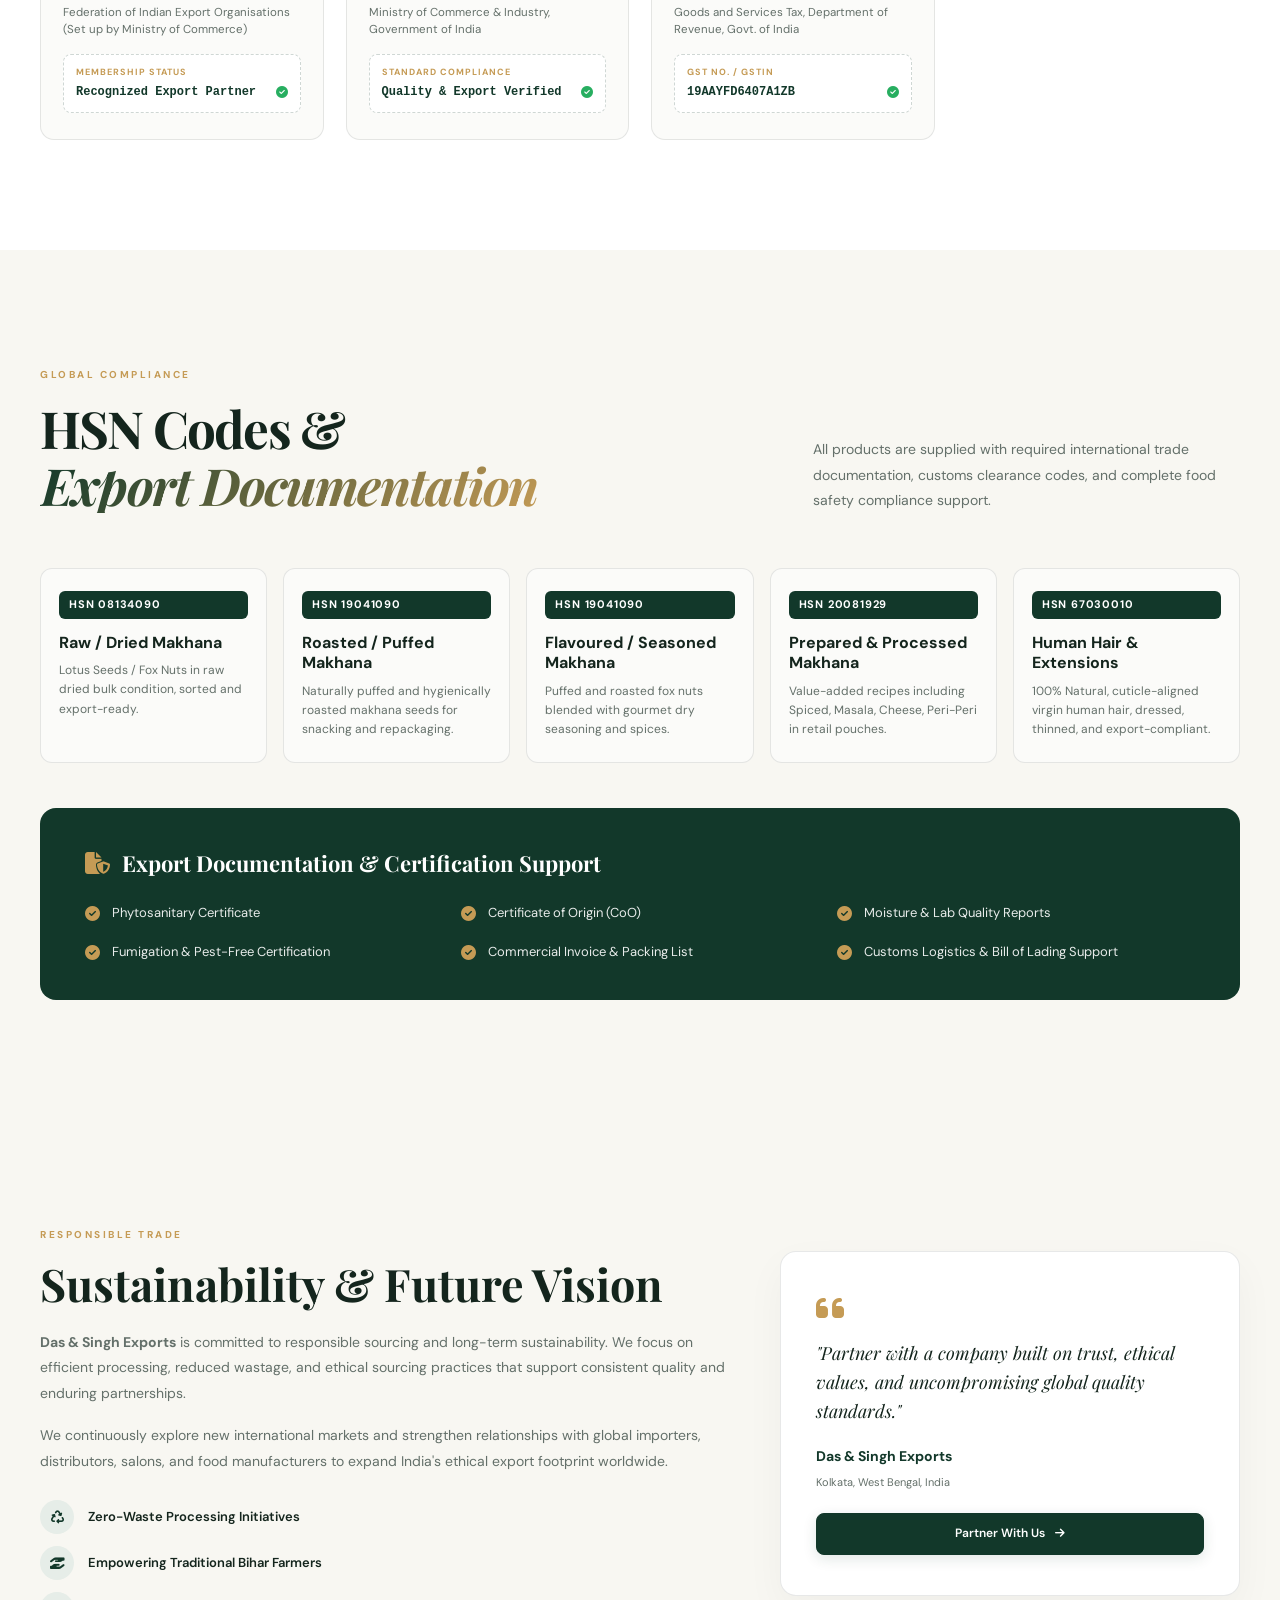
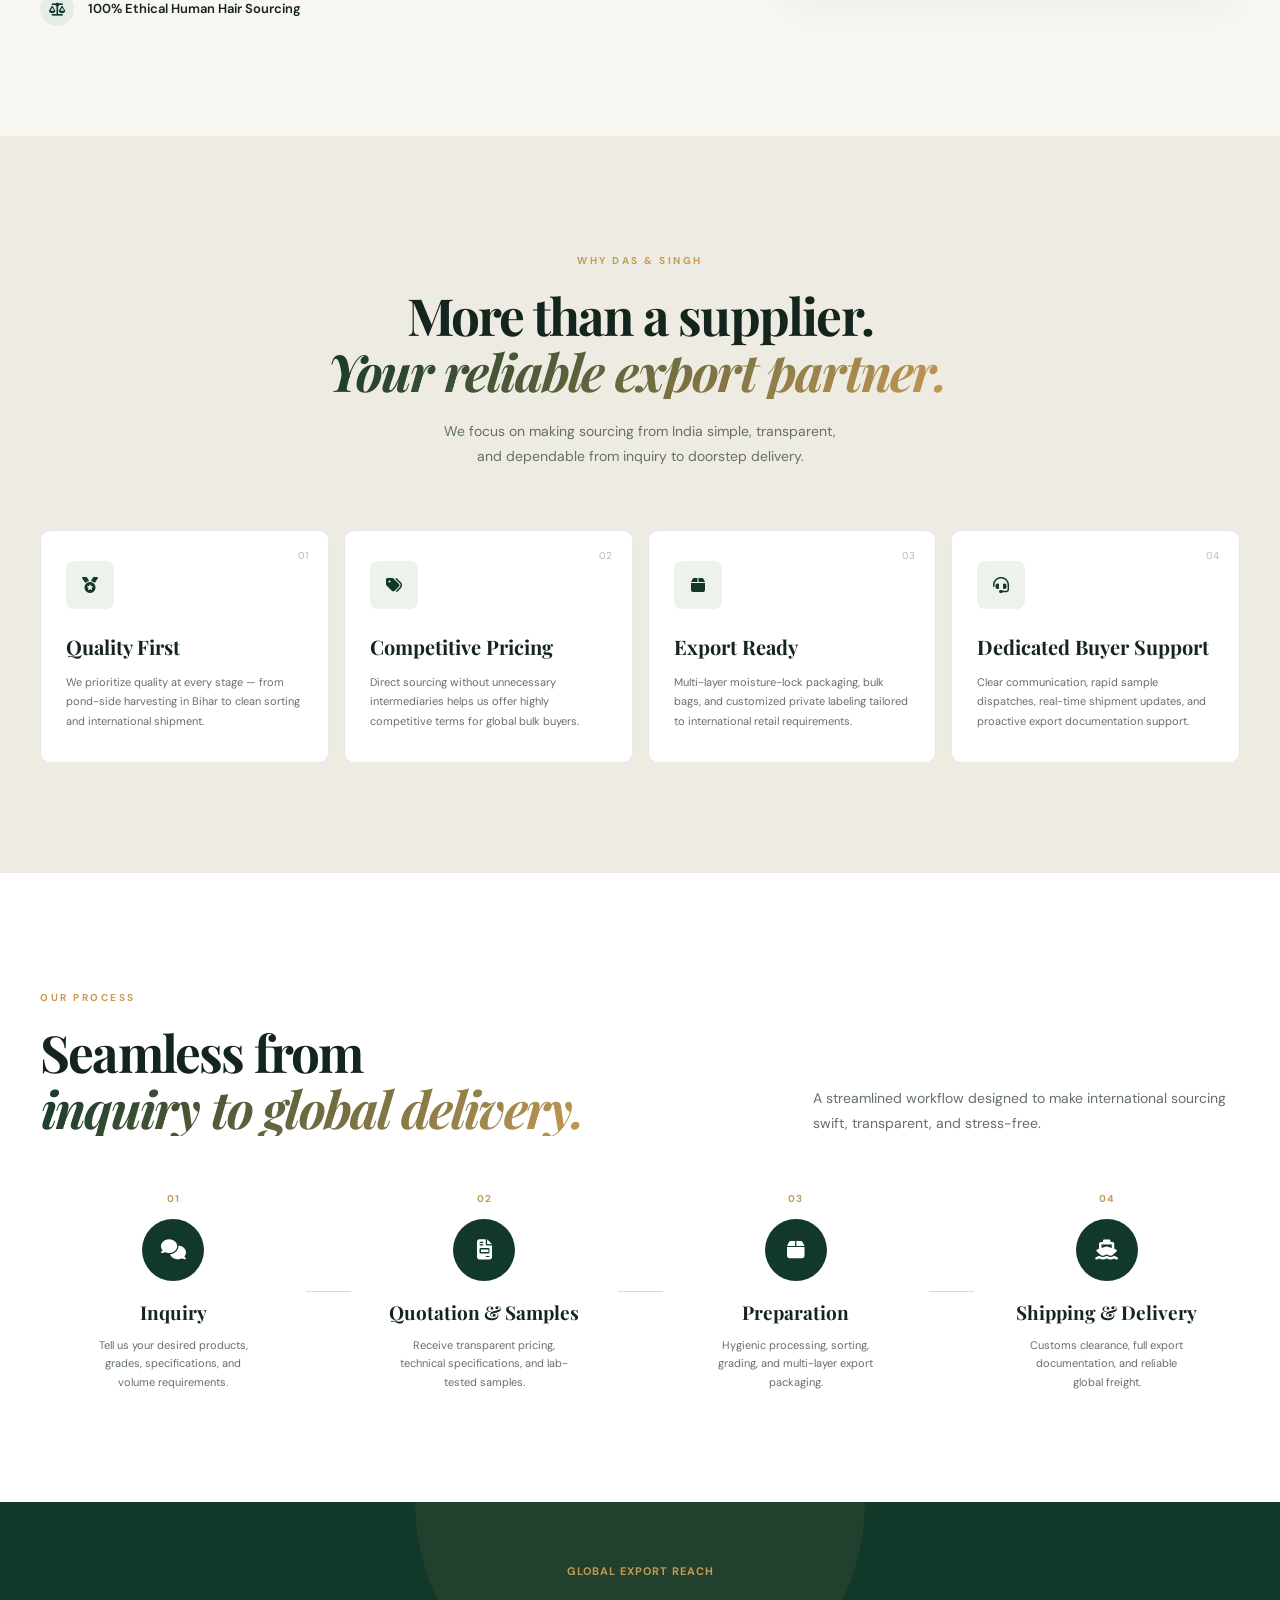
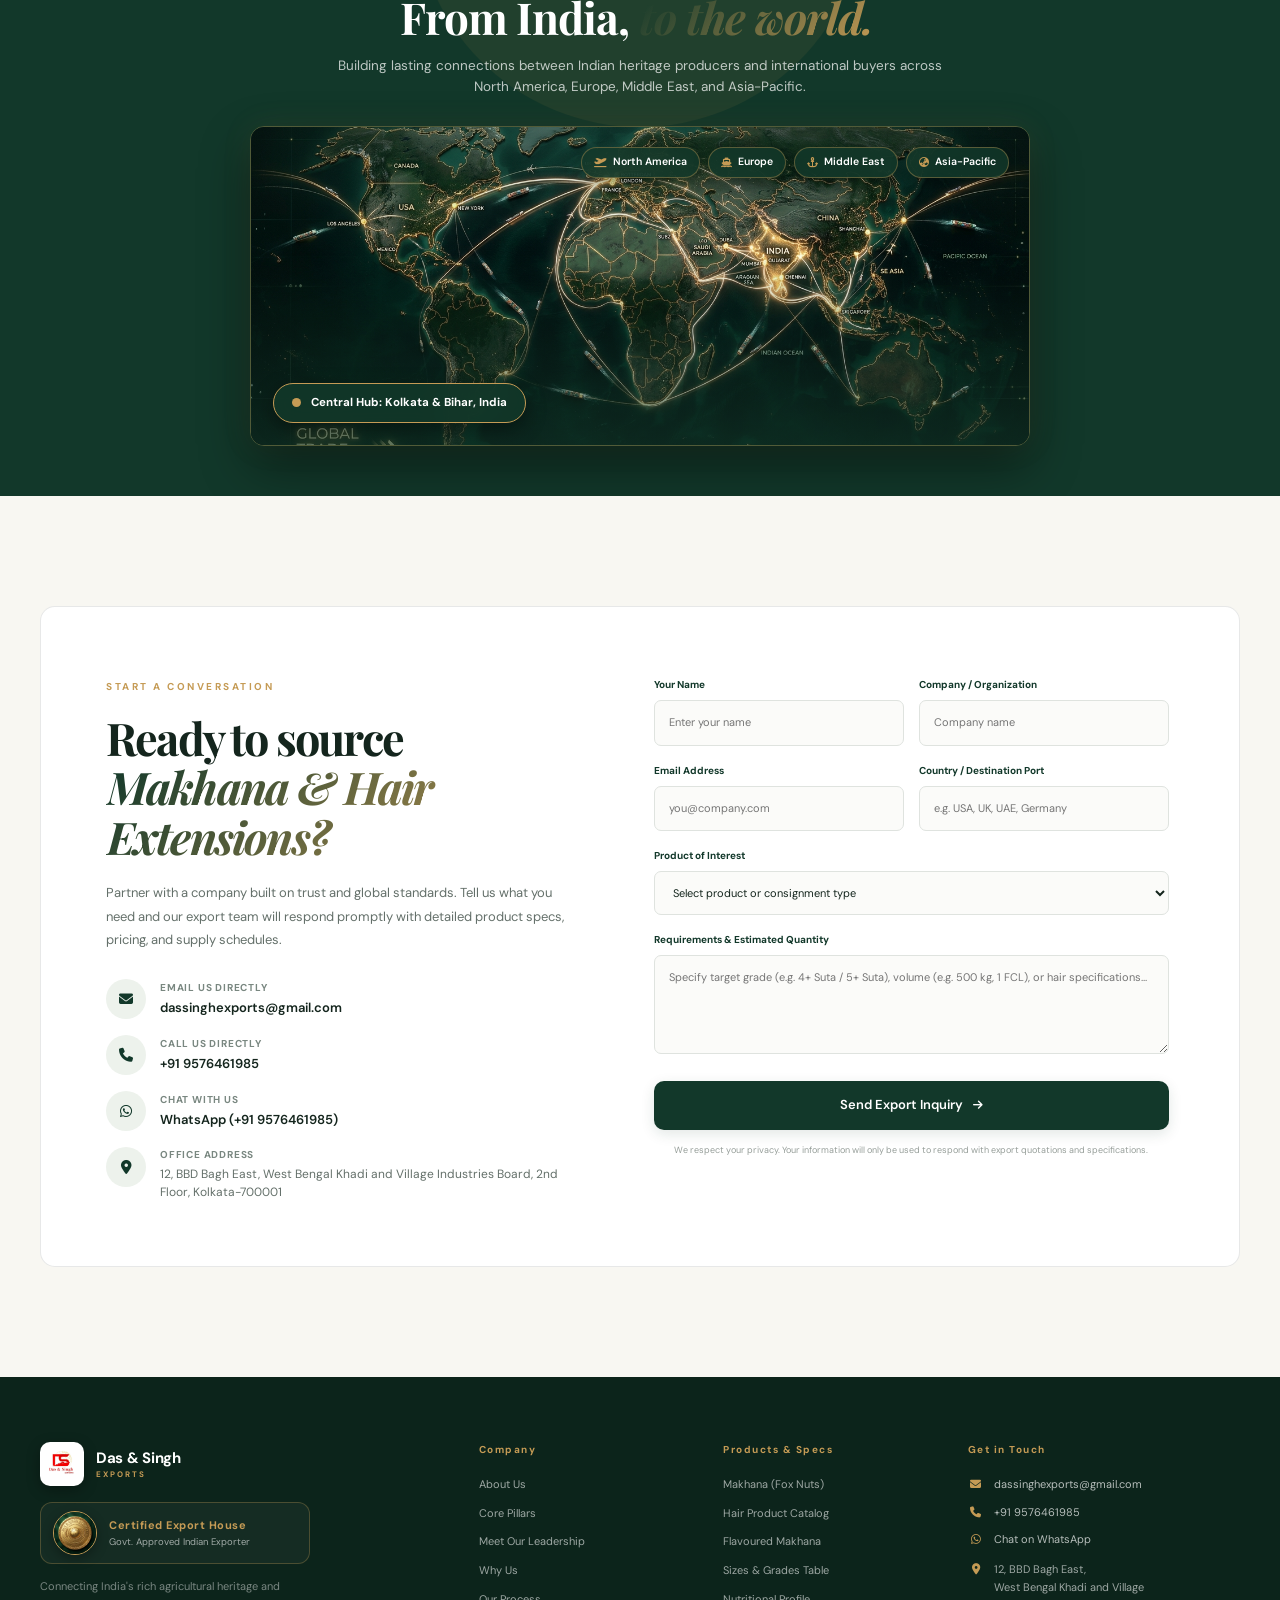
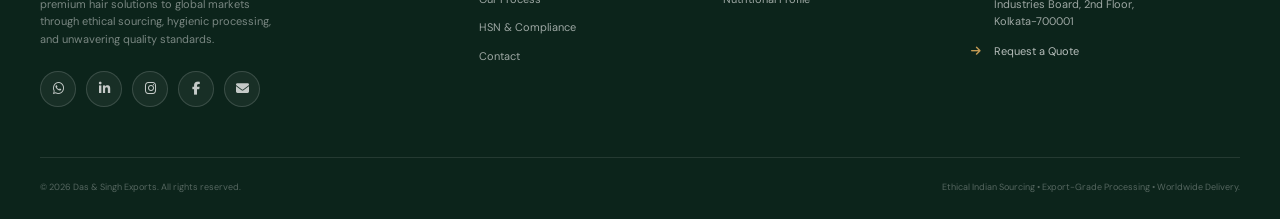
==== commit fd532b45: "Bug Fixes" ====
--- a/index.html
+++ b/index.html
@@ -84,34 +84,6 @@
 
 <header class="site-header" id="siteHeader">
 
-    <!-- TOPBAR -->
-    <div class="topbar">
-        <div class="container topbar-container">
-            <div class="topbar-left">
-                <span class="topbar-cert-badge">
-                    <i class="fa-solid fa-shield-halved"></i>
-                    <strong>Govt. Approved Indian Export House</strong>
-                </span>
-                <span class="topbar-divider">•</span>
-                <span class="topbar-codes">APEDA &bull; FSSAI &bull; IEC &bull; DGFT &bull; FIEO</span>
-            </div>
-            <div class="topbar-right">
-                <a href="tel:+919576461985" class="topbar-link">
-                    <i class="fa-solid fa-phone"></i>
-                    <span>+91 9576461985</span>
-                </a>
-                <a href="mailto:dassinghexports@gmail.com" class="topbar-link">
-                    <i class="fa-solid fa-envelope"></i>
-                    <span>dassinghexports@gmail.com</span>
-                </a>
-                <span class="topbar-shipping-badge">
-                    <i class="fa-solid fa-globe"></i>
-                    <span>Worldwide Delivery</span>
-                </span>
-            </div>
-        </div>
-    </div>
-
 
     <!-- NAVBAR -->
     <nav class="navbar" id="navbar">
@@ -1123,71 +1095,45 @@
         <div class="process-grid">
 
             <div class="process-step">
-
-                <span>01</span>
-
+                <span class="process-num">01</span>
                 <i class="fa-solid fa-comments"></i>
-
-                <h3>Inquiry</h3>
-
-                <p>
-                    Tell us your desired products, grades, specifications, and volume requirements.
-                </p>
-
-            </div>
-
+                <div class="process-step-content">
+                    <h3>Inquiry</h3>
+                    <p>Tell us your desired products, grades, specifications, and volume requirements.</p>
+                </div>
+            </div>
 
             <div class="process-line"></div>
 
-
             <div class="process-step">
-
-                <span>02</span>
-
+                <span class="process-num">02</span>
                 <i class="fa-solid fa-file-invoice"></i>
-
-                <h3>Quotation &amp; Samples</h3>
-
-                <p>
-                    Receive transparent pricing, technical specifications, and lab-tested samples.
-                </p>
-
-            </div>
-
+                <div class="process-step-content">
+                    <h3>Quotation &amp; Samples</h3>
+                    <p>Receive transparent pricing, technical specifications, and lab-tested samples.</p>
+                </div>
+            </div>
 
             <div class="process-line"></div>
 
-
             <div class="process-step">
-
-                <span>03</span>
-
+                <span class="process-num">03</span>
                 <i class="fa-solid fa-box"></i>
-
-                <h3>Preparation</h3>
-
-                <p>
-                    Hygienic processing, sorting, grading, and multi-layer export packaging.
-                </p>
-
-            </div>
-
+                <div class="process-step-content">
+                    <h3>Preparation</h3>
+                    <p>Hygienic processing, sorting, grading, and multi-layer export packaging.</p>
+                </div>
+            </div>
 
             <div class="process-line"></div>
 
-
             <div class="process-step">
-
-                <span>04</span>
-
+                <span class="process-num">04</span>
                 <i class="fa-solid fa-ship"></i>
-
-                <h3>Shipping &amp; Delivery</h3>
-
-                <p>
-                    Customs clearance, full export documentation, and reliable global freight.
-                </p>
-
+                <div class="process-step-content">
+                    <h3>Shipping &amp; Delivery</h3>
+                    <p>Customs clearance, full export documentation, and reliable global freight.</p>
+                </div>
             </div>
 
         </div>
--- a/style.css
+++ b/style.css
@@ -19,7 +19,7 @@
     color: #14251d;
     line-height: 1.6;
     overflow-x: hidden;
-    padding-top: 105px;
+    padding-top: 75px;
 }
 
 a {
@@ -129,100 +129,12 @@
     position: fixed;
     top: 0;
     left: 0;
+    right: 0;
     width: 100%;
-    z-index: 1000;
-    transition: transform 0.3s ease;
-}
-
-.topbar {
-    background: #0d261c;
-    color: rgba(255, 255, 255, 0.82);
-    font-size: 11px;
-    padding: 7px 0;
-    border-bottom: 1px solid rgba(197, 155, 85, 0.25);
-    transition: all 0.35s ease;
-    max-height: 45px;
-    overflow: hidden;
-}
-
-.site-header.scrolled .topbar {
-    max-height: 0;
-    padding: 0;
-    opacity: 0;
-    border-bottom-color: transparent;
-}
-
-.topbar-container {
-    display: flex;
-    align-items: center;
-    justify-content: space-between;
-    gap: 15px;
-}
-
-.topbar-left {
-    display: flex;
-    align-items: center;
-    gap: 10px;
-    flex-wrap: wrap;
-}
-
-.topbar-cert-badge {
-    display: inline-flex;
-    align-items: center;
-    gap: 6px;
-    color: var(--gold);
-    font-weight: 700;
-    letter-spacing: 0.3px;
-}
-
-.topbar-cert-badge i {
-    font-size: 11px;
-}
-
-.topbar-divider {
-    color: rgba(255, 255, 255, 0.3);
-}
-
-.topbar-codes {
-    color: rgba(255, 255, 255, 0.65);
-    font-size: 10.5px;
-    letter-spacing: 0.5px;
-}
-
-.topbar-right {
-    display: flex;
-    align-items: center;
-    gap: 18px;
-}
-
-.topbar-link {
-    display: inline-flex;
-    align-items: center;
-    gap: 6px;
-    color: rgba(255, 255, 255, 0.8);
-    transition: color 0.2s ease;
-}
-
-.topbar-link:hover {
-    color: var(--gold);
-}
-
-.topbar-link i {
-    color: var(--gold);
-    font-size: 10px;
-}
-
-.topbar-shipping-badge {
-    display: inline-flex;
-    align-items: center;
-    gap: 6px;
-    background: rgba(197, 155, 85, 0.15);
-    color: var(--gold);
-    border: 1px solid rgba(197, 155, 85, 0.3);
-    padding: 2px 8px;
-    border-radius: 20px;
-    font-size: 10px;
-    font-weight: 600;
+    z-index: 9999;
+    background: #ffffff;
+    box-shadow: 0 2px 15px rgba(0, 0, 0, 0.06);
+    transition: all 0.3s ease;
 }
 
 
@@ -233,19 +145,17 @@
 .navbar {
     width: 100%;
     padding: 14px 0;
-    background: rgba(248, 247, 242, 0.92);
-    backdrop-filter: blur(18px);
-    -webkit-backdrop-filter: blur(18px);
-    border-bottom: 1px solid rgba(20, 37, 29, 0.06);
+    background: #ffffff;
+    border-bottom: 1px solid rgba(20, 37, 29, 0.08);
     transition: all 0.3s ease;
 }
 
+.site-header.scrolled {
+    box-shadow: 0 6px 25px rgba(0, 0, 0, 0.1);
+}
+
 .site-header.scrolled .navbar {
-    background: rgba(248, 247, 242, 0.98);
-    backdrop-filter: blur(20px);
-    -webkit-backdrop-filter: blur(20px);
     padding: 10px 0;
-    box-shadow: 0 10px 35px rgba(0, 0, 0, 0.08);
 }
 
 .nav-container {
@@ -1418,13 +1328,14 @@
     text-align: center;
 }
 
+.process-num,
 .process-step > span {
     display: block;
     color: var(--gold);
-    font-size: 9px;
+    font-size: 10px;
     font-weight: 700;
     letter-spacing: 1px;
-    margin-bottom: 13px;
+    margin-bottom: 12px;
 }
 
 .process-step > i {
@@ -1449,7 +1360,7 @@
     max-width: 170px;
     margin: 8px auto 0;
     color: var(--text);
-    font-size: 10px;
+    font-size: 11px;
     line-height: 1.7;
 }
 
@@ -1469,7 +1380,7 @@
     overflow: hidden;
     background: var(--green);
     color: white;
-    padding: 110px 0;
+    padding: 55px 0 50px;
 }
 
 .global-content {
@@ -1480,14 +1391,16 @@
 
 .global-content .section-tag {
     color: var(--gold);
+    font-size: 11px;
+    letter-spacing: 1px;
 }
 
 .global-content h2 {
-    margin-top: 15px;
+    margin-top: 10px;
     font-family: "Playfair Display", serif;
-    font-size: clamp(45px, 5vw, 65px);
-    line-height: 1;
-    letter-spacing: -2px;
+    font-size: clamp(32px, 3.8vw, 44px);
+    line-height: 1.15;
+    letter-spacing: -1px;
 }
 
 .global-content h2 span {
@@ -1495,38 +1408,43 @@
 }
 
 .global-content > p {
-    color: rgba(255,255,255,0.55);
-    margin-top: 20px;
-    font-size: 13px;
+    color: rgba(255,255,255,0.72);
+    margin-top: 12px;
+    font-size: 13.5px;
+    line-height: 1.6;
+    max-width: 620px;
+    margin-left: auto;
+    margin-right: auto;
 }
 
 .global-glow {
     position: absolute;
-    width: 600px;
-    height: 600px;
+    width: 450px;
+    height: 450px;
     background: rgba(197,155,85,0.08);
     border-radius: 50%;
-    top: -300px;
+    top: -225px;
     left: 50%;
     transform: translateX(-50%);
+    pointer-events: none;
 }
 
 .global-map-card {
     position: relative;
     width: 100%;
-    max-width: 960px;
-    height: 480px;
-    margin: 45px auto 0;
+    max-width: 780px;
+    height: 320px;
+    margin: 28px auto 0;
     border: 1px solid rgba(197, 155, 85, 0.35);
-    border-radius: 20px;
+    border-radius: 14px;
     overflow: hidden;
-    box-shadow: 0 30px 70px rgba(0, 0, 0, 0.5), 0 0 40px rgba(197, 155, 85, 0.12);
+    box-shadow: 0 20px 50px rgba(0, 0, 0, 0.45), 0 0 30px rgba(197, 155, 85, 0.1);
     transition: transform 0.4s ease, box-shadow 0.4s ease, border-color 0.4s ease;
 }
 
 .global-map-card:hover {
-    transform: translateY(-4px);
-    box-shadow: 0 35px 80px rgba(0, 0, 0, 0.6), 0 0 50px rgba(197, 155, 85, 0.2);
+    transform: translateY(-3px);
+    box-shadow: 0 25px 60px rgba(0, 0, 0, 0.55), 0 0 40px rgba(197, 155, 85, 0.18);
     border-color: var(--gold);
 }
 
@@ -2167,6 +2085,9 @@
     color: rgba(255,255,255,0.3);
     font-size: 9px;
 }
+
+
+
 
 
 /* =========================================
@@ -3490,6 +3411,209 @@
 
 
 /* =========================================
+   GRADES, NUTRITION & HEALTH CHARACTERISTICS
+========================================= */
+
+.grades-block,
+.nutrition-block {
+    background: #ffffff;
+    border: 1px solid var(--border);
+    border-radius: 18px;
+    padding: 40px;
+    margin-bottom: 40px;
+    box-shadow: 0 4px 20px rgba(18, 56, 42, 0.04);
+}
+
+.nutrition-grid {
+    display: grid;
+    grid-template-columns: repeat(6, 1fr);
+    gap: 16px;
+    margin-top: 25px;
+}
+
+.nutrition-card {
+    background: #fbfbf9;
+    border: 1px solid var(--border);
+    border-radius: 12px;
+    padding: 16px 14px;
+    text-align: center;
+    transition: transform 0.25s ease, border-color 0.25s ease, box-shadow 0.25s ease;
+}
+
+.nutrition-card:hover {
+    transform: translateY(-3px);
+    border-color: var(--green);
+    box-shadow: 0 8px 20px rgba(18, 56, 42, 0.08);
+}
+
+.nutrition-icon {
+    width: 36px;
+    height: 36px;
+    margin: 0 auto 8px;
+    border-radius: 50%;
+    background: #edf2ec;
+    color: var(--green);
+    display: grid;
+    place-items: center;
+    font-size: 15px;
+}
+
+.nutrition-val {
+    font-size: 18px;
+    font-weight: 700;
+    color: var(--dark);
+    line-height: 1.2;
+}
+
+.nutrition-val small {
+    font-size: 11px;
+    color: var(--text);
+    font-weight: 500;
+}
+
+.nutrition-name {
+    font-size: 11px;
+    color: var(--text);
+    font-weight: 600;
+    margin-top: 4px;
+    text-transform: uppercase;
+    letter-spacing: 0.5px;
+}
+
+/* Key Health Characteristics */
+.characteristics-box {
+    margin-top: 35px;
+    padding-top: 30px;
+    border-top: 1px solid var(--border);
+}
+
+.characteristics-box h4 {
+    font-family: "Playfair Display", serif;
+    font-size: 24px;
+    color: var(--dark);
+    margin-bottom: 22px;
+}
+
+.characteristics-container {
+    display: grid;
+    grid-template-columns: 320px 1fr;
+    gap: 28px;
+    align-items: stretch;
+}
+
+.characteristics-visual {
+    position: relative;
+    border-radius: 14px;
+    overflow: hidden;
+    height: 100%;
+    min-height: 280px;
+}
+
+.char-image-wrapper {
+    position: relative;
+    width: 100%;
+    height: 100%;
+}
+
+.char-img {
+    width: 100%;
+    height: 100%;
+    object-fit: cover;
+    display: block;
+}
+
+.char-img-overlay {
+    position: absolute;
+    inset: 0;
+    background: linear-gradient(180deg, rgba(18,56,42,0.1) 0%, rgba(18,56,42,0.7) 100%);
+}
+
+.char-img-badge {
+    position: absolute;
+    bottom: 16px;
+    left: 16px;
+    right: 16px;
+    background: rgba(18, 56, 42, 0.9);
+    backdrop-filter: blur(8px);
+    border: 1px solid rgba(197, 155, 85, 0.35);
+    border-radius: 10px;
+    padding: 10px 14px;
+    color: #ffffff;
+    display: flex;
+    align-items: center;
+    gap: 10px;
+}
+
+.char-img-badge i {
+    color: var(--gold);
+    font-size: 18px;
+}
+
+.char-img-badge strong {
+    display: block;
+    font-size: 12px;
+}
+
+.char-img-badge span {
+    display: block;
+    font-size: 10px;
+    color: #d4c49c;
+}
+
+.characteristics-grid {
+    display: grid;
+    grid-template-columns: repeat(2, 1fr);
+    gap: 16px;
+}
+
+.char-card {
+    background: #ffffff;
+    border: 1px solid var(--border);
+    border-radius: 12px;
+    padding: 20px;
+    display: flex;
+    align-items: flex-start;
+    gap: 14px;
+    box-shadow: 0 4px 15px rgba(18, 56, 42, 0.03);
+    transition: transform 0.25s ease, box-shadow 0.25s ease, border-color 0.25s ease;
+}
+
+.char-card:hover {
+    transform: translateY(-3px);
+    border-color: rgba(197, 155, 85, 0.4);
+    box-shadow: 0 10px 25px rgba(18, 56, 42, 0.08);
+}
+
+.char-card i {
+    width: 40px;
+    height: 40px;
+    border-radius: 10px;
+    background: #edf2ec;
+    color: var(--green);
+    display: grid;
+    place-items: center;
+    font-size: 18px;
+    flex-shrink: 0;
+}
+
+.char-card strong {
+    font-size: 14px;
+    font-weight: 700;
+    color: var(--dark);
+    display: block;
+    margin-bottom: 4px;
+    line-height: 1.3;
+}
+
+.char-card p {
+    font-size: 12.5px;
+    color: var(--text);
+    line-height: 1.6;
+    margin: 0;
+}
+
+
+/* =========================================
    RESPONSIVE DESIGN SYSTEM (LAPTOP & MOBILE)
 ========================================= */
 
@@ -3546,12 +3670,7 @@
 /* 3. Tablets & Small Laptops (769px - 1024px) */
 @media (max-width: 1024px) {
     body {
-        padding-top: 90px;
-    }
-
-    .topbar-codes,
-    .topbar-shipping-badge {
-        display: none;
+        padding-top: 75px;
     }
 
     .desktop-quote {
@@ -3694,6 +3813,60 @@
         height: 380px;
     }
 
+    .section-heading {
+        grid-template-columns: 1fr;
+        gap: 16px;
+        align-items: flex-start;
+        margin-bottom: 40px;
+    }
+
+    .section-heading > p {
+        max-width: 100%;
+    }
+
+    .process-grid {
+        grid-template-columns: repeat(2, 1fr);
+        gap: 20px;
+    }
+
+    .process-line {
+        display: none;
+    }
+
+    .process-step {
+        display: flex;
+        align-items: flex-start;
+        text-align: left;
+        gap: 16px;
+        background: #ffffff;
+        border: 1px solid var(--border);
+        border-radius: 14px;
+        padding: 20px;
+    }
+
+    .process-step > i {
+        margin: 0;
+        width: 50px;
+        height: 50px;
+        font-size: 18px;
+        flex-shrink: 0;
+    }
+
+    .process-num {
+        margin-bottom: 2px;
+    }
+
+    .process-step h3 {
+        margin-top: 2px;
+        font-size: 17px;
+    }
+
+    .process-step p {
+        max-width: 100%;
+        margin: 4px 0 0;
+        font-size: 13px;
+    }
+
     .quote-box {
         grid-template-columns: 1fr;
         gap: 35px;
@@ -3708,58 +3881,84 @@
 
 /* 4. Mobile Phones & Phablets (< 768px) */
 @media (max-width: 768px) {
+    * {
+        -webkit-tap-highlight-color: transparent;
+    }
+
     body {
-        padding-top: 85px;
+        padding-top: 70px;
     }
 
     .section {
-        padding: 65px 0;
+        padding: 55px 0;
+    }
+
+    .section-heading {
+        grid-template-columns: 1fr;
+        gap: 12px;
+        margin-bottom: 30px;
+    }
+
+    .section-heading > p {
+        max-width: 100%;
+        font-size: 13.5px;
+        line-height: 1.65;
     }
 
     .container {
-        width: min(100% - 30px, 560px);
-    }
-
-    .topbar-container {
-        font-size: 10.5px;
+        width: min(100% - 28px, 560px);
+    }
+
+    .nav-menu {
+        max-height: calc(100vh - 85px);
+        overflow-y: auto;
+        overscroll-behavior: contain;
+        -webkit-overflow-scrolling: touch;
     }
 
     .hero {
-        padding: 40px 0 50px;
+        padding: 35px 0 45px;
         min-height: auto;
     }
 
     .hero h1 {
-        font-size: clamp(34px, 8vw, 44px);
+        font-size: clamp(32px, 7.8vw, 42px);
         letter-spacing: -1.2px;
-        line-height: 1.1;
+        line-height: 1.12;
+    }
+
+    .hero-subtitle {
+        font-size: 14px;
+        line-height: 1.65;
     }
 
     .hero-buttons {
         flex-direction: column;
         width: 100%;
+        gap: 12px;
     }
 
     .hero-buttons .btn {
         width: 100%;
+        min-height: 48px;
         justify-content: center;
     }
 
     .hero-visual {
-        height: 380px;
+        height: 360px;
         width: 100%;
     }
 
     .main-image {
         width: 100%;
-        height: 340px;
+        height: 320px;
         border-radius: 120px 120px 16px 16px;
     }
 
     .stats-grid {
         grid-template-columns: 1fr 1fr;
-        gap: 20px 0;
-        padding: 30px 15px;
+        gap: 18px 0;
+        padding: 24px 15px;
     }
 
     .stat:nth-child(2) {
@@ -3767,25 +3966,25 @@
     }
 
     .stat-number {
-        font-size: 28px;
+        font-size: 26px;
     }
 
     .products-grid {
         grid-template-columns: 1fr;
-        gap: 30px;
+        gap: 28px;
     }
 
     .product-card {
-        padding: 24px 20px;
+        padding: 22px 18px;
     }
 
     .product-image {
-        height: 220px;
+        height: 210px;
     }
 
     .hair-categories-grid {
         grid-template-columns: 1fr;
-        gap: 22px;
+        gap: 20px;
     }
 
     .hair-cat-img-wrapper {
@@ -3798,6 +3997,25 @@
 
     .leader-content {
         padding: 24px 20px;
+    }
+
+    .characteristics-container {
+        grid-template-columns: 1fr;
+        gap: 20px;
+    }
+
+    .characteristics-visual {
+        height: 220px;
+        min-height: 220px;
+    }
+
+    .characteristics-grid {
+        grid-template-columns: 1fr !important;
+        gap: 12px;
+    }
+
+    .char-card {
+        padding: 16px 18px;
     }
 
     .nutrition-grid {
@@ -3828,8 +4046,54 @@
     }
 
     .global-map-card {
-        height: 280px;
-        margin-top: 25px;
+        height: 240px;
+        margin-top: 18px;
+    }
+
+    .process-grid {
+        grid-template-columns: 1fr;
+        gap: 14px;
+    }
+
+    .process-line {
+        display: none;
+    }
+
+    .process-step {
+        display: flex;
+        align-items: flex-start;
+        text-align: left;
+        gap: 14px;
+        background: #ffffff;
+        border: 1px solid var(--border);
+        border-radius: 14px;
+        padding: 16px 18px;
+        box-shadow: 0 3px 12px rgba(18, 56, 42, 0.03);
+    }
+
+    .process-step > i {
+        width: 46px;
+        height: 46px;
+        font-size: 17px;
+        margin: 0;
+        flex-shrink: 0;
+    }
+
+    .process-num {
+        margin-bottom: 2px;
+        font-size: 10.5px;
+    }
+
+    .process-step h3 {
+        margin-top: 2px;
+        font-size: 16px;
+    }
+
+    .process-step p {
+        max-width: 100%;
+        margin: 4px 0 0;
+        font-size: 12.5px;
+        line-height: 1.55;
     }
 
     .form-row {
@@ -3837,19 +4101,28 @@
         gap: 0;
     }
 
-    /* Prevent auto-zoom on iOS inputs */
+    /* Prevent auto-zoom on iOS inputs and ensure easy tapping */
     input, select, textarea {
         font-size: 16px !important;
+        min-height: 46px;
     }
 
     .quote-box {
-        padding: 28px 20px;
+        padding: 28px 18px;
         border-radius: 16px;
     }
 
     .footer-main {
-        grid-template-columns: 1fr;
-        gap: 35px;
+        grid-template-columns: 1fr 1fr;
+        gap: 28px 16px;
+    }
+
+    .footer-brand {
+        grid-column: 1 / -1;
+    }
+
+    .footer-column.contact-column {
+        grid-column: 1 / -1;
     }
 
     .footer-bottom {
@@ -3858,15 +4131,16 @@
         gap: 8px;
     }
 
-    /* Floating action buttons on mobile */
+    /* Floating action buttons with iOS Safe Area support */
     .floating-whatsapp {
-        bottom: 18px;
+        bottom: max(18px, env(safe-area-inset-bottom, 18px));
         right: 18px;
         padding: 12px;
         border-radius: 50%;
-        width: 48px;
-        height: 48px;
+        width: 50px;
+        height: 50px;
         justify-content: center;
+        box-shadow: 0 6px 20px rgba(37, 211, 102, 0.45);
     }
 
     .floating-wa-text {
@@ -3874,35 +4148,16 @@
     }
 
     .scroll-top-btn {
-        bottom: 74px;
+        bottom: calc(max(18px, env(safe-area-inset-bottom, 18px)) + 60px);
         right: 18px;
-        width: 42px;
-        height: 42px;
+        width: 44px;
+        height: 44px;
         font-size: 14px;
     }
 }
 
 /* 5. Small Mobile Phones (< 480px) */
 @media (max-width: 480px) {
-    .topbar {
-        padding: 6px 0;
-    }
-
-    .topbar-container {
-        flex-direction: column;
-        gap: 4px;
-        text-align: center;
-    }
-
-    .topbar-left, .topbar-right {
-        justify-content: center;
-        gap: 8px;
-    }
-
-    .topbar-divider {
-        display: none;
-    }
-
     .stats-grid {
         grid-template-columns: 1fr;
     }
@@ -3923,11 +4178,16 @@
 
     .grades-block,
     .nutrition-block {
-        padding: 24px 16px;
+        padding: 22px 14px;
         border-radius: 14px;
     }
 
     .export-docs-box {
-        padding: 24px 18px;
+        padding: 22px 16px;
+    }
+
+    .global-map-card {
+        height: 190px;
+        margin-top: 15px;
     }
 }
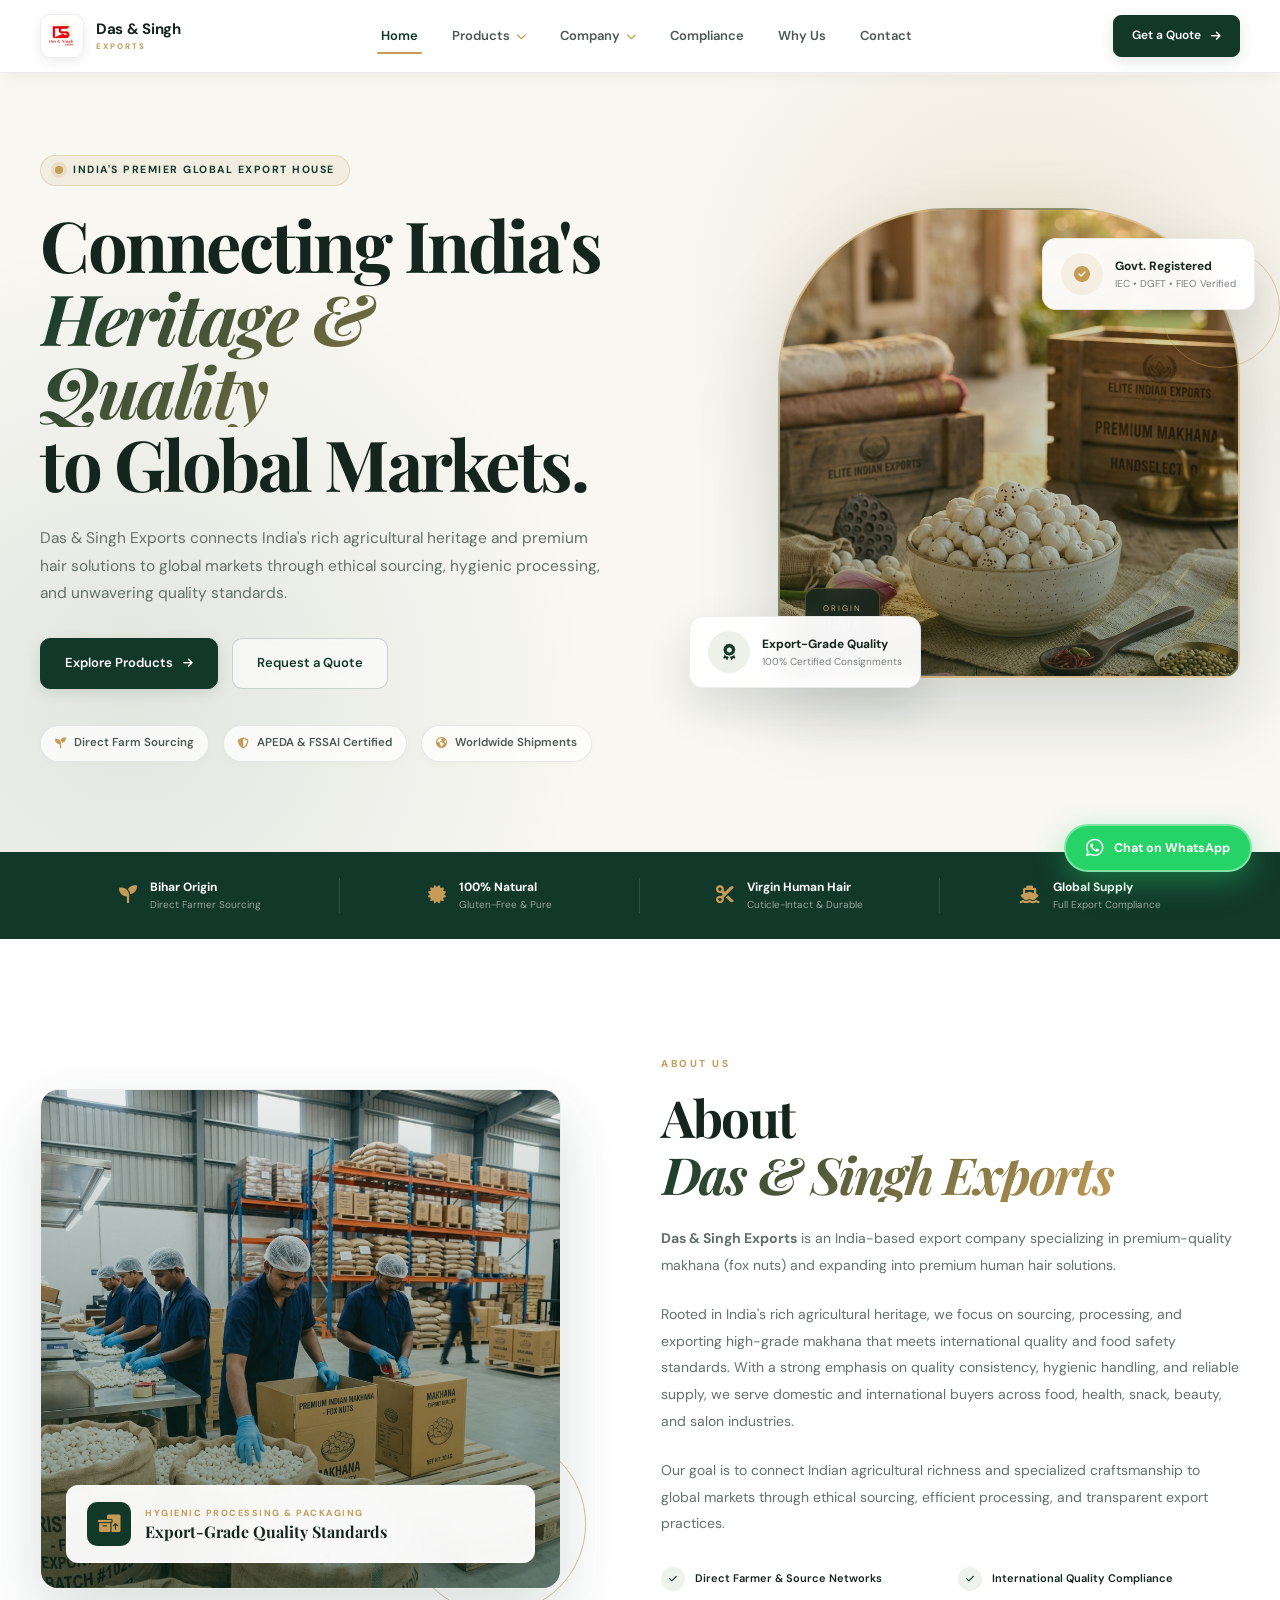
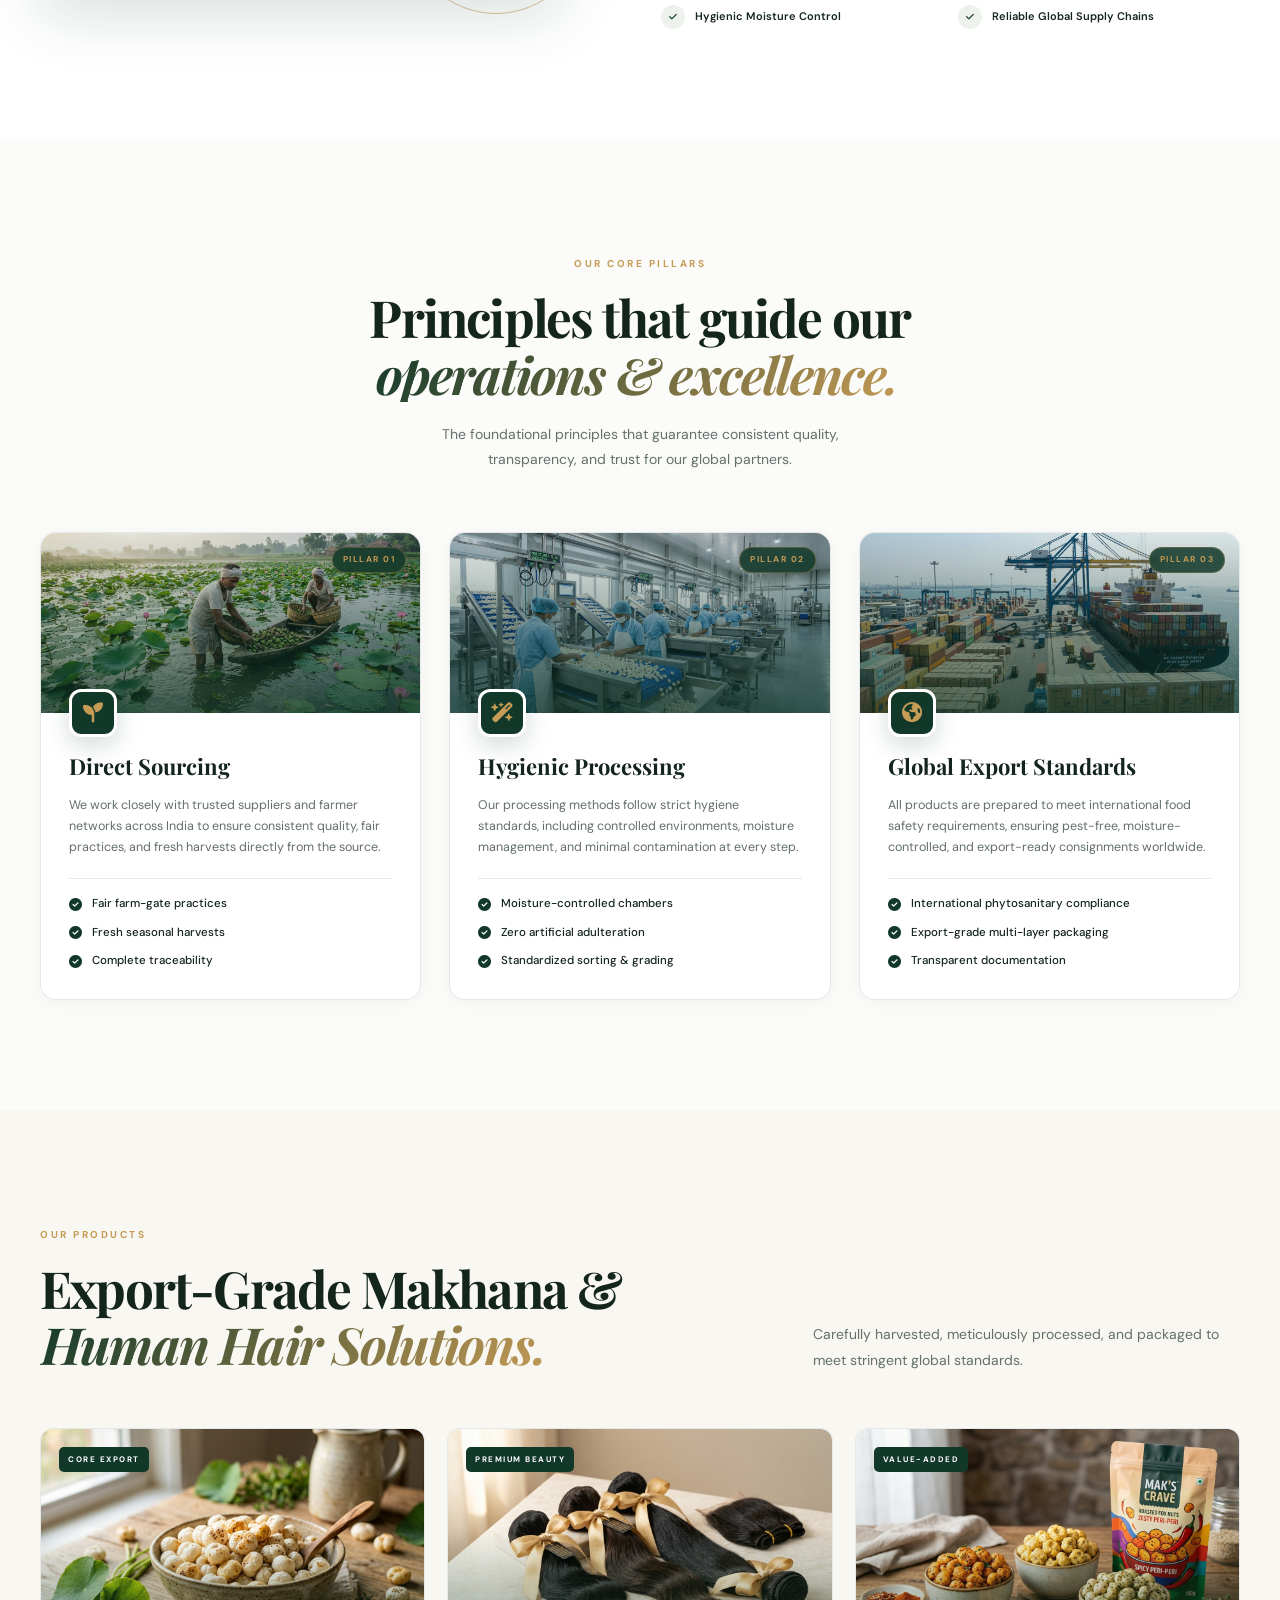
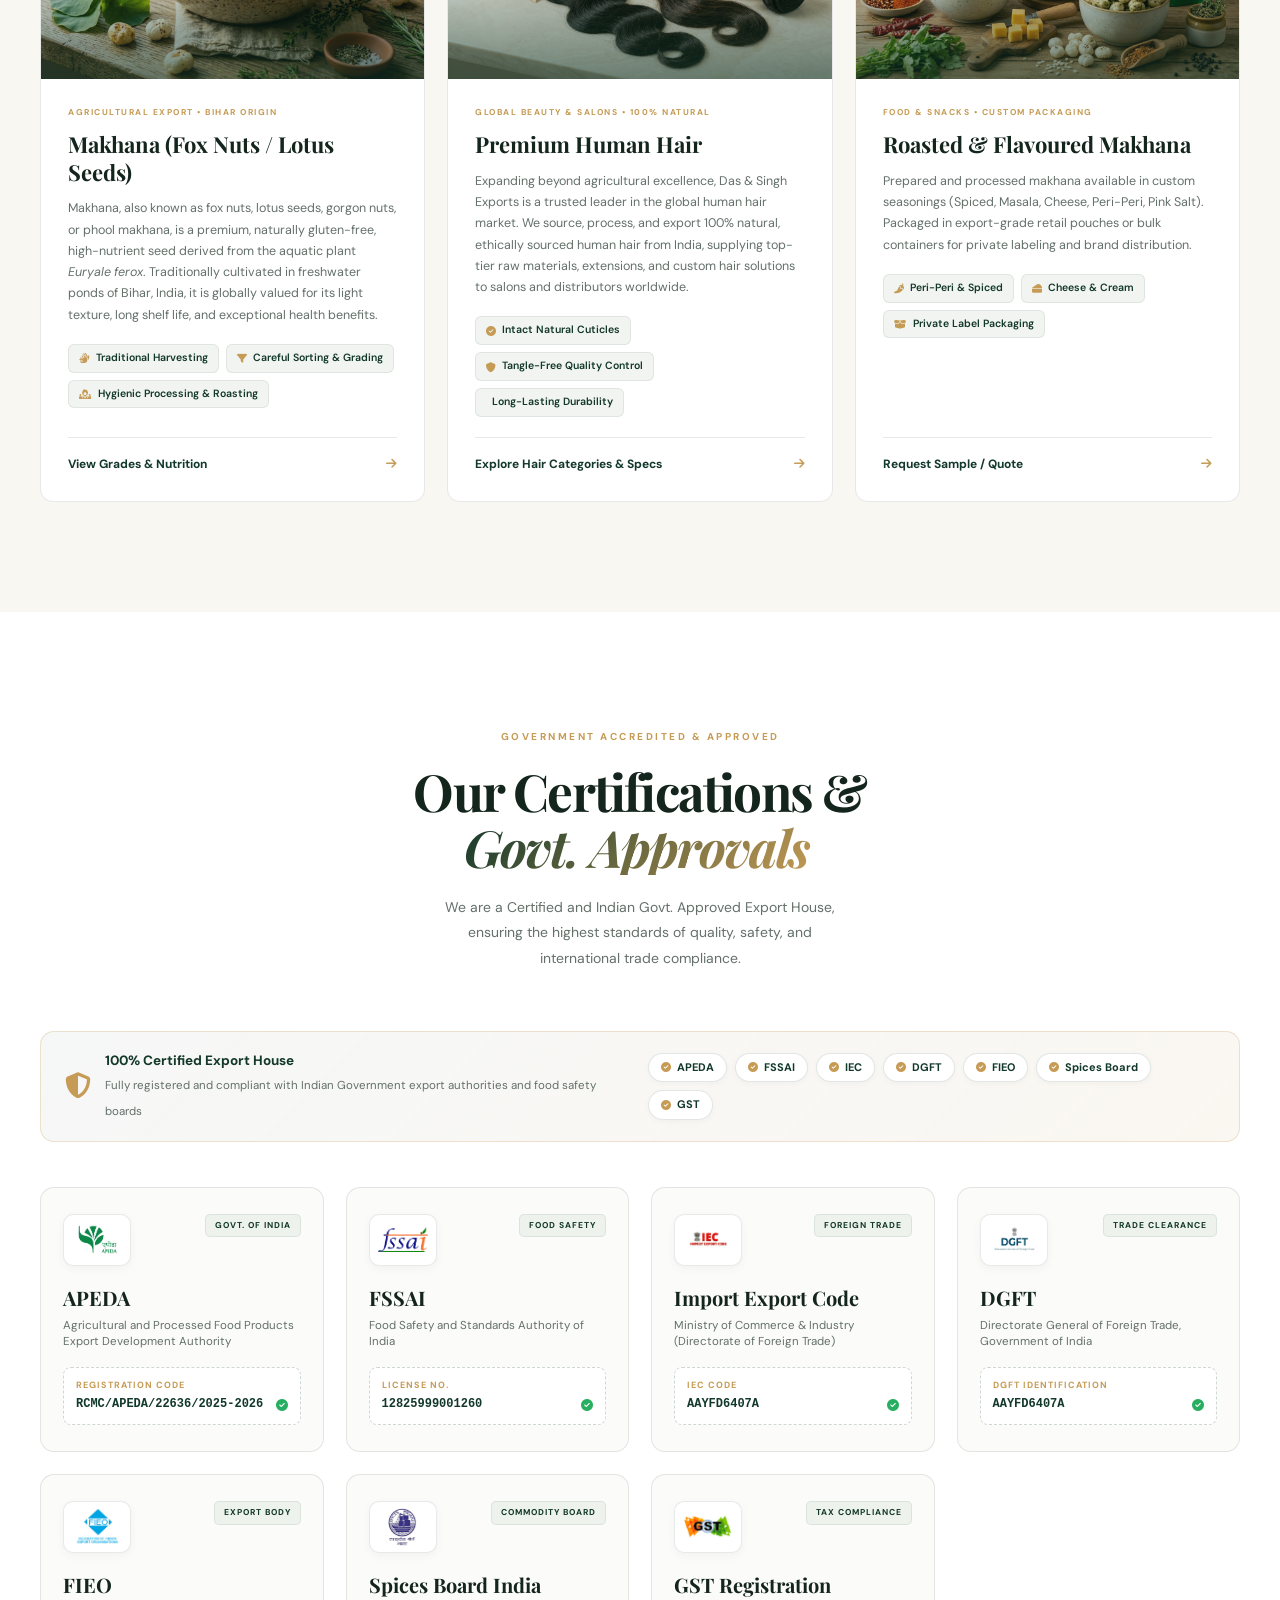
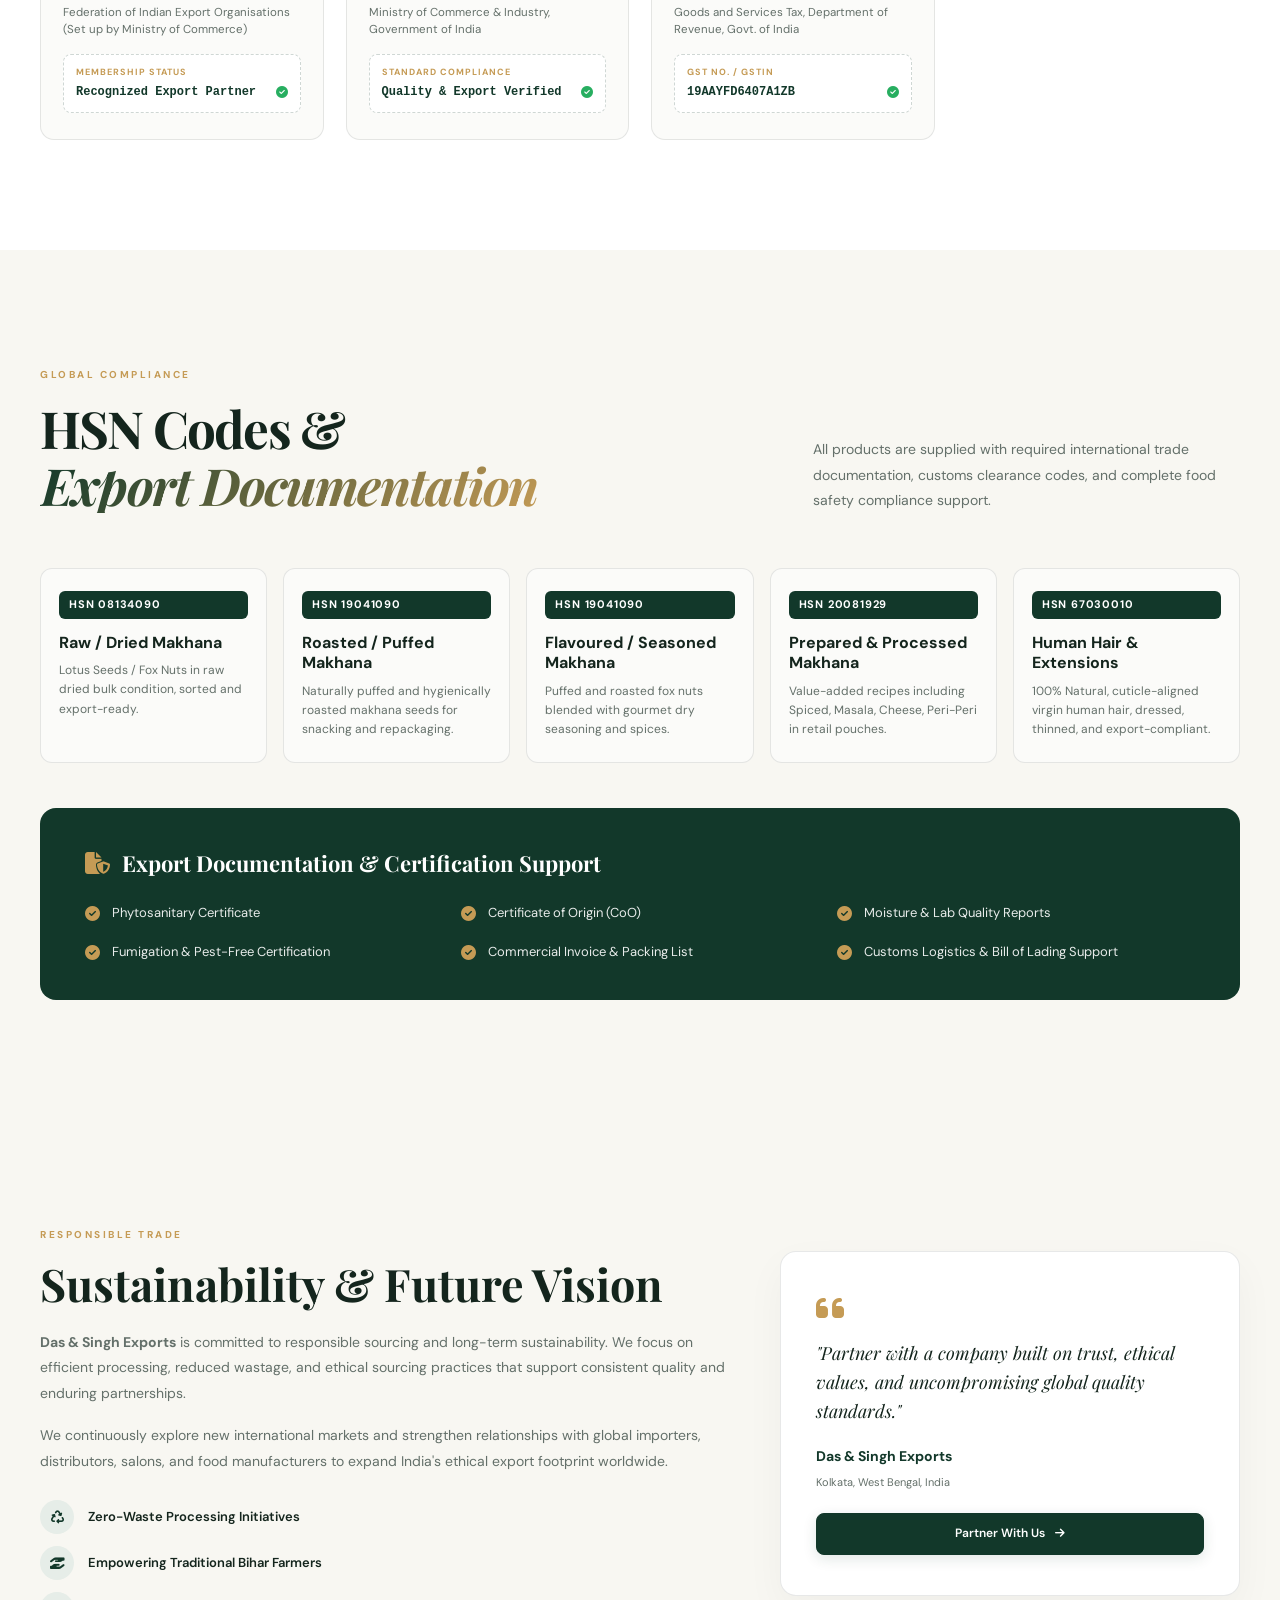
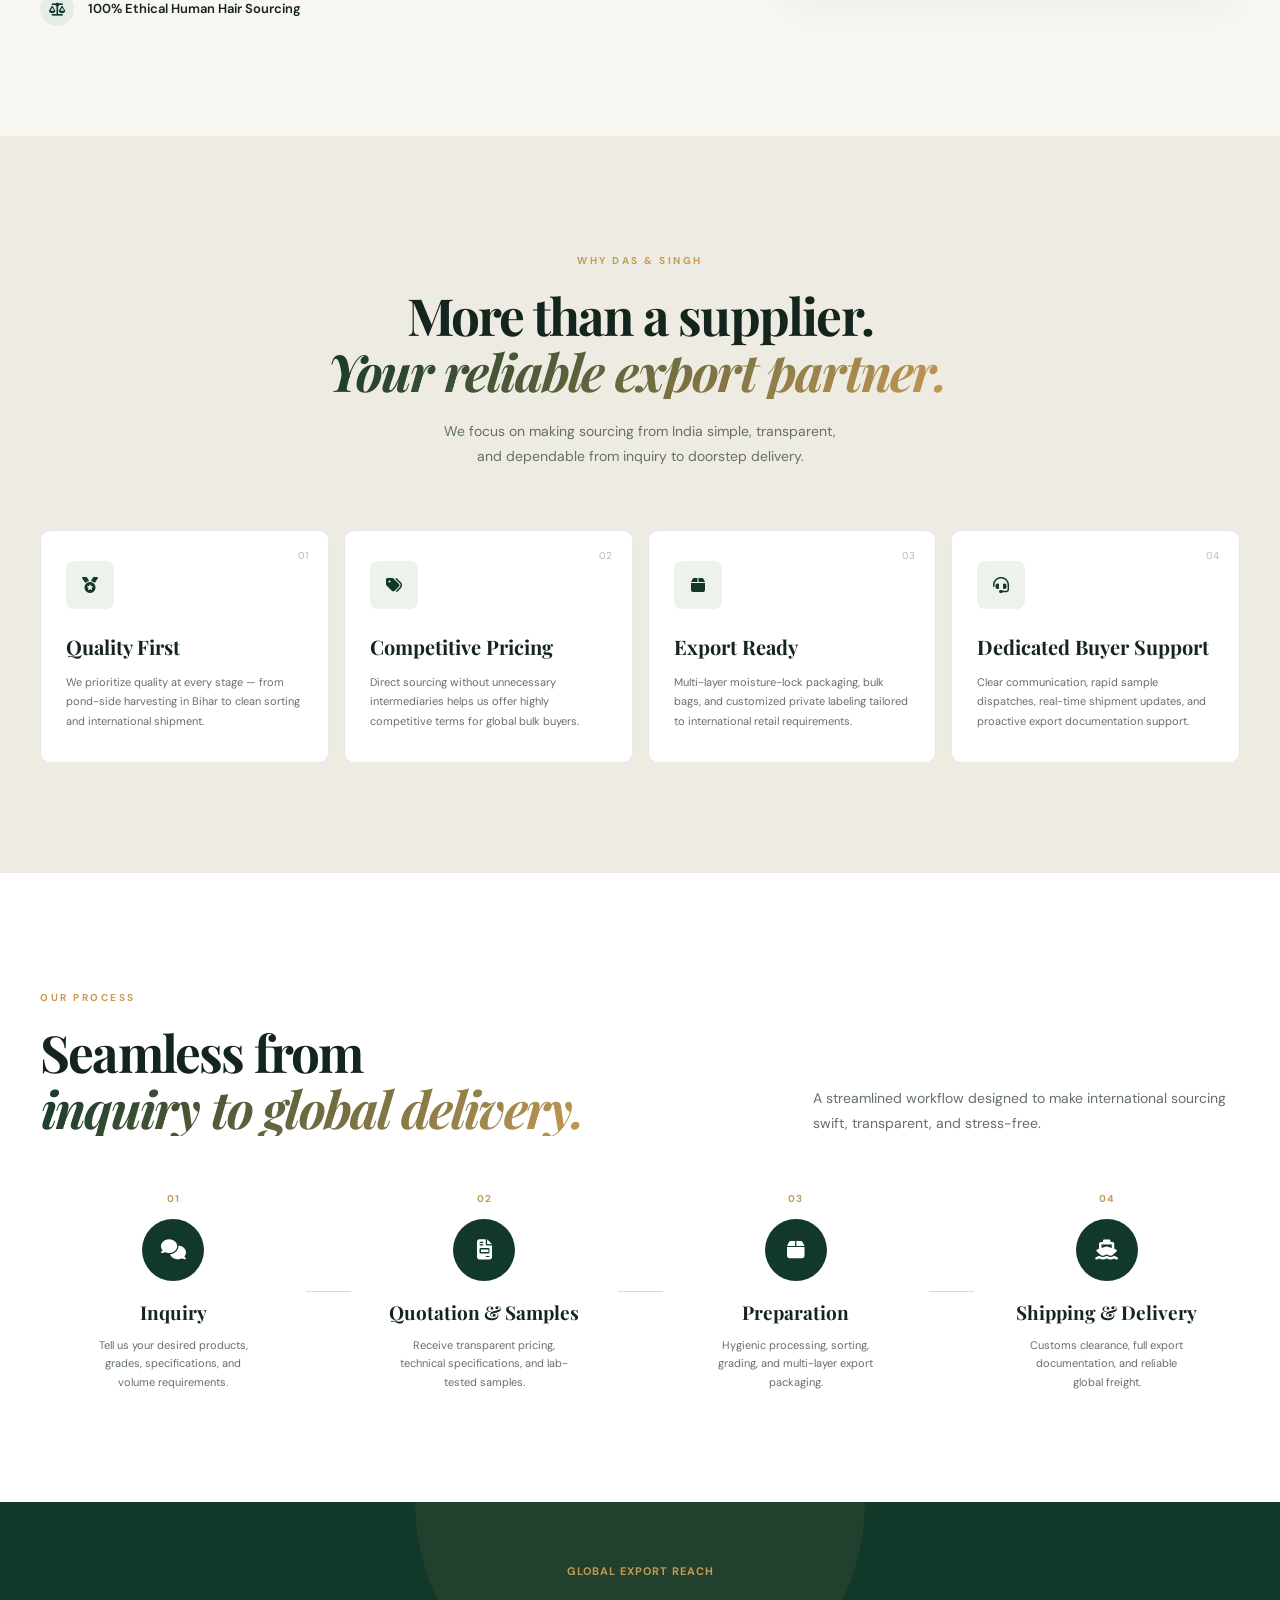
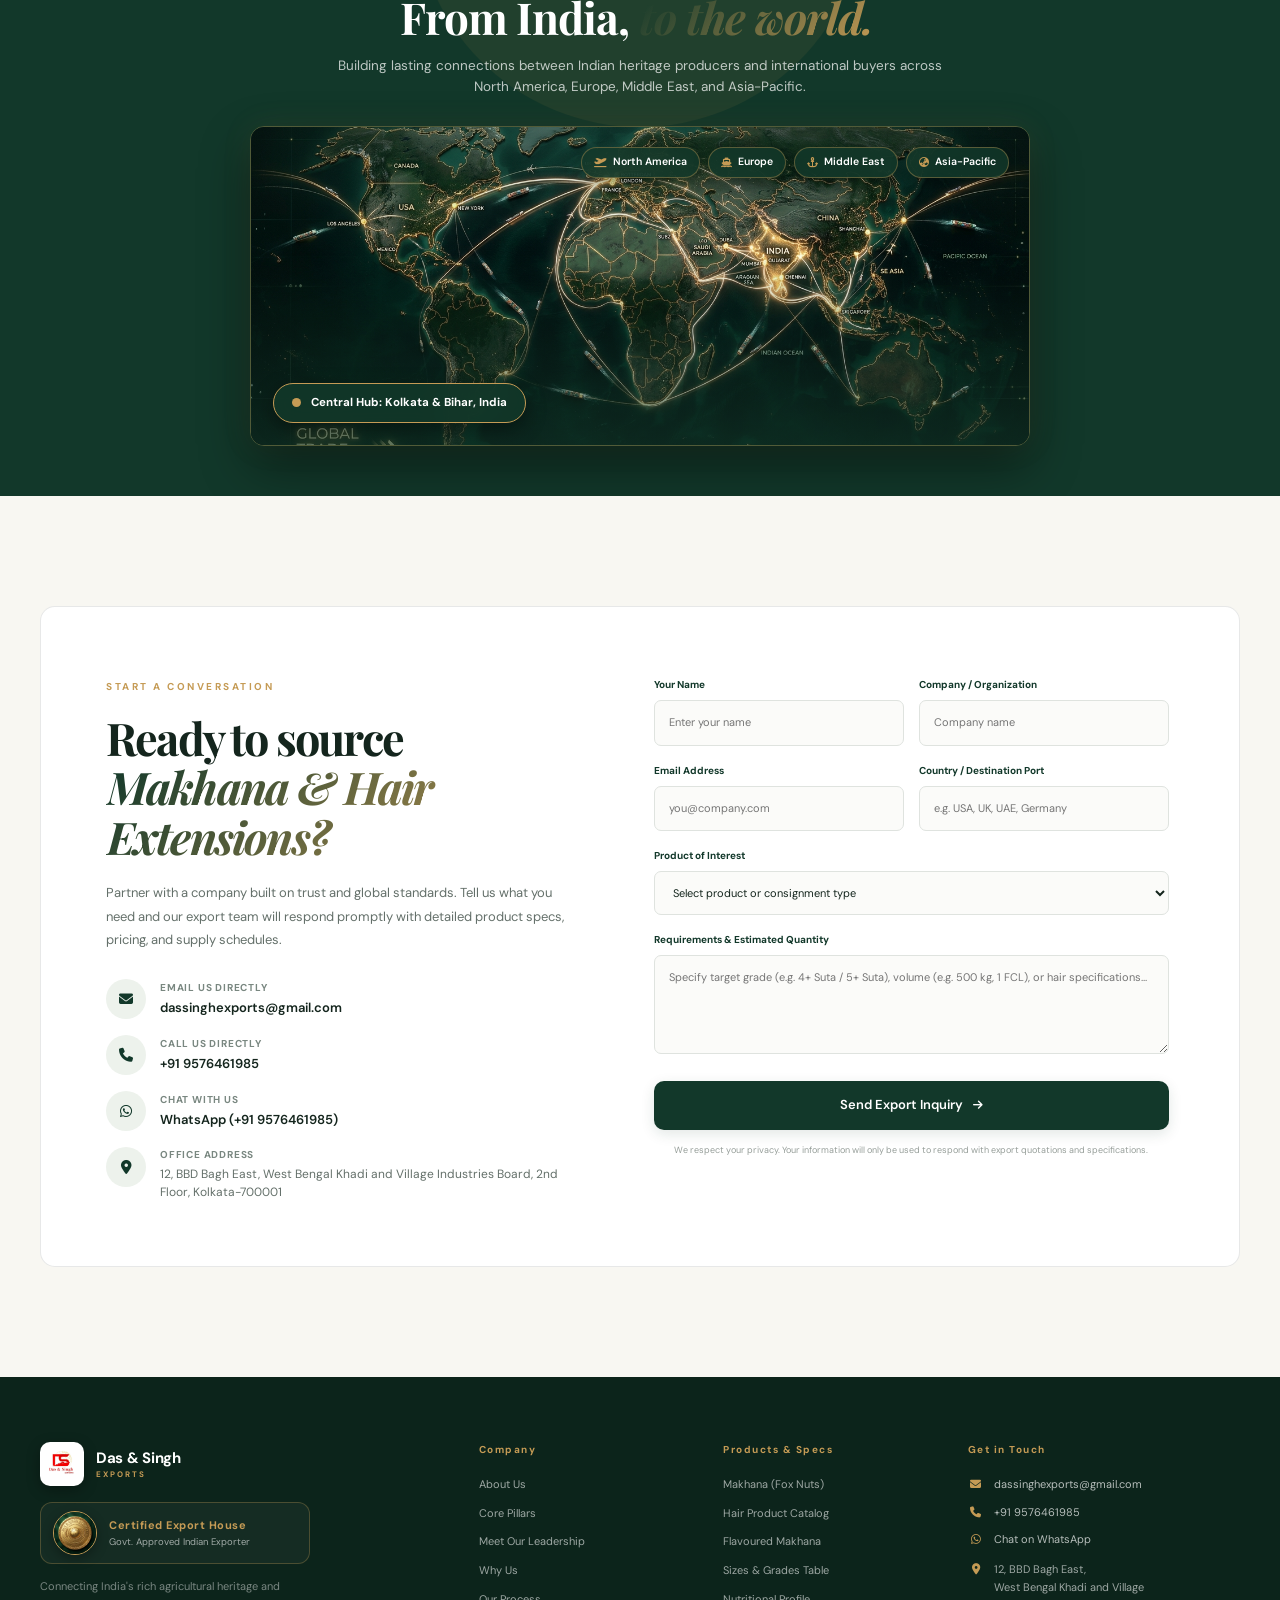
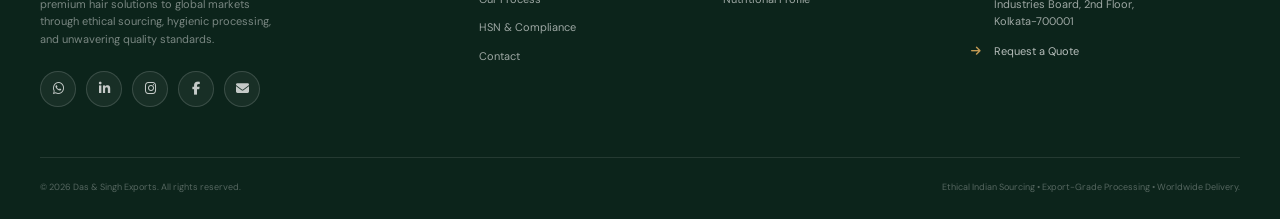
==== commit e1312f5a: "Bug Fixes" ====
--- a/index.html
+++ b/index.html
@@ -98,16 +98,80 @@
             </a>
 
             <nav class="nav-menu" id="navMenu">
-                <a href="#home" class="active">Home</a>
-                <a href="#about">About</a>
-                <a href="#products">Products</a>
-                <a href="grades-nutrition.html">Grades &amp; Specs</a>
-                <a href="hair-products.html">Hair Catalog</a>
-                <a href="leadership.html">Leadership</a>
-                <a href="#pillars">Pillars</a>
-                <a href="#certifications">Certifications</a>
-                <a href="#compliance">Compliance</a>
-                <a href="#contact">Contact</a>
+                <a href="#home" class="nav-link active">Home</a>
+
+                <!-- Products Dropdown -->
+                <div class="nav-dropdown">
+                    <button type="button" class="nav-dropdown-toggle">
+                        <span>Products</span>
+                        <i class="fa-solid fa-chevron-down"></i>
+                    </button>
+                    <div class="nav-dropdown-menu">
+                        <a href="#products" class="dropdown-item">
+                            <i class="fa-solid fa-seedling"></i>
+                            <div>
+                                <strong>Makhana (Fox Nuts)</strong>
+                                <small>Export Grade 4, 5 &amp; 6+ Suta</small>
+                            </div>
+                        </a>
+                        <a href="hair-products.html" class="dropdown-item">
+                            <i class="fa-solid fa-wand-magic-sparkles"></i>
+                            <div>
+                                <strong>Human Hair Catalog</strong>
+                                <small>100% Virgin Remy &amp; Extensions</small>
+                            </div>
+                        </a>
+                        <a href="grades-nutrition.html" class="dropdown-item">
+                            <i class="fa-solid fa-chart-simple"></i>
+                            <div>
+                                <strong>Grades &amp; Nutritional Specs</strong>
+                                <small>Lab Analysis &amp; Sizing Matrix</small>
+                            </div>
+                        </a>
+                    </div>
+                </div>
+
+                <!-- Company Dropdown -->
+                <div class="nav-dropdown">
+                    <button type="button" class="nav-dropdown-toggle">
+                        <span>Company</span>
+                        <i class="fa-solid fa-chevron-down"></i>
+                    </button>
+                    <div class="nav-dropdown-menu">
+                        <a href="#about" class="dropdown-item">
+                            <i class="fa-solid fa-building"></i>
+                            <div>
+                                <strong>About Us</strong>
+                                <small>Heritage, Quality &amp; Global Trade</small>
+                            </div>
+                        </a>
+                        <a href="leadership.html" class="dropdown-item">
+                            <i class="fa-solid fa-user-tie"></i>
+                            <div>
+                                <strong>Executive Leadership</strong>
+                                <small>Meet Our Visionary Founders</small>
+                            </div>
+                        </a>
+                        <a href="#pillars" class="dropdown-item">
+                            <i class="fa-solid fa-landmark"></i>
+                            <div>
+                                <strong>Core Pillars</strong>
+                                <small>Quality, Transparency &amp; Reach</small>
+                            </div>
+                        </a>
+                        <a href="#certifications" class="dropdown-item">
+                            <i class="fa-solid fa-certificate"></i>
+                            <div>
+                                <strong>Certifications &amp; Trust</strong>
+                                <small>APEDA, FSSAI, IEC, GST Registered</small>
+                            </div>
+                        </a>
+                    </div>
+                </div>
+
+                <a href="#compliance" class="nav-link">Compliance</a>
+                <a href="#why-us" class="nav-link">Why Us</a>
+                <a href="#contact" class="nav-link">Contact</a>
 
                 <a href="#quote" class="mobile-quote">
                     Get a Quote
--- a/style.css
+++ b/style.css
@@ -232,25 +232,46 @@
 .nav-menu {
     display: flex;
     align-items: center;
-    gap: 22px;
-}
-
-.nav-menu a {
+    gap: 26px;
+}
+
+.nav-link,
+.nav-dropdown-toggle {
     position: relative;
     color: #4a5953;
-    font-size: 12.5px;
+    font-size: 13px;
     font-weight: 600;
     padding: 6px 4px;
     transition: color 0.25s ease;
     white-space: nowrap;
-}
-
-.nav-menu a:hover,
-.nav-menu a.active {
+    display: inline-flex;
+    align-items: center;
+    gap: 6px;
+    background: transparent;
+    border: none;
+    cursor: pointer;
+    font-family: inherit;
+}
+
+.nav-link:hover,
+.nav-link.active,
+.nav-dropdown:hover .nav-dropdown-toggle,
+.nav-dropdown.active .nav-dropdown-toggle {
     color: var(--green);
 }
 
-.nav-menu a::after {
+.nav-dropdown-toggle i {
+    font-size: 10px;
+    color: var(--gold);
+    transition: transform 0.25s ease;
+}
+
+.nav-dropdown:hover .nav-dropdown-toggle i {
+    transform: rotate(180deg);
+}
+
+.nav-link::after,
+.nav-dropdown-toggle::after {
     content: "";
     position: absolute;
     left: 0;
@@ -264,9 +285,104 @@
     border-radius: 2px;
 }
 
-.nav-menu a:hover::after,
-.nav-menu a.active::after {
+.nav-link:hover::after,
+.nav-link.active::after,
+.nav-dropdown:hover .nav-dropdown-toggle::after,
+.nav-dropdown.active .nav-dropdown-toggle::after {
     transform: scaleX(1);
+}
+
+/* Dropdown Menu Container */
+.nav-dropdown {
+    position: relative;
+    display: inline-block;
+}
+
+.nav-dropdown-menu {
+    position: absolute;
+    top: calc(100% + 14px);
+    left: 50%;
+    transform: translateX(-50%) translateY(8px);
+    background: #ffffff;
+    border: 1px solid rgba(18, 56, 42, 0.1);
+    border-radius: 14px;
+    box-shadow: 0 15px 40px rgba(0, 0, 0, 0.12), 0 0 1px rgba(0, 0, 0, 0.1);
+    padding: 8px;
+    min-width: 275px;
+    opacity: 0;
+    visibility: hidden;
+    transition: all 0.25s cubic-bezier(0.16, 1, 0.3, 1);
+    z-index: 1000;
+}
+
+.nav-dropdown-menu::before {
+    content: "";
+    position: absolute;
+    top: -14px;
+    left: 0;
+    right: 0;
+    height: 16px;
+}
+
+.nav-dropdown:hover .nav-dropdown-menu,
+.nav-dropdown:focus-within .nav-dropdown-menu {
+    opacity: 1;
+    visibility: visible;
+    transform: translateX(-50%) translateY(0);
+}
+
+.dropdown-item {
+    display: flex;
+    align-items: center;
+    gap: 12px;
+    padding: 10px 12px;
+    border-radius: 9px;
+    color: var(--dark);
+    text-decoration: none;
+    transition: background 0.2s ease, transform 0.2s ease;
+}
+
+.dropdown-item:hover,
+.dropdown-item.active {
+    background: #edf2ec;
+    transform: translateX(3px);
+}
+
+.dropdown-item i {
+    width: 32px;
+    height: 32px;
+    border-radius: 8px;
+    background: rgba(18, 56, 42, 0.08);
+    color: var(--green);
+    display: grid;
+    place-items: center;
+    font-size: 13px;
+    flex-shrink: 0;
+    transition: background 0.2s ease, color 0.2s ease;
+}
+
+.dropdown-item:hover i,
+.dropdown-item.active i {
+    background: var(--green);
+    color: var(--gold);
+}
+
+.dropdown-item div {
+    display: flex;
+    flex-direction: column;
+}
+
+.dropdown-item strong {
+    font-size: 13px;
+    font-weight: 600;
+    color: var(--dark);
+    line-height: 1.25;
+}
+
+.dropdown-item small {
+    font-size: 10.5px;
+    color: var(--text);
+    margin-top: 2px;
 }
 
 .btn {
@@ -3733,23 +3849,77 @@
         }
     }
 
-    .nav-menu a {
-        padding: 12px 16px;
+    .nav-menu a,
+    .nav-dropdown-toggle {
+        padding: 12px 14px;
         font-size: 14px;
         font-weight: 600;
         color: var(--dark);
         border-radius: 8px;
         transition: all 0.2s ease;
+        width: 100%;
+        justify-content: space-between;
     }
 
     .nav-menu a:hover,
-    .nav-menu a.active {
+    .nav-menu a.active,
+    .nav-dropdown-toggle:hover,
+    .nav-dropdown.open .nav-dropdown-toggle {
         background: #edf2ec;
         color: var(--green);
     }
 
-    .nav-menu a.active::after {
+    .nav-menu a.active::after,
+    .nav-dropdown-toggle::after {
         display: none;
+    }
+
+    .nav-dropdown {
+        width: 100%;
+    }
+
+    .nav-dropdown-menu {
+        position: static;
+        transform: none;
+        box-shadow: none;
+        border: none;
+        border-left: 2px solid rgba(197, 155, 85, 0.4);
+        border-radius: 0;
+        padding: 4px 0 4px 10px;
+        margin: 2px 0 6px 12px;
+        min-width: unset;
+        background: transparent;
+        display: none;
+        opacity: 1;
+        visibility: visible;
+    }
+
+    .nav-dropdown.open .nav-dropdown-menu {
+        display: flex;
+        flex-direction: column;
+        gap: 4px;
+    }
+
+    .nav-dropdown.open .nav-dropdown-toggle i {
+        transform: rotate(180deg);
+    }
+
+    .dropdown-item {
+        padding: 8px 10px;
+    }
+
+    .dropdown-item i {
+        width: 28px;
+        height: 28px;
+        font-size: 11px;
+    }
+
+    .dropdown-item strong {
+        font-size: 13px;
+    }
+
+    .dropdown-item small {
+        font-size: 10.5px;
     }
 
     .mobile-quote {
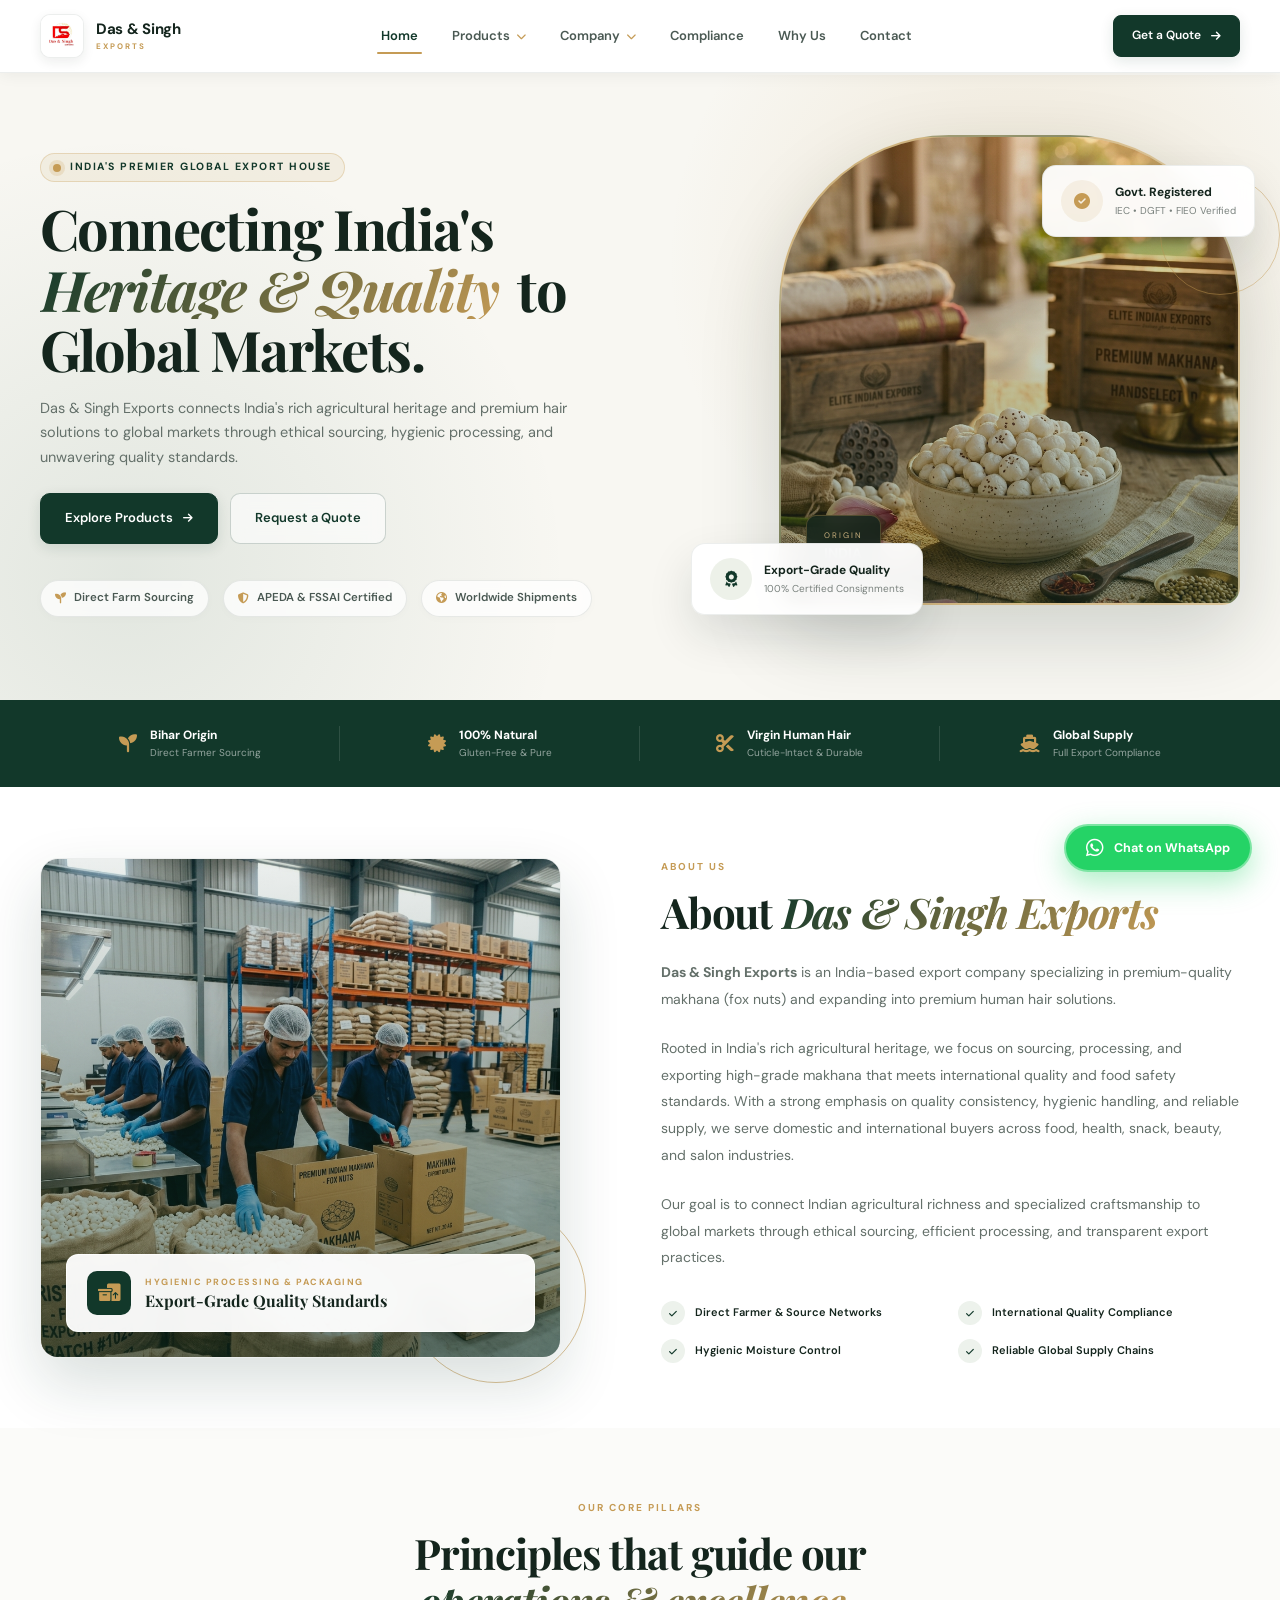
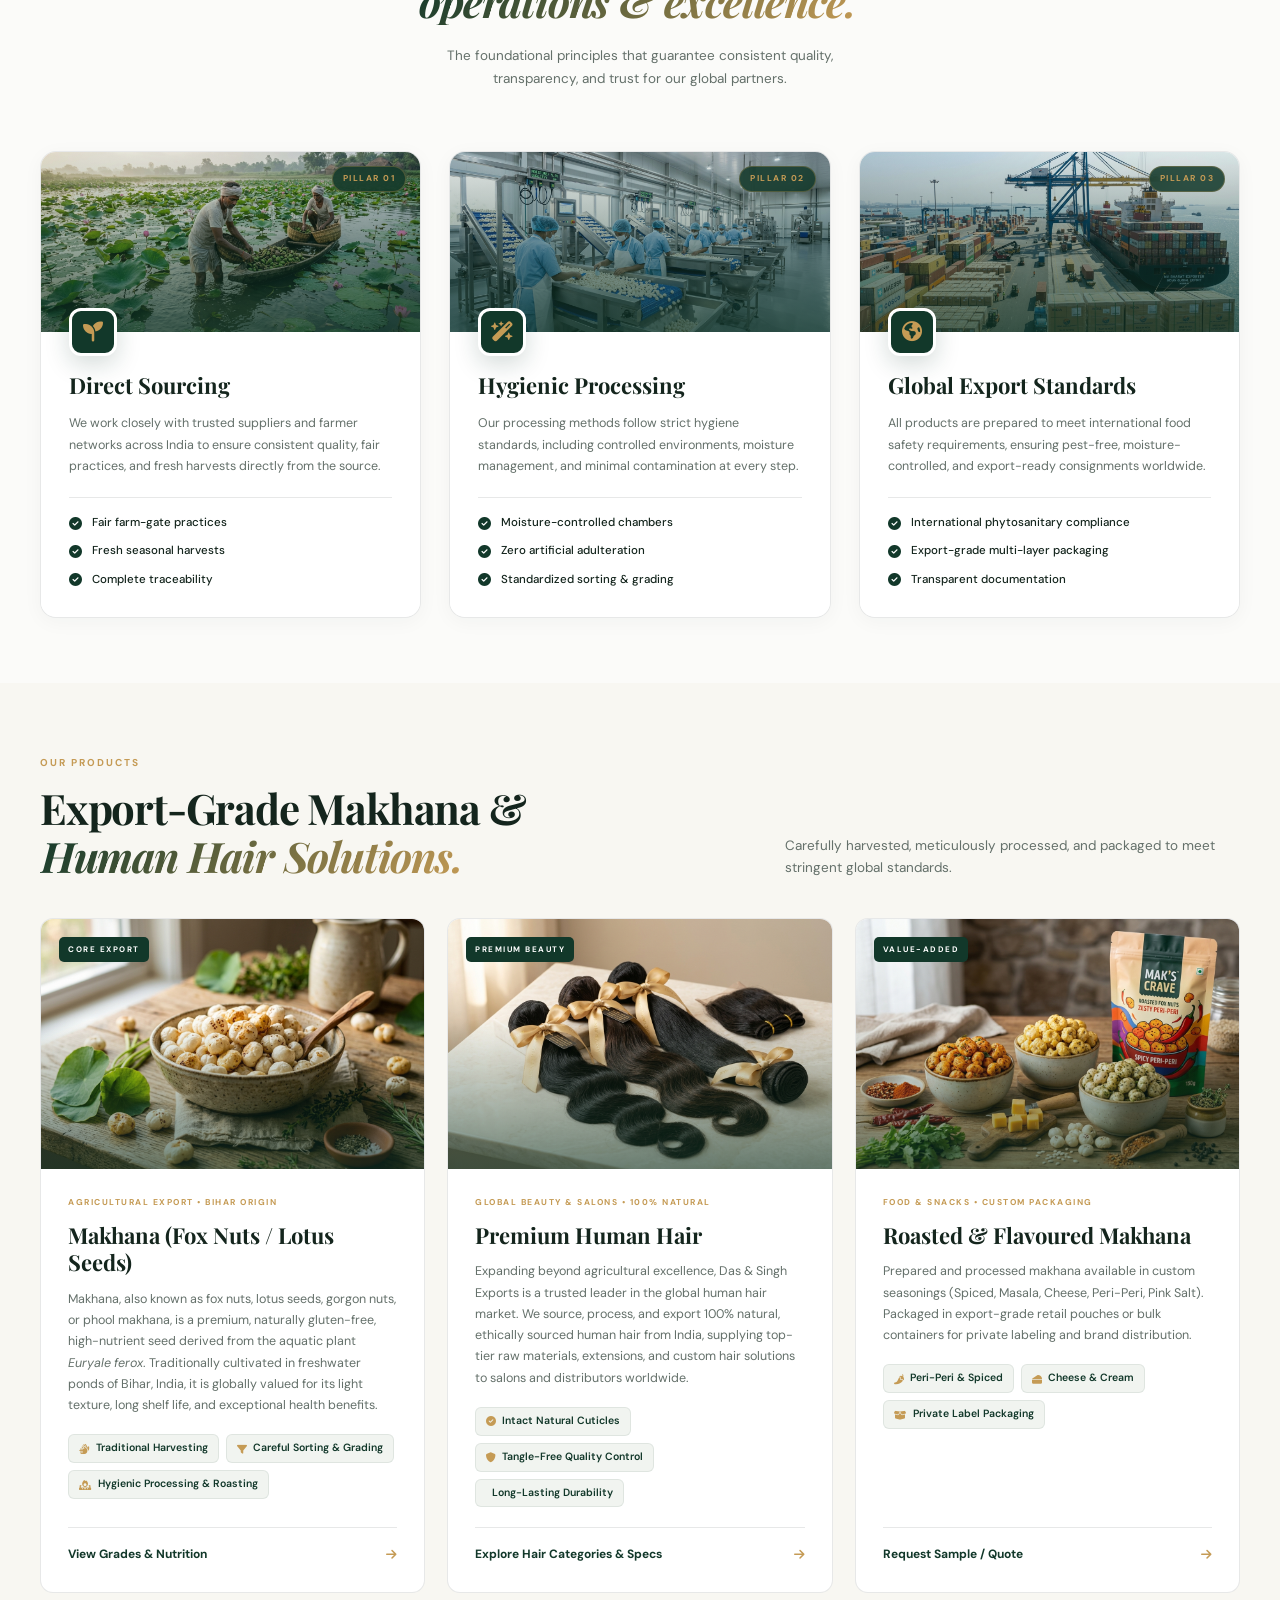
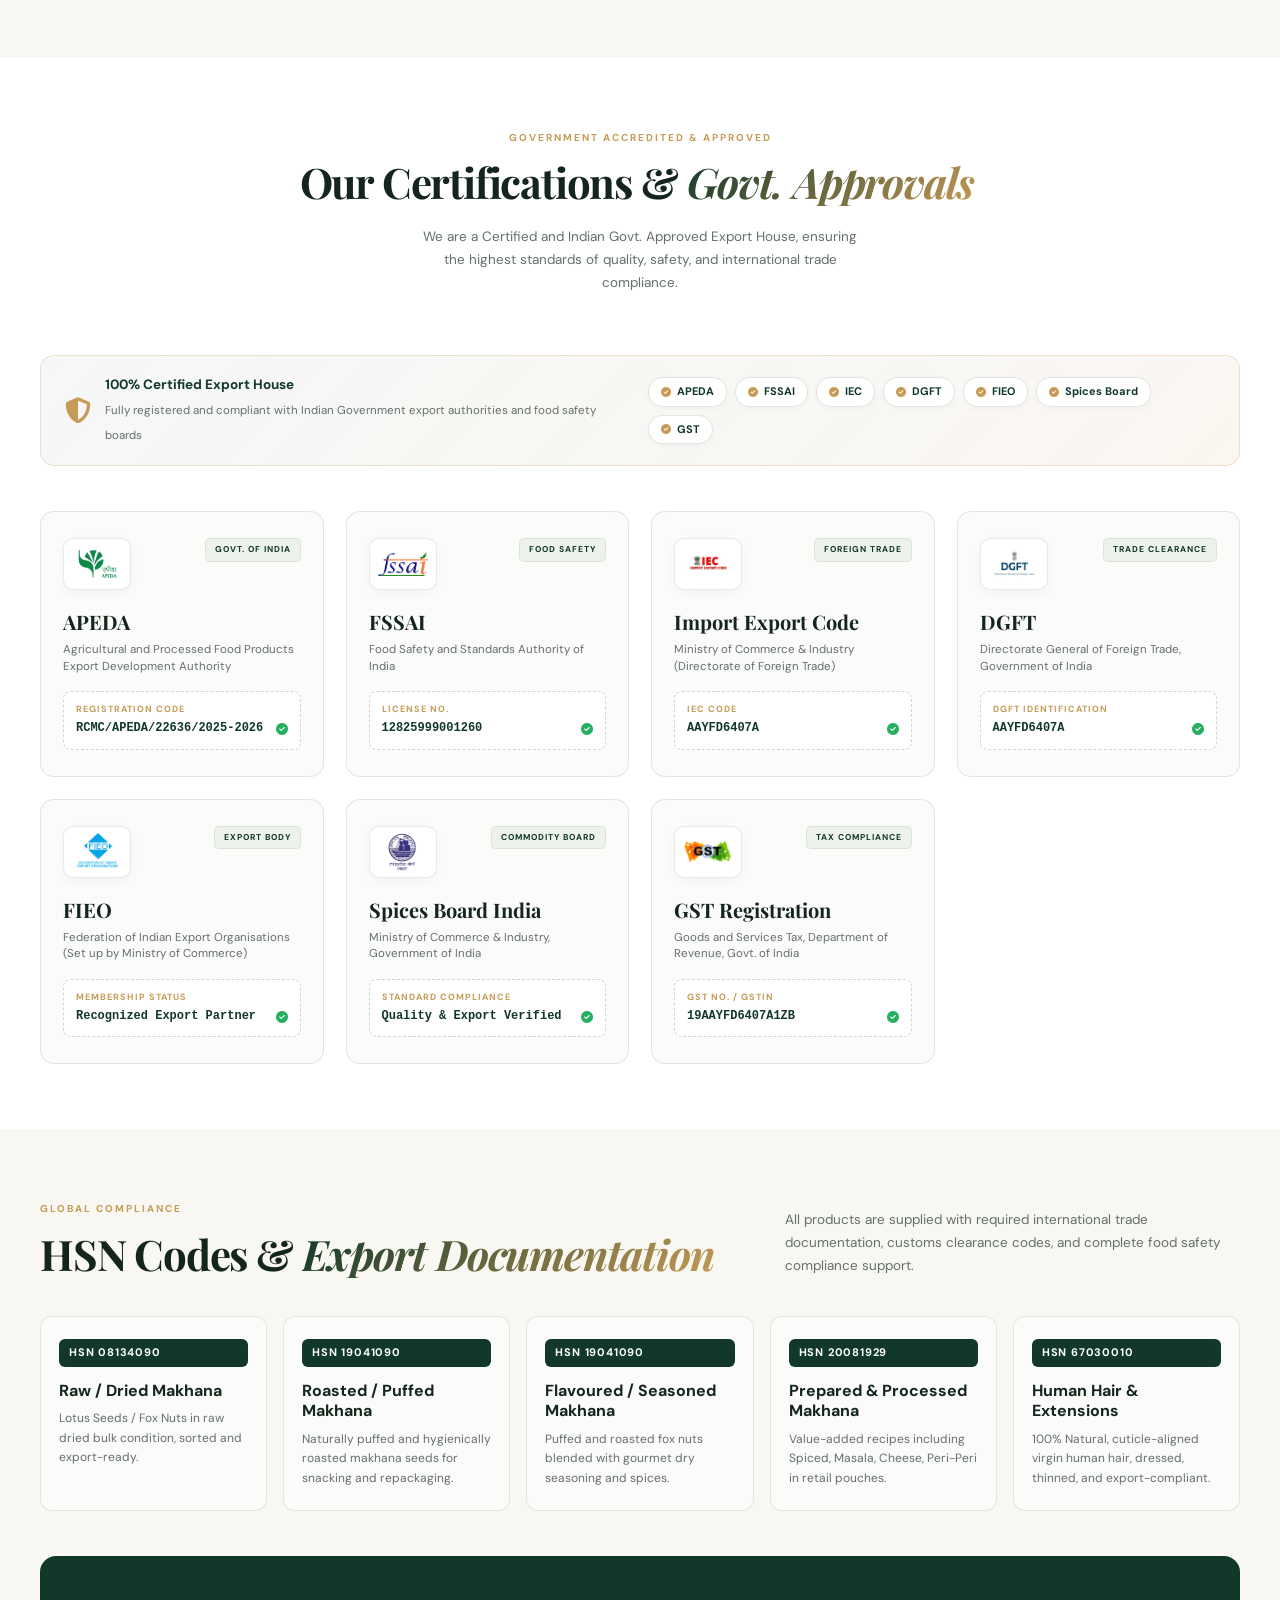
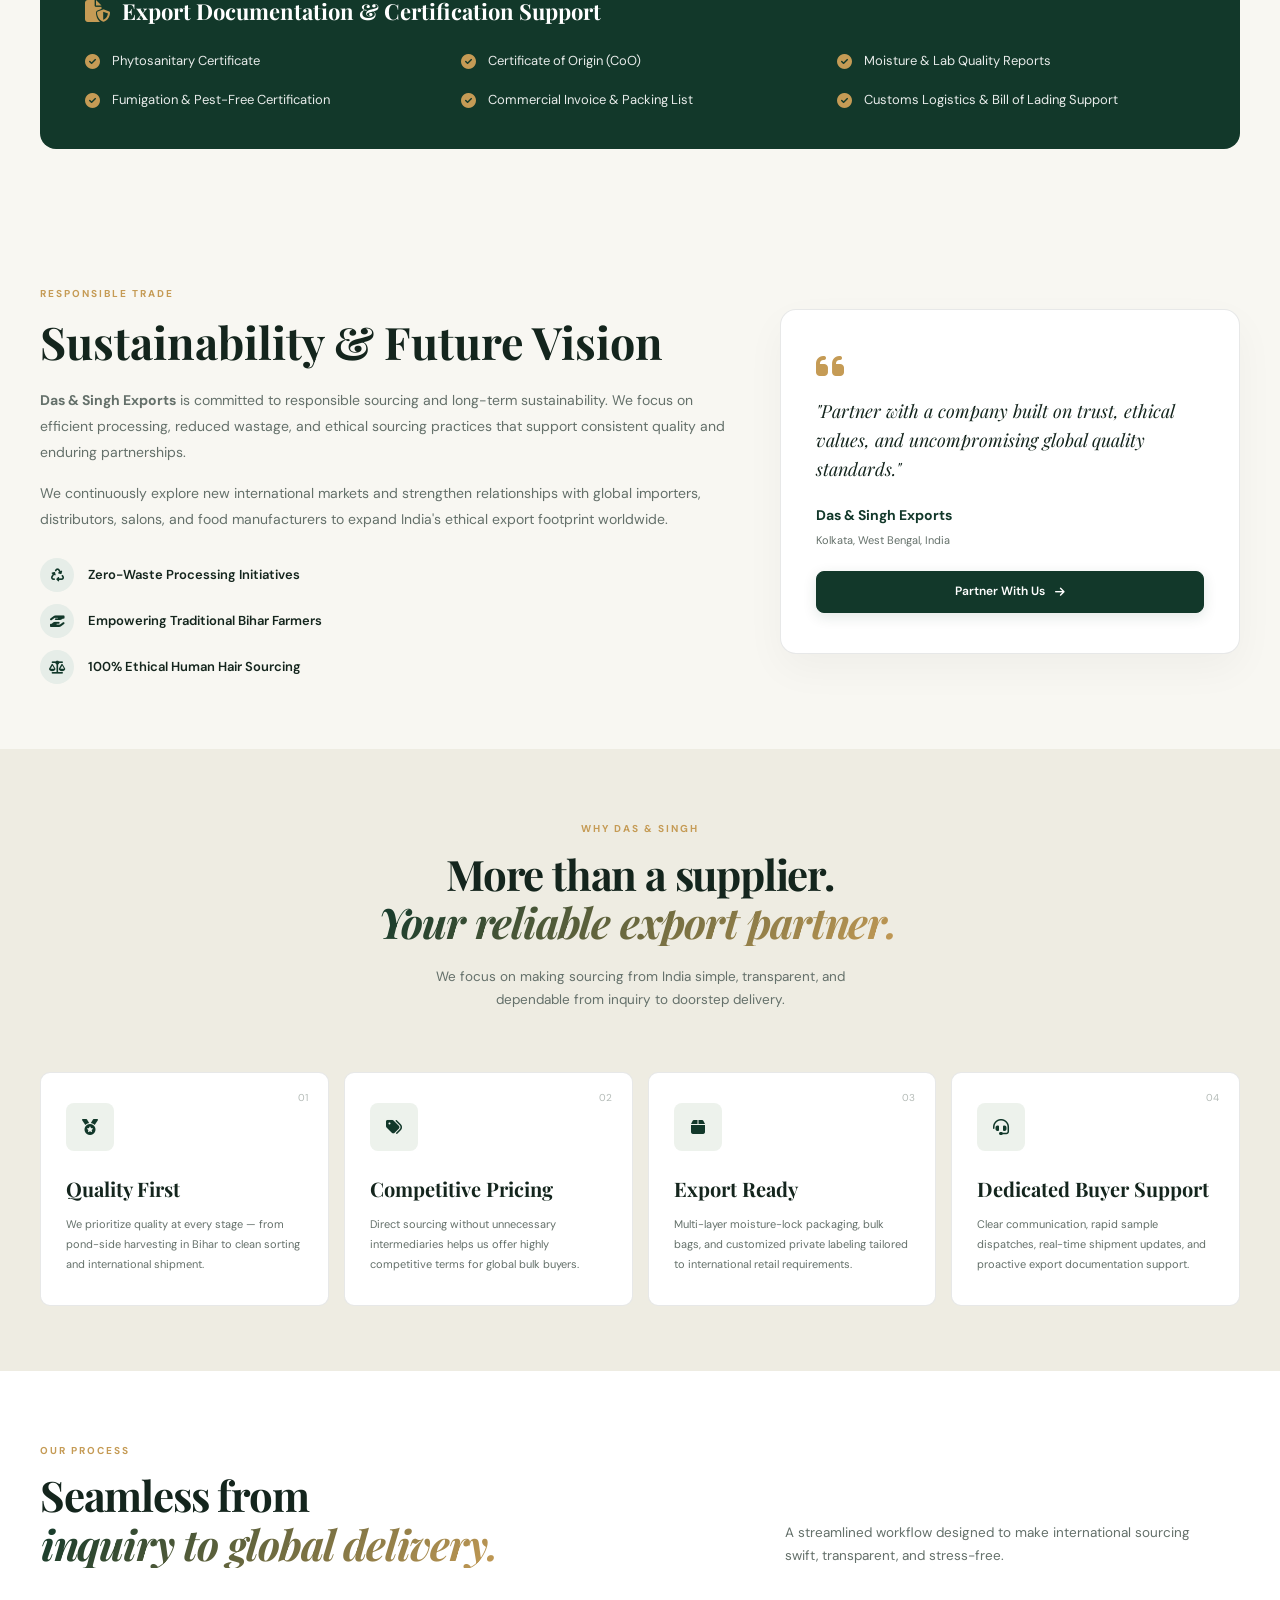
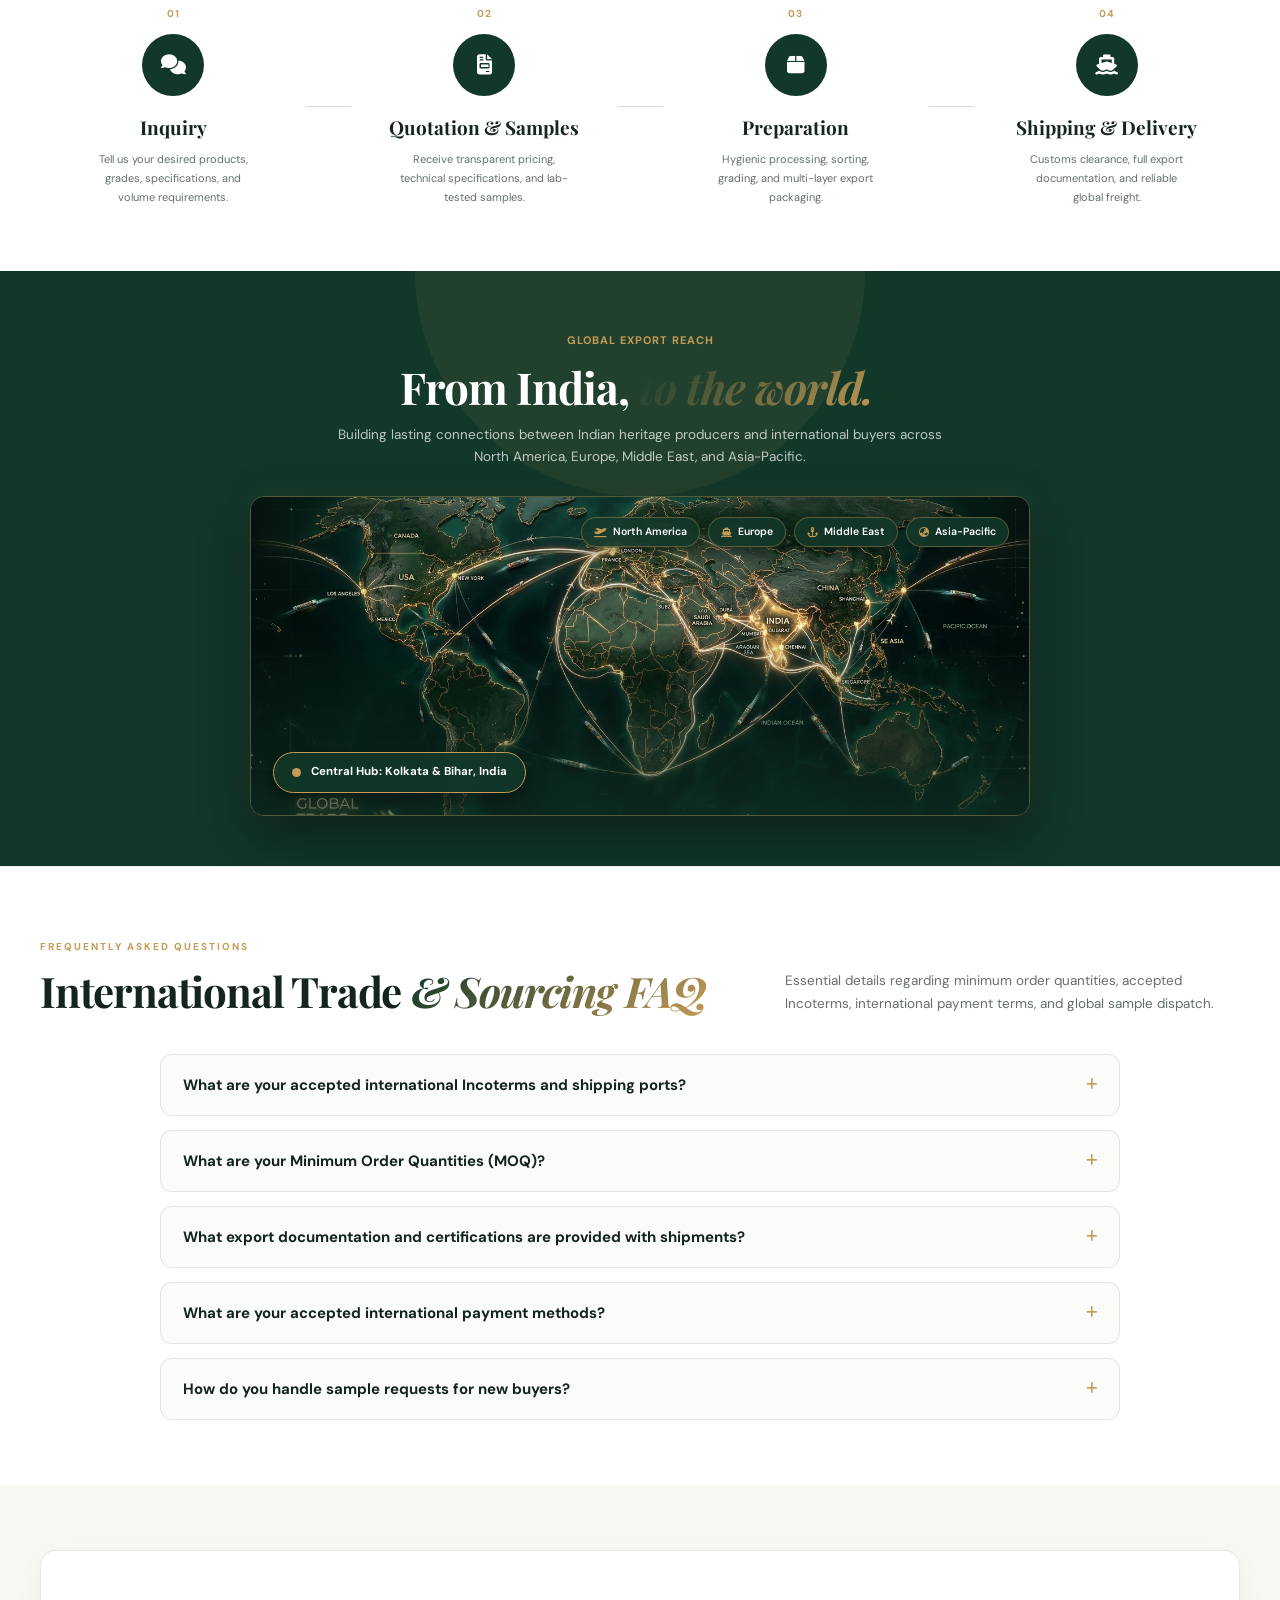
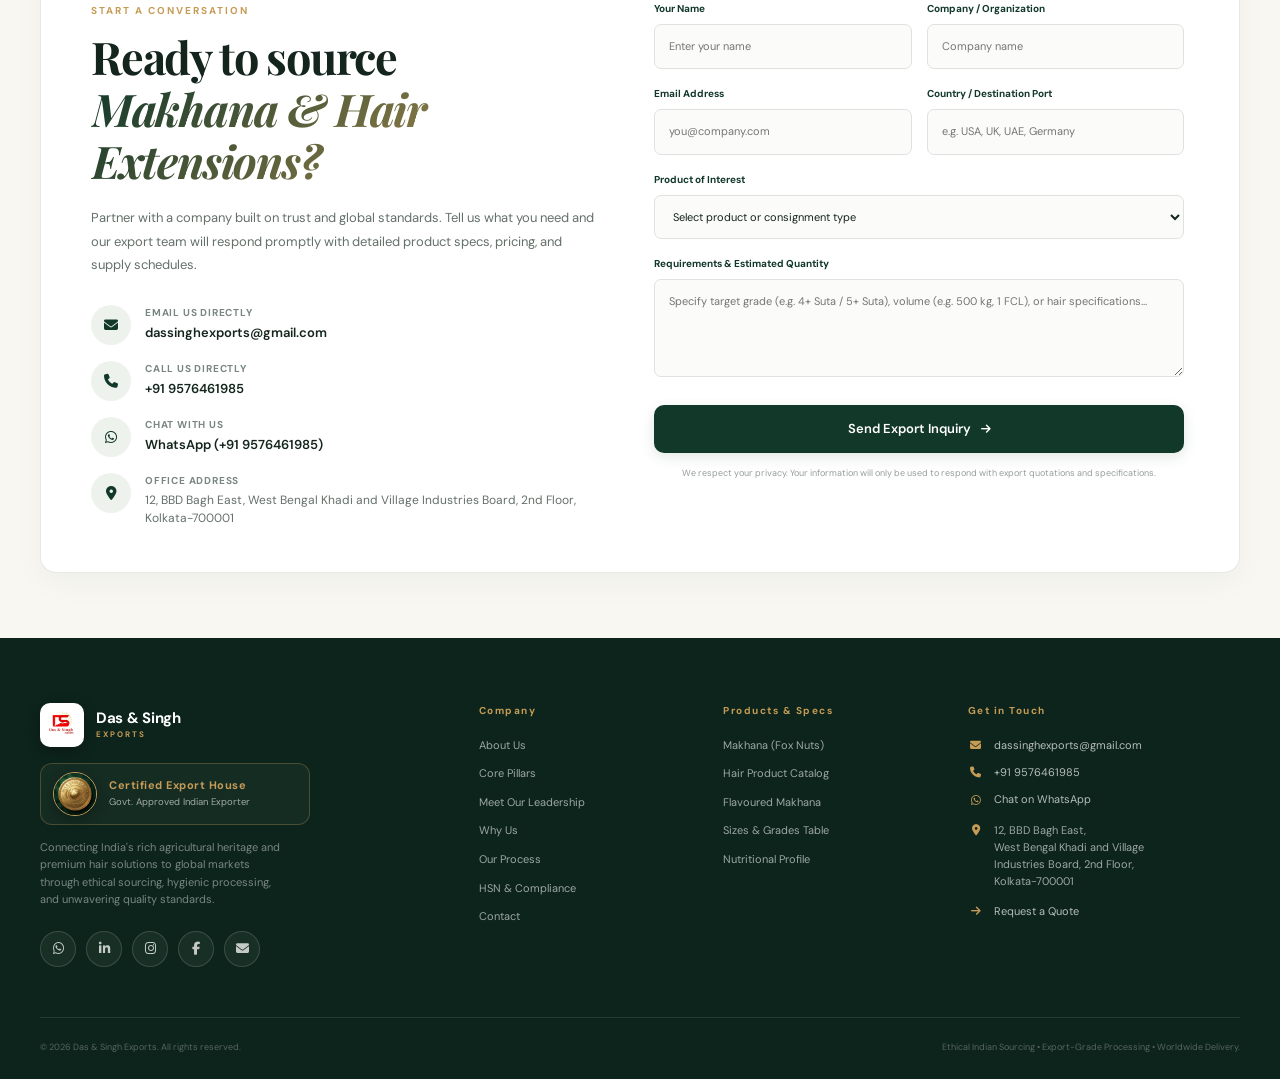
==== commit 06927b78: "Bug Fixes" ====
--- a/index.html
+++ b/index.html
@@ -33,7 +33,7 @@
     <link rel="stylesheet"
           href="https://cdnjs.cloudflare.com/ajax/libs/font-awesome/6.5.2/css/all.min.css">
 
-    <link rel="canonical" href="https://dassinghexports.com/">
+    <link rel="canonical" href="https://dasandsinghexport.com/">
     <link rel="apple-touch-icon" href="images/logo.png">
     <link rel="icon" type="image/png" href="images/logo.png">
 
@@ -45,8 +45,8 @@
       "@context": "https://schema.org",
       "@type": "Organization",
       "name": "Das & Singh Exports",
-      "url": "https://dassinghexports.com/",
-      "logo": "https://dassinghexports.com/images/logo.png",
+      "url": "https://dasandsinghexport.com/",
+      "logo": "https://dasandsinghexport.com/images/logo.png",
       "description": "Govt. Approved Indian Export House specializing in premium Phool Makhana (Fox Nuts / Lotus Seeds) and 100% natural Indian Human Hair.",
       "telephone": "+919576461985",
       "email": "dassinghexports@gmail.com",
@@ -1251,9 +1251,93 @@
 </section>
 
 
-<!-- ================= QUOTE ================= -->
-
-<section class="section quote-section" id="quote">
+<!-- ================= FAQ SECTION ================= -->
+
+<section class="section faq-section" id="faq">
+
+    <div class="container">
+
+        <div class="section-heading">
+
+            <div>
+                <span class="section-tag">FREQUENTLY ASKED QUESTIONS</span>
+
+                <h2>
+                    International Trade
+                    <span>&amp; Sourcing FAQ</span>
+                </h2>
+            </div>
+
+            <p>
+                Essential details regarding minimum order quantities, accepted Incoterms, international payment terms, and global sample dispatch.
+            </p>
+
+        </div>
+
+
+        <div class="faq-accordion-grid">
+
+            <div class="faq-item">
+                <button type="button" class="faq-question">
+                    <span>What are your accepted international Incoterms and shipping ports?</span>
+                    <i class="fa-solid fa-plus"></i>
+                </button>
+                <div class="faq-answer">
+                    <p>We routinely supply goods under <strong>FOB Kolkata (Netaji Subhash Dock / Haldia Port)</strong>, <strong>CIF / CFR</strong> to major global sea ports (e.g. Port of New York / LA, Rotterdam, Hamburg, Jebel Ali Dubai, London Gateway, Singapore), and <strong>CPT / CIP Air Cargo</strong> via Kolkata (CCU) / Delhi (DEL) International Airports.</p>
+                </div>
+            </div>
+
+            <div class="faq-item">
+                <button type="button" class="faq-question">
+                    <span>What are your Minimum Order Quantities (MOQ)?</span>
+                    <i class="fa-solid fa-plus"></i>
+                </button>
+                <div class="faq-answer">
+                    <p>For <strong>Phool Makhana (Fox Nuts)</strong>, standard commercial MOQ is <strong>500 KG (LCL / Trial)</strong> or <strong>1x20' FCL (~4.5 MT) / 1x40'HQ FCL (~10 MT)</strong> for maximum container freight efficiency. For <strong>Human Hair Extensions</strong>, MOQ starts from <strong>10 KG</strong> for trial consignments.</p>
+                </div>
+            </div>
+
+            <div class="faq-item">
+                <button type="button" class="faq-question">
+                    <span>What export documentation and certifications are provided with shipments?</span>
+                    <i class="fa-solid fa-plus"></i>
+                </button>
+                <div class="faq-answer">
+                    <p>Every commercial consignment includes: <strong>Phytosanitary Certificate</strong>, <strong>Certificate of Origin (CoO)</strong>, <strong>FSSAI / APEDA Quality Inspection Report</strong>, <strong>Laboratory Moisture Analysis (&lt;5%)</strong>, <strong>Fumigation Certificate</strong>, <strong>Commercial Invoice</strong>, <strong>Detailed Packing List</strong>, and <strong>Clean Bill of Lading</strong>.</p>
+                </div>
+            </div>
+
+            <div class="faq-item">
+                <button type="button" class="faq-question">
+                    <span>What are your accepted international payment methods?</span>
+                    <i class="fa-solid fa-plus"></i>
+                </button>
+                <div class="faq-answer">
+                    <p>We work with <strong>Irrevocable Letter of Credit (L/C at sight)</strong> from prime international banks, and <strong>Telegraphic Transfer (T/T Advance / Balance against BL scan)</strong>. Terms can be structured based on contract volume and buyer relationship.</p>
+                </div>
+            </div>
+
+            <div class="faq-item">
+                <button type="button" class="faq-question">
+                    <span>How do you handle sample requests for new buyers?</span>
+                    <i class="fa-solid fa-plus"></i>
+                </button>
+                <div class="faq-answer">
+                    <p>We dispatch sealed product evaluation samples (graded Makhana batches or raw/processed hair bundles) via <strong>DHL / FedEx Express</strong> within 48 hours of request. Contact us with your company profile and shipping account details to initiate dispatch.</p>
+                </div>
+            </div>
+
+        </div>
+
+    </div>
+
+</section>
+
+
+<!-- ================= CONTACT & RFQ SECTION ================= -->
+
+<section class="section quote-section" id="contact">
+    <div id="quote" style="position: absolute; top: -80px;"></div>
 
     <div class="container">
 
@@ -1426,7 +1510,7 @@
 
 <!-- ================= FOOTER ================= -->
 
-<footer class="footer" id="contact">
+<footer class="footer">
 
     <div class="container">
 
@@ -1494,7 +1578,7 @@
                 <a href="#why-us">Why Us</a>
                 <a href="#process">Our Process</a>
                 <a href="#compliance">HSN &amp; Compliance</a>
-                <a href="#quote">Contact</a>
+                <a href="#contact">Contact</a>
 
             </div>
 
@@ -1589,11 +1673,7 @@
 </div>
 
 
-<!-- ================= FLOATING SCROLL TO TOP & WHATSAPP CTAs ================= -->
-
-<button class="scroll-top-btn" id="scrollTopBtn" aria-label="Scroll to top of page" title="Back to Top">
-    <i class="fa-solid fa-arrow-up"></i>
-</button>
+<!-- ================= FLOATING WHATSAPP CTA ================= -->
 
 <a href="https://wa.me/919576461985?text=Hello%20Das%20%26%20Singh%20Exports%2C%20I%20am%20interested%20in%20an%20export%20inquiry." target="_blank" rel="noopener noreferrer" class="floating-whatsapp" aria-label="Chat with Das &amp; Singh Exports on WhatsApp" id="floatingWhatsapp">
     <i class="fa-brands fa-whatsapp"></i>
--- a/style.css
+++ b/style.css
@@ -450,10 +450,10 @@
 
 .hero {
     position: relative;
-    min-height: 740px;
-    display: flex;
-    align-items: center;
-    padding: 80px 0 90px;
+    min-height: auto;
+    display: flex;
+    align-items: center;
+    padding: 50px 0 55px;
     overflow: hidden;
 }
 
@@ -476,9 +476,9 @@
 
 .hero-grid {
     display: grid;
-    grid-template-columns: 1fr 0.95fr;
-    align-items: center;
-    gap: 70px;
+    grid-template-columns: 1.05fr 0.95fr;
+    align-items: center;
+    gap: 45px;
     position: relative;
     z-index: 2;
 }
@@ -488,17 +488,17 @@
     color: var(--gold);
     font-size: 10px;
     font-weight: 700;
-    letter-spacing: 2.5px;
+    letter-spacing: 2px;
 }
 
 .eyebrow {
     display: inline-flex;
     align-items: center;
-    gap: 10px;
-    margin-bottom: 22px;
+    gap: 9px;
+    margin-bottom: 16px;
     background: rgba(197, 155, 85, 0.1);
     border: 1px solid rgba(197, 155, 85, 0.3);
-    padding: 6px 14px;
+    padding: 5px 12px;
     border-radius: 30px;
 }
 
@@ -530,9 +530,9 @@
 .hero h1 {
     max-width: 650px;
     font-family: "Playfair Display", serif;
-    font-size: clamp(44px, 5.5vw, 72px);
-    line-height: 1.04;
-    letter-spacing: -2.5px;
+    font-size: clamp(38px, 4.4vw, 56px);
+    line-height: 1.08;
+    letter-spacing: -1.6px;
     font-weight: 700;
     color: var(--dark);
 }
@@ -556,16 +556,16 @@
 }
 
 .hero-content > p {
-    max-width: 560px;
-    margin: 24px 0 30px;
+    max-width: 540px;
+    margin: 16px 0 24px;
     color: var(--text);
-    font-size: 15.5px;
-    line-height: 1.8;
+    font-size: 14.5px;
+    line-height: 1.7;
 }
 
 .hero-buttons {
     display: flex;
-    gap: 14px;
+    gap: 12px;
     flex-wrap: wrap;
 }
 
@@ -825,34 +825,34 @@
 ========================================= */
 
 .section {
-    padding: 110px 0;
+    padding: 65px 0;
 }
 
 .section-heading {
     display: grid;
-    grid-template-columns: 1fr 0.6fr;
-    gap: 60px;
+    grid-template-columns: 1fr 0.65fr;
+    gap: 45px;
     align-items: end;
-    margin-bottom: 55px;
+    margin-bottom: 38px;
 }
 
 .section-heading h2,
 .center-heading h2,
 .about-content h2,
 .quote-content h2 {
-    margin-top: 15px;
+    margin-top: 10px;
     font-family: "Playfair Display", serif;
-    font-size: clamp(38px, 4vw, 52px);
-    line-height: 1.1;
-    letter-spacing: -1.8px;
+    font-size: clamp(30px, 3.4vw, 42px);
+    line-height: 1.15;
+    letter-spacing: -1.2px;
 }
 
 .section-heading > p,
 .center-heading > p {
     color: var(--text);
-    font-size: 14px;
-    line-height: 1.8;
-    max-width: 420px;
+    font-size: 13.5px;
+    line-height: 1.7;
+    max-width: 440px;
 }
 
 
@@ -1853,6 +1853,100 @@
 
 
 /* =========================================
+   FAQ SECTION
+========================================= */
+
+.faq-section {
+    background: #ffffff;
+    border-top: 1px solid var(--border);
+}
+
+.faq-accordion-grid {
+    display: flex;
+    flex-direction: column;
+    gap: 14px;
+    max-width: 960px;
+    margin: 0 auto;
+}
+
+.faq-item {
+    background: #fbfbf9;
+    border: 1px solid var(--border);
+    border-radius: 12px;
+    overflow: hidden;
+    transition: border-color 0.25s ease, box-shadow 0.25s ease;
+}
+
+.faq-item:hover {
+    border-color: rgba(18, 56, 42, 0.25);
+    box-shadow: 0 4px 15px rgba(18, 56, 42, 0.04);
+}
+
+.faq-item.open {
+    border-color: var(--green);
+    background: #ffffff;
+    box-shadow: 0 6px 20px rgba(18, 56, 42, 0.06);
+}
+
+.faq-question {
+    width: 100%;
+    padding: 18px 22px;
+    display: flex;
+    align-items: center;
+    justify-content: space-between;
+    gap: 16px;
+    background: transparent;
+    border: none;
+    cursor: pointer;
+    text-align: left;
+    font-family: inherit;
+    font-size: 15px;
+    font-weight: 700;
+    color: var(--dark);
+    transition: color 0.2s ease;
+}
+
+.faq-question:hover,
+.faq-item.open .faq-question {
+    color: var(--green);
+}
+
+.faq-question i {
+    font-size: 13px;
+    color: var(--gold);
+    transition: transform 0.3s ease;
+    flex-shrink: 0;
+}
+
+.faq-item.open .faq-question i {
+    transform: rotate(45deg);
+}
+
+.faq-answer {
+    max-height: 0;
+    overflow: hidden;
+    transition: max-height 0.35s ease, padding 0.35s ease;
+    padding: 0 22px;
+}
+
+.faq-item.open .faq-answer {
+    max-height: 250px;
+    padding: 0 22px 20px;
+}
+
+.faq-answer p {
+    font-size: 13.5px;
+    color: var(--text);
+    line-height: 1.7;
+    margin: 0;
+}
+
+.faq-answer p strong {
+    color: var(--dark);
+}
+
+
+/* =========================================
    QUOTE
 ========================================= */
 
@@ -1862,12 +1956,13 @@
 
 .quote-box {
     display: grid;
-    grid-template-columns: 0.9fr 1fr;
-    gap: 70px;
+    grid-template-columns: 0.95fr 1fr;
+    gap: 45px;
     background: white;
-    padding: 65px;
-    border-radius: 15px;
+    padding: 45px 50px;
+    border-radius: 16px;
     border: 1px solid var(--border);
+    box-shadow: 0 10px 30px rgba(18, 56, 42, 0.04);
 }
 
 .quote-content h2 {
@@ -2302,56 +2397,6 @@
     }
 }
 
-
-/* =========================================
-   SCROLL TO TOP BUTTON
-========================================= */
-
-.scroll-top-btn {
-    position: fixed;
-    bottom: 92px;
-    right: 28px;
-    width: 48px;
-    height: 48px;
-    background: var(--green);
-    color: var(--gold);
-    border: 2px solid var(--gold);
-    border-radius: 50%;
-    display: flex;
-    align-items: center;
-    justify-content: center;
-    font-size: 16px;
-    cursor: pointer;
-    z-index: 1499;
-    box-shadow: 0 8px 25px rgba(18, 56, 42, 0.28);
-    opacity: 0;
-    pointer-events: none;
-    transform: translateY(20px);
-    transition: opacity 0.35s ease, transform 0.35s cubic-bezier(0.16, 1, 0.3, 1), background 0.25s ease, color 0.25s ease, box-shadow 0.25s ease;
-}
-
-.scroll-top-btn.visible {
-    opacity: 1;
-    pointer-events: auto;
-    transform: translateY(0);
-}
-
-.scroll-top-btn:hover {
-    background: var(--gold);
-    color: var(--green);
-    transform: translateY(-4px);
-    box-shadow: 0 14px 32px rgba(197, 155, 85, 0.45);
-}
-
-@media (max-width: 600px) {
-    .scroll-top-btn {
-        bottom: 82px;
-        right: 22px;
-        width: 44px;
-        height: 44px;
-        font-size: 14px;
-    }
-}
 
 
 /* =========================================
@@ -4060,23 +4105,23 @@
     }
 
     .section {
-        padding: 55px 0;
+        padding: 45px 0;
     }
 
     .section-heading {
         grid-template-columns: 1fr;
-        gap: 12px;
-        margin-bottom: 30px;
+        gap: 10px;
+        margin-bottom: 24px;
     }
 
     .section-heading > p {
         max-width: 100%;
-        font-size: 13.5px;
-        line-height: 1.65;
+        font-size: 13px;
+        line-height: 1.6;
     }
 
     .container {
-        width: min(100% - 28px, 560px);
+        width: min(100% - 24px, 560px);
     }
 
     .nav-menu {
@@ -4087,7 +4132,7 @@
     }
 
     .hero {
-        padding: 35px 0 45px;
+        padding: 25px 0 35px;
         min-height: auto;
     }
 
@@ -4316,14 +4361,6 @@
     .floating-wa-text {
         display: none;
     }
-
-    .scroll-top-btn {
-        bottom: calc(max(18px, env(safe-area-inset-bottom, 18px)) + 60px);
-        right: 18px;
-        width: 44px;
-        height: 44px;
-        font-size: 14px;
-    }
 }
 
 /* 5. Small Mobile Phones (< 480px) */
@@ -4360,4 +4397,43 @@
         height: 190px;
         margin-top: 15px;
     }
+}
+
+/* =========================================
+   6. PRINT / PDF EXPORT STYLES
+========================================= */
+@media print {
+    .site-header,
+    .floating-whatsapp,
+    .menu-btn,
+    .download-specs-btn,
+    .site-footer,
+    .quote-section {
+        display: none !important;
+    }
+
+    body {
+        padding-top: 0 !important;
+        background: #ffffff !important;
+        color: #000000 !important;
+        font-size: 11pt;
+    }
+
+    .container {
+        width: 100% !important;
+        max-width: 100% !important;
+        padding: 0 !important;
+    }
+
+    .grades-table,
+    .nutrition-table {
+        border: 1px solid #333 !important;
+        page-break-inside: avoid;
+    }
+
+    .grades-table th,
+    .nutrition-table th {
+        background: #eee !important;
+        color: #000 !important;
+    }
 }
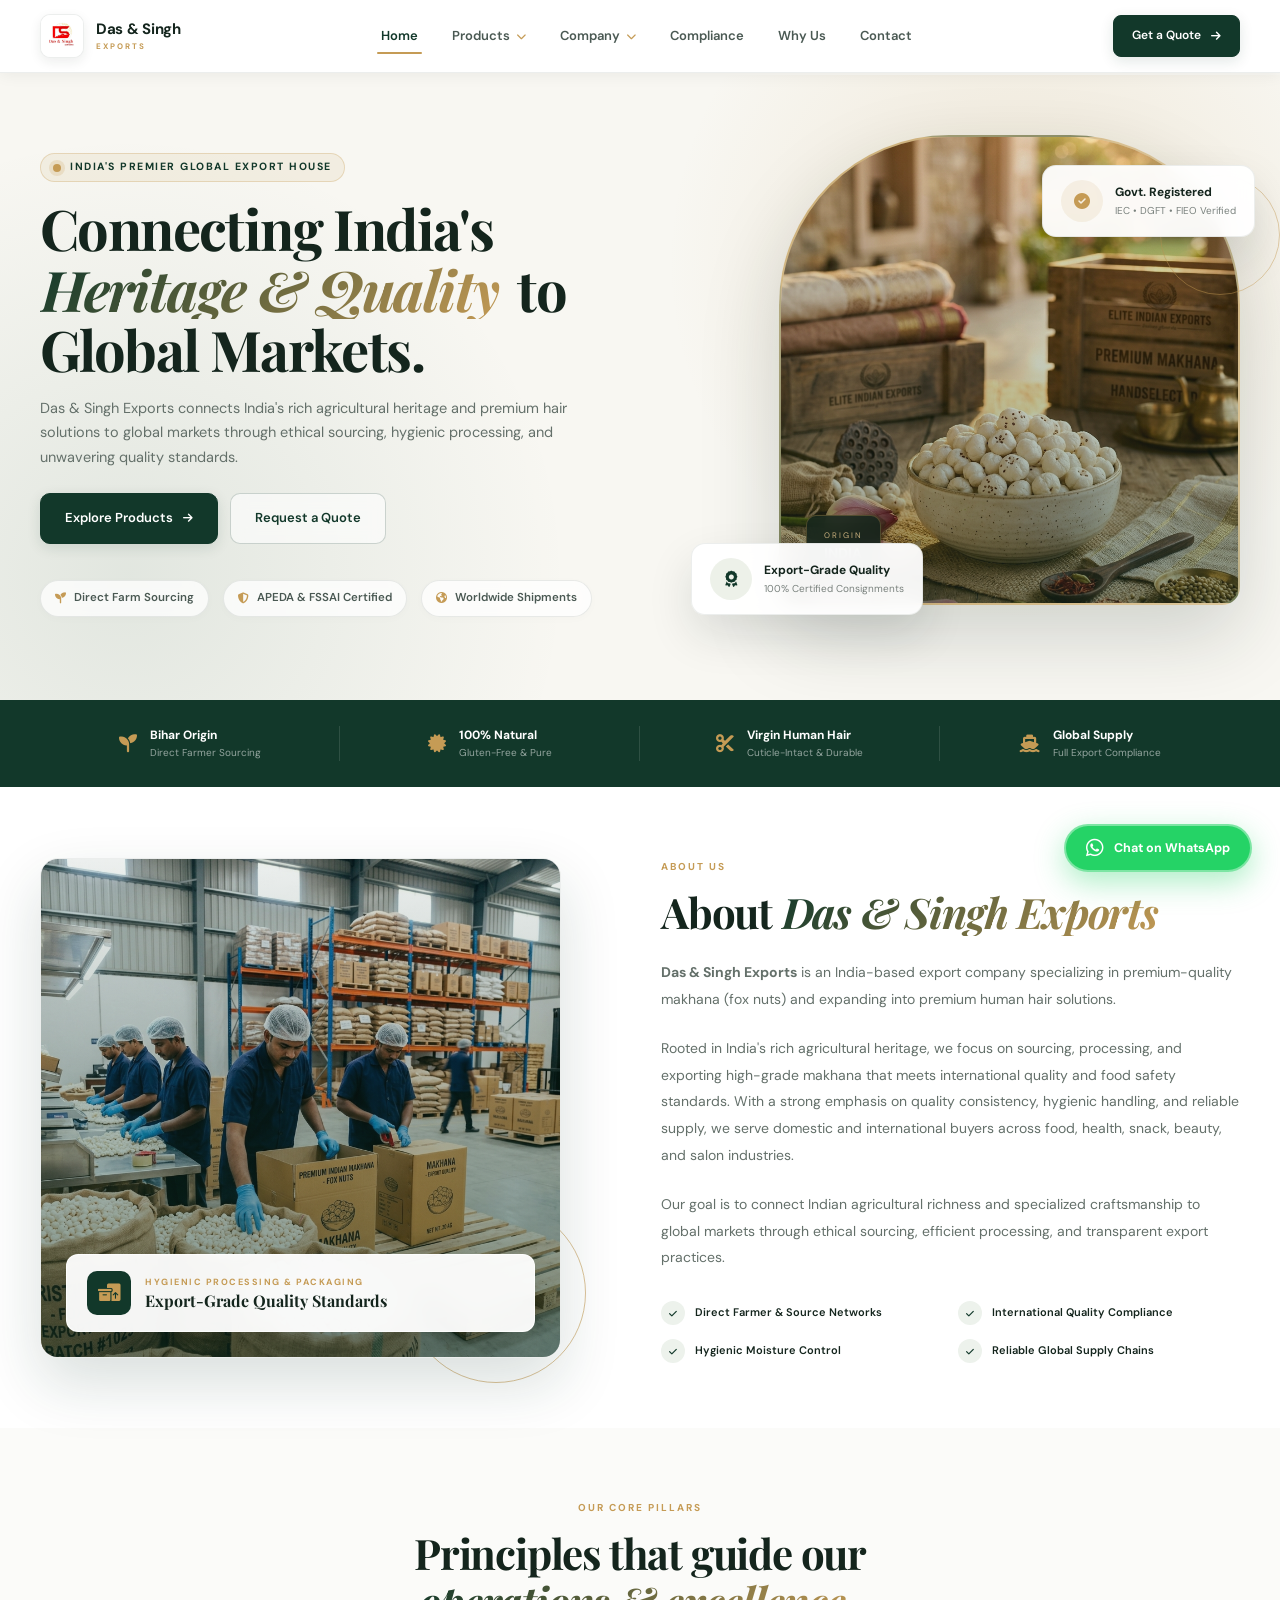
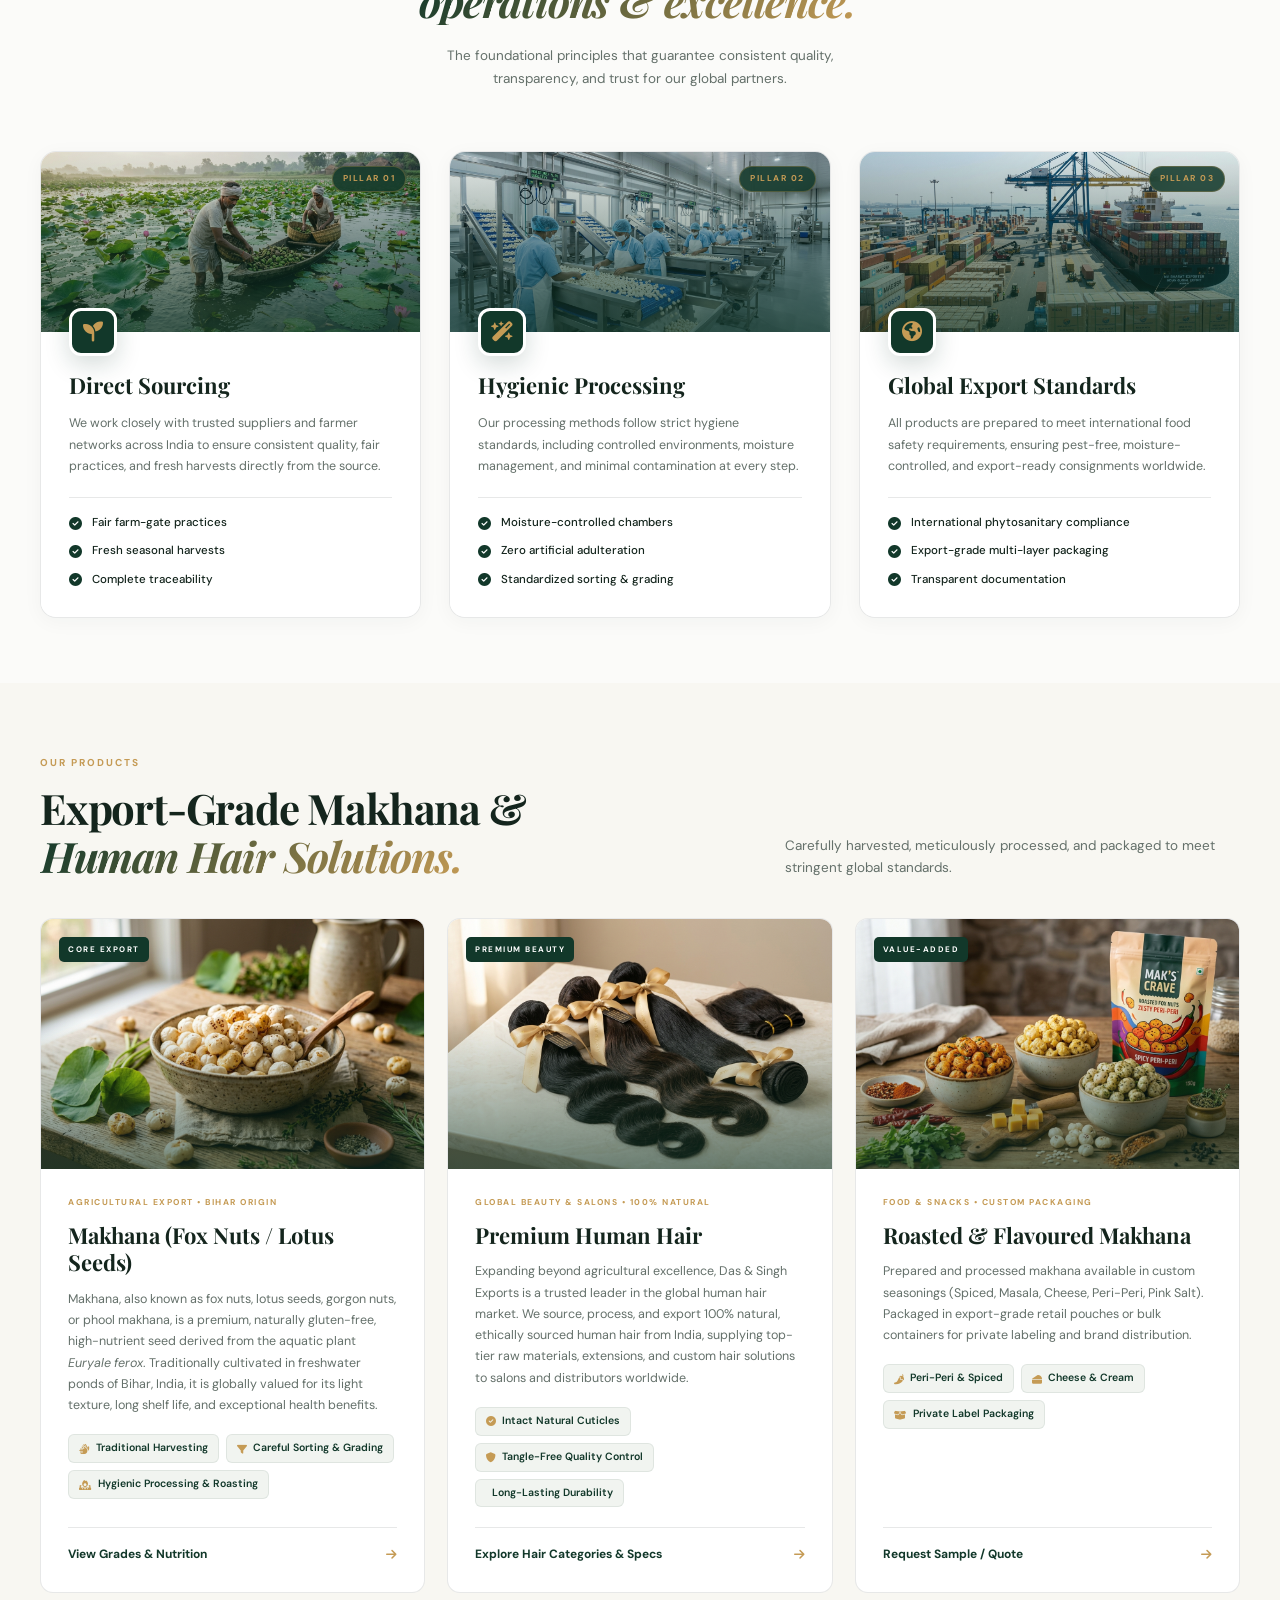
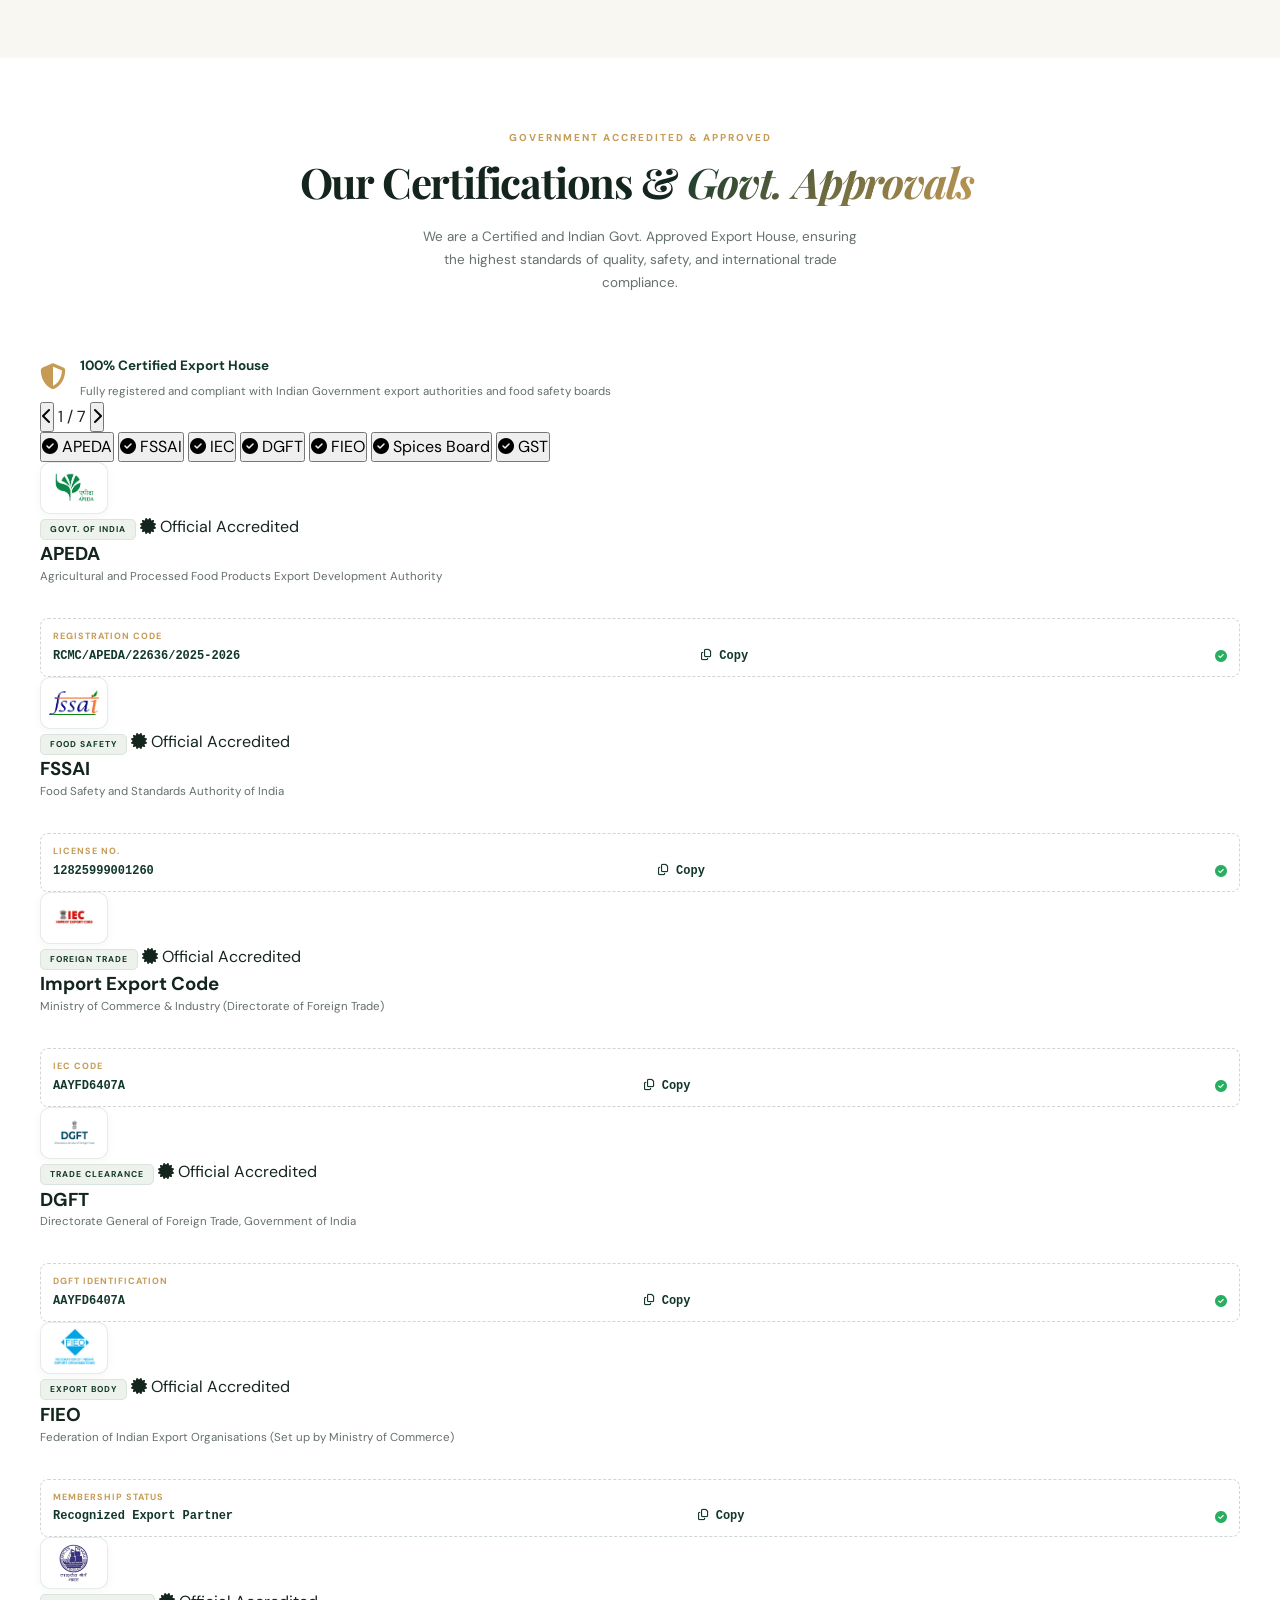
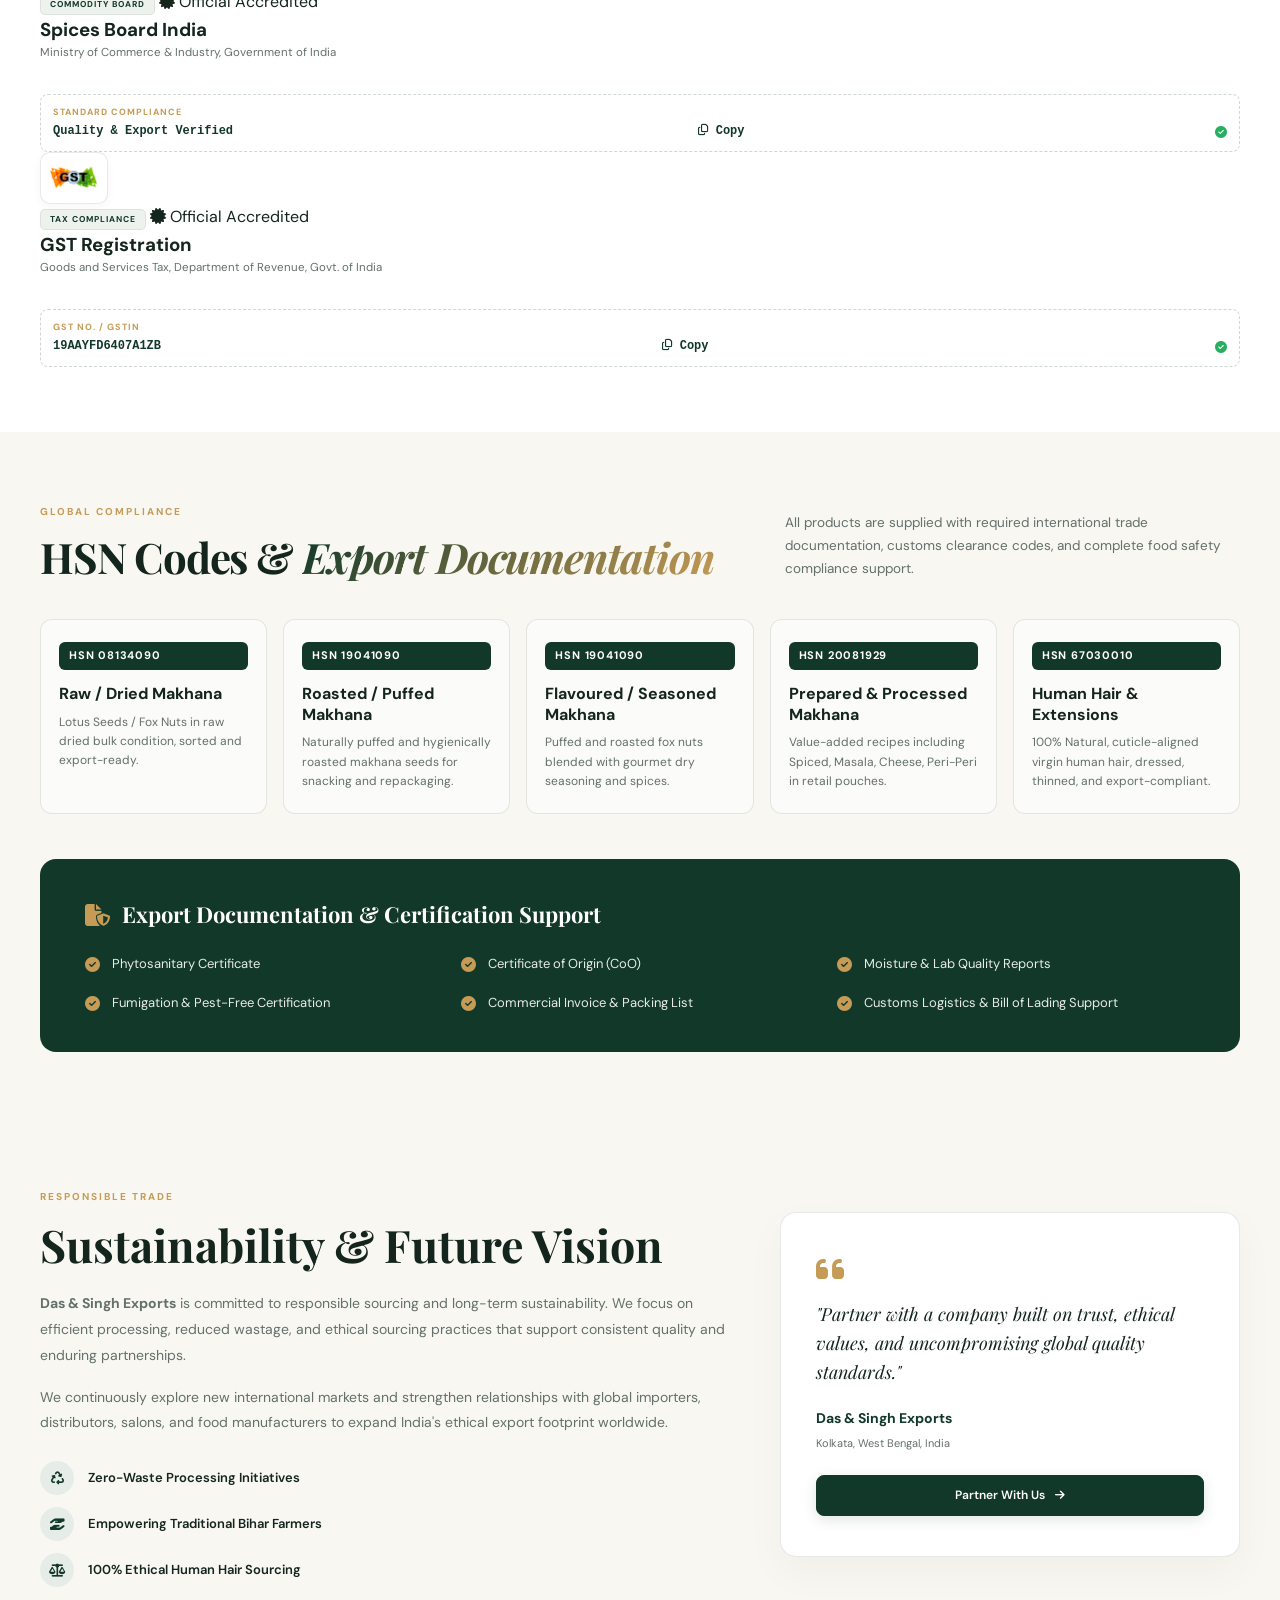
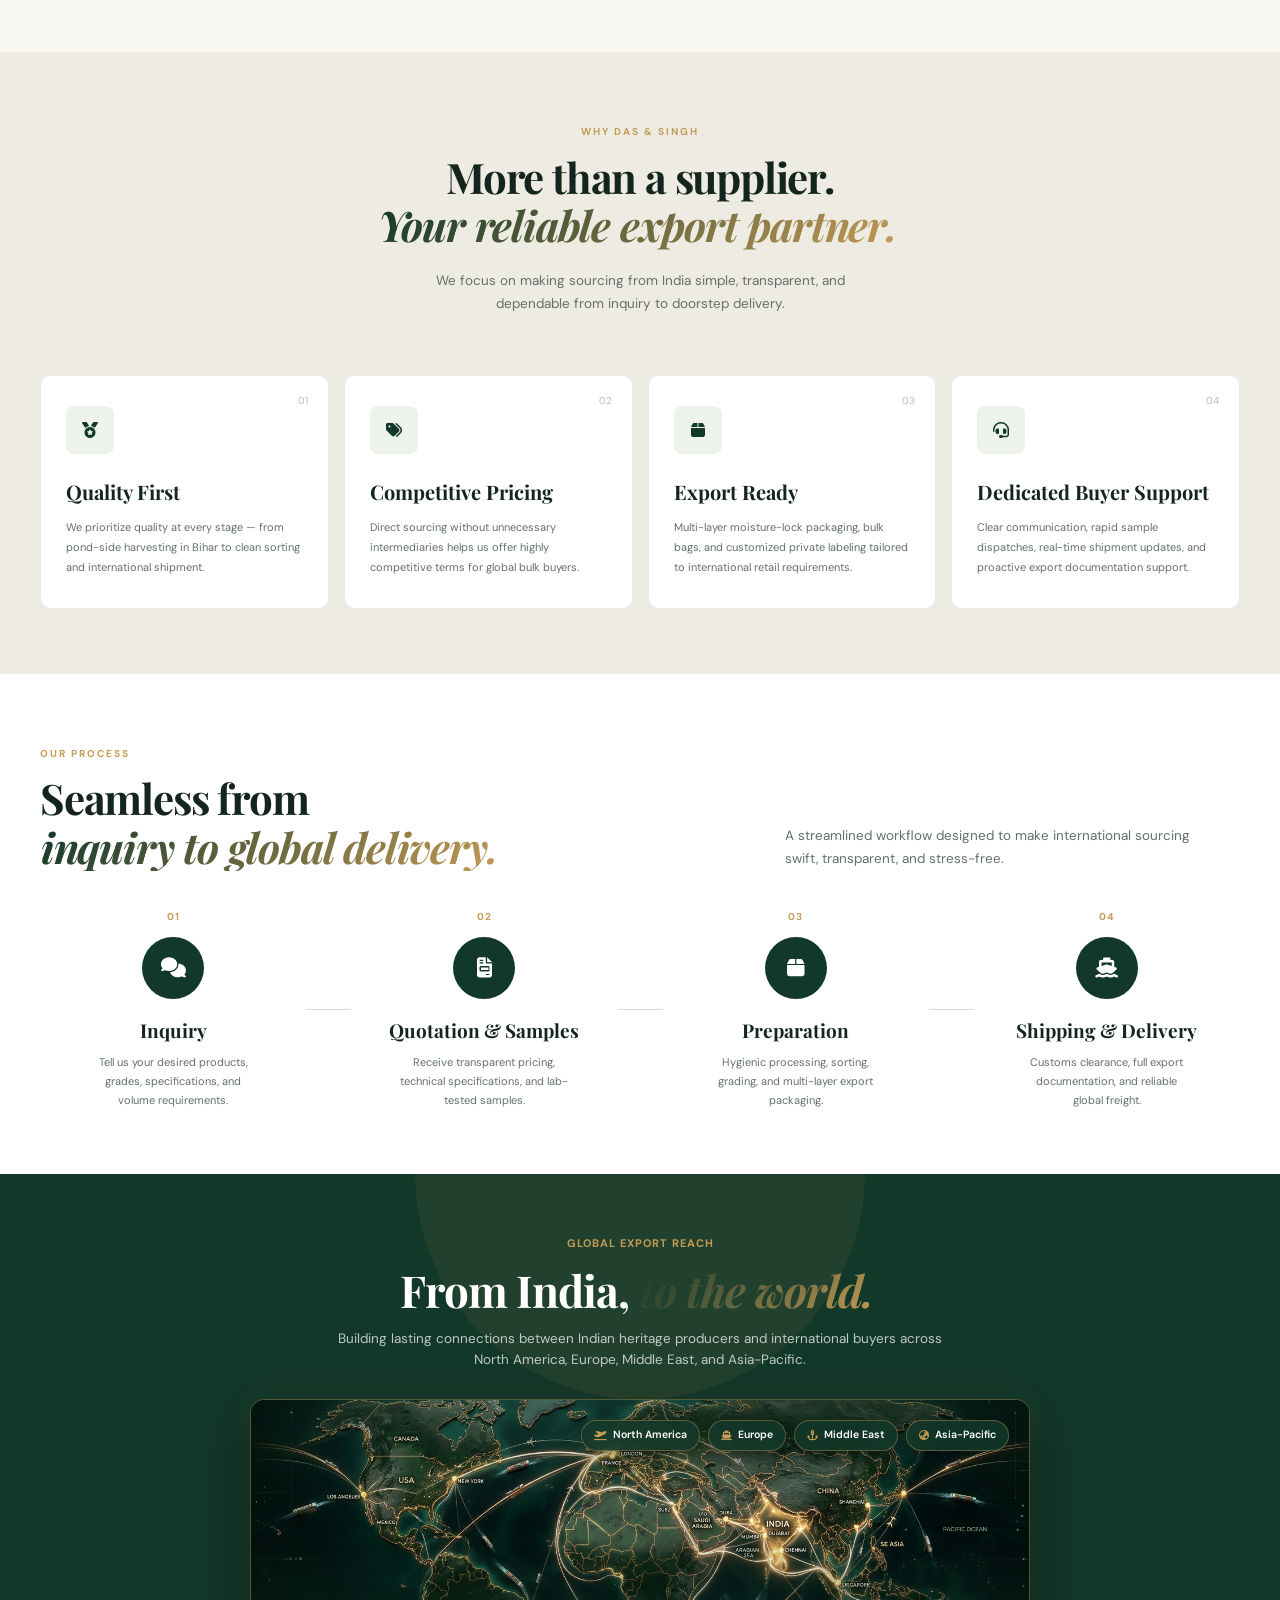
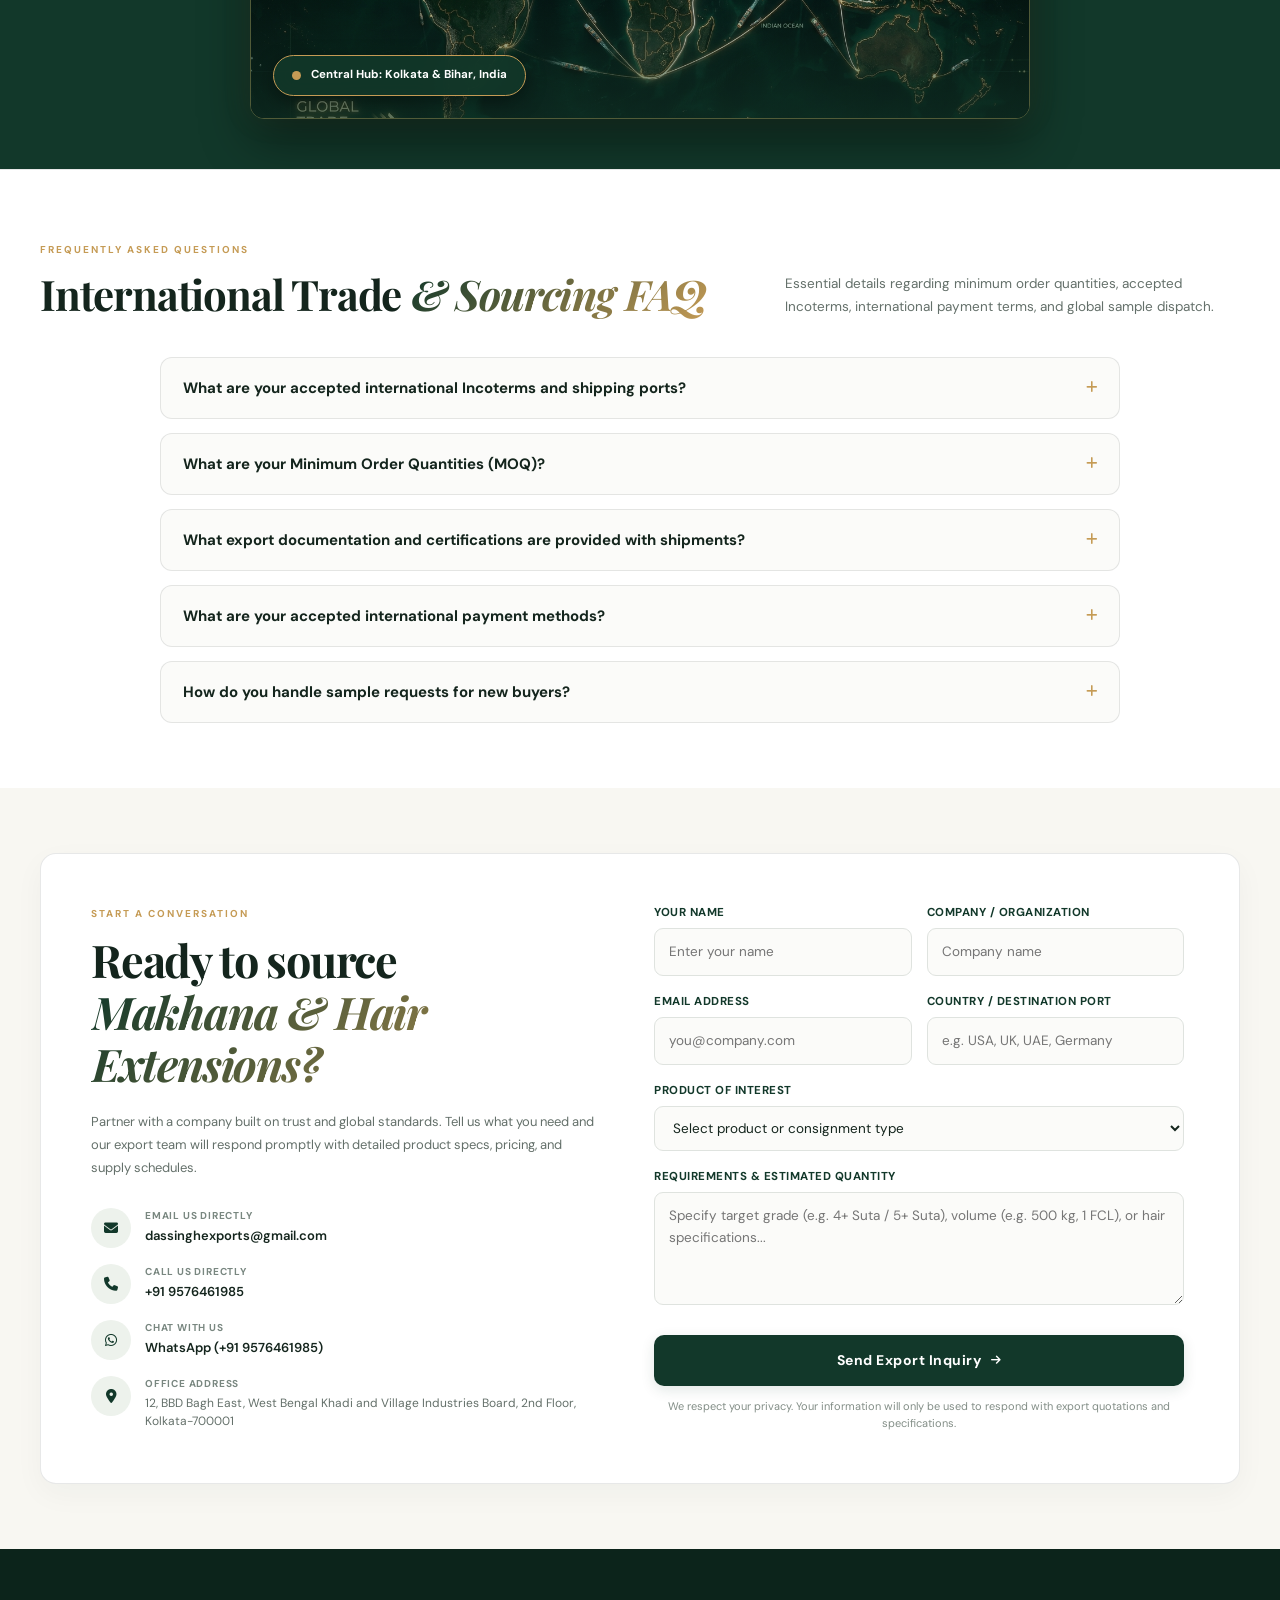
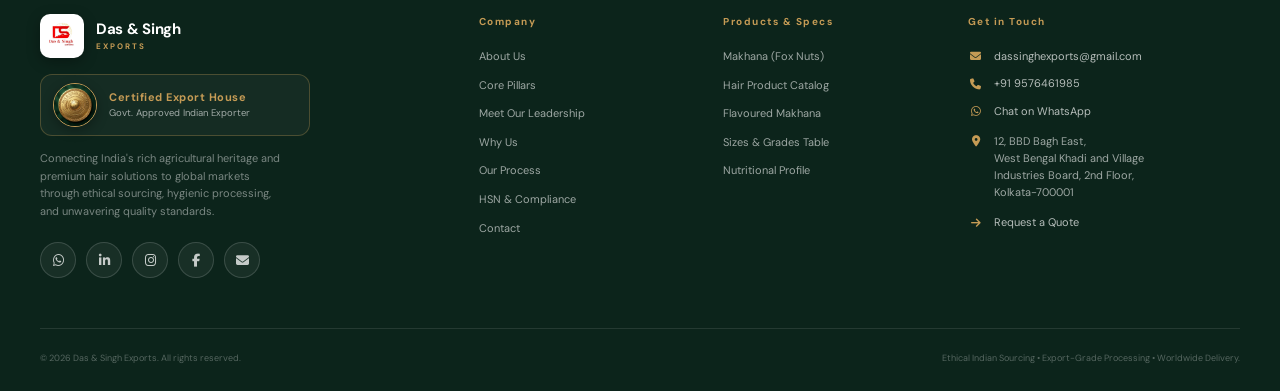
==== commit 0a2f19b6: "Updates" ====
--- a/index.html
+++ b/index.html
@@ -693,161 +693,234 @@
 
         </div>
 
-        <div class="cert-trust-banner">
-
-            <div class="cert-trust-left">
-                <i class="fa-solid fa-shield-halved"></i>
-                <div>
-                    <strong>100% Certified Export House</strong>
-                    <span>Fully registered and compliant with Indian Government export authorities and food safety boards</span>
-                </div>
-            </div>
-
-            <div class="cert-trust-badges">
-                <span class="cert-pill"><i class="fa-solid fa-circle-check"></i> APEDA</span>
-                <span class="cert-pill"><i class="fa-solid fa-circle-check"></i> FSSAI</span>
-                <span class="cert-pill"><i class="fa-solid fa-circle-check"></i> IEC</span>
-                <span class="cert-pill"><i class="fa-solid fa-circle-check"></i> DGFT</span>
-                <span class="cert-pill"><i class="fa-solid fa-circle-check"></i> FIEO</span>
-                <span class="cert-pill"><i class="fa-solid fa-circle-check"></i> Spices Board</span>
-                <span class="cert-pill"><i class="fa-solid fa-circle-check"></i> GST</span>
-            </div>
-
-        </div>
-
-        <div class="certifications-grid">
-
-            <!-- APEDA -->
-            <div class="cert-card">
-                <div class="cert-card-header">
-                    <div class="cert-logo-mark">
-                        <img src="images/logos/apeda.jpg" alt="APEDA Official Logo" class="cert-logo-img">
-                    </div>
-                    <span class="cert-badge-tag">Govt. of India</span>
-                </div>
-                <h3>APEDA</h3>
-                <p class="cert-authority">Agricultural and Processed Food Products Export Development Authority</p>
-                <div class="cert-code-container">
-                    <span class="cert-code-label">Registration Code</span>
-                    <div class="cert-code-value">
-                        <span>RCMC/APEDA/22636/2025-2026</span>
-                        <i class="fa-solid fa-circle-check cert-verified-icon" title="Verified"></i>
-                    </div>
-                </div>
-            </div>
-
-            <!-- FSSAI -->
-            <div class="cert-card">
-                <div class="cert-card-header">
-                    <div class="cert-logo-mark">
-                        <img src="images/logos/fssai.png" alt="FSSAI Official Logo" class="cert-logo-img">
-                    </div>
-                    <span class="cert-badge-tag">Food Safety</span>
-                </div>
-                <h3>FSSAI</h3>
-                <p class="cert-authority">Food Safety and Standards Authority of India</p>
-                <div class="cert-code-container">
-                    <span class="cert-code-label">License No.</span>
-                    <div class="cert-code-value">
-                        <span>12825999001260</span>
-                        <i class="fa-solid fa-circle-check cert-verified-icon" title="Verified"></i>
-                    </div>
-                </div>
-            </div>
-
-            <!-- IEC -->
-            <div class="cert-card">
-                <div class="cert-card-header">
-                    <div class="cert-logo-mark">
-                        <img src="images/logos/iec.png" alt="IEC Import Export Code Official Logo" class="cert-logo-img">
-                    </div>
-                    <span class="cert-badge-tag">Foreign Trade</span>
-                </div>
-                <h3>Import Export Code</h3>
-                <p class="cert-authority">Ministry of Commerce &amp; Industry (Directorate of Foreign Trade)</p>
-                <div class="cert-code-container">
-                    <span class="cert-code-label">IEC Code</span>
-                    <div class="cert-code-value">
-                        <span>AAYFD6407A</span>
-                        <i class="fa-solid fa-circle-check cert-verified-icon" title="Verified"></i>
-                    </div>
-                </div>
-            </div>
-
-            <!-- DGFT -->
-            <div class="cert-card">
-                <div class="cert-card-header">
-                    <div class="cert-logo-mark">
-                        <img src="images/logos/dgft.png" alt="DGFT Directorate General of Foreign Trade Official Logo" class="cert-logo-img">
-                    </div>
-                    <span class="cert-badge-tag">Trade Clearance</span>
-                </div>
-                <h3>DGFT</h3>
-                <p class="cert-authority">Directorate General of Foreign Trade, Government of India</p>
-                <div class="cert-code-container">
-                    <span class="cert-code-label">DGFT Identification</span>
-                    <div class="cert-code-value">
-                        <span>AAYFD6407A</span>
-                        <i class="fa-solid fa-circle-check cert-verified-icon" title="Verified"></i>
-                    </div>
-                </div>
-            </div>
-
-            <!-- FIEO -->
-            <div class="cert-card">
-                <div class="cert-card-header">
-                    <div class="cert-logo-mark">
-                        <img src="images/logos/fieo.png" alt="FIEO Federation of Indian Export Organisations Official Logo" class="cert-logo-img">
-                    </div>
-                    <span class="cert-badge-tag">Export Body</span>
-                </div>
-                <h3>FIEO</h3>
-                <p class="cert-authority">Federation of Indian Export Organisations (Set up by Ministry of Commerce)</p>
-                <div class="cert-code-container">
-                    <span class="cert-code-label">Membership Status</span>
-                    <div class="cert-code-value">
-                        <span>Recognized Export Partner</span>
-                        <i class="fa-solid fa-circle-check cert-verified-icon" title="Verified"></i>
-                    </div>
-                </div>
-            </div>
-
-            <!-- Spices Board India -->
-            <div class="cert-card">
-                <div class="cert-card-header">
-                    <div class="cert-logo-mark">
-                        <img src="images/logos/spices-board.png" alt="Spices Board India Official Logo" class="cert-logo-img">
-                    </div>
-                    <span class="cert-badge-tag">Commodity Board</span>
-                </div>
-                <h3>Spices Board India</h3>
-                <p class="cert-authority">Ministry of Commerce &amp; Industry, Government of India</p>
-                <div class="cert-code-container">
-                    <span class="cert-code-label">Standard Compliance</span>
-                    <div class="cert-code-value">
-                        <span>Quality &amp; Export Verified</span>
-                        <i class="fa-solid fa-circle-check cert-verified-icon" title="Verified"></i>
-                    </div>
-                </div>
-            </div>
-
-            <!-- GST Registration -->
-            <div class="cert-card">
-                <div class="cert-card-header">
-                    <div class="cert-logo-mark">
-                        <img src="images/logos/gst.png" alt="GST India Official Logo" class="cert-logo-img">
-                    </div>
-                    <span class="cert-badge-tag">Tax Compliance</span>
-                </div>
-                <h3>GST Registration</h3>
-                <p class="cert-authority">Goods and Services Tax, Department of Revenue, Govt. of India</p>
-                <div class="cert-code-container">
-                    <span class="cert-code-label">GST No. / GSTIN</span>
-                    <div class="cert-code-value">
-                        <span>19AAYFD6407A1ZB</span>
-                        <i class="fa-solid fa-circle-check cert-verified-icon" title="Verified"></i>
-                    </div>
-                </div>
+        <div class="cert-interactive-hub">
+
+            <!-- Hub Top Banner -->
+            <div class="cert-hub-header">
+                <div class="cert-trust-left">
+                    <div class="cert-shield-icon-wrap">
+                        <i class="fa-solid fa-shield-halved"></i>
+                    </div>
+                    <div>
+                        <strong>100% Certified Export House</strong>
+                        <span>Fully registered and compliant with Indian Government export authorities and food safety boards</span>
+                    </div>
+                </div>
+
+                <div class="cert-hub-nav">
+                    <button type="button" class="cert-nav-btn cert-nav-prev" id="certPrevBtn" aria-label="Previous Certificate" title="Previous Certificate">
+                        <i class="fa-solid fa-chevron-left"></i>
+                    </button>
+                    <span class="cert-counter" id="certCounter">1 / 7</span>
+                    <button type="button" class="cert-nav-btn cert-nav-next" id="certNextBtn" aria-label="Next Certificate" title="Next Certificate">
+                        <i class="fa-solid fa-chevron-right"></i>
+                    </button>
+                </div>
+            </div>
+
+            <!-- Interactive Tab Bar with 7 Government Certifications -->
+            <div class="cert-tabs-bar" role="tablist" aria-label="Certifications &amp; Govt. Approvals">
+                <button type="button" class="cert-tab-btn active" role="tab" aria-selected="true" data-cert-target="apeda">
+                    <i class="fa-solid fa-circle-check"></i> APEDA
+                </button>
+                <button type="button" class="cert-tab-btn" role="tab" aria-selected="false" data-cert-target="fssai">
+                    <i class="fa-solid fa-circle-check"></i> FSSAI
+                </button>
+                <button type="button" class="cert-tab-btn" role="tab" aria-selected="false" data-cert-target="iec">
+                    <i class="fa-solid fa-circle-check"></i> IEC
+                </button>
+                <button type="button" class="cert-tab-btn" role="tab" aria-selected="false" data-cert-target="dgft">
+                    <i class="fa-solid fa-circle-check"></i> DGFT
+                </button>
+                <button type="button" class="cert-tab-btn" role="tab" aria-selected="false" data-cert-target="fieo">
+                    <i class="fa-solid fa-circle-check"></i> FIEO
+                </button>
+                <button type="button" class="cert-tab-btn" role="tab" aria-selected="false" data-cert-target="spices">
+                    <i class="fa-solid fa-circle-check"></i> Spices Board
+                </button>
+                <button type="button" class="cert-tab-btn" role="tab" aria-selected="false" data-cert-target="gst">
+                    <i class="fa-solid fa-circle-check"></i> GST
+                </button>
+            </div>
+
+            <!-- Single Compact Certificate Showcase Display -->
+            <div class="cert-display-card">
+
+                <!-- APEDA -->
+                <div class="cert-detail-panel active" id="cert-panel-apeda" data-cert-index="0">
+                    <div class="cert-detail-main">
+                        <div class="cert-logo-mark">
+                            <img src="images/logos/apeda.jpg" alt="APEDA Official Logo" class="cert-logo-img">
+                        </div>
+                        <div class="cert-detail-text">
+                            <div class="cert-meta-row">
+                                <span class="cert-badge-tag">Govt. of India</span>
+                                <span class="cert-status-badge"><i class="fa-solid fa-certificate"></i> Official Accredited</span>
+                            </div>
+                            <h3>APEDA</h3>
+                            <p class="cert-authority">Agricultural and Processed Food Products Export Development Authority</p>
+                        </div>
+                    </div>
+                    <div class="cert-code-container">
+                        <span class="cert-code-label">Registration Code</span>
+                        <div class="cert-code-value">
+                            <span>RCMC/APEDA/22636/2025-2026</span>
+                            <span class="cert-copy-hint"><i class="fa-regular fa-copy"></i> Copy</span>
+                            <i class="fa-solid fa-circle-check cert-verified-icon" title="Verified"></i>
+                        </div>
+                    </div>
+                </div>
+
+                <!-- FSSAI -->
+                <div class="cert-detail-panel" id="cert-panel-fssai" data-cert-index="1">
+                    <div class="cert-detail-main">
+                        <div class="cert-logo-mark">
+                            <img src="images/logos/fssai.png" alt="FSSAI Official Logo" class="cert-logo-img">
+                        </div>
+                        <div class="cert-detail-text">
+                            <div class="cert-meta-row">
+                                <span class="cert-badge-tag">Food Safety</span>
+                                <span class="cert-status-badge"><i class="fa-solid fa-certificate"></i> Official Accredited</span>
+                            </div>
+                            <h3>FSSAI</h3>
+                            <p class="cert-authority">Food Safety and Standards Authority of India</p>
+                        </div>
+                    </div>
+                    <div class="cert-code-container">
+                        <span class="cert-code-label">License No.</span>
+                        <div class="cert-code-value">
+                            <span>12825999001260</span>
+                            <span class="cert-copy-hint"><i class="fa-regular fa-copy"></i> Copy</span>
+                            <i class="fa-solid fa-circle-check cert-verified-icon" title="Verified"></i>
+                        </div>
+                    </div>
+                </div>
+
+                <!-- IEC -->
+                <div class="cert-detail-panel" id="cert-panel-iec" data-cert-index="2">
+                    <div class="cert-detail-main">
+                        <div class="cert-logo-mark">
+                            <img src="images/logos/iec.png" alt="IEC Import Export Code Official Logo" class="cert-logo-img">
+                        </div>
+                        <div class="cert-detail-text">
+                            <div class="cert-meta-row">
+                                <span class="cert-badge-tag">Foreign Trade</span>
+                                <span class="cert-status-badge"><i class="fa-solid fa-certificate"></i> Official Accredited</span>
+                            </div>
+                            <h3>Import Export Code</h3>
+                            <p class="cert-authority">Ministry of Commerce &amp; Industry (Directorate of Foreign Trade)</p>
+                        </div>
+                    </div>
+                    <div class="cert-code-container">
+                        <span class="cert-code-label">IEC Code</span>
+                        <div class="cert-code-value">
+                            <span>AAYFD6407A</span>
+                            <span class="cert-copy-hint"><i class="fa-regular fa-copy"></i> Copy</span>
+                            <i class="fa-solid fa-circle-check cert-verified-icon" title="Verified"></i>
+                        </div>
+                    </div>
+                </div>
+
+                <!-- DGFT -->
+                <div class="cert-detail-panel" id="cert-panel-dgft" data-cert-index="3">
+                    <div class="cert-detail-main">
+                        <div class="cert-logo-mark">
+                            <img src="images/logos/dgft.png" alt="DGFT Directorate General of Foreign Trade Official Logo" class="cert-logo-img">
+                        </div>
+                        <div class="cert-detail-text">
+                            <div class="cert-meta-row">
+                                <span class="cert-badge-tag">Trade Clearance</span>
+                                <span class="cert-status-badge"><i class="fa-solid fa-certificate"></i> Official Accredited</span>
+                            </div>
+                            <h3>DGFT</h3>
+                            <p class="cert-authority">Directorate General of Foreign Trade, Government of India</p>
+                        </div>
+                    </div>
+                    <div class="cert-code-container">
+                        <span class="cert-code-label">DGFT Identification</span>
+                        <div class="cert-code-value">
+                            <span>AAYFD6407A</span>
+                            <span class="cert-copy-hint"><i class="fa-regular fa-copy"></i> Copy</span>
+                            <i class="fa-solid fa-circle-check cert-verified-icon" title="Verified"></i>
+                        </div>
+                    </div>
+                </div>
+
+                <!-- FIEO -->
+                <div class="cert-detail-panel" id="cert-panel-fieo" data-cert-index="4">
+                    <div class="cert-detail-main">
+                        <div class="cert-logo-mark">
+                            <img src="images/logos/fieo.png" alt="FIEO Federation of Indian Export Organisations Official Logo" class="cert-logo-img">
+                        </div>
+                        <div class="cert-detail-text">
+                            <div class="cert-meta-row">
+                                <span class="cert-badge-tag">Export Body</span>
+                                <span class="cert-status-badge"><i class="fa-solid fa-certificate"></i> Official Accredited</span>
+                            </div>
+                            <h3>FIEO</h3>
+                            <p class="cert-authority">Federation of Indian Export Organisations (Set up by Ministry of Commerce)</p>
+                        </div>
+                    </div>
+                    <div class="cert-code-container">
+                        <span class="cert-code-label">Membership Status</span>
+                        <div class="cert-code-value">
+                            <span>Recognized Export Partner</span>
+                            <span class="cert-copy-hint"><i class="fa-regular fa-copy"></i> Copy</span>
+                            <i class="fa-solid fa-circle-check cert-verified-icon" title="Verified"></i>
+                        </div>
+                    </div>
+                </div>
+
+                <!-- Spices Board India -->
+                <div class="cert-detail-panel" id="cert-panel-spices" data-cert-index="5">
+                    <div class="cert-detail-main">
+                        <div class="cert-logo-mark">
+                            <img src="images/logos/spices-board.png" alt="Spices Board India Official Logo" class="cert-logo-img">
+                        </div>
+                        <div class="cert-detail-text">
+                            <div class="cert-meta-row">
+                                <span class="cert-badge-tag">Commodity Board</span>
+                                <span class="cert-status-badge"><i class="fa-solid fa-certificate"></i> Official Accredited</span>
+                            </div>
+                            <h3>Spices Board India</h3>
+                            <p class="cert-authority">Ministry of Commerce &amp; Industry, Government of India</p>
+                        </div>
+                    </div>
+                    <div class="cert-code-container">
+                        <span class="cert-code-label">Standard Compliance</span>
+                        <div class="cert-code-value">
+                            <span>Quality &amp; Export Verified</span>
+                            <span class="cert-copy-hint"><i class="fa-regular fa-copy"></i> Copy</span>
+                            <i class="fa-solid fa-circle-check cert-verified-icon" title="Verified"></i>
+                        </div>
+                    </div>
+                </div>
+
+                <!-- GST Registration -->
+                <div class="cert-detail-panel" id="cert-panel-gst" data-cert-index="6">
+                    <div class="cert-detail-main">
+                        <div class="cert-logo-mark">
+                            <img src="images/logos/gst.png" alt="GST India Official Logo" class="cert-logo-img">
+                        </div>
+                        <div class="cert-detail-text">
+                            <div class="cert-meta-row">
+                                <span class="cert-badge-tag">Tax Compliance</span>
+                                <span class="cert-status-badge"><i class="fa-solid fa-certificate"></i> Official Accredited</span>
+                            </div>
+                            <h3>GST Registration</h3>
+                            <p class="cert-authority">Goods and Services Tax, Department of Revenue, Govt. of India</p>
+                        </div>
+                    </div>
+                    <div class="cert-code-container">
+                        <span class="cert-code-label">GST No. / GSTIN</span>
+                        <div class="cert-code-value">
+                            <span>19AAYFD6407A1ZB</span>
+                            <span class="cert-copy-hint"><i class="fa-regular fa-copy"></i> Copy</span>
+                            <i class="fa-solid fa-circle-check cert-verified-icon" title="Verified"></i>
+                        </div>
+                    </div>
+                </div>
+
             </div>
 
         </div>
--- a/style.css
+++ b/style.css
@@ -2062,10 +2062,12 @@
 
 .form-group label {
     display: block;
-    margin-bottom: 7px;
+    margin-bottom: 6px;
     color: var(--green);
-    font-size: 10px;
+    font-size: 11.5px;
     font-weight: 700;
+    letter-spacing: 0.5px;
+    text-transform: uppercase;
 }
 
 .form-group input,
@@ -2074,36 +2076,43 @@
     width: 100%;
     border: 1px solid #dfe3df;
     background: #fbfbf9;
-    border-radius: 7px;
-    padding: 13px 14px;
+    border-radius: 9px;
+    padding: 12px 14px;
     color: var(--dark);
-    font-size: 11px;
+    font-size: 13.5px;
+    font-family: inherit;
     outline: none;
-    transition: 0.2s;
+    transition: all 0.2s ease;
 }
 
 .form-group textarea {
     resize: vertical;
+    min-height: 100px;
 }
 
 .form-group input:focus,
 .form-group select:focus,
 .form-group textarea:focus {
     border-color: var(--gold);
-    box-shadow: 0 0 0 3px rgba(197,155,85,0.08);
+    background: #ffffff;
+    box-shadow: 0 0 0 3px rgba(197, 155, 85, 0.15);
 }
 
 .form-btn {
     width: 100%;
     border: none;
-    margin-top: 3px;
+    margin-top: 6px;
+    cursor: pointer;
+    font-size: 14px;
+    font-weight: 700;
+    letter-spacing: 0.5px;
 }
 
 .form-note {
     text-align: center;
-    margin-top: 13px;
-    color: #969e99;
-    font-size: 9px;
+    margin-top: 12px;
+    color: #838e87;
+    font-size: 11px;
 }
 
 
